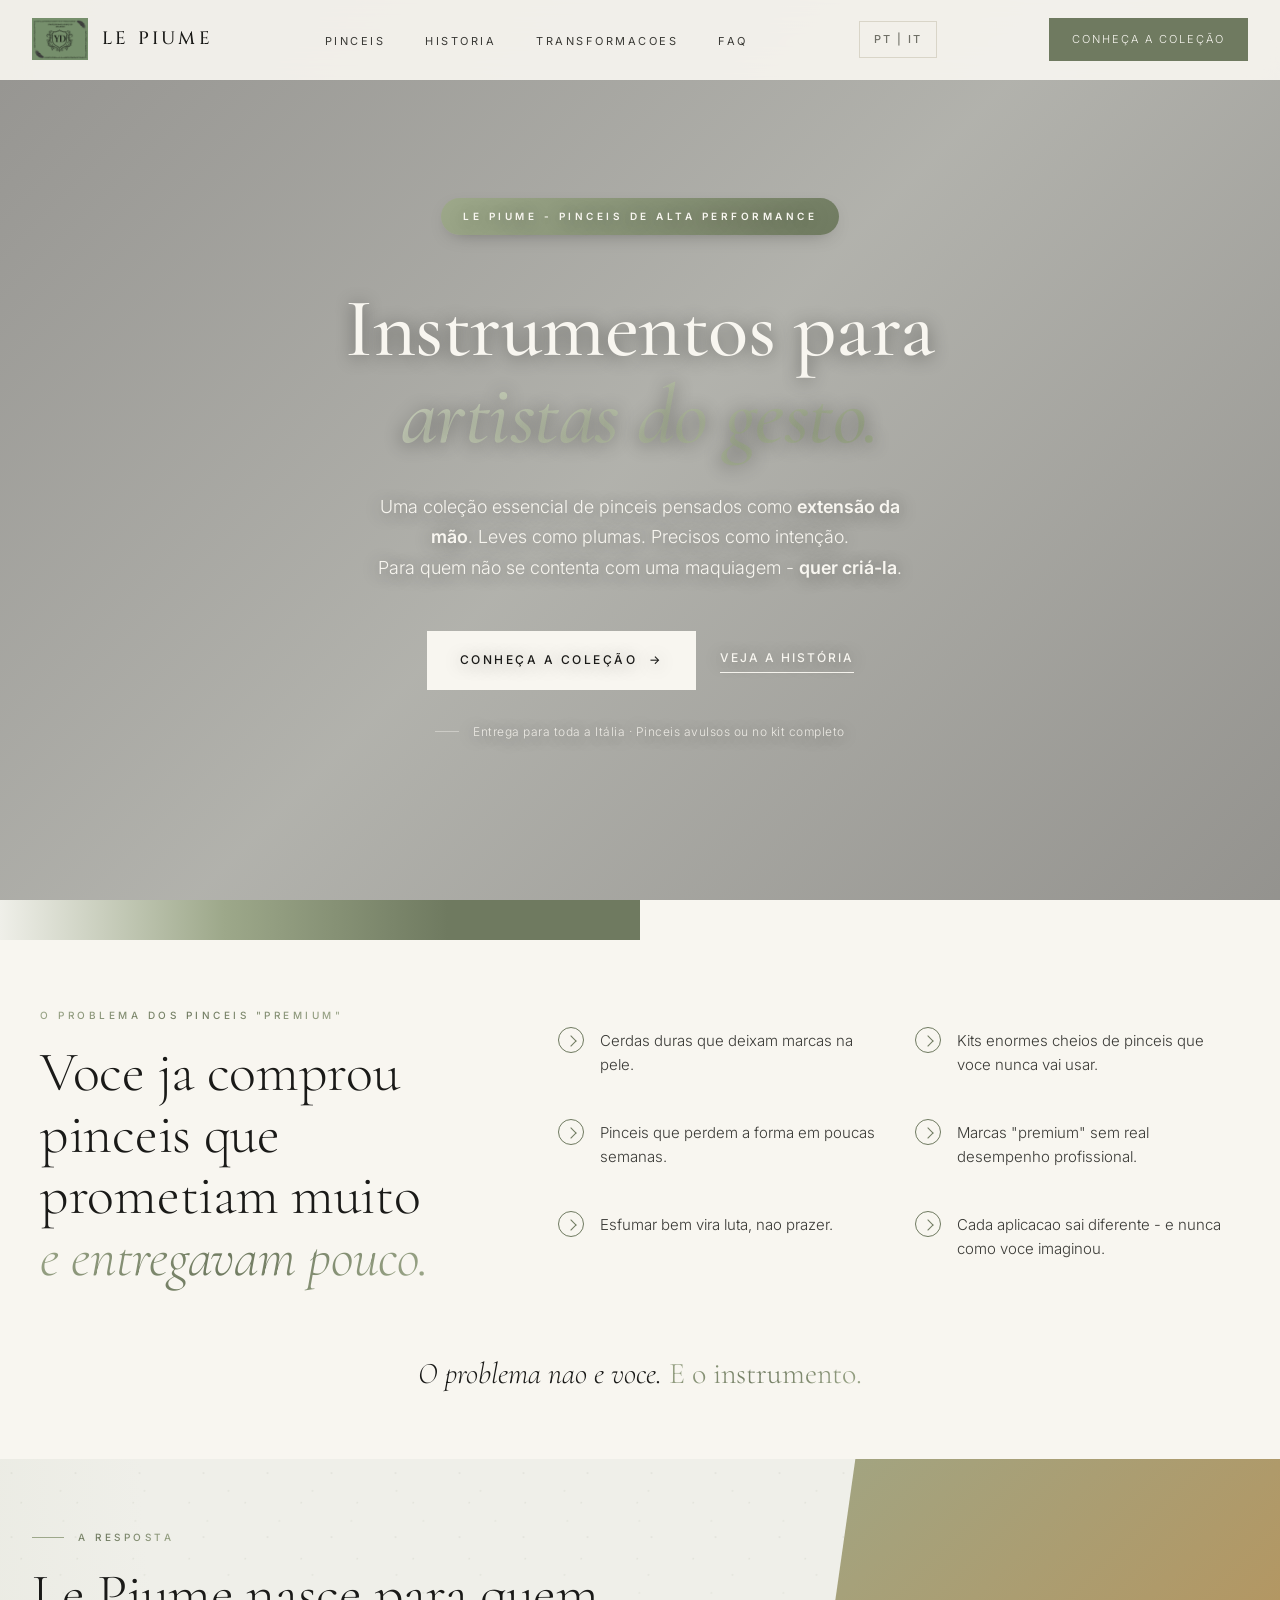
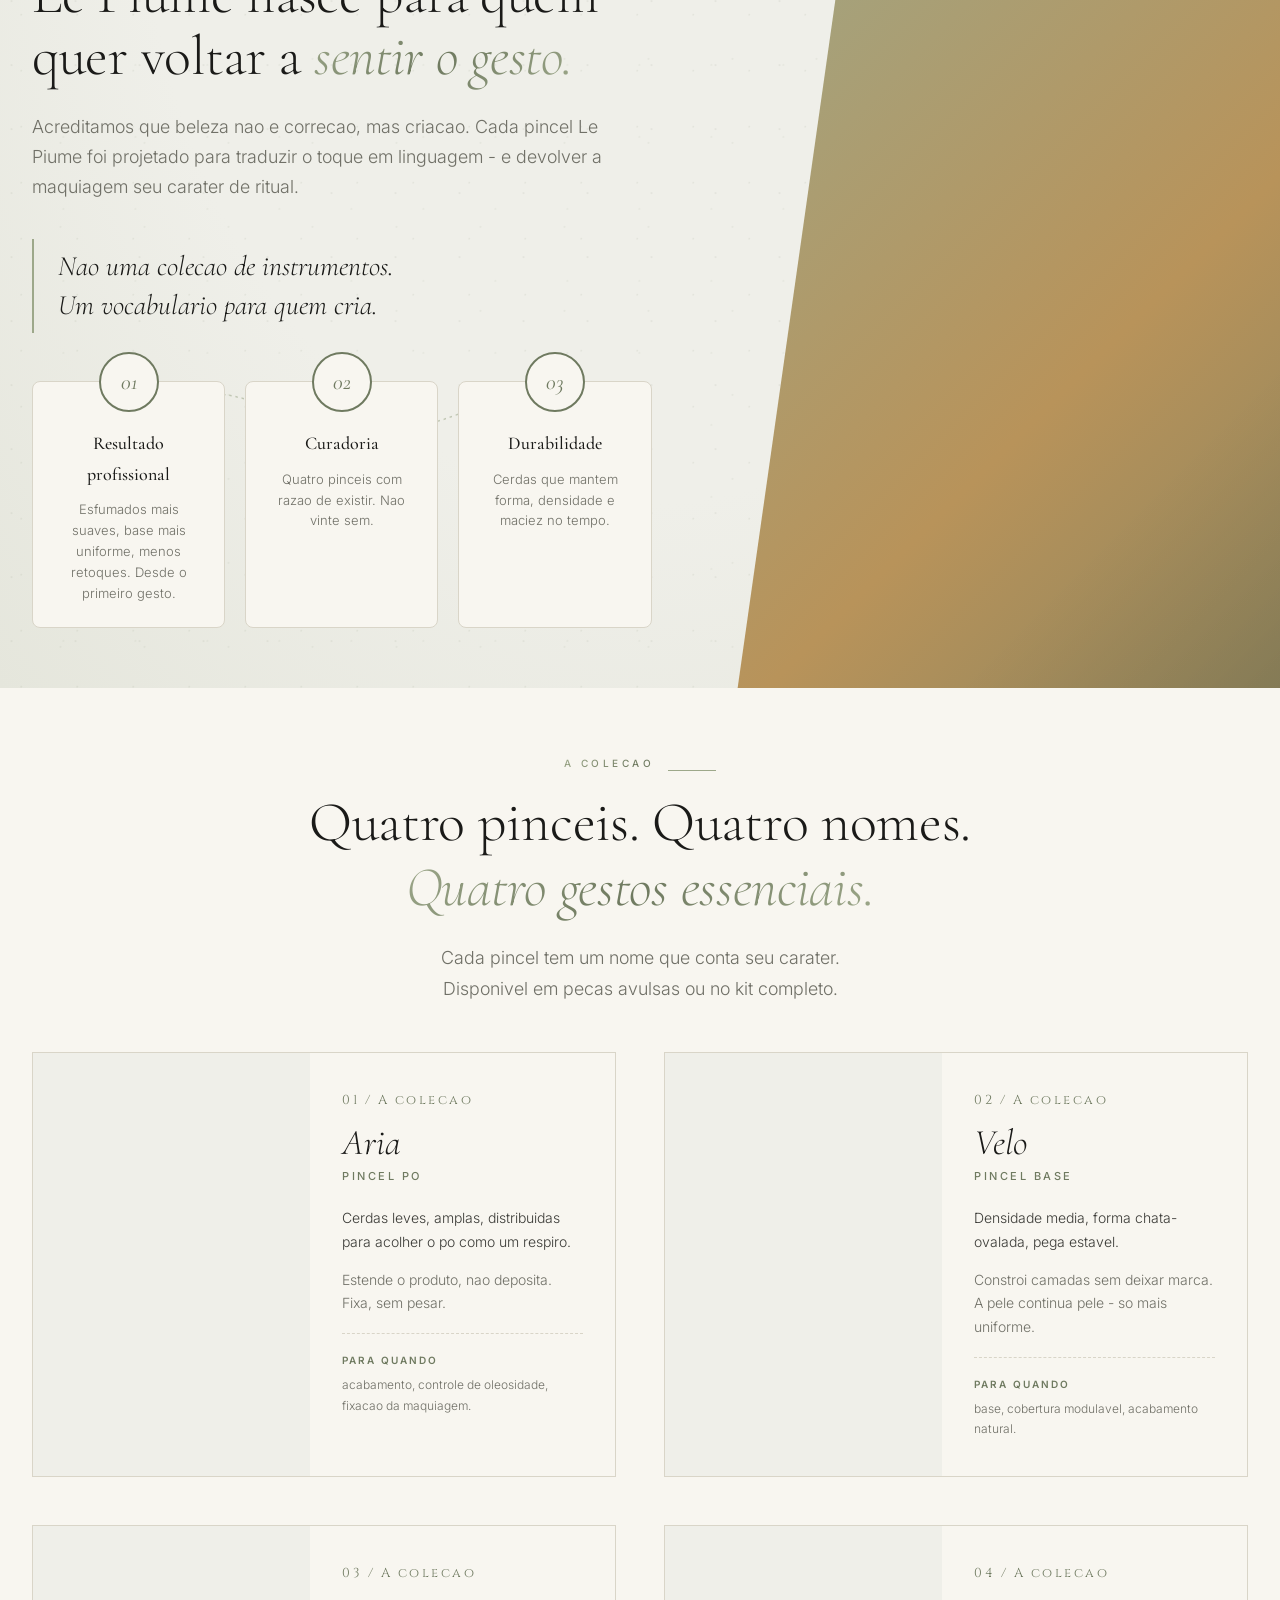
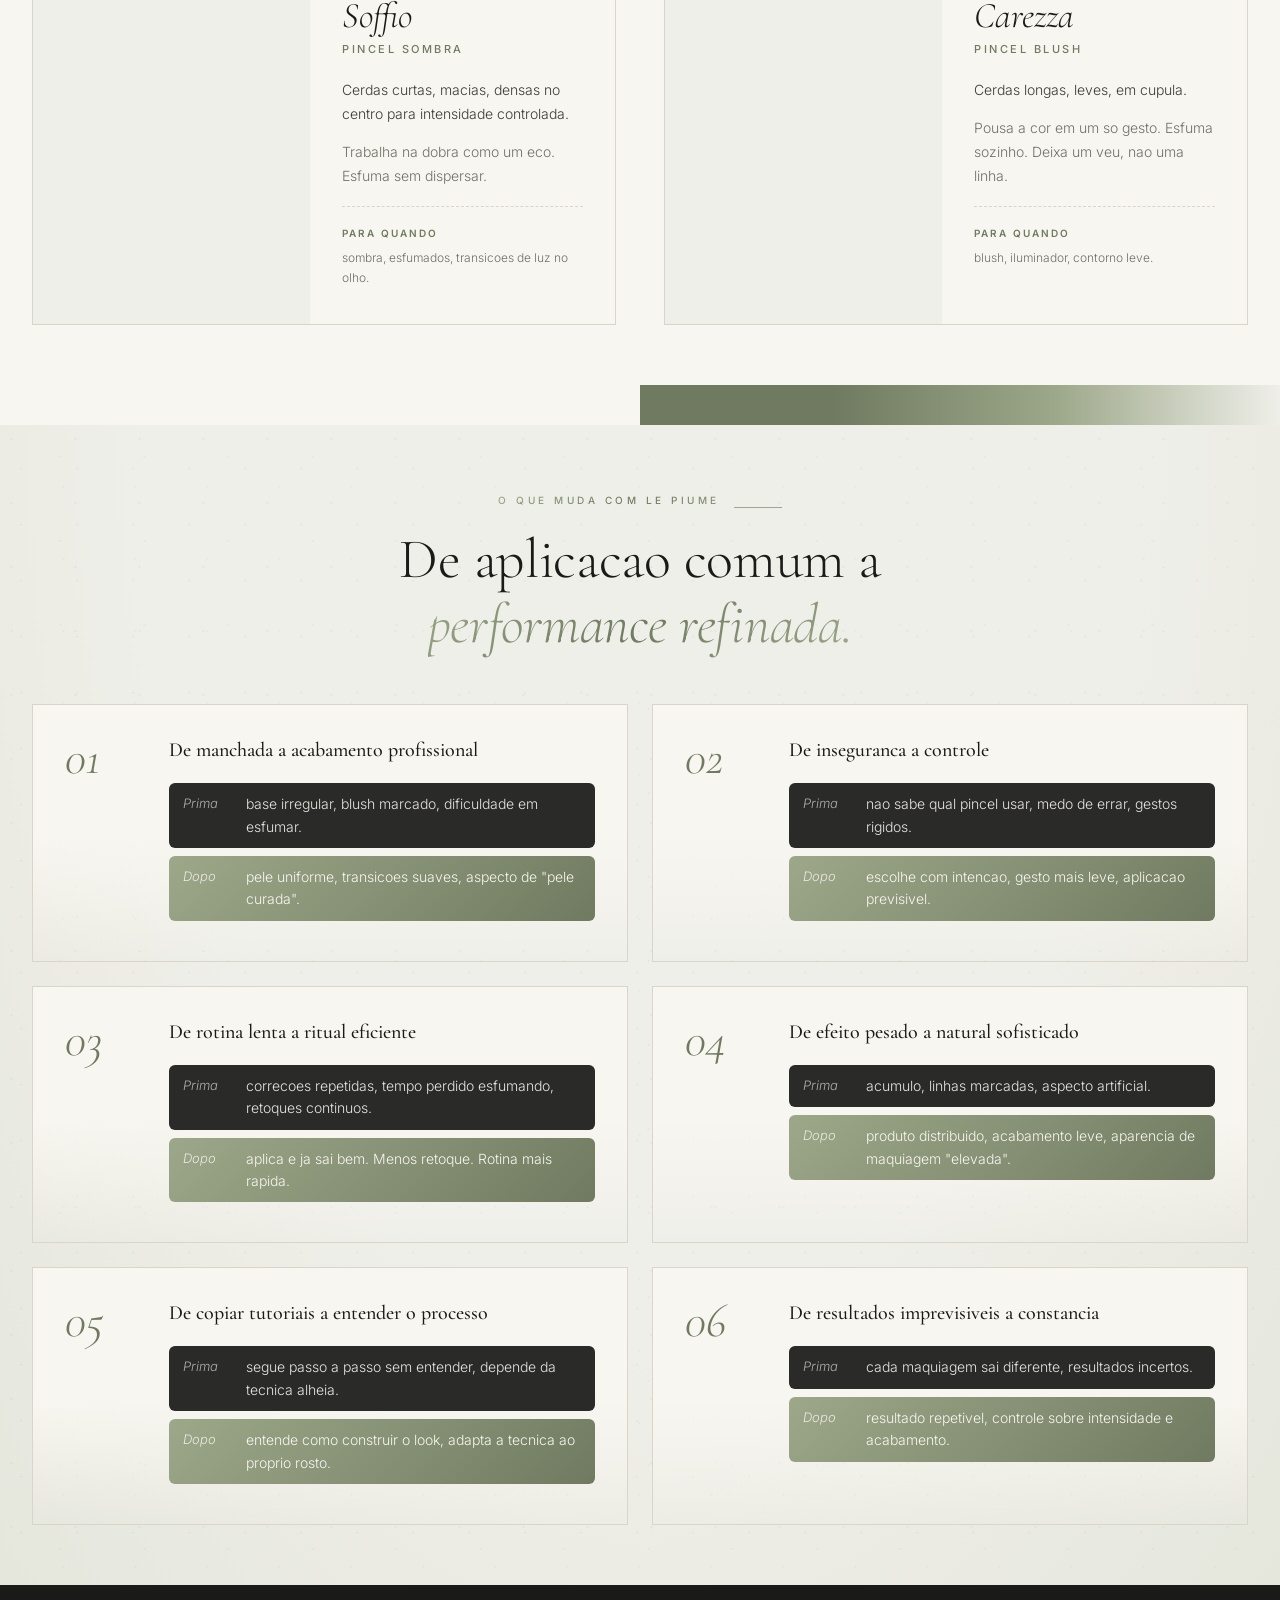
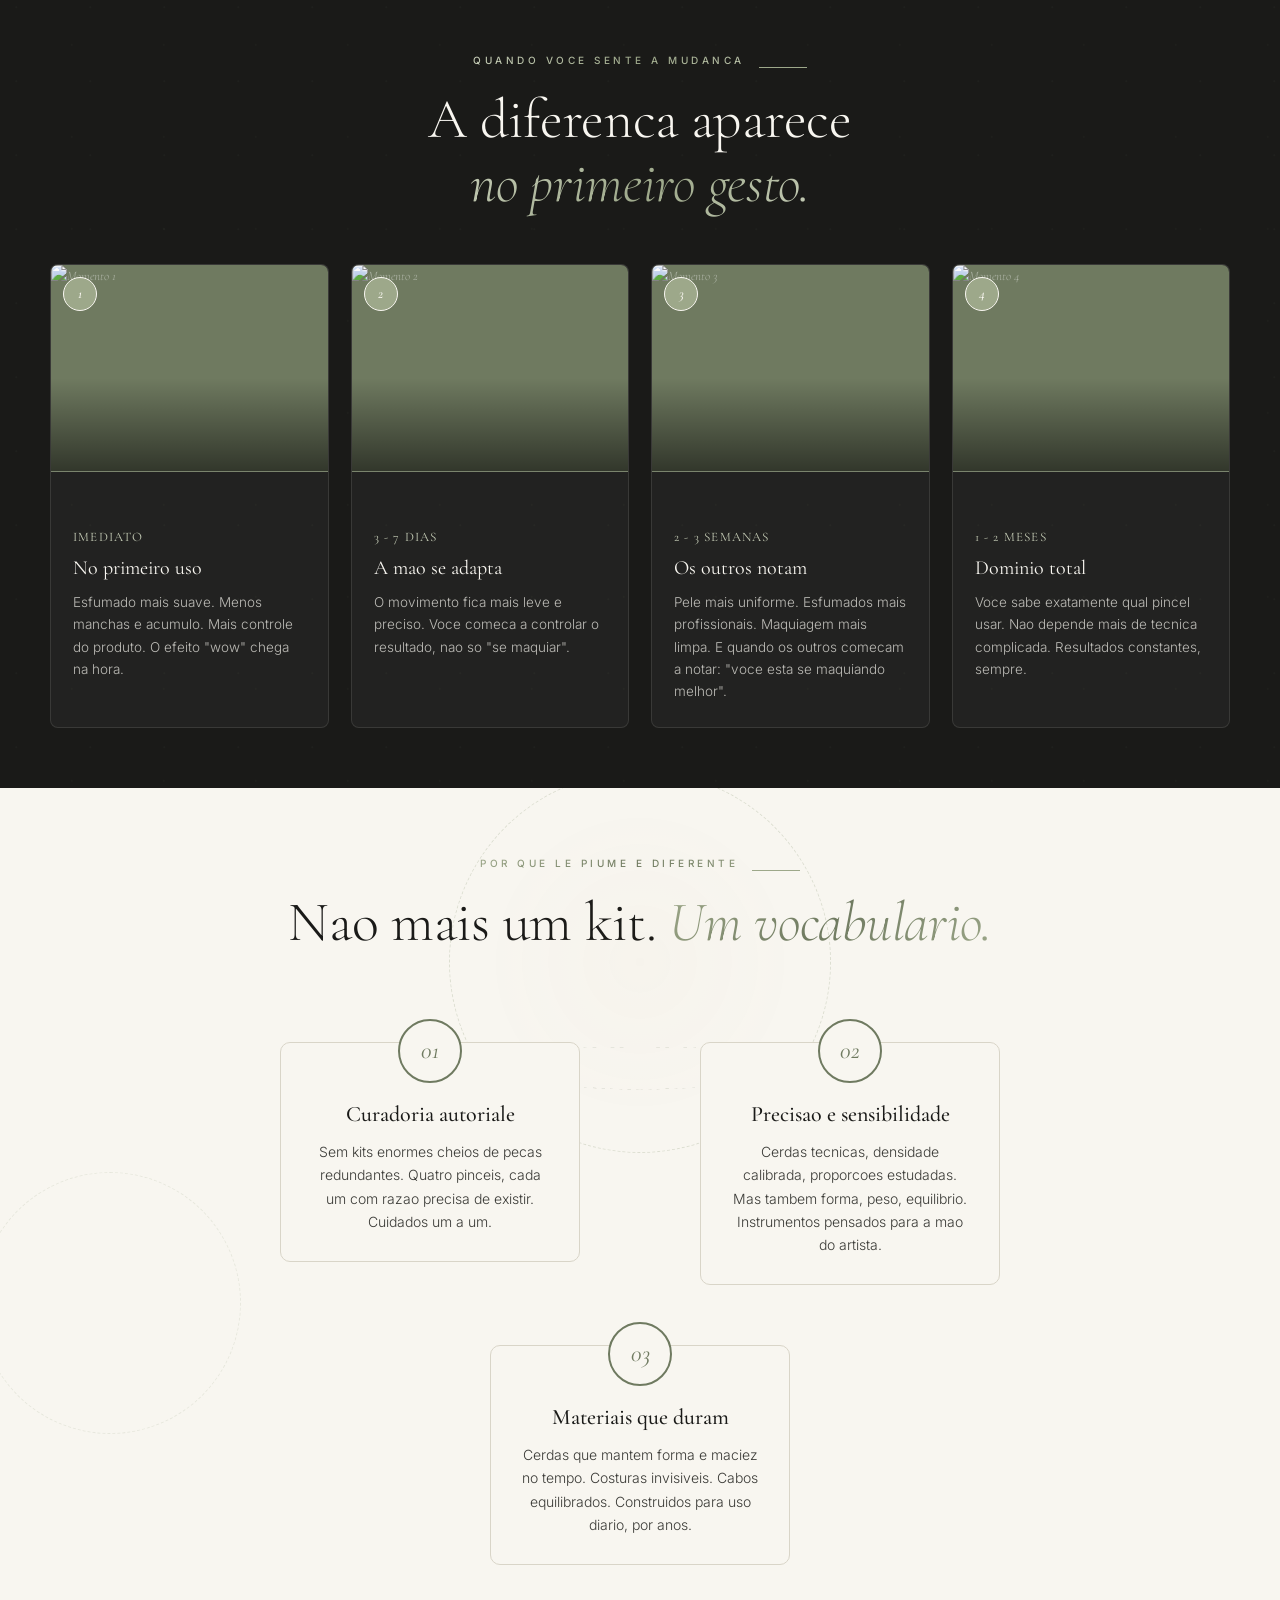
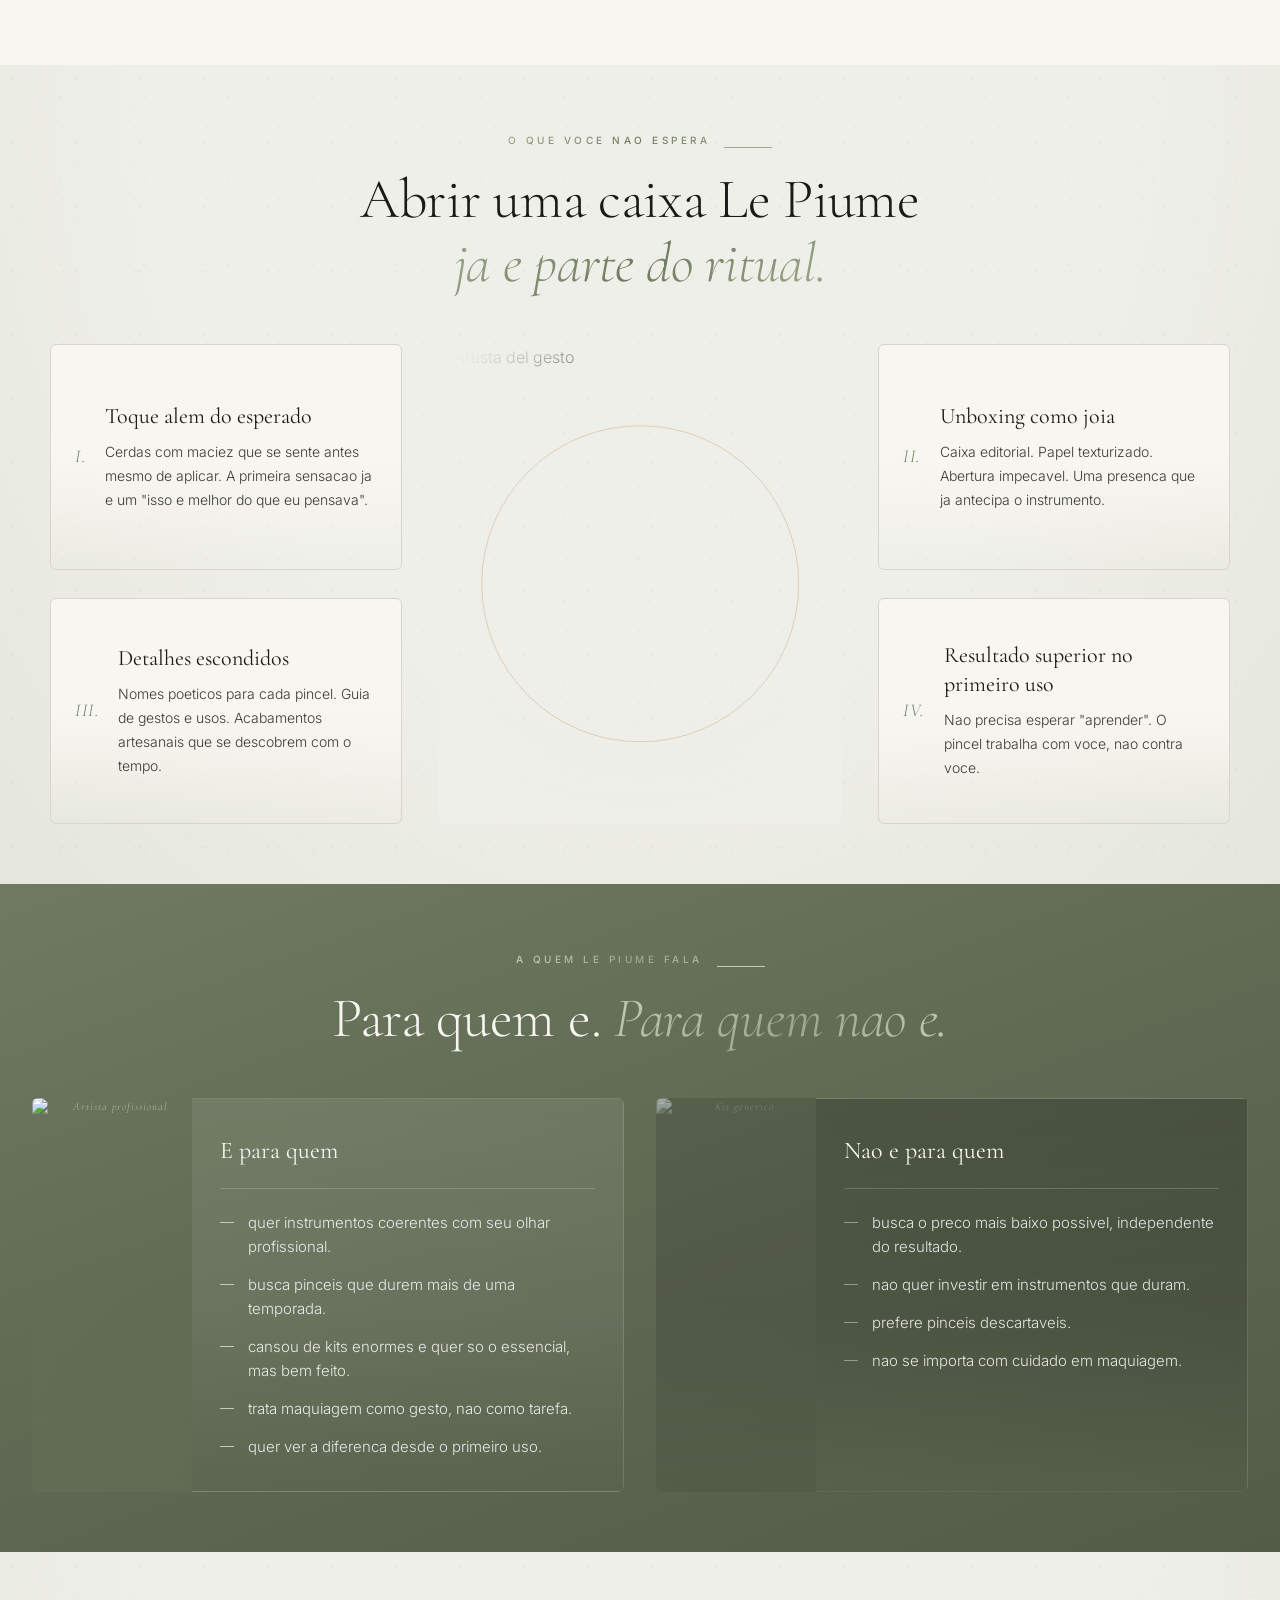
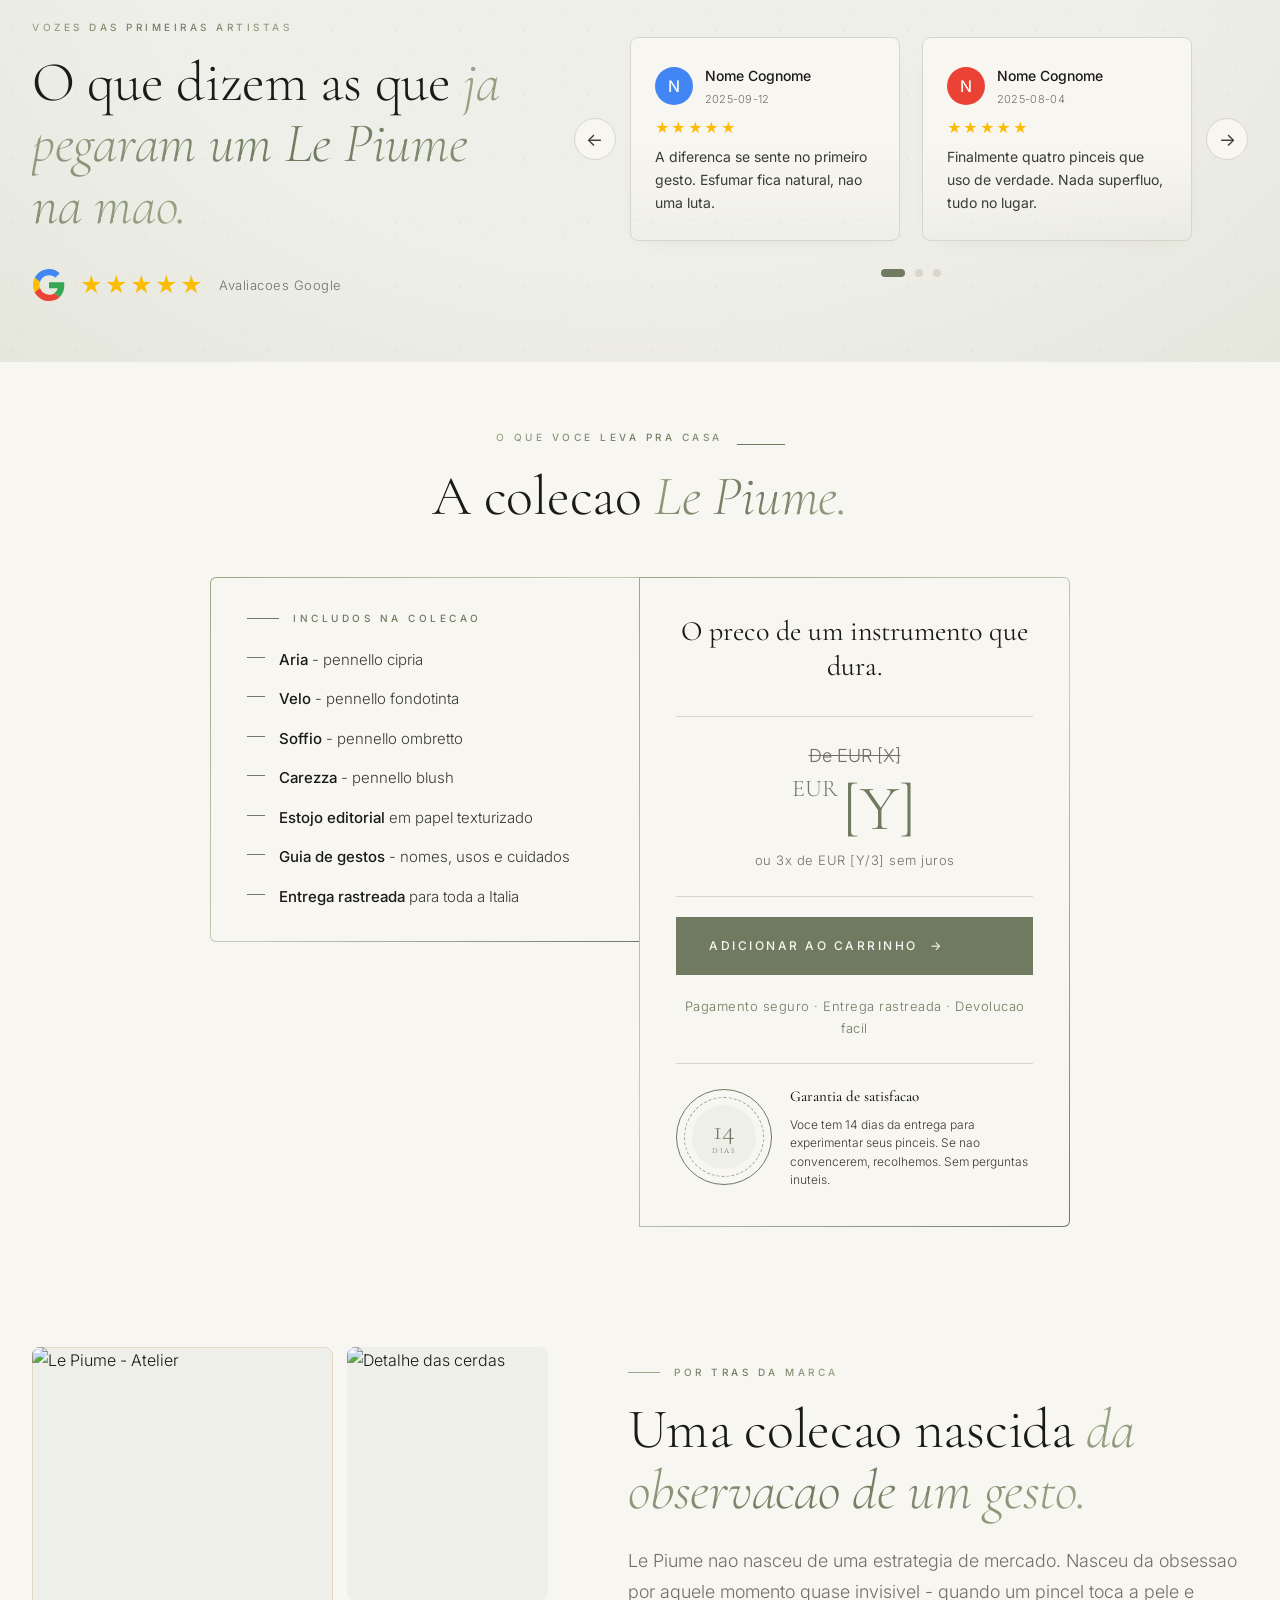
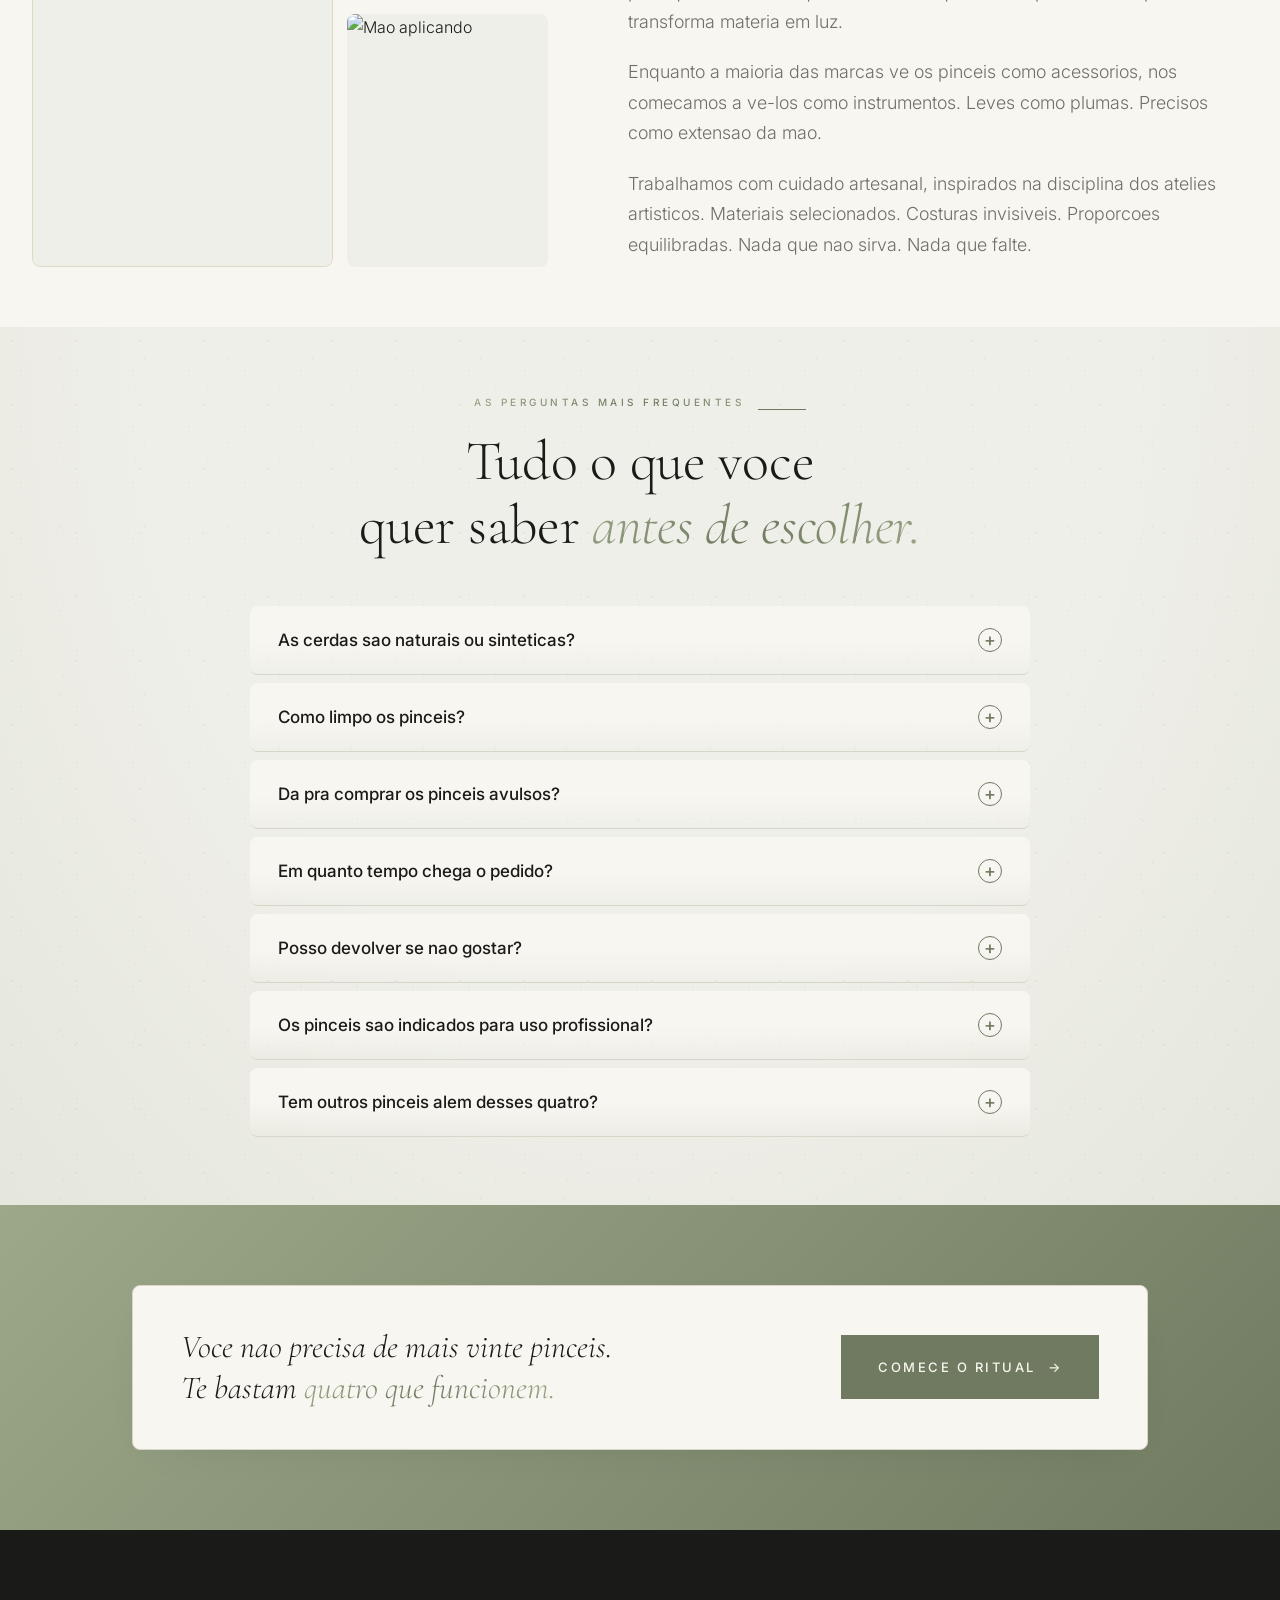
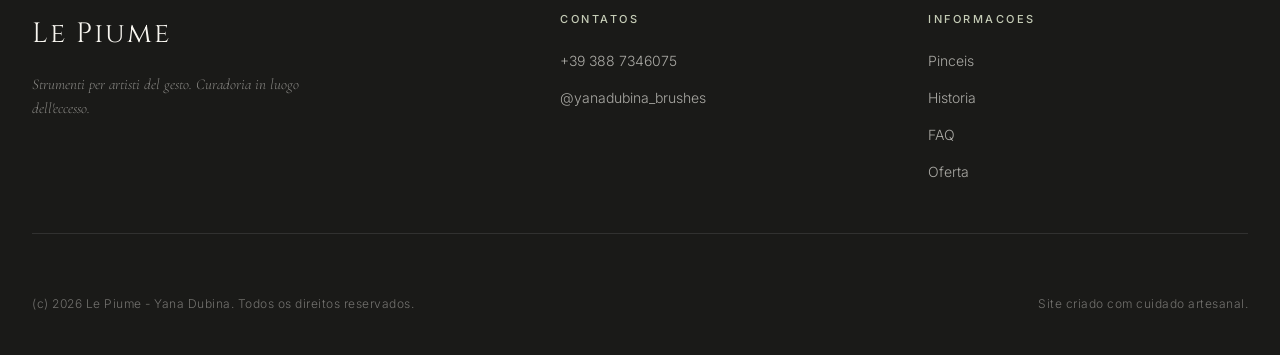
==== index-pt.html @ e88bf4a4 "Multi-fix: timeline imgs face-makeup, bonus center photo, perchi sad MUA, restore Vocabolario circle" ====
<!DOCTYPE html>
<html lang="pt-BR">
<head>
<meta charset="UTF-8">
<meta name="viewport" content="width=device-width, initial-scale=1.0">
<title>Le Piume - Instrumentos para artistas do gesto (PT-BR)</title>
<meta name="description" content="Pennelli professionali Le Piume. Curadoria in luogo dell'eccesso. Quattro strumenti pensati come estensione della mano.">
<meta property="og:title" content="Le Piume - Strumenti per artisti del gesto">
<meta property="og:description" content="Pennelli di alta performance. Curadoria in luogo dell'eccesso.">
<meta property="og:type" content="website">
<link rel="icon" href="data:image/svg+xml,%3Csvg xmlns='http://www.w3.org/2000/svg' viewBox='0 0 100 100'%3E%3Ctext x='50%25' y='65%25' text-anchor='middle' font-family='Georgia,serif' font-weight='600' font-size='65' fill='%231A1A18'%3EY%3C/text%3E%3C/svg%3E">
<link rel="preconnect" href="https://fonts.googleapis.com">
<link rel="preconnect" href="https://fonts.gstatic.com" crossorigin>
<link href="https://fonts.googleapis.com/css2?family=Cinzel:wght@400;500;600&family=Cormorant+Garamond:ital,wght@0,300;0,400;0,500;1,300;1,400&family=Inter:wght@300;400;500;600&display=swap" rel="stylesheet">
<link rel="stylesheet" href="style.css">
</head>
<body>

<nav class="nav" id="nav">
  <div class="nav__inner">
    <a href="#home" class="nav__brand">
      <img src="assets/img/logo-card.png" alt="YD" class="nav__brand-img">
      <span class="nav__brand-name">Le Piume</span>
    </a>
    <ul class="nav__links" id="navLinks">
      <li><a href="#pennelli">Pinceis</a></li>
      <li><a href="#storia">Historia</a></li>
      <li><a href="#trasformazioni">Transformacoes</a></li>
      <li><a href="#faq">FAQ</a></li>
    </ul>
    <a href="index.html" class="nav__lang" title="Versione italiana">PT | IT</a>
    <a href="#offerta" class="nav__cta">Conheça a coleção</a>
    <button class="nav__toggle" id="navToggle" aria-label="Menu"><span></span><span></span><span></span></button>
  </div>
</nav>

<section class="hero" id="home">
  <video class="hero__bg-video" autoplay muted loop playsinline preload="auto"><source src="assets/video/hero-makeup.mp4" type="video/mp4"></video>
  <div class="hero__bg-overlay"></div>
  <div class="hero__content">
    <span class="eyebrow fade-in">Le Piume - Pinceis de alta performance</span>
    <h1 class="h1 hero__title fade-in">Instrumentos para <em>artistas do gesto.</em></h1>
    <p class="hero__sub fade-in">Uma coleção essencial de pinceis pensados como <strong>extensão da mão</strong>. Leves como plumas. Precisos como intenção.<br>Para quem não se contenta com uma maquiagem - <strong style="white-space:nowrap">quer criá-la</strong>.</p>
    <div class="hero__cta-row fade-in">
      <a href="#offerta" class="btn btn--ink">Conheça a coleção <span class="btn__arrow">&rarr;</span></a>
      <a href="#storia" class="link">Veja a história</a>
    </div>
    <div class="hero__micro fade-in">Entrega para toda a Itália &middot; Pinceis avulsos ou no kit completo</div>
  </div>
</section>

<div class="hero-divider"></div>

<section class="section section--paper">
  <div class="container">
    <div class="problem-layout">
      <div class="problem-head fade-in">
        <span class="eyebrow">O problema dos pinceis "premium"</span>
        <h2 class="h2">Voce ja comprou pinceis que prometiam muito<br><em>e entregavam pouco.</em></h2>
      </div>
      <div class="problem-grid">
        <div class="problem__item fade-in"><div class="problem__bullet"></div><p class="problem__text">Cerdas duras que deixam marcas na pele.</p></div>
        <div class="problem__item fade-in"><div class="problem__bullet"></div><p class="problem__text">Kits enormes cheios de pinceis que voce nunca vai usar.</p></div>
        <div class="problem__item fade-in"><div class="problem__bullet"></div><p class="problem__text">Pinceis que perdem a forma em poucas semanas.</p></div>
        <div class="problem__item fade-in"><div class="problem__bullet"></div><p class="problem__text">Marcas "premium" sem real desempenho profissional.</p></div>
        <div class="problem__item fade-in"><div class="problem__bullet"></div><p class="problem__text">Esfumar bem vira luta, nao prazer.</p></div>
        <div class="problem__item fade-in"><div class="problem__bullet"></div><p class="problem__text">Cada aplicacao sai diferente - e nunca como voce imaginou.</p></div>
      </div>
    </div>
    <p class="problem__close fade-in">O problema nao e voce. <em>E o instrumento.</em></p>
  </div>
</section>

<section class="section section--sage" id="storia">
  <div class="container">
    <div class="solution">
      <div class="fade-in">
        <span class="eyebrow">A resposta</span>
        <h2 class="h2">Le Piume nasce para quem quer voltar a <em>sentir o gesto.</em></h2>
        <p class="lead">Acreditamos que beleza nao e correcao, mas criacao. Cada pincel Le Piume foi projetado para traduzir o toque em linguagem - e devolver a maquiagem seu carater de ritual.</p>
        <blockquote class="solution__quote">Nao uma colecao de instrumentos.<br>Um vocabulario para quem cria.</blockquote>
        <div class="pillars-wrap">
          <div class="pillars-connector" aria-hidden="true"><svg viewBox="0 0 1000 60" preserveAspectRatio="none"><path d="M 80 30 Q 250 -10 400 30 T 700 30 Q 850 -10 920 30"/></svg></div>
          <div class="solution__pillars">
            <div class="pillar fade-in"><div class="pillar__num">01</div><div class="pillar__body"><h4 class="pillar__title">Resultado profissional</h4><p class="pillar__text">Esfumados mais suaves, base mais uniforme, menos retoques. Desde o primeiro gesto.</p></div></div>
            <div class="pillar fade-in"><div class="pillar__num">02</div><div class="pillar__body"><h4 class="pillar__title">Curadoria</h4><p class="pillar__text">Quatro pinceis com razao de existir. Nao vinte sem.</p></div></div>
            <div class="pillar fade-in"><div class="pillar__num">03</div><div class="pillar__body"><h4 class="pillar__title">Durabilidade</h4><p class="pillar__text">Cerdas que mantem forma, densidade e maciez no tempo.</p></div></div>
          </div>
        </div>
      </div>
      <div class="solution__photo fade-in"><img src="assets/img/pennello-0044.jpg" alt="Pennello Le Piume premium" loading="lazy"></div>
    </div>
  </div>
</section>

<section class="section section--paper" id="pennelli">
  <div class="container">
    <div class="section__head fade-in">
      <span class="eyebrow eyebrow--center">A colecao</span>
      <h2 class="h2">Quatro pinceis. Quatro nomes. <em>Quatro gestos essenciais.</em></h2>
      <p class="lead">Cada pincel tem um nome que conta seu carater.<br>Disponivel em pecas avulsas ou no kit completo.</p>
    </div>
    <div class="pennelli-grid">
      <article class="pennello fade-in">
        <div class="pennello__visual"><img src="assets/img/pennello-0002.jpg" alt="Aria - Pincel po"></div>
        <div class="pennello__body">
          <div class="pennello__num">01 / A colecao</div>
          <h3 class="pennello__name">Aria</h3>
          <div class="pennello__type">Pincel po</div>
          <p class="pennello__desc">Cerdas leves, amplas, distribuidas para acolher o po como um respiro.</p>
          <p class="pennello__desc pennello__desc--mute">Estende o produto, nao deposita. Fixa, sem pesar.</p>
          <div class="pennello__when"><strong>Para quando</strong>acabamento, controle de oleosidade, fixacao da maquiagem.</div>
        </div>
      </article>
      <article class="pennello fade-in">
        <div class="pennello__visual"><img src="assets/img/pennello-0055.jpg" alt="Velo - Pincel base"></div>
        <div class="pennello__body">
          <div class="pennello__num">02 / A colecao</div>
          <h3 class="pennello__name">Velo</h3>
          <div class="pennello__type">Pincel base</div>
          <p class="pennello__desc">Densidade media, forma chata-ovalada, pega estavel.</p>
          <p class="pennello__desc pennello__desc--mute">Constroi camadas sem deixar marca. A pele continua pele - so mais uniforme.</p>
          <div class="pennello__when"><strong>Para quando</strong>base, cobertura modulavel, acabamento natural.</div>
        </div>
      </article>
      <article class="pennello fade-in">
        <div class="pennello__visual"><img src="assets/img/pennello-0066.jpg" alt="Soffio - Pincel sombra"></div>
        <div class="pennello__body">
          <div class="pennello__num">03 / A colecao</div>
          <h3 class="pennello__name">Soffio</h3>
          <div class="pennello__type">Pincel sombra</div>
          <p class="pennello__desc">Cerdas curtas, macias, densas no centro para intensidade controlada.</p>
          <p class="pennello__desc pennello__desc--mute">Trabalha na dobra como um eco. Esfuma sem dispersar.</p>
          <div class="pennello__when"><strong>Para quando</strong>sombra, esfumados, transicoes de luz no olho.</div>
        </div>
      </article>
      <article class="pennello fade-in">
        <div class="pennello__visual"><img src="assets/img/pennello-0090.jpg" alt="Carezza - Pincel blush"></div>
        <div class="pennello__body">
          <div class="pennello__num">04 / A colecao</div>
          <h3 class="pennello__name">Carezza</h3>
          <div class="pennello__type">Pincel blush</div>
          <p class="pennello__desc">Cerdas longas, leves, em cupula.</p>
          <p class="pennello__desc pennello__desc--mute">Pousa a cor em um so gesto. Esfuma sozinho. Deixa um veu, nao uma linha.</p>
          <div class="pennello__when"><strong>Para quando</strong>blush, iluminador, contorno leve.</div>
        </div>
      </article>
    </div>
  </div>
</section>

<div class="hero-divider hero-divider--right"></div>

<section class="section section--sage" id="trasformazioni">
  <div class="container">
    <div class="section__head fade-in">
      <span class="eyebrow eyebrow--center">O que muda com Le Piume</span>
      <h2 class="h2">De aplicacao comum a <em>performance refinada.</em></h2>
    </div>
    <div class="trans-grid">
      <article class="trans fade-in"><div class="trans__num">01</div><div><h4 class="trans__title">De manchada a acabamento profissional</h4><div class="trans__row"><span>Prima</span>base irregular, blush marcado, dificuldade em esfumar.</div><div class="trans__row"><span>Dopo</span>pele uniforme, transicoes suaves, aspecto de "pele curada".</div></div></article>
      <article class="trans fade-in"><div class="trans__num">02</div><div><h4 class="trans__title">De inseguranca a controle</h4><div class="trans__row"><span>Prima</span>nao sabe qual pincel usar, medo de errar, gestos rigidos.</div><div class="trans__row"><span>Dopo</span>escolhe com intencao, gesto mais leve, aplicacao previsivel.</div></div></article>
      <article class="trans fade-in"><div class="trans__num">03</div><div><h4 class="trans__title">De rotina lenta a ritual eficiente</h4><div class="trans__row"><span>Prima</span>correcoes repetidas, tempo perdido esfumando, retoques continuos.</div><div class="trans__row"><span>Dopo</span>aplica e ja sai bem. Menos retoque. Rotina mais rapida.</div></div></article>
      <article class="trans fade-in"><div class="trans__num">04</div><div><h4 class="trans__title">De efeito pesado a natural sofisticado</h4><div class="trans__row"><span>Prima</span>acumulo, linhas marcadas, aspecto artificial.</div><div class="trans__row"><span>Dopo</span>produto distribuido, acabamento leve, aparencia de maquiagem "elevada".</div></div></article>
      <article class="trans fade-in"><div class="trans__num">05</div><div><h4 class="trans__title">De copiar tutoriais a entender o processo</h4><div class="trans__row"><span>Prima</span>segue passo a passo sem entender, depende da tecnica alheia.</div><div class="trans__row"><span>Dopo</span>entende como construir o look, adapta a tecnica ao proprio rosto.</div></div></article>
      <article class="trans fade-in"><div class="trans__num">06</div><div><h4 class="trans__title">De resultados imprevisiveis a constancia</h4><div class="trans__row"><span>Prima</span>cada maquiagem sai diferente, resultados incertos.</div><div class="trans__row"><span>Dopo</span>resultado repetivel, controle sobre intensidade e acabamento.</div></div></article>
    </div>
  </div>
</section>

<section class="section section--ink">
  <div class="container">
    <div class="section__head fade-in">
      <span class="eyebrow eyebrow--center">Quando voce sente a mudanca</span>
      <h2 class="h2">A diferenca aparece<br><em>no primeiro gesto.</em></h2>
    </div>
    <div class="timeline">
      <div class="timeline__item fade-in"><div class="timeline__img"><span class="timeline__num">1</span><img src="https://images.unsplash.com/photo-1571781926291-c477ebfd024b?w=900&q=80&auto=format" alt="Momento 1" loading="lazy"></div><div class="timeline__content"><div class="timeline__time">Imediato</div><h4 class="timeline__title">No primeiro uso</h4><p class="timeline__text">Esfumado mais suave. Menos manchas e acumulo. Mais controle do produto. O efeito "wow" chega na hora.</p></div></div>
      <div class="timeline__item fade-in"><div class="timeline__img"><span class="timeline__num">2</span><img src="https://images.unsplash.com/photo-1583241800698-9c2e5fc16183?w=900&q=80&auto=format" alt="Momento 2" loading="lazy"></div><div class="timeline__content"><div class="timeline__time">3 - 7 dias</div><h4 class="timeline__title">A mao se adapta</h4><p class="timeline__text">O movimento fica mais leve e preciso. Voce comeca a controlar o resultado, nao so "se maquiar".</p></div></div>
      <div class="timeline__item fade-in"><div class="timeline__img"><span class="timeline__num">3</span><img src="https://images.unsplash.com/photo-1614108604330-7adb4ebebec6?w=900&q=80&auto=format" alt="Momento 3" loading="lazy"></div><div class="timeline__content"><div class="timeline__time">2 - 3 semanas</div><h4 class="timeline__title">Os outros notam</h4><p class="timeline__text">Pele mais uniforme. Esfumados mais profissionais. Maquiagem mais limpa. E quando os outros comecam a notar: "voce esta se maquiando melhor".</p></div></div>
      <div class="timeline__item fade-in"><div class="timeline__img"><span class="timeline__num">4</span><img src="https://images.unsplash.com/photo-1487412947147-5cebf100ffc2?w=900&q=80&auto=format" alt="Momento 4" loading="lazy"></div><div class="timeline__content"><div class="timeline__time">1 - 2 meses</div><h4 class="timeline__title">Dominio total</h4><p class="timeline__text">Voce sabe exatamente qual pincel usar. Nao depende mais de tecnica complicada. Resultados constantes, sempre.</p></div></div>
    </div>
  </div>
</section>

<section class="section section--paper">
  <div class="container">
    <div class="section__head fade-in">
      <span class="eyebrow eyebrow--center">Por que Le Piume e diferente</span>
      <h2 class="h2">Nao mais um kit. <em>Um vocabulario.</em></h2>
    </div>
    <div class="diff-wrap">
      <div class="diff-connector" aria-hidden="true"><svg viewBox="0 0 900 540" preserveAspectRatio="none"><path d="M 230 110 Q 450 -20 670 110"/><path d="M 670 130 Q 820 320 450 430"/><path d="M 450 430 Q 80 320 230 130"/></svg></div>
      <div class="diff-grid">
        <article class="diff diff--circle fade-in">
          <div class="diff__num">01</div>
          <h3 class="diff__title">Curadoria autoriale</h3>
          <p class="diff__text">Sem kits enormes cheios de pecas redundantes. Quatro pinceis, cada um com razao precisa de existir. Cuidados um a um.</p>
        </article>
        <article class="diff diff--circle fade-in">
          <div class="diff__num">02</div>
          <h3 class="diff__title">Precisao e sensibilidade</h3>
          <p class="diff__text">Cerdas tecnicas, densidade calibrada, proporcoes estudadas. Mas tambem forma, peso, equilibrio. Instrumentos pensados para a mao do artista.</p>
        </article>
        <article class="diff diff--circle fade-in">
          <div class="diff__num">03</div>
          <h3 class="diff__title">Materiais que duram</h3>
          <p class="diff__text">Cerdas que mantem forma e maciez no tempo. Costuras invisiveis. Cabos equilibrados. Construidos para uso diario, por anos.</p>
        </article>
      </div>
    </div>
  </div>
</section>

<section class="section section--sage">
  <div class="container">
    <div class="section__head fade-in">
      <span class="eyebrow eyebrow--center">O que voce nao espera</span>
      <h2 class="h2">Abrir uma caixa Le Piume<br><em>ja e parte do ritual.</em></h2>
    </div>
    <div class="bonus-layout">
      <div class="bonus-center"><img src="https://images.unsplash.com/photo-1607779097040-26e80aa78e66?w=900&q=80&auto=format" alt="Artista del gesto" loading="lazy"><div class="bonus-center__halo" aria-hidden="true"></div></div>
      <article class="bonus fade-in"><div class="bonus__num">I.</div><div><h4 class="bonus__title">Toque alem do esperado</h4><p class="bonus__text">Cerdas com maciez que se sente antes mesmo de aplicar. A primeira sensacao ja e um "isso e melhor do que eu pensava".</p></div></article>
      <article class="bonus fade-in"><div class="bonus__num">II.</div><div><h4 class="bonus__title">Unboxing como joia</h4><p class="bonus__text">Caixa editorial. Papel texturizado. Abertura impecavel. Uma presenca que ja antecipa o instrumento.</p></div></article>
      <article class="bonus fade-in"><div class="bonus__num">III.</div><div><h4 class="bonus__title">Detalhes escondidos</h4><p class="bonus__text">Nomes poeticos para cada pincel. Guia de gestos e usos. Acabamentos artesanais que se descobrem com o tempo.</p></div></article>
      <article class="bonus fade-in"><div class="bonus__num">IV.</div><div><h4 class="bonus__title">Resultado superior no primeiro uso</h4><p class="bonus__text">Nao precisa esperar "aprender". O pincel trabalha com voce, nao contra voce.</p></div></article>
    </div>
  </div>
</section>

<section class="section section--sage-dark">
  <div class="container">
    <div class="section__head fade-in">
      <span class="eyebrow eyebrow--center">A quem Le Piume fala</span>
      <h2 class="h2">Para quem e. <em>Para quem nao e.</em></h2>
    </div>
    <div class="perchi">
      <div class="perchi__col fade-in">
        <div class="perchi__img"><img src="https://images.unsplash.com/photo-1512496015851-a90fb38ba796?w=800&q=80&auto=format" alt="Artista profissional" loading="lazy"></div>
        <div class="perchi__body">
        <h3 class="perchi__head">E para quem</h3>
        <ul class="perchi__list">
          <li>quer instrumentos coerentes com seu olhar profissional.</li>
          <li>busca pinceis que durem mais de uma temporada.</li>
          <li>cansou de kits enormes e quer so o essencial, mas bem feito.</li>
          <li>trata maquiagem como gesto, nao como tarefa.</li>
          <li>quer ver a diferenca desde o primeiro uso.</li>
        </ul>
      </div>
      </div>
      <div class="perchi__col perchi__col--no fade-in">
        <div class="perchi__img"><img src="https://images.unsplash.com/photo-1499951360447-b19be8fe80f5?w=900&q=80&auto=format" alt="Kit generico" loading="lazy"></div>
        <div class="perchi__body">
        <h3 class="perchi__head">Nao e para quem</h3>
        <ul class="perchi__list">
          <li>busca o preco mais baixo possivel, independente do resultado.</li>
          <li>nao quer investir em instrumentos que duram.</li>
          <li>prefere pinceis descartaveis.</li>
          <li>nao se importa com cuidado em maquiagem.</li>
        </ul>
      </div>
      </div>
    </div>
  </div>
</section>

<section class="section section--sage">
  <div class="container">
    <div class="testi-layout">
      <div class="testi-side fade-in">
        <span class="eyebrow">Vozes das primeiras artistas</span>
        <h2 class="h2">O que dizem as que <em>ja pegaram um Le Piume na mao.</em></h2>
        <div class="testi-google">
          <span class="testi-google__logo"><svg xmlns="http://www.w3.org/2000/svg" viewBox="0 0 48 48" width="32" height="32"><path fill="#4285f4" d="M24 9.5c3.54 0 6.71 1.22 9.21 3.6l6.85-6.85C35.9 2.38 30.47 0 24 0 14.62 0 6.51 5.38 2.56 13.22l7.98 6.19C12.43 13.72 17.74 9.5 24 9.5z"/><path fill="#34a853" d="M46.98 24.55c0-1.57-.15-3.09-.38-4.55H24v9.02h12.94c-.58 2.96-2.26 5.48-4.78 7.18l7.73 6c4.51-4.18 7.09-10.36 7.09-17.65z"/><path fill="#fbbc04" d="M10.53 28.59c-.48-1.45-.76-2.99-.76-4.59s.27-3.14.76-4.59l-7.98-6.19C.92 16.46 0 20.12 0 24c0 3.88.92 7.54 2.56 10.78l7.97-6.19z"/><path fill="#ea4335" d="M24 48c6.48 0 11.93-2.13 15.89-5.81l-7.73-6c-2.15 1.45-4.92 2.3-8.16 2.3-6.26 0-11.57-4.22-13.47-9.91l-7.98 6.19C6.51 42.62 14.62 48 24 48z"/></svg></span>
          <span class="testi-google__stars" aria-hidden="true">&#9733;&#9733;&#9733;&#9733;&#9733;</span>
          <span class="testi-google__label">Avaliacoes Google</span>
        </div>
      </div>
      <div class="testi-main">
      <div class="testi-carousel">
        <button class="testi-arrow testi-arrow--prev" aria-label="Anterior">&larr;</button>
        <div class="testi-grid">
      <article class="testi fade-in">
        <div class="testi__google-row">
          <div class="testi__avatar testi__avatar--a">N</div>
          <div class="testi__author-block">
            <div class="testi__name">Nome Cognome</div>
            <div class="testi__date">2025-09-12</div>
          </div>
        </div>
        <div class="testi__stars-row" aria-label="5 stars">&#9733;&#9733;&#9733;&#9733;&#9733;</div>
        <p class="testi__text">A diferenca se sente no primeiro gesto. Esfumar fica natural, nao uma luta.</p>
      </article>
      <article class="testi fade-in">
        <div class="testi__google-row">
          <div class="testi__avatar testi__avatar--b">N</div>
          <div class="testi__author-block">
            <div class="testi__name">Nome Cognome</div>
            <div class="testi__date">2025-08-04</div>
          </div>
        </div>
        <div class="testi__stars-row" aria-label="5 stars">&#9733;&#9733;&#9733;&#9733;&#9733;</div>
        <p class="testi__text">Finalmente quatro pinceis que uso de verdade. Nada superfluo, tudo no lugar.</p>
      </article>
      <article class="testi fade-in">
        <div class="testi__google-row">
          <div class="testi__avatar testi__avatar--c">N</div>
          <div class="testi__author-block">
            <div class="testi__name">Nome Cognome</div>
            <div class="testi__date">2025-07-21</div>
          </div>
        </div>
        <div class="testi__stars-row" aria-label="5 stars">&#9733;&#9733;&#9733;&#9733;&#9733;</div>
        <p class="testi__text">O kit chegou como um pequeno evento. Abrir ja e parte da experiencia.</p>
      </article>
        </div>
        <button class="testi-arrow testi-arrow--next" aria-label="Proxima">&rarr;</button>
      </div>
      <div class="testi-dots" role="tablist">
        <button class="testi-dot testi-dot--active" aria-label="1"></button>
        <button class="testi-dot" aria-label="2"></button>
        <button class="testi-dot" aria-label="3"></button>
      </div>
      </div>
    </div>
  </div>
</section>

<section class="section section--paper" id="offerta">
  <div class="container">
    <div class="section__head fade-in">
      <span class="eyebrow eyebrow--center">O que voce leva pra casa</span>
      <h2 class="h2">A colecao <em>Le Piume.</em></h2>
    </div>
    <div class="offerta fade-in">
      <div class="offerta__col offerta__col--list">
        <span class="offerta__eyebrow">Includos na colecao</span>
        <ul class="offerta-card__items">
          <li><strong>Aria</strong> - pennello cipria</li>
          <li><strong>Velo</strong> - pennello fondotinta</li>
          <li><strong>Soffio</strong> - pennello ombretto</li>
          <li><strong>Carezza</strong> - pennello blush</li>
          <li><strong>Estojo editorial</strong> em papel texturizado</li>
          <li><strong>Guia de gestos</strong> - nomes, usos e cuidados</li>
          <li><strong>Entrega rastreada</strong> para toda a Italia</li>
        </ul>
      </div>
      <div class="offerta__col offerta__col--buy">
        <h3 class="h3">O preco de um instrumento que dura.</h3>
        <div class="prezzo-block">
          <div class="prezzo-old">De EUR [X]</div>
          <div class="prezzo-now"><small>EUR</small>[Y]</div>
          <div class="prezzo-info">ou 3x de EUR [Y/3] sem juros</div>
        </div>
        <a href="#" class="btn btn--gold">Adicionar ao carrinho <span class="btn__arrow">&rarr;</span></a>
        <div class="prezzo-info offerta__micro">Pagamento seguro &middot; Entrega rastreada &middot; Devolucao facil</div>
        <div class="offerta__guarantee fade-in">
          <div class="garanzia__seal garanzia__seal--mini"><div class="garanzia__seal-inner"><div class="garanzia__seal-num">14</div><div class="garanzia__seal-label">Dias</div></div></div>
          <div class="offerta__guarantee-text">
            <strong>Garantia de satisfacao</strong>
            <p>Voce tem 14 dias da entrega para experimentar seus pinceis. Se nao convencerem, recolhemos. Sem perguntas inuteis.</p>
          </div>
        </div>
      </div>
    </div>
  </div>
</section>


<section class="section section--paper">
  <div class="container">
    <div class="dietro">
      <div class="dietro__visual dietro__visual--bento fade-in">
        <div class="dietro__bento">
          <div class="dietro__bento-main"><img src="assets/img/pennello-0082.jpg" alt="Le Piume - Atelier" loading="lazy"></div>
          <div class="dietro__bento-stack">
            <div class="dietro__bento-cell"><img src="https://images.unsplash.com/photo-1596462502278-27bfdc403348?w=600&q=80&auto=format" alt="Detalhe das cerdas" loading="lazy"></div>
            <div class="dietro__bento-cell"><img src="https://images.unsplash.com/photo-1522337660859-02fbefca4702?w=600&q=80&auto=format" alt="Mao aplicando" loading="lazy"></div>
          </div>
        </div>
      </div>
      <div class="fade-in">
        <span class="eyebrow">Por tras da marca</span>
        <h2 class="h2">Uma colecao nascida <em>da observacao de um gesto.</em></h2>
        <p class="lead" style="margin-bottom:20px">Le Piume nao nasceu de uma estrategia de mercado. Nasceu da obsessao por aquele momento quase invisivel - quando um pincel toca a pele e transforma materia em luz.</p>
        <p class="lead" style="margin-bottom:20px">Enquanto a maioria das marcas ve os pinceis como acessorios, nos comecamos a ve-los como instrumentos. Leves como plumas. Precisos como extensao da mao.</p>
        <p class="lead">Trabalhamos com cuidado artesanal, inspirados na disciplina dos atelies artisticos. Materiais selecionados. Costuras invisiveis. Proporcoes equilibradas. Nada que nao sirva. Nada que falte.</p>
      </div>
    </div>
  </div>
</section>

<section class="section section--sage" id="faq">
  <div class="container">
    <div class="section__head fade-in">
      <span class="eyebrow eyebrow--center">As perguntas mais frequentes</span>
      <h2 class="h2">Tudo o que voce<br>quer saber <em>antes de escolher.</em></h2>
    </div>
    <div class="faq">
      <div class="faq__item fade-in"><button class="faq__question"><span>As cerdas sao naturais ou sinteticas?</span><span class="faq__icon">+</span></button><div class="faq__answer"><div class="faq__answer-inner">Sinteticas de alta qualidade, pensadas para resultado profissional e cuidado simples. Vegan-friendly.</div></div></div>
      <div class="faq__item fade-in"><button class="faq__question"><span>Como limpo os pinceis?</span><span class="faq__icon">+</span></button><div class="faq__answer"><div class="faq__answer-inner">Enxague com agua morna e detergente neutro. Seque na horizontal. Um guia completo vem na embalagem.</div></div></div>
      <div class="faq__item fade-in"><button class="faq__question"><span>Da pra comprar os pinceis avulsos?</span><span class="faq__icon">+</span></button><div class="faq__answer"><div class="faq__answer-inner">Sim. Cada pincel esta disponivel individualmente. O kit completo inclui toda a colecao a um preco dedicado.</div></div></div>
      <div class="faq__item fade-in"><button class="faq__question"><span>Em quanto tempo chega o pedido?</span><span class="faq__icon">+</span></button><div class="faq__answer"><div class="faq__answer-inner">Entrega rastreada para toda a Italia in 2 - 5 giorni lavorativi.</div></div></div>
      <div class="faq__item fade-in"><button class="faq__question"><span>Posso devolver se nao gostar?</span><span class="faq__icon">+</span></button><div class="faq__answer"><div class="faq__answer-inner">Sim. Voce tem 14 dias da entrega para devolver os pinceis sem problemas.</div></div></div>
      <div class="faq__item fade-in"><button class="faq__question"><span>Os pinceis sao indicados para uso profissional?</span><span class="faq__icon">+</span></button><div class="faq__answer"><div class="faq__answer-inner">Sim. Le Piume foi projetado para maquiadoras profissionais e para quem busca instrumentos de nivel profissional.</div></div></div>
      <div class="faq__item fade-in"><button class="faq__question"><span>Tem outros pinceis alem desses quatro?</span><span class="faq__icon">+</span></button><div class="faq__answer"><div class="faq__answer-inner">A colecao attuale e composta da quattro pennelli, perche crediamo nella curatela. Nuovi pezzi arriveranno solo se avranno una ragione precisa di esistere.</div></div></div>
    </div>
  </div>
</section>

<section class="cta-strip">
  <div class="container">
    <div class="cta-strip__box fade-in">
      <p class="cta-strip__title">Voce nao precisa de mais vinte pinceis.<br>Te bastam <em>quatro que funcionem.</em></p>
      <a href="#offerta" class="btn btn--ink">Comece o ritual <span class="btn__arrow">&rarr;</span></a>
    </div>
  </div>
</section>

<footer class="footer">
  <div class="container">
    <div class="footer__top">
      <div>
        <div class="footer__brand-name">Le Piume</div>
        <div class="footer__brand-tag">Strumenti per artisti del gesto. Curadoria in luogo dell'eccesso.</div>
      </div>
      <div class="footer__col">
        <h5>Contatos</h5>
        <ul>
          <li><a href="tel:+393887346075">+39 388 7346075</a></li>
          <li><a href="https://instagram.com/yanadubina_brushes" target="_blank" rel="noopener">@yanadubina_brushes</a></li>
        </ul>
      </div>
      <div class="footer__col">
        <h5>Informacoes</h5>
        <ul>
          <li><a href="#pennelli">Pinceis</a></li>
          <li><a href="#storia">Historia</a></li>
          <li><a href="#faq">FAQ</a></li>
          <li><a href="#offerta">Oferta</a></li>
        </ul>
      </div>
    </div>
    <div class="footer__bottom">
      <div>(c) 2026 Le Piume - Yana Dubina. Todos os direitos reservados.</div>
      <div>Site criado com cuidado artesanal.</div>
    </div>
  </div>
</footer>

<script src="script.js"></script>
</body>
</html>
---- style.css ----
:root{
  --sage:#9DA88A; --sage-dark:#6F7A60; --sage-light:#C5CCB6; --sage-paper:#EFEFE9;
  --gold:#B8935A; --gold-dark:#8C6F3D;
  --ink:#1A1A18; --ink-soft:#3A3A36; --mute:#707067;
  --paper:#F8F6F0; --line:#D9D5C8;
  --serif:'Cormorant Garamond',Georgia,serif;
  --serif-display:'Cinzel','Cormorant Garamond',Georgia,serif;
  --sans:'Inter',-apple-system,BlinkMacSystemFont,sans-serif;
  --gut:32px; --max:1280px; --max-narrow:880px;
}
*{margin:0;padding:0;box-sizing:border-box}
html{scroll-behavior:smooth}
body{font-family:var(--sans);background:var(--paper);color:var(--ink);line-height:1.7;font-weight:300;font-size:16px;-webkit-font-smoothing:antialiased;overflow-x:hidden}
img{max-width:100%;display:block}
a{color:inherit;text-decoration:none}
.container{max-width:var(--max);margin:0 auto;padding:0 var(--gut)}
.container--narrow{max-width:var(--max-narrow);margin:0 auto;padding:0 var(--gut)}
.nav{position:fixed;top:0;left:0;right:0;z-index:100;background:rgba(248,246,240,.92);backdrop-filter:blur(14px);border-bottom:1px solid transparent;transition:border-color .3s,padding .3s}
.nav.scrolled{border-bottom-color:var(--line)}
.nav__inner{display:flex;align-items:center;justify-content:space-between;padding:18px var(--gut);max-width:var(--max);margin:0 auto;gap:24px}
.nav__brand{display:flex;align-items:center;gap:14px}
.nav__brand-mark{width:42px;height:42px;border:1.5px solid var(--ink);display:flex;align-items:center;justify-content:center;font-family:var(--serif-display);font-weight:600;font-size:14px;letter-spacing:1px}
.nav__brand-name{font-family:var(--serif-display);font-size:18px;font-weight:500;letter-spacing:.18em;text-transform:uppercase}
.nav__links{display:flex;gap:40px;list-style:none}
.nav__links a{font-size:11px;letter-spacing:2.5px;text-transform:uppercase;color:var(--ink-soft);position:relative;padding:6px 0;font-weight:400}
.nav__links a::after{content:"";position:absolute;left:0;right:0;bottom:0;height:1px;background:var(--gold);transform:scaleX(0);transform-origin:left;transition:transform .35s ease}
.nav__links a:hover::after{transform:scaleX(1)}
.nav__cta{font-size:11px;letter-spacing:2px;text-transform:uppercase;padding:11px 22px;border:1.5px solid var(--ink);background:var(--ink);color:var(--paper);transition:all .3s}
.nav__cta:hover{background:var(--gold);border-color:var(--gold);color:var(--paper)}
.nav__toggle{display:none;background:none;border:0;cursor:pointer;padding:8px}
.nav__toggle span{display:block;width:24px;height:1px;background:var(--ink);margin:5px 0;transition:all .3s}

.eyebrow{font-size:10px;letter-spacing:3.5px;text-transform:uppercase;color:var(--gold-dark);font-weight:500;margin-bottom:18px;display:inline-flex;align-items:center;gap:14px}
.eyebrow::before{content:"";width:32px;height:1px;background:var(--gold)}
.eyebrow--center{justify-content:center}
.eyebrow--center::before{display:none}
.eyebrow--center::after{content:"";display:block;width:48px;height:1px;background:var(--gold);margin:14px auto 0}
.h1{font-family:var(--serif);font-size:clamp(40px,6.5vw,84px);font-weight:300;line-height:1.05;letter-spacing:-.5px;color:var(--ink)}
.h1 em{font-style:italic;color:var(--sage-dark)}
.h2{font-family:var(--serif);font-size:clamp(34px,4.5vw,56px);font-weight:300;line-height:1.1;letter-spacing:-.3px;margin-bottom:24px}
.h2 em{font-style:italic;color:var(--sage-dark)}
.h3{font-family:var(--serif);font-size:clamp(22px,2.4vw,28px);font-weight:400;line-height:1.25;margin-bottom:12px}
.lead{font-size:clamp(16px,1.4vw,19px);color:var(--mute);line-height:1.7;max-width:640px}

.section{padding:120px 0;position:relative}
.section--paper{background:var(--paper)}
.section--sage{background:var(--sage-paper)}
.section--ink{background:var(--ink);color:var(--paper)}
.section--ink .h2{color:var(--paper)}
.section--ink .lead{color:rgba(248,246,240,.7)}
.section__head{text-align:center;max-width:720px;margin:0 auto 72px}
.section__head .lead{margin:24px auto 0}
.hero{min-height:100vh;display:flex;align-items:center;justify-content:center;padding:140px var(--gut) 100px;max-width:none;margin:0;position:relative;text-align:center}
.hero__title{margin:32px 0}
.hero__sub{font-size:clamp(16px,1.4vw,19px);color:var(--ink-soft);line-height:1.7;max-width:560px;margin:0 auto 48px;text-align:center}
.hero__cta-row{display:flex;gap:24px;align-items:center;flex-wrap:wrap}
.hero__visual{position:relative;aspect-ratio:1;display:flex;align-items:center;justify-content:center}
.hero__visual::before{content:"";position:absolute;inset:0;background:var(--sage-paper);border-radius:8px}
.hero__visual img{position:relative;z-index:2;max-height:90%;width:auto;object-fit:contain}
.hero__micro{font-size:12px;color:var(--mute);letter-spacing:.5px;margin-top:32px;display:flex;align-items:center;gap:14px}
.hero__micro::before{content:"";width:24px;height:1px;background:var(--gold)}

.btn{display:inline-flex;align-items:center;gap:12px;font-size:12px;letter-spacing:2.5px;text-transform:uppercase;font-weight:500;padding:18px 32px;transition:all .35s ease;border:1.5px solid transparent;cursor:pointer;font-family:inherit}
.btn--ink{background:var(--ink);color:var(--paper);border-color:var(--ink)}
.btn--ink:hover{background:var(--gold);border-color:var(--gold)}
.btn--gold{background:var(--gold);color:var(--paper);border-color:var(--gold)}
.btn--gold:hover{background:var(--gold-dark);border-color:var(--gold-dark)}
.btn--ghost{background:transparent;color:var(--ink);border-color:var(--ink)}
.btn--ghost:hover{background:var(--ink);color:var(--paper)}
.btn--ghost-light{background:transparent;color:var(--paper);border-color:var(--paper)}
.btn--ghost-light:hover{background:var(--paper);color:var(--ink)}
.btn__arrow{display:inline-block;transition:transform .3s}
.btn:hover .btn__arrow{transform:translateX(4px)}
.link{font-size:12px;letter-spacing:2px;text-transform:uppercase;font-weight:500;border-bottom:1px solid var(--ink);padding-bottom:4px;transition:all .3s}
.link:hover{color:var(--gold);border-color:var(--gold)}

.problem-grid{display:grid;grid-template-columns:1fr 1fr;gap:24px 60px;max-width:920px;margin:0 auto}
.problem__item{display:flex;gap:18px;padding:20px 0;border-bottom:1px solid var(--line)}
.problem__bullet{flex-shrink:0;width:28px;height:28px;border:1.5px solid var(--gold);border-radius:50%;display:flex;align-items:center;justify-content:center;font-size:11px;color:var(--gold-dark);font-family:var(--serif)}
.problem__text{font-size:16px;line-height:1.7;color:var(--ink-soft)}
.problem__close{text-align:center;margin-top:60px;font-family:var(--serif);font-style:italic;font-size:clamp(24px,2.6vw,30px);color:var(--ink)}
.problem__close em{color:var(--gold-dark);font-style:normal}

.solution{display:grid;grid-template-columns:1.2fr 1fr;gap:80px;align-items:center}
.solution__visual{aspect-ratio:4/5;background:var(--sage-paper);border-radius:8px;overflow:hidden;position:relative}
.solution__visual img{width:100%;height:100%;object-fit:cover}
.solution__quote{font-family:var(--serif);font-style:italic;font-size:clamp(22px,2.4vw,28px);line-height:1.4;color:var(--ink);border-left:2px solid var(--gold);padding:8px 0 8px 24px;margin:36px 0}
.solution__pillars{display:grid;grid-template-columns:repeat(3,1fr);gap:32px;margin-top:48px}
.pillar__num{font-family:var(--serif-display);color:var(--gold-dark);font-size:14px;letter-spacing:2px;margin-bottom:12px}
.pillar__title{font-family:var(--serif);font-size:18px;font-weight:500;margin-bottom:8px}
.pillar__text{font-size:14px;color:var(--mute);line-height:1.65}
.pennelli-grid{display:grid;grid-template-columns:repeat(2,1fr);gap:48px}
.pennello{background:var(--paper);border:1px solid var(--line);display:grid;grid-template-columns:1fr 1.1fr;overflow:hidden;transition:all .4s ease}
.pennello:hover{border-color:var(--gold);transform:translateY(-3px);box-shadow:0 24px 48px -24px rgba(0,0,0,.1)}
.pennello__visual{aspect-ratio:1;background:var(--sage-paper);display:flex;align-items:center;justify-content:center;padding:24px;overflow:hidden}
.pennello__visual img{max-width:100%;max-height:100%;object-fit:cover;width:100%;height:100%}
.pennello__body{padding:36px 32px}
.pennello__num{font-family:var(--serif-display);color:var(--gold-dark);font-size:13px;letter-spacing:2.5px;margin-bottom:14px}
.pennello__name{font-family:var(--serif);font-size:36px;font-style:italic;font-weight:300;margin-bottom:6px;line-height:1}
.pennello__type{font-size:11px;letter-spacing:2.5px;text-transform:uppercase;color:var(--gold-dark);margin-bottom:20px;font-weight:500}
.pennello__desc{font-size:14px;color:var(--ink-soft);line-height:1.7;margin-bottom:14px}
.pennello__desc--mute{color:var(--mute)}
.pennello__when{font-size:12px;color:var(--mute);padding-top:18px;margin-top:18px;border-top:1px dashed var(--line)}
.pennello__when strong{font-size:10px;letter-spacing:2px;text-transform:uppercase;color:var(--gold-dark);font-weight:600;display:block;margin-bottom:6px}

.trans-grid{display:grid;grid-template-columns:repeat(2,1fr);gap:24px}
.trans{display:grid;grid-template-columns:80px 1fr;gap:24px;padding:32px;border:1px solid var(--line);background:var(--paper);transition:all .3s}
.trans:hover{border-color:var(--gold)}
.trans__num{font-family:var(--serif);font-style:italic;color:var(--gold-dark);font-size:48px;font-weight:300;line-height:.9}
.trans__title{font-family:var(--serif);font-size:20px;font-weight:500;margin-bottom:20px;color:var(--ink);line-height:1.3}
.trans__row{font-size:14px;line-height:1.6;color:var(--ink-soft);margin-bottom:6px;display:flex;gap:8px}
.trans__row span{flex-shrink:0;width:55px;font-style:italic;color:var(--mute);font-size:13px}

.timeline{position:relative;max-width:900px;margin:0 auto}
.timeline::before{content:"";position:absolute;left:50%;top:60px;bottom:0;width:1px;background:var(--gold);opacity:.3}
.timeline__item{display:grid;grid-template-columns:1fr 80px 1fr;gap:32px;align-items:start;margin-bottom:48px;position:relative}
.timeline__dot{width:14px;height:14px;background:var(--gold);border-radius:50%;margin:8px auto 0;position:relative;z-index:2;box-shadow:0 0 0 6px var(--ink)}
.timeline__time{font-family:var(--serif-display);font-size:13px;letter-spacing:2px;color:var(--gold);text-transform:uppercase;margin-bottom:8px}
.timeline__title{font-family:var(--serif);font-size:22px;font-weight:400;margin-bottom:10px;color:var(--paper)}
.timeline__text{font-size:14px;color:rgba(248,246,240,.65);line-height:1.7}
.timeline__item:nth-child(odd) .timeline__left{text-align:right}
.timeline__item:nth-child(even) .timeline__left{visibility:hidden}
.timeline__item:nth-child(even) .timeline__right{order:-1;text-align:right}

.diff-grid{display:grid;grid-template-columns:repeat(3,1fr);gap:32px}
.diff{padding:48px 36px;background:var(--paper);border:1px solid var(--line);transition:all .35s}
.diff:hover{border-color:var(--gold);transform:translateY(-4px)}
.diff__icon{width:40px;height:40px;border:1.5px solid var(--gold);border-radius:50%;display:flex;align-items:center;justify-content:center;font-family:var(--serif-display);font-size:14px;color:var(--gold-dark);margin-bottom:24px}
.diff__title{font-family:var(--serif);font-size:24px;font-weight:400;margin-bottom:14px}
.diff__text{font-size:14px;color:var(--ink-soft);line-height:1.7}

.bonus-grid{display:grid;grid-template-columns:repeat(2,1fr);gap:32px}
.bonus{display:grid;grid-template-columns:60px 1fr;gap:24px;padding:36px;background:var(--paper);border:1px solid var(--line)}
.bonus__num{font-family:var(--serif-display);color:var(--gold-dark);font-size:14px;letter-spacing:2px}
.bonus__title{font-family:var(--serif);font-size:22px;font-weight:400;margin-bottom:10px;line-height:1.3}
.bonus__text{font-size:14px;color:var(--ink-soft);line-height:1.7}
.perchi{display:grid;grid-template-columns:1fr 1fr;gap:48px}
.perchi__col{padding:48px;background:var(--paper);border:1px solid var(--line)}
.perchi__col--no{background:var(--sage-paper)}
.perchi__head{font-family:var(--serif);font-size:26px;font-weight:400;margin-bottom:28px;padding-bottom:20px;border-bottom:1px solid var(--line)}
.perchi__list{list-style:none;display:flex;flex-direction:column;gap:14px}
.perchi__list li{font-size:15px;line-height:1.6;color:var(--ink-soft);padding-left:28px;position:relative}
.perchi__list li::before{content:"";position:absolute;left:0;top:11px;width:14px;height:1px;background:var(--gold)}
.perchi__col--no .perchi__list li::before{background:var(--mute)}

.testi-grid{display:grid;grid-template-columns:repeat(3,1fr);gap:32px}
.testi{padding:40px 36px;background:var(--paper);border:1px solid var(--line);position:relative}
.testi__quote-mark{font-family:var(--serif);font-size:80px;color:var(--gold);opacity:.3;position:absolute;top:0;left:24px;line-height:1}
.testi__text{font-size:18px;line-height:1.65;color:var(--ink-soft);font-style:italic;position:relative;z-index:2;margin-bottom:24px;font-family:var(--serif)}
.testi__author{padding-top:20px;border-top:1px solid var(--line)}
.testi__name{font-weight:500;font-size:14px;margin-bottom:4px}
.testi__role{font-size:12px;color:var(--mute);letter-spacing:.5px}

.offerta-card{max-width:760px;margin:0 auto;background:var(--paper);border:1px solid var(--gold);padding:64px 48px;text-align:center;position:relative}
.offerta-card::before,.offerta-card::after{content:"";position:absolute;width:24px;height:24px;border:1.5px solid var(--gold)}
.offerta-card::before{top:-1px;left:-1px;border-right:0;border-bottom:0}
.offerta-card::after{bottom:-1px;right:-1px;border-left:0;border-top:0}
.offerta-card__items{list-style:none;display:flex;flex-direction:column;gap:14px;margin:36px 0;text-align:left;max-width:480px;margin-left:auto;margin-right:auto}
.offerta-card__items li{font-size:15px;color:var(--ink-soft);padding-left:32px;position:relative}
.offerta-card__items li::before{content:"";position:absolute;left:0;top:10px;width:18px;height:1px;background:var(--gold)}
.offerta-card__items li strong{color:var(--ink);font-weight:500}

.prezzo-block{text-align:center;padding:48px 0;border-top:1px solid var(--line);border-bottom:1px solid var(--line);margin:36px 0}
.prezzo-old{font-size:18px;color:var(--mute);text-decoration:line-through;margin-bottom:6px}
.prezzo-now{font-family:var(--serif);font-size:64px;font-weight:300;color:var(--gold-dark);line-height:1;margin-bottom:6px}
.prezzo-now small{font-size:24px;vertical-align:top;margin-right:4px}
.prezzo-info{font-size:13px;color:var(--mute);margin-top:8px;letter-spacing:.5px}

.garanzia{display:grid;grid-template-columns:auto 1fr;gap:48px;align-items:center;max-width:880px;margin:0 auto;padding:48px;background:var(--sage-paper);border-radius:8px}
.garanzia__seal{width:140px;height:140px;border:2px solid var(--gold);border-radius:50%;display:flex;flex-direction:column;align-items:center;justify-content:center;font-family:var(--serif-display);text-align:center;flex-shrink:0}
.garanzia__seal-num{font-size:36px;font-weight:500;color:var(--gold-dark);line-height:1}
.garanzia__seal-label{font-size:9px;letter-spacing:2px;text-transform:uppercase;color:var(--gold-dark);margin-top:4px}

.dietro{display:grid;grid-template-columns:1fr 1.2fr;gap:80px;align-items:center}
.dietro__visual{aspect-ratio:3/4;background:var(--sage-paper);overflow:hidden;border-radius:4px}
.dietro__visual img{width:100%;height:100%;object-fit:cover}

.faq{max-width:780px;margin:0 auto}
.faq__item{border-bottom:1px solid var(--line)}
.faq__question{width:100%;background:none;border:0;padding:24px 0;display:flex;justify-content:space-between;align-items:center;text-align:left;font-family:inherit;font-size:17px;font-weight:500;color:var(--ink);cursor:pointer}
.faq__question:hover{color:var(--gold-dark)}
.faq__icon{flex-shrink:0;width:24px;height:24px;border:1px solid var(--gold);border-radius:50%;display:flex;align-items:center;justify-content:center;font-size:18px;color:var(--gold-dark);transition:transform .3s}
.faq__item.open .faq__icon{transform:rotate(45deg)}
.faq__answer{max-height:0;overflow:hidden;transition:max-height .4s ease}
.faq__answer-inner{padding:0 0 24px;font-size:15px;color:var(--ink-soft);line-height:1.7}

.footer{background:var(--ink);color:var(--paper);padding:80px 0 40px}
.footer__top{display:grid;grid-template-columns:1.5fr 1fr 1fr;gap:48px;margin-bottom:60px;padding-bottom:48px;border-bottom:1px solid rgba(255,255,255,.1)}
.footer__brand-name{font-family:var(--serif-display);font-size:28px;letter-spacing:2px;margin-bottom:14px}
.footer__brand-tag{font-family:var(--serif);font-style:italic;color:rgba(248,246,240,.5);font-size:15px;line-height:1.6;max-width:320px}
.footer__col h5{font-size:11px;letter-spacing:2.5px;text-transform:uppercase;color:var(--gold);margin-bottom:18px;font-weight:500}
.footer__col ul{list-style:none;display:flex;flex-direction:column;gap:10px}
.footer__col a{color:rgba(248,246,240,.65);font-size:14px;transition:color .3s}
.footer__col a:hover{color:var(--gold)}
.footer__bottom{display:flex;justify-content:space-between;align-items:center;font-size:12px;color:rgba(248,246,240,.4);letter-spacing:.5px;flex-wrap:wrap;gap:20px}

.cta-strip{padding:80px 0;text-align:center;background:var(--sage-paper)}
.cta-strip__title{font-family:var(--serif);font-style:italic;font-size:clamp(28px,3.6vw,42px);font-weight:300;margin-bottom:24px;line-height:1.3;max-width:760px;margin-left:auto;margin-right:auto}

.fade-in{opacity:0;transform:translateY(24px);transition:opacity .9s ease,transform .9s ease}
.fade-in.in{opacity:1;transform:translateY(0)}

@media(max-width:1024px){
  .pennelli-grid,.diff-grid,.testi-grid,.trans-grid,.bonus-grid,.perchi{grid-template-columns:1fr;gap:24px}
  .timeline::before{left:20px}
  .timeline__item{grid-template-columns:50px 1fr;gap:20px}
  .timeline__item .timeline__left{order:-1!important;text-align:left!important;visibility:visible!important}
  .timeline__dot{margin:8px 0 0}
  .timeline__right{display:none}
  .hero{grid-template-columns:1fr;text-align:left;padding:120px 24px 60px;min-height:auto}
  .hero__visual{display:none}
  .solution{grid-template-columns:1fr;gap:48px}
  .dietro{grid-template-columns:1fr;gap:48px}
  .footer__top{grid-template-columns:1fr;gap:32px}
}
@media(max-width:768px){
  :root{--gut:24px}
  .nav__links{display:none}
  .nav__cta{display:none}
  .nav__toggle{display:block}
  .section{padding:80px 0}
  .problem-grid{grid-template-columns:1fr;gap:0}
  .pennello{grid-template-columns:1fr}
  .pennello__visual{aspect-ratio:5/3}
  .footer__bottom{flex-direction:column;align-items:flex-start}
  .garanzia{grid-template-columns:1fr;text-align:center}
  .garanzia__seal{margin:0 auto}
  .solution__pillars{grid-template-columns:1fr;gap:24px}
  .nav__links--open{display:flex;flex-direction:column;position:absolute;top:100%;left:0;right:0;background:var(--paper);padding:24px;border-bottom:1px solid var(--line);gap:16px}
}
.nav__lang{font-size:11px;letter-spacing:2px;color:var(--mute);padding:8px 14px;border:1px solid var(--line);transition:all .3s;font-weight:500}
.nav__lang:hover{border-color:var(--gold);color:var(--gold-dark)}
@media(max-width:768px){.nav__lang{display:none}}

/* AJUSTES V2 */
.nav__brand-img{height:42px;width:auto;object-fit:contain}

/* 2. Botoes em sage */
.btn--gold{background:var(--sage-dark);color:var(--paper);border-color:var(--sage-dark)}
.btn--gold:hover{background:var(--sage);border-color:var(--sage)}
.nav__cta{background:var(--sage-dark);border-color:var(--sage-dark)}
.nav__cta:hover{background:var(--sage);border-color:var(--sage);color:var(--paper)}

/* 7. Margens reduzidas em 50% (exceto hero) */
.section{padding:60px 0}
.section__head{margin:0 auto 48px}

/* 5. Pilares: numeros 5x maior */
.pillar__num{font-size:70px;font-family:var(--serif);font-weight:300;line-height:1;margin-bottom:18px;color:var(--sage-dark)}

/* 6. Bullets problema: maiores */
.problem__bullet{width:48px;height:48px;font-size:14px;border-width:2px}

/* 9. Timeline: numeros 5x maior + alternar */
.timeline__time{font-size:24px;font-family:var(--serif);font-style:italic;font-weight:400;color:var(--sage);text-transform:none;letter-spacing:.5px;margin-bottom:14px}
.timeline__title{font-size:20px}
.timeline__title{white-space:nowrap}

/* 11. Imagens pinceis: cobrir todo o quadro sem buraco */
.pennello__visual{padding:0;aspect-ratio:1}
.pennello__visual img{width:100%;height:100%;object-fit:cover;object-position:center}

/* 13. Selo garantia animado */
@keyframes pulseSeal{0%,100%{transform:scale(1);box-shadow:0 0 0 0 rgba(184,147,90,.4)}50%{transform:scale(1.04);box-shadow:0 0 0 16px rgba(184,147,90,0)}}
.garanzia__seal{animation:pulseSeal 2.4s infinite ease-in-out;background:var(--paper);position:relative}
.garanzia__seal::before{content:"";position:absolute;inset:-12px;border:1px dashed var(--gold);border-radius:50%;animation:rotate 24s linear infinite}
@keyframes rotate{to{transform:rotate(360deg)}}
.garanzia__seal-num{font-size:48px;font-weight:400;color:var(--sage-dark)}
.garanzia__seal-label{color:var(--gold-dark);font-size:10px;letter-spacing:3px;margin-top:6px}

/* 12. Trans grid com imagem placeholder antes/depois */
.trans{grid-template-columns:80px 1fr;position:relative;overflow:hidden}
.trans__visual{display:none}
.trans-images{display:grid;grid-template-columns:1fr 1fr;gap:6px;margin-top:18px;border-top:1px dashed var(--line);padding-top:18px}
.trans-img{aspect-ratio:1;background:var(--sage-paper);border-radius:4px;display:flex;align-items:center;justify-content:center;font-family:var(--serif);font-style:italic;color:var(--mute);font-size:11px;letter-spacing:1px;text-transform:uppercase;border:1px dashed var(--line)}
.trans-img--after{background:var(--sage-light)}

/* 16. Offerta: visual layout com imagem */
.offerta{display:grid;grid-template-columns:1fr 1.2fr;gap:48px;align-items:center;max-width:1100px;margin:0 auto}
.offerta__visual{aspect-ratio:4/5;background:var(--sage-paper);border-radius:8px;overflow:hidden}
.offerta__visual img{width:100%;height:100%;object-fit:cover}
.offerta-card{margin:0;max-width:none}

/* Sage backgrounds em mais secoes */
.section--paper-alt{background:var(--sage-paper)}

/* Bullets problema: numero serif */
.problem__bullet{font-family:var(--serif);font-style:italic}

/* Hero subtitle: bold em algumas palavras */
.hero__sub strong{color:var(--ink);font-weight:600}

@media(max-width:900px){
  .offerta{grid-template-columns:1fr}
  .trans-images{grid-template-columns:1fr 1fr}
  .timeline__title{white-space:normal}
}

/* Botoes pretos -> sage */
.btn--ink{background:var(--sage-dark);color:var(--paper);border-color:var(--sage-dark)}
.btn--ink:hover{background:var(--sage);border-color:var(--sage);color:var(--paper)}

/* Bullets problema: numero realmente grande */
.problem__bullet{width:64px;height:64px;font-size:22px;border-width:2px;font-style:normal;font-weight:500}
.problem__item{gap:24px}

/* Pinceis: zoom in nas imagens panoramicas para mostrar pincel maior */
.pennello__visual{overflow:hidden;background:var(--sage-paper)}
.pennello__visual img{transform:scale(2.2);transform-origin:center 60%;transition:transform .5s ease}
.pennello:hover .pennello__visual img{transform:scale(2.4)}

/* TIMELINE alternada de verdade */
.timeline__item{display:grid;grid-template-columns:1fr 80px 1fr;gap:32px;align-items:start;margin-bottom:48px;position:relative}
.timeline__content{padding:8px 0}
.timeline__item:nth-child(odd) .timeline__content{grid-column:1;text-align:right;padding-right:16px}
.timeline__item:nth-child(even) .timeline__content{grid-column:3;text-align:left;padding-left:16px}
.timeline__item .timeline__dot{grid-column:2;width:14px;height:14px;background:var(--gold);border-radius:50%;margin:14px auto 0;box-shadow:0 0 0 6px var(--ink)}
.timeline__time{font-family:var(--serif);font-size:26px;font-style:italic;font-weight:400;color:var(--sage);text-transform:none;letter-spacing:.5px;margin-bottom:10px;display:block}
.timeline__title{font-size:22px;font-family:var(--serif);font-weight:400;color:var(--paper);margin-bottom:10px;white-space:nowrap}
.timeline__text{font-size:14px;color:rgba(248,246,240,.65);line-height:1.7;max-width:380px;margin-left:auto}
.timeline__item:nth-child(even) .timeline__text{margin-left:0;margin-right:auto}

/* GARANTIA: selo profissional aprimorado */
.garanzia{padding:64px 48px;border:1px solid var(--gold);background:var(--paper);border-radius:0;position:relative;overflow:hidden}
.garanzia::before{content:"";position:absolute;inset:8px;border:1px solid var(--gold);border-radius:0;opacity:.4;pointer-events:none}
.garanzia__seal{width:180px;height:180px;border:0;background:transparent;display:grid;place-items:center;position:relative;animation:none}
.garanzia__seal::before{content:"";position:absolute;inset:0;border-radius:50%;border:2px solid var(--gold);animation:rotateRing 24s linear infinite}
.garanzia__seal::after{content:"";position:absolute;inset:14px;border-radius:50%;border:1px dashed var(--sage-dark);animation:rotateRing 18s linear infinite reverse}
.garanzia__seal-inner{width:120px;height:120px;border-radius:50%;background:var(--sage-paper);display:flex;flex-direction:column;align-items:center;justify-content:center;animation:pulseInner 2.6s infinite ease-in-out;position:relative;z-index:2}
@keyframes rotateRing{to{transform:rotate(360deg)}}
@keyframes pulseInner{0%,100%{transform:scale(1)}50%{transform:scale(1.05)}}
.garanzia__seal-num{font-family:var(--serif);font-size:56px;font-weight:300;color:var(--sage-dark);line-height:1}
.garanzia__seal-label{font-family:var(--serif-display);font-size:10px;letter-spacing:3px;text-transform:uppercase;color:var(--gold-dark);margin-top:6px}

/* BONUS h2 line break */
.section__head h2.h2{line-height:1.15}

@media(max-width:900px){
  .timeline__item{grid-template-columns:50px 1fr}
  .timeline__item:nth-child(odd) .timeline__content,
  .timeline__item:nth-child(even) .timeline__content{grid-column:2;text-align:left;padding:0}
  .timeline__item .timeline__dot{grid-column:1;margin:14px 0 0}
  .timeline__title{white-space:normal}
  .timeline__text{margin:0!important;max-width:none}
}

/* Pinceis: visual preenche altura total do card */
.pennello__visual{aspect-ratio:auto;height:100%;min-height:320px}
.pennello__visual img{height:100%;width:100%;object-fit:cover}
@media(max-width:768px){.pennello__visual{aspect-ratio:5/3;min-height:auto}}
/* AJUSTES V3 - 2026-05-06 */

.hero-divider{height:40px;width:50%;background:linear-gradient(90deg,var(--sage-paper) 0%,var(--sage) 35%,var(--sage-dark) 70%,var(--gold) 100%);margin:0;border:0}
.hero-divider--right{margin-left:auto;background:linear-gradient(90deg,var(--gold) 0%,var(--sage-dark) 30%,var(--sage) 65%,var(--sage-paper) 100%)}

.problem-grid{display:grid;grid-template-columns:1fr 1fr;gap:18px 56px;max-width:980px;margin:0 auto}
.problem__item{display:flex;gap:16px;padding:14px 0;border-bottom:0;align-items:flex-start}
.problem__bullet{width:26px;height:26px;border:1.5px solid var(--sage-dark);border-radius:50%;display:flex;align-items:center;justify-content:center;font-size:0;color:transparent;background:transparent;flex-shrink:0;position:relative;font-style:normal;font-weight:normal;font-family:inherit}
.problem__bullet::before{content:"";position:absolute;width:7px;height:7px;border-top:1.5px solid var(--sage-dark);border-right:1.5px solid var(--sage-dark);transform:rotate(45deg);left:8px;top:9px}
.problem__text{font-size:15px;line-height:1.6;color:var(--ink-soft);padding-top:2px}

.diff-wrap{position:relative;max-width:1080px;margin:0 auto}
.diff-grid{display:grid;grid-template-columns:repeat(3,1fr);gap:24px;position:relative}
.diff{padding:56px 32px 36px;background:var(--paper);border:1px solid var(--line);text-align:center;position:relative;overflow:visible;border-radius:8px}
.diff__icon{width:64px;height:64px;border:2px solid var(--sage-dark);border-radius:50%;background:var(--paper);display:flex;align-items:center;justify-content:center;font-family:var(--serif);font-style:italic;font-size:24px;color:var(--sage-dark);margin:-56px auto 22px;font-weight:400;position:relative;z-index:2}
.diff:hover{border-color:var(--sage-dark);transform:translateY(-4px)}
.diff__title{font-family:var(--serif);font-size:22px;font-weight:400;margin-bottom:12px}
.diff__text{font-size:14px;color:var(--ink-soft);line-height:1.7}
.diff-connector{position:absolute;top:24px;left:0;right:0;height:60px;pointer-events:none;z-index:1}
.diff-connector svg{width:100%;height:100%;display:block;overflow:visible}
.diff-connector path{stroke:var(--sage);stroke-width:1.5;stroke-dasharray:4 6;fill:none;opacity:.6}
@media(max-width:1024px){.diff-connector{display:none}}

.section--sage-soft{background:var(--sage-paper)}
.section--sage-dark{background:var(--sage-dark);color:var(--paper)}
.section--sage-dark .h2{color:var(--paper)}
.section--sage-dark .h2 em{color:var(--sage-light)}
.section--sage-dark .lead{color:rgba(255,255,255,.78)}
.section--sage-dark .eyebrow{color:var(--sage-light)}
.section--sage-dark .eyebrow::after,.section--sage-dark .eyebrow::before{background:var(--sage-light)}
.section--sage-dark .perchi__head{color:var(--paper);border-bottom-color:rgba(255,255,255,.18)}
.section--sage-dark .perchi__list li{color:rgba(255,255,255,.85)}
.section--sage-dark .perchi__list li::before{background:var(--sage-light)}
.section--sage-dark .perchi__col--no .perchi__list li::before{background:rgba(255,255,255,.4)}
.section--sage-dark .perchi__body{background:rgba(255,255,255,.06);border-color:rgba(255,255,255,.15)}
.section--sage-dark .perchi__col--no .perchi__body{background:rgba(0,0,0,.18)}
.section--sage-dark .perchi__img{background:rgba(255,255,255,.04);color:rgba(255,255,255,.5);border-color:rgba(255,255,255,.18)}
.section--sage-dark .perchi__col--no .perchi__img{background:rgba(0,0,0,.2);opacity:.6}
.section--sage-dark .h3{color:var(--paper)}

.bonus-layout{position:relative;display:grid;grid-template-columns:1fr 1fr;gap:24px;max-width:1180px;margin:0 auto}
.bonus-layout .bonus{background:var(--paper);border:1px solid var(--line);padding:24px 24px;display:grid;grid-template-columns:auto 1fr;gap:18px;align-items:flex-start;border-radius:6px}
.bonus-layout .bonus__num{font-family:var(--serif);color:var(--sage-dark);font-size:18px;letter-spacing:1.5px;font-style:italic}
.bonus-center{display:none}
@media(min-width:1024px){
  .bonus-layout{grid-template-columns:1fr 1.15fr 1fr;grid-template-rows:1fr 1fr;column-gap:36px;row-gap:28px}
  .bonus-layout .bonus:nth-child(2){grid-column:1;grid-row:1}
  .bonus-layout .bonus:nth-child(3){grid-column:3;grid-row:1}
  .bonus-layout .bonus:nth-child(4){grid-column:1;grid-row:2}
  .bonus-layout .bonus:nth-child(5){grid-column:3;grid-row:2}
  .bonus-center{display:flex;grid-column:2;grid-row:1 / span 2;background:var(--sage-paper);border-radius:8px;overflow:hidden;position:relative;min-height:480px;align-items:center;justify-content:center}
  .bonus-center img{width:100%;height:100%;object-fit:cover;display:block}
  .bonus-center__placeholder{position:absolute;inset:0;display:flex;align-items:center;justify-content:center;flex-direction:column;color:var(--mute);font-family:var(--serif);font-style:italic;font-size:13px;letter-spacing:1px;background:var(--sage-paper);text-align:center;padding:24px;gap:14px}
  .bonus-center__placeholder::before{content:"";width:56px;height:56px;border:1.5px dashed var(--sage-dark);border-radius:50%;opacity:.45}
}

.perchi{display:grid;grid-template-columns:1fr 1fr;gap:32px}
.perchi__col{position:relative;padding:0;background:transparent;border:0;display:grid;grid-template-columns:160px 1fr;gap:0;overflow:hidden;border-radius:6px}
.perchi__img{background:var(--sage-paper);min-height:100%;display:flex;align-items:center;justify-content:center;color:var(--mute);font-family:var(--serif);font-style:italic;font-size:11px;letter-spacing:1px;text-align:center;padding:12px;border:1px dashed var(--line);border-right:0}
.perchi__col--no .perchi__img{background:var(--sage-light);opacity:.55}
.perchi__body{padding:32px 28px;background:var(--paper);border:1px solid var(--line);border-left:0}
.perchi__col--no .perchi__body{background:var(--sage-paper)}
.perchi__head{font-family:var(--serif);font-size:24px;font-weight:400;margin-bottom:22px;padding-bottom:16px;border-bottom:1px solid var(--line)}
@media(max-width:768px){
  .perchi{grid-template-columns:1fr}
  .perchi__col{grid-template-columns:1fr;grid-template-rows:120px auto}
  .perchi__img{min-height:120px;border:1px dashed var(--line);border-bottom:0}
  .perchi__body{border:1px solid var(--line);border-top:0}
}

.faq__icon{border-color:var(--sage-dark);color:var(--sage-dark)}
.faq__question:hover{color:var(--sage-dark)}
.faq__question:hover .faq__icon{background:var(--sage-paper)}
.faq__item.open .faq__question{color:var(--sage-dark)}
.faq__item.open .faq__icon{background:var(--sage-dark);color:var(--paper);border-color:var(--sage-dark)}
#faq .eyebrow{color:var(--sage-dark)}
#faq .eyebrow::after,#faq .eyebrow::before{background:var(--sage-dark)}

.cta-strip{padding:80px 0;text-align:left;background:linear-gradient(135deg,var(--sage) 0%,var(--sage-dark) 100%)}
.cta-strip .container{max-width:1080px}
.cta-strip__box{display:grid;grid-template-columns:1fr auto;gap:48px;align-items:center;background:var(--paper);border:1px solid var(--line);padding:40px 48px;border-radius:8px;box-shadow:0 12px 48px -28px rgba(0,0,0,.18)}
.cta-strip__title{font-family:var(--serif);font-style:italic;font-size:clamp(22px,2.6vw,32px);font-weight:300;line-height:1.3;margin:0;color:var(--ink);max-width:none}
.cta-strip__title em{color:var(--sage-dark)}
.cta-strip__box .btn{padding:20px 36px;font-size:13px;background:var(--sage-dark);border-color:var(--sage-dark);color:var(--paper);white-space:nowrap;flex-shrink:0}
.cta-strip__box .btn:hover{background:var(--ink);border-color:var(--ink);color:var(--paper)}
@media(max-width:768px){
  .cta-strip__box{grid-template-columns:1fr;gap:24px;padding:32px 24px;text-align:center}
  .cta-strip__box .btn{justify-self:center}
}

.testi-layout{display:grid;grid-template-columns:1fr 1.4fr;gap:60px;align-items:center}
.testi-side{text-align:left}
.testi-side .h2{text-align:left;margin-bottom:32px}
.testi-side .eyebrow{display:inline-block;margin-bottom:16px}
.testi-main{min-width:0}
.testi-google{display:flex;align-items:center;justify-content:flex-start;gap:14px;margin-bottom:0;flex-wrap:wrap}
.testi-google__logo{width:34px;height:34px;display:inline-flex;align-items:center;justify-content:center}
.testi-google__stars{color:#fbbc04;letter-spacing:2px;font-size:22px;line-height:1}
.testi-google__label{font-size:13px;color:var(--mute);letter-spacing:.5px}
.testi-carousel{position:relative;padding:0 56px}
.testi-grid{display:grid;grid-template-columns:1fr 1fr;gap:22px;padding:0}
.testi{padding:26px 24px;background:var(--paper);border:1px solid var(--line);border-radius:8px;box-shadow:0 6px 24px -16px rgba(0,0,0,.14);position:relative}
.testi__google-row{display:flex;align-items:center;gap:12px;margin-bottom:12px}
.testi__avatar{width:38px;height:38px;border-radius:50%;display:flex;align-items:center;justify-content:center;color:var(--paper);font-family:var(--sans);font-weight:500;font-size:16px;flex-shrink:0}
.testi__avatar--a{background:#4285f4}
.testi__avatar--b{background:#ea4335}
.testi__avatar--c{background:#34a853}
.testi__author-block{display:flex;flex-direction:column;gap:2px;min-width:0}
.testi__name{font-weight:500;font-size:14px;color:var(--ink);font-style:normal;font-family:var(--sans);margin:0}
.testi__date{font-size:11px;color:var(--mute);letter-spacing:.3px}
.testi__stars-row{color:#fbbc04;letter-spacing:1.5px;font-size:14px;margin-bottom:10px;line-height:1}
.testi__quote-mark{display:none}
.testi__text{font-size:14px;line-height:1.65;color:var(--ink-soft);font-style:normal;font-family:var(--sans);font-weight:400;margin:0}
.testi__author{display:none}
.testi-arrow{position:absolute;top:50%;transform:translateY(-50%);width:42px;height:42px;border:1px solid var(--line);background:var(--paper);border-radius:50%;display:flex;align-items:center;justify-content:center;cursor:pointer;color:var(--ink-soft);transition:all .3s;z-index:3;font-size:18px;font-family:inherit;padding:0}
.testi-arrow:hover{border-color:var(--sage-dark);color:var(--sage-dark)}
.testi-arrow--prev{left:0}
.testi-arrow--next{right:0}
.testi-dots{display:flex;justify-content:center;gap:10px;margin-top:28px}
.testi-dot{width:8px;height:8px;border-radius:50%;background:var(--line);transition:all .3s;cursor:pointer;border:0;padding:0}
.testi-dot--active{background:var(--sage-dark);width:24px;border-radius:4px}
@media(max-width:900px){.testi-carousel{padding:0 44px}}
@media(max-width:560px){.testi-carousel{padding:0}.testi-arrow{display:none}}
@media(max-width:900px){.testi-layout{grid-template-columns:1fr;gap:32px}.testi-side{text-align:center}.testi-side .h2{text-align:center}.testi-side .testi-google{justify-content:center}}

.section--ink .timeline{display:grid;grid-template-columns:repeat(4,1fr);gap:22px;max-width:1180px;margin:0 auto;position:static;padding-top:0}
.section--ink .timeline::before{display:none}
.section--ink .timeline__item{display:flex;flex-direction:column;background:rgba(255,255,255,.04);border:1px solid rgba(255,255,255,.1);border-radius:8px;overflow:hidden;margin:0;align-items:stretch}
.section--ink .timeline__item:nth-child(odd) .timeline__content,
.section--ink .timeline__item:nth-child(even) .timeline__content{grid-column:auto;text-align:left;padding:22px 22px 24px;display:flex;flex-direction:column;flex:1}
.section--ink .timeline__item:nth-child(even) .timeline__text{margin:0}
.section--ink .timeline__img{aspect-ratio:4/3;background:var(--sage-dark);position:relative;overflow:hidden;display:flex;align-items:center;justify-content:center;color:rgba(255,255,255,.45);font-family:var(--serif);font-style:italic;font-size:13px;border-bottom:1px solid rgba(255,255,255,.08)}
.section--ink .timeline__img img{width:100%;height:100%;object-fit:cover}
.section--ink .timeline__num{position:absolute;top:12px;left:12px;width:34px;height:34px;border-radius:50%;background:var(--sage);color:var(--paper);display:flex;align-items:center;justify-content:center;font-family:var(--serif);font-size:14px;font-weight:500;font-style:italic;z-index:2;border:1.5px solid var(--paper)}
.section--ink .timeline__time{font-family:var(--serif);font-size:13px;letter-spacing:1.2px;color:var(--sage-light);text-transform:uppercase;font-style:normal;margin-bottom:8px;display:block}
.section--ink .timeline__title{font-family:var(--serif);font-size:20px;font-weight:400;color:var(--paper);margin-bottom:10px;white-space:normal;line-height:1.25}
.section--ink .timeline__text{font-size:13.5px;color:rgba(248,246,240,.72);line-height:1.65;margin:0;max-width:none}
.section--ink .timeline__dot{display:none}
@media(max-width:1024px){.section--ink .timeline{grid-template-columns:repeat(2,1fr)}}
@media(max-width:600px){.section--ink .timeline{grid-template-columns:1fr}}



/* ============================================
   AJUSTES V4 - 2026-05-07
   Correcoes secoes trocadas + selo sage
   ============================================ */

/* 1. PROBLEM-GRID: 2 colunas sem wrapper visual */
.problem-grid{
  background:transparent;
  border:0;
  border-radius:0;
  padding:0;
  box-shadow:none;
  position:relative;
}
.section--paper .problem-grid{background:transparent}

/* 2. SOLUTION PILLARS: cards conectados com circulo de numero no topo */
.pillars-wrap{position:relative;margin-top:48px}
.pillars-connector{
  position:absolute;
  top:0;left:0;right:0;
  height:60px;
  pointer-events:none;
  z-index:1;
}
.pillars-connector svg{width:100%;height:100%;display:block;overflow:visible}
.pillars-connector path{
  stroke:var(--sage);
  stroke-width:1.5;
  stroke-dasharray:4 6;
  fill:none;
  opacity:.55;
}
.solution__pillars{
  display:grid;
  grid-template-columns:repeat(3,1fr);
  gap:20px;
  margin-top:0;
  position:relative;
}
.solution__pillars .pillar{
  background:var(--paper);
  border:1px solid var(--line);
  border-radius:8px;
  padding:48px 20px 24px;
  text-align:center;
  position:relative;
  overflow:visible;
  z-index:2;
  transition:all .35s;
}
.solution__pillars .pillar:hover{
  border-color:var(--sage-dark);
  transform:translateY(-3px);
}
.solution__pillars .pillar__num{
  width:60px;height:60px;
  border:2px solid var(--sage-dark);
  border-radius:50%;
  background:var(--paper);
  display:flex;
  align-items:center;
  justify-content:center;
  font-family:var(--serif);
  font-style:italic;
  font-size:22px;
  color:var(--sage-dark);
  font-weight:400;
  margin:-78px auto 16px;
  position:relative;
  z-index:3;
  letter-spacing:0;
  line-height:1;
}
.solution__pillars .pillar__title{
  font-family:var(--serif);
  font-size:18px;
  font-weight:500;
  margin-bottom:10px;
  color:var(--ink);
}
.solution__pillars .pillar__text{
  font-size:13px;
  color:var(--mute);
  line-height:1.6;
}
@media(max-width:900px){
  .solution__pillars{grid-template-columns:1fr;gap:24px}
  .pillars-connector{display:none}
  .solution__pillars .pillar__num{margin-top:-50px}
  .solution__pillars .pillar{padding-top:36px}
}

/* 3. DIFF CARDS: imagem de fundo escura + overlay + texto sobreposto (DESATIVADO V5) */
.diff-grid{
  display:grid;
  grid-template-columns:repeat(3,1fr);
  gap:24px;
  max-width:1180px;
  margin:0 auto;
}
.diff--photo{
  position:relative;
  border:0;
  border-radius:10px;
  overflow:hidden;
  background-size:cover;
  background-position:center;
  background-color:var(--ink);
  min-height:380px;
  padding:0;
  display:flex;
  align-items:flex-end;
  transform:none;
  transition:transform .4s ease,box-shadow .4s ease;
}
.diff--photo:hover{
  transform:translateY(-4px);
  box-shadow:0 24px 60px -28px rgba(0,0,0,.4);
}
.diff__overlay{
  position:absolute;
  inset:0;
  background:linear-gradient(180deg,rgba(26,26,24,.35) 0%,rgba(26,26,24,.7) 55%,rgba(26,26,24,.92) 100%);
  z-index:1;
  pointer-events:none;
}
.diff--photo .diff__inner{
  position:relative;
  z-index:2;
  padding:32px 28px 32px;
  width:100%;
  text-align:left;
  color:var(--paper);
}
.diff--photo .diff__num{
  font-family:var(--serif);
  font-style:italic;
  font-size:38px;
  color:var(--sage-light);
  line-height:1;
  margin-bottom:12px;
  font-weight:400;
}
.diff--photo .diff__title{
  font-family:var(--serif);
  font-size:24px;
  font-weight:500;
  margin-bottom:12px;
  color:var(--paper);
  line-height:1.25;
}
.diff--photo .diff__text{
  font-size:14px;
  color:rgba(248,246,240,.82);
  line-height:1.65;
}
@media(max-width:1024px){
  .diff-grid{grid-template-columns:1fr;gap:20px}
  .diff--photo{min-height:280px}
}

/* 4. SELO GARANTIA: gold -> sage */
.garanzia{border-color:var(--sage-dark)}
.garanzia::before{border-color:var(--sage-dark);opacity:.5}
.garanzia__seal::before{border-color:var(--sage-dark)}
.garanzia__seal::after{border-color:var(--sage)}
.garanzia__seal-num{color:var(--sage-dark)}
.garanzia__seal-label{color:var(--sage-dark)}

/* ============================================
   AJUSTES V5 - 2026-05-07
   Problem 3-col + Diff circular
   ============================================ */

/* PROBLEM 3-col: titulo na esquerda, items em 2 cols na direita */
.problem-layout{
  display:grid;
  grid-template-columns:1fr 1.5fr;
  gap:64px;
  align-items:center;
  max-width:1200px;
  margin:0 auto;
}
.problem-head{text-align:left}
.problem-head .eyebrow{display:inline-block;margin-bottom:18px}
.problem-head .h2{text-align:left;margin:0}
.problem-layout .problem-grid{
  grid-template-columns:1fr 1fr;
  gap:14px 32px;
  max-width:none;
  margin:0;
}
@media(max-width:900px){
  .problem-layout{grid-template-columns:1fr;gap:32px}
  .problem-head{text-align:center}
  .problem-head .eyebrow{margin-left:auto;margin-right:auto}
  .problem-head .h2{text-align:center}
  .problem-layout .problem-grid{grid-template-columns:1fr;gap:0}
}

/* DIFF circular: 2 em cima + 1 embaixo, com circulo decorativo de fundo */
.diff-wrap{
  display:block;
  position:relative;
  max-width:900px;
  margin:0 auto;
  min-height:560px;
  padding:40px 0;
}
.diff-wrap::before{
  content:"";
  position:absolute;
  width:600px;
  height:600px;
  border:2px solid var(--sage-dark);
  border-radius:50%;
  left:50%;
  top:50%;
  transform:translate(-50%,-50%);
  opacity:.5;
  z-index:0;
  pointer-events:none;
}
.diff-wrap::after{
  content:"";
  position:absolute;
  width:760px;
  height:760px;
  border:1px dashed var(--sage);
  border-radius:50%;
  left:50%;
  top:50%;
  transform:translate(-50%,-50%);
  opacity:.3;
  z-index:0;
  pointer-events:none;
  animation:rotateRing 60s linear infinite;
}
.diff-wrap .diff-connector{
  position:absolute;
  inset:40px 40px 40px 40px;
  pointer-events:none;
  z-index:1;
}
.diff-wrap .diff-connector svg{width:100%;height:100%;display:block;overflow:visible}
.diff-wrap .diff-connector path{
  stroke:var(--sage-dark);
  stroke-width:1.5;
  stroke-dasharray:4 6;
  fill:none;
  opacity:.5;
}
.diff-wrap .diff-grid{
  display:grid;
  grid-template-columns:1fr 1fr;
  grid-template-rows:auto auto;
  gap:60px 80px;
  position:relative;
  z-index:2;
  max-width:none;
}
.diff--circle{
  background:var(--paper);
  border:1px solid var(--line);
  border-radius:10px;
  padding:48px 28px 28px;
  text-align:center;
  position:relative;
  overflow:visible;
  min-height:auto;
  transition:border-color .35s,transform .35s,box-shadow .35s;
  max-width:300px;
}
.diff--circle:hover{
  border-color:var(--sage-dark);
  transform:translateY(-4px);
  box-shadow:0 18px 40px -24px rgba(0,0,0,.18);
}
.diff--circle .diff__num{
  width:64px;height:64px;
  border:2px solid var(--sage-dark);
  border-radius:50%;
  background:var(--paper);
  display:flex;
  align-items:center;
  justify-content:center;
  font-family:var(--serif);
  font-style:italic;
  font-size:24px;
  color:var(--sage-dark);
  font-weight:400;
  margin:-72px auto 18px;
  position:relative;
  z-index:3;
  line-height:1;
  letter-spacing:0;
}
.diff--circle .diff__title{
  font-family:var(--serif);
  font-size:22px;
  font-weight:500;
  margin-bottom:12px;
  color:var(--ink);
  line-height:1.25;
}
.diff--circle .diff__text{
  font-size:14px;
  color:var(--ink-soft);
  line-height:1.65;
}
/* Posicionamento 2-em-cima + 1-embaixo */
.diff-wrap .diff:nth-child(1){justify-self:end;align-self:start;margin-right:20px}
.diff-wrap .diff:nth-child(2){justify-self:start;align-self:start;margin-left:20px}
.diff-wrap .diff:nth-child(3){grid-column:1 / 3;justify-self:center;align-self:end}

@media(max-width:900px){
  .diff-wrap{min-height:auto;padding:0}
  .diff-wrap::before{display:none}
  .diff-wrap .diff-connector{display:none}
  .diff-wrap .diff-grid{grid-template-columns:1fr;gap:60px;max-width:340px;margin:0 auto}
  .diff-wrap .diff:nth-child(1),
  .diff-wrap .diff:nth-child(2),
  .diff-wrap .diff:nth-child(3){
    grid-column:auto;
    justify-self:center;
    align-self:auto;
    margin:0 auto;
    max-width:340px;
  }
}

/* OFFERTA REDESIGN — 2 colunas grudadas, centralizadas, gradient sage */
#offerta .offerta{display:grid;grid-template-columns:1fr 1fr;gap:0;align-items:start;max-width:860px;margin:0 auto}
#offerta .offerta__col{position:relative;background:var(--paper);padding:36px 36px;border:1px solid transparent;background-image:linear-gradient(var(--paper),var(--paper)),linear-gradient(135deg,var(--sage) 0%,var(--sage-light) 50%,var(--sage-dark) 100%);background-origin:border-box;background-clip:padding-box,border-box;display:flex;flex-direction:column}
#offerta .offerta__col--list{justify-content:center;align-items:center;border-radius:6px 0 0 6px}
#offerta .offerta__col--list > *{width:100%;max-width:380px}
#offerta .offerta__col--buy{text-align:center;justify-content:center;border-radius:0 6px 6px 0;margin-left:-1px}
#offerta .offerta__eyebrow{font-size:10px;letter-spacing:3.5px;text-transform:uppercase;color:var(--sage-dark);font-weight:500;margin-bottom:20px;display:inline-flex;align-items:center;gap:14px}
#offerta .offerta__eyebrow::before{content:"";width:32px;height:1px;background:var(--sage-dark)}
#offerta .offerta-card__items{margin:0;max-width:none;text-align:left;gap:14px}
#offerta .offerta-card__items li{font-size:15px;padding-left:32px}
#offerta .offerta-card__items li::before{background:var(--sage-dark)}
#offerta .eyebrow--center{color:var(--sage-dark)}
#offerta .eyebrow--center::after{background:var(--sage-dark)}
#offerta .prezzo-block{padding:24px 0;margin:20px 0}
#offerta .prezzo-now{color:var(--sage-dark)}
#offerta .prezzo-old{color:var(--mute)}
#offerta .offerta__micro{margin-top:20px;color:var(--sage-dark);letter-spacing:.5px}
#offerta .btn--gold{background:var(--sage-dark);border-color:var(--sage-dark);color:var(--paper)}
#offerta .btn--gold:hover{background:var(--sage);border-color:var(--sage)}
@media(max-width:900px){
  #offerta .offerta{grid-template-columns:1fr;gap:0;max-width:520px}
  #offerta .offerta__col{padding:32px 28px}
  #offerta .offerta__col--list{border-radius:6px 6px 0 0}
  #offerta .offerta__col--list > *{max-width:none}
  #offerta .offerta__col--buy{border-radius:0 0 6px 6px;margin-left:0;margin-top:-1px}
}


/* ============================================
   AJUSTES V6 - 2026-05-07
   Effects pack: gradient text, fade cards, noise bg,
   bonus center align, sage gradient bg, gold->sage
   ============================================ */

/* 1. GRADIENT TEXT em sage — utilitario + auto-aplicacao em headlines/eyebrow */
.text-gradient-sage,
.h2 em,
.h1 em,
.eyebrow,
.eyebrow--center,
.problem__close em,
.cta-strip__title em,
.section--sage-dark .h2 em{
  background:linear-gradient(135deg,var(--sage) 0%,var(--sage-dark) 50%,var(--sage) 100%);
  -webkit-background-clip:text;
  background-clip:text;
  color:transparent;
  -webkit-text-fill-color:transparent;
}
/* Excecao: section ink/sage-dark precisam tom mais claro para legibilidade */
.section--ink .h2 em,
.section--sage-dark .h2 em{
  background:linear-gradient(135deg,var(--sage-light) 0%,var(--sage) 55%,var(--sage-light) 100%);
  -webkit-background-clip:text;
  background-clip:text;
  -webkit-text-fill-color:transparent;
}
/* Eyebrow no fundo escuro */
.section--sage-dark .eyebrow,
.section--ink .eyebrow{
  background:linear-gradient(135deg,var(--sage-light) 0%,var(--sage) 50%,var(--sage-light) 100%);
  -webkit-background-clip:text;
  background-clip:text;
  -webkit-text-fill-color:transparent;
}

/* 2. CARDS FADE-BOTTOM — gradient da cor do card para transparente */
.bonus-layout .bonus,
.trans,
.testi,
.faq__item,
.perchi__body{
  background:linear-gradient(to bottom,var(--paper) 0%,var(--paper) 55%,rgba(248,246,240,0) 100%);
}
.diff--circle{background:var(--paper)}
.pennello{
  background:linear-gradient(to bottom,var(--paper) 0%,var(--paper) 60%,rgba(248,246,240,0) 100%);
}
/* Cards em fundos sage — usam sage-paper como cor de partida */
.section--sage .bonus-layout .bonus,
.section--sage .trans,
.section--sage .testi,
.section--sage .faq__item{
  background:linear-gradient(to bottom,var(--paper) 0%,var(--paper) 50%,rgba(239,239,233,0) 100%);
}
/* Perchi no fundo sage-dark — fade para o tom do fundo */
.section--sage-dark .perchi__body{
  background:linear-gradient(to bottom,rgba(255,255,255,.08) 0%,rgba(255,255,255,.06) 55%,rgba(255,255,255,0) 100%);
}
.section--sage-dark .perchi__col--no .perchi__body{
  background:linear-gradient(to bottom,rgba(0,0,0,.22) 0%,rgba(0,0,0,.16) 55%,rgba(0,0,0,0) 100%);
}

/* 3. CHUVISCO/NOISE em secoes selecionadas (la risposta=storia, bonus, timeline) */
.section--sage,
.section--sage-soft{position:relative;overflow:hidden}
.section--sage::before,
.section--sage-soft::before{
  content:"";
  position:absolute;
  inset:0;
  background-image:
    radial-gradient(circle at 18% 22%,rgba(111,122,96,.18) 0,transparent 1.5px),
    radial-gradient(circle at 72% 38%,rgba(111,122,96,.14) 0,transparent 1.5px),
    radial-gradient(circle at 38% 78%,rgba(111,122,96,.16) 0,transparent 1.5px),
    radial-gradient(circle at 88% 86%,rgba(111,122,96,.12) 0,transparent 1.5px);
  background-size:64px 64px,84px 84px,56px 56px,72px 72px;
  opacity:.7;
  pointer-events:none;
  z-index:0;
}
.section--sage > .container,
.section--sage-soft > .container{position:relative;z-index:1}

.section--ink{position:relative;overflow:hidden}
.section--ink::before{
  content:"";
  position:absolute;
  inset:0;
  background-image:
    radial-gradient(circle at 22% 30%,rgba(197,204,182,.06) 0,transparent 1.5px),
    radial-gradient(circle at 78% 65%,rgba(197,204,182,.05) 0,transparent 1.5px);
  background-size:74px 74px,92px 92px;
  opacity:.8;
  pointer-events:none;
  z-index:0;
}
.section--ink > .container{position:relative;z-index:1}

/* 4. BONUS CARDS — texto centralizado vertical (img 35) */
.bonus-layout .bonus{
  align-items:center;
  align-content:center;
  min-height:160px;
}
.bonus-layout .bonus > div:not(.bonus__num){
  display:flex;
  flex-direction:column;
  justify-content:center;
}

/* 5. SECOES SAGE com gradient sutil */
.section--sage{
  background:radial-gradient(ellipse at top,var(--sage-paper) 0%,var(--sage-paper) 55%,#E5E6DC 100%);
}
.section--sage-soft{
  background:linear-gradient(180deg,var(--sage-paper) 0%,#E8E9DE 100%);
}
.section--sage-dark{
  background:linear-gradient(160deg,var(--sage-dark) 0%,#5C6650 60%,#525C46 100%);
}

/* 6. GOLD -> SAGE em todos os elementos restantes (mantem so brand mark) */
.nav__links a::after{background:var(--sage)}
.nav__cta:hover{background:var(--sage);border-color:var(--sage)}
.eyebrow::before{background:var(--sage)}
.eyebrow--center::after{background:var(--sage)}
.hero__micro::before{background:var(--sage)}
.btn--ink:hover{background:var(--sage-dark);border-color:var(--sage-dark)}
.btn--gold{background:var(--sage-dark);color:var(--paper);border-color:var(--sage-dark)}
.btn--gold:hover{background:var(--sage);border-color:var(--sage)}
.link:hover{color:var(--sage-dark);border-color:var(--sage-dark)}
.problem__bullet{border-color:var(--sage-dark)}
.solution__quote{border-left-color:var(--sage)}
.pillar__num{color:var(--sage-dark)}
.pennello:hover{border-color:var(--sage-dark)}
.pennello__num{color:var(--sage-dark)}
.pennello__type{color:var(--sage-dark)}
.pennello__when strong{color:var(--sage-dark)}
.trans:hover{border-color:var(--sage-dark)}
.trans__num{color:var(--sage-dark)}
.timeline::before{background:var(--sage)}
.timeline__dot{background:var(--sage)}
.timeline__time{color:var(--sage)}
.diff:hover{border-color:var(--sage-dark)}
.diff__icon{border-color:var(--sage-dark);color:var(--sage-dark)}
.bonus__num{color:var(--sage-dark)}
.perchi__list li::before{background:var(--sage)}
.testi__quote-mark{color:var(--sage)}
.offerta-card{border-color:var(--sage-dark)}
.offerta-card::before,.offerta-card::after{border-color:var(--sage-dark)}
.offerta-card__items li::before{background:var(--sage)}
.prezzo-now{color:var(--sage-dark)}
.faq__icon{border-color:var(--sage-dark);color:var(--sage-dark)}
.faq__question:hover{color:var(--sage-dark)}
.footer__col h5{color:var(--sage-light)}
.footer__col a:hover{color:var(--sage-light)}
.nav__lang:hover{border-color:var(--sage-dark);color:var(--sage-dark)}
.timeline__item .timeline__dot{background:var(--sage)}

/* Hero divider — substitui gold por sage-dark */
.hero-divider{background:linear-gradient(90deg,var(--sage-paper) 0%,var(--sage) 35%,var(--sage-dark) 70%,var(--sage-dark) 100%)}
.hero-divider--right{background:linear-gradient(90deg,var(--sage-dark) 0%,var(--sage-dark) 30%,var(--sage) 65%,var(--sage-paper) 100%)}

/* Garanzia — antes mistura, agora full sage */
.garanzia{border-color:var(--sage-dark)}
.garanzia::before{border-color:var(--sage-dark)}
.garanzia__seal::before{border-color:var(--sage-dark)}
.garanzia__seal::after{border-color:var(--sage)}
.garanzia__seal-num{color:var(--sage-dark)}
.garanzia__seal-label{color:var(--sage-dark)}

/* Mantem brand mark dourado (unico acento gold) */
.nav__brand-mark{border-color:var(--gold-dark);color:var(--gold-dark)}

/* FAQ padding horizontal — respiro do texto e icone em relacao ao card */
.faq__item{padding:0 28px;border-radius:8px;margin-bottom:8px}
.faq__question{padding:22px 0}
.faq__answer-inner{padding:0 0 22px}
@media(max-width:768px){.faq__item{padding:0 18px}}

/* Garanzia inline dentro do bloco oferta */
.offerta__guarantee{display:flex;align-items:center;gap:18px;margin-top:24px;padding-top:20px;border-top:1px solid var(--line);text-align:left}
.offerta__guarantee .garanzia__seal--mini{width:96px;height:96px;flex-shrink:0;transform:none}
.offerta__guarantee .garanzia__seal--mini::before{inset:0;border-width:1.5px}
.offerta__guarantee .garanzia__seal--mini::after{inset:8px;border-width:1px}
.offerta__guarantee .garanzia__seal--mini .garanzia__seal-inner{width:64px;height:64px}
.offerta__guarantee .garanzia__seal--mini .garanzia__seal-num{font-size:28px}
.offerta__guarantee .garanzia__seal--mini .garanzia__seal-label{font-size:7px;letter-spacing:2px;margin-top:2px}
.offerta__guarantee-text strong{display:block;font-family:var(--serif);font-size:15px;font-weight:500;color:var(--ink);margin-bottom:6px;font-style:normal}
.offerta__guarantee-text p{font-size:12px;line-height:1.55;color:var(--ink-soft);margin:0}
@media(max-width:520px){.offerta__guarantee{flex-direction:column;text-align:center}}

/* =================== IMAGES PACK 2026-05-07 =================== */

/* Task 1 — Hero video bg */
.hero{overflow:hidden}
.hero__bg-video{position:absolute;inset:0;width:100%;height:100%;object-fit:cover;z-index:0;opacity:1;filter:saturate(1) contrast(1)}
.hero__bg-overlay{position:absolute;inset:0;z-index:1;background:linear-gradient(135deg,rgba(0,0,0,.4) 0%,rgba(15,20,15,.3) 50%,rgba(26,26,24,.45) 100%);pointer-events:none}
.hero__content,.hero__visual{position:relative;z-index:2}
.hero__visual::before{background:rgba(248,246,240,.55);backdrop-filter:blur(2px)}
@media(max-width:1024px){
  .hero__bg-video{opacity:.32}
  .hero__bg-overlay{background:linear-gradient(180deg,rgba(0,0,0,.65) 0%,rgba(0,0,0,.55) 100%)}
}

/* Task 2 — Solution photo (efeito Ricardo: clip-path + gradient border) */
.solution{align-items:stretch}
.solution__photo{position:relative;align-self:stretch;min-height:540px;margin-top:-120px;margin-bottom:-120px;margin-right:calc(50% - 50vw);border-radius:0}
@media(max-width:1100px){.solution__photo{margin-top:-80px;margin-bottom:-80px}}
@media(max-width:768px){.solution__photo{margin-top:0;margin-bottom:0;margin-right:calc(-1 * var(--gut))}}
.solution__photo img{position:relative;width:100%;height:100%;object-fit:cover;clip-path:polygon(15% 0,100% 0,100% 100%,0 100%);display:block}
.solution__photo::before{content:"";position:absolute;inset:-3px;background:linear-gradient(135deg,var(--sage) 0%,var(--gold) 50%,var(--sage-dark) 100%);clip-path:polygon(15% 0,100% 0,100% 100%,0 100%);z-index:0}
.solution__photo::after{content:"";position:absolute;inset:0;background:linear-gradient(135deg,transparent 60%,rgba(0,0,0,.18) 100%);clip-path:polygon(15% 0,100% 0,100% 100%,0 100%);z-index:2;pointer-events:none}
.solution__photo > *{position:relative;z-index:1}
@media(max-width:900px){
  .solution__photo{min-height:360px;margin:0}
  .solution__photo img,.solution__photo::before,.solution__photo::after{clip-path:none;border-radius:8px}
}

/* Task 3 — Trans cards: real images replace placeholders */
.trans-img{padding:0;border:0;background:transparent;overflow:hidden;position:relative}
.trans-img img{width:100%;height:100%;object-fit:cover;display:block;filter:grayscale(.35) brightness(.92);transition:filter .35s}
.trans-img--after img{filter:saturate(1.05) contrast(1.02)}
.trans:hover .trans-img img{filter:grayscale(0) brightness(1)}
.trans-img::after{content:attr(data-label);position:absolute;bottom:6px;left:6px;font-size:9px;letter-spacing:1.5px;text-transform:uppercase;color:var(--paper);padding:3px 8px;background:rgba(26,26,24,.55);font-family:var(--serif);font-style:italic}

/* Task 4 — Timeline cards images */
.section--ink .timeline__img{aspect-ratio:4/3;background:var(--sage-dark);position:relative;overflow:hidden}
.section--ink .timeline__img img{width:100%;height:100%;object-fit:cover;filter:saturate(.92) contrast(.96)}
.section--ink .timeline__img::after{content:"";position:absolute;inset:0;background:linear-gradient(180deg,transparent 55%,rgba(0,0,0,.55) 100%);pointer-events:none}

/* Task 5 — Diff/"Non un altro kit" decorative bg */
.section--paper:has(.diff-wrap){position:relative;overflow:hidden}
.diff-wrap::after{content:"";position:absolute;top:-40px;right:-60px;width:380px;height:380px;background:radial-gradient(circle,rgba(184,147,90,.08) 0%,transparent 65%);pointer-events:none;z-index:0}
.diff-wrap{position:relative}
.diff-wrap > *{position:relative;z-index:1}
.section--paper > .container > .diff-wrap::before{content:"";position:absolute;left:-80px;bottom:-50px;width:260px;height:260px;border:1px dashed var(--sage);border-radius:50%;opacity:.18;pointer-events:none;z-index:0}

/* Task 6 — Bonus center: photo with radial mask blending into sage */
.bonus-center{background:transparent !important;position:relative;border-radius:8px;overflow:hidden}
.bonus-center img{width:100%;height:100%;object-fit:cover;filter:saturate(.88) contrast(.96);-webkit-mask-image:radial-gradient(circle at 50% 45%,#000 55%,transparent 88%);mask-image:radial-gradient(circle at 50% 45%,#000 55%,transparent 88%)}
.bonus-center__halo{position:absolute;inset:0;background:radial-gradient(circle at 50% 45%,transparent 50%,var(--sage-paper) 85%);pointer-events:none}
.bonus-center::before{content:"";position:absolute;left:50%;top:50%;transform:translate(-50%,-50%);width:78%;aspect-ratio:1;border:1px solid var(--gold);border-radius:50%;opacity:.35;z-index:2;pointer-events:none}

/* Task 7 — Per chi e/non e photos */
.perchi__img{padding:0;border:0;background:transparent;overflow:hidden;position:relative;min-height:240px}
.perchi__img img{width:100%;height:100%;object-fit:cover;display:block;position:absolute;inset:0}
.perchi__col--no .perchi__img img{filter:grayscale(.55) brightness(.85)}
.section--sage-dark .perchi__img{background:transparent;border-color:transparent}
.section--sage-dark .perchi__img::after{content:"";position:absolute;inset:0;background:linear-gradient(180deg,transparent 50%,rgba(111,122,96,.25) 100%);pointer-events:none}

/* Task 8 — Dietro il marchio bento layout */
.dietro__visual--bento{aspect-ratio:auto;background:transparent;border-radius:0;overflow:visible}
.dietro__bento{display:grid;grid-template-columns:1.5fr 1fr;grid-template-rows:1fr 1fr;gap:14px;height:100%;min-height:520px}
.dietro__bento-main{grid-column:1;grid-row:1 / span 2;background:var(--sage-paper);border-radius:8px;overflow:hidden;position:relative}
.dietro__bento-main img{width:100%;height:100%;object-fit:cover}
.dietro__bento-main::after{content:"";position:absolute;inset:0;border:1px solid rgba(184,147,90,.25);border-radius:8px;pointer-events:none}
.dietro__bento-stack{display:contents}
.dietro__bento-cell{background:var(--sage-paper);border-radius:8px;overflow:hidden;position:relative;min-height:180px}
.dietro__bento-cell:nth-child(1){grid-column:2;grid-row:1}
.dietro__bento-cell:nth-child(2){grid-column:2;grid-row:2}
.dietro__bento-cell img{width:100%;height:100%;object-fit:cover;filter:saturate(.92)}
@media(max-width:900px){
  .dietro__bento{grid-template-columns:1fr;grid-template-rows:auto auto;min-height:auto}
  .dietro__bento-main{grid-column:1;grid-row:1;aspect-ratio:4/3}
  .dietro__bento-stack{display:grid;grid-template-columns:1fr 1fr;gap:14px;grid-column:1;grid-row:2}
  .dietro__bento-cell:nth-child(1),.dietro__bento-cell:nth-child(2){grid-column:auto;grid-row:auto;aspect-ratio:1}
}

/* Hero fullwidth — video bg + texto centralizado */
.hero__content{max-width:780px;margin:0 auto;text-align:center;position:relative;z-index:2}
.hero__content .eyebrow{justify-content:center}
.hero__content .h1{text-align:center}
.hero__cta-row{justify-content:center}
.hero__micro{justify-content:center}
.hero__bg-video{opacity:1}

.hero__content .eyebrow{justify-content:center;margin-left:auto;margin-right:auto}
.hero__micro{justify-content:center;margin-left:auto;margin-right:auto;width:fit-content}


/* Hero textos sobre overlay escuro */
.hero .h1{color:var(--paper)}
.hero .h1 em{background:linear-gradient(135deg,#cfd6c2 0%,#9DA88A 100%);-webkit-background-clip:text;background-clip:text;color:transparent;-webkit-text-fill-color:transparent}
.hero .hero__sub{color:rgba(248,246,240,.88)}
.hero .hero__sub strong{color:var(--paper)}
.hero .eyebrow{color:#cfd6c2}
.hero .eyebrow::before,.hero .eyebrow::after{background:#cfd6c2}
.hero .hero__micro{color:rgba(248,246,240,.7)}
.hero .hero__micro::before{background:rgba(248,246,240,.4)}
.hero .link{color:var(--paper);border-color:var(--paper)}
.hero .link:hover{color:#dfe5d4;border-color:#dfe5d4}
.hero .btn--ink{background:var(--paper);color:var(--ink);border-color:var(--paper)}
.hero .btn--ink:hover{background:transparent;color:var(--paper)}


/* Hero textos com mais presenca */
.hero__content{text-shadow:0 2px 18px rgba(0,0,0,.45)}
.hero .hero__sub{color:rgba(248,246,240,1)}
.hero .eyebrow{color:var(--paper)!important;-webkit-text-fill-color:var(--paper)!important;letter-spacing:3.5px;font-weight:600;background:linear-gradient(135deg,var(--sage) 0%,var(--sage-dark) 100%)!important;-webkit-background-clip:border-box!important;background-clip:border-box!important;padding:10px 22px;border-radius:999px;display:inline-flex;align-items:center;gap:14px;box-shadow:0 6px 20px -10px rgba(0,0,0,.4)}
.hero .eyebrow::before,.hero .eyebrow::after{display:none}
.hero .h1{font-weight:500}
.hero .hero__micro{color:rgba(248,246,240,.85)}


/* trans-images: 1 imagem ocupando largura total */
.trans-images--single{grid-template-columns:1fr!important}
.trans-images--single .trans-img img{aspect-ratio:16/10;height:auto}


/* trans__row prima/dopo destacados */
.trans__row{padding:10px 14px;border-radius:6px;margin-bottom:8px;align-items:flex-start}
.trans__row:nth-of-type(1){background:rgba(26,26,24,.92);color:rgba(248,246,240,.92)}
.trans__row:nth-of-type(1) span{color:rgba(248,246,240,.65)}
.trans__row:nth-of-type(2){background:linear-gradient(135deg,var(--sage) 0%,var(--sage-dark) 100%);color:var(--paper)}
.trans__row:nth-of-type(2) span{color:rgba(248,246,240,.85);font-style:italic}


/* Reforco visibilidade do circulo decorativo Vocabolario */
.diff-wrap{overflow:visible}
.diff-wrap::before,.diff-wrap::after{z-index:0}
.diff-wrap > *{position:relative;z-index:2}
.section--paper:has(.diff-wrap){background:var(--paper)}


/* Oferta: bloco esquerdo com altura natural reduzida */
#offerta .offerta__col--list{padding:32px 36px;align-self:start}
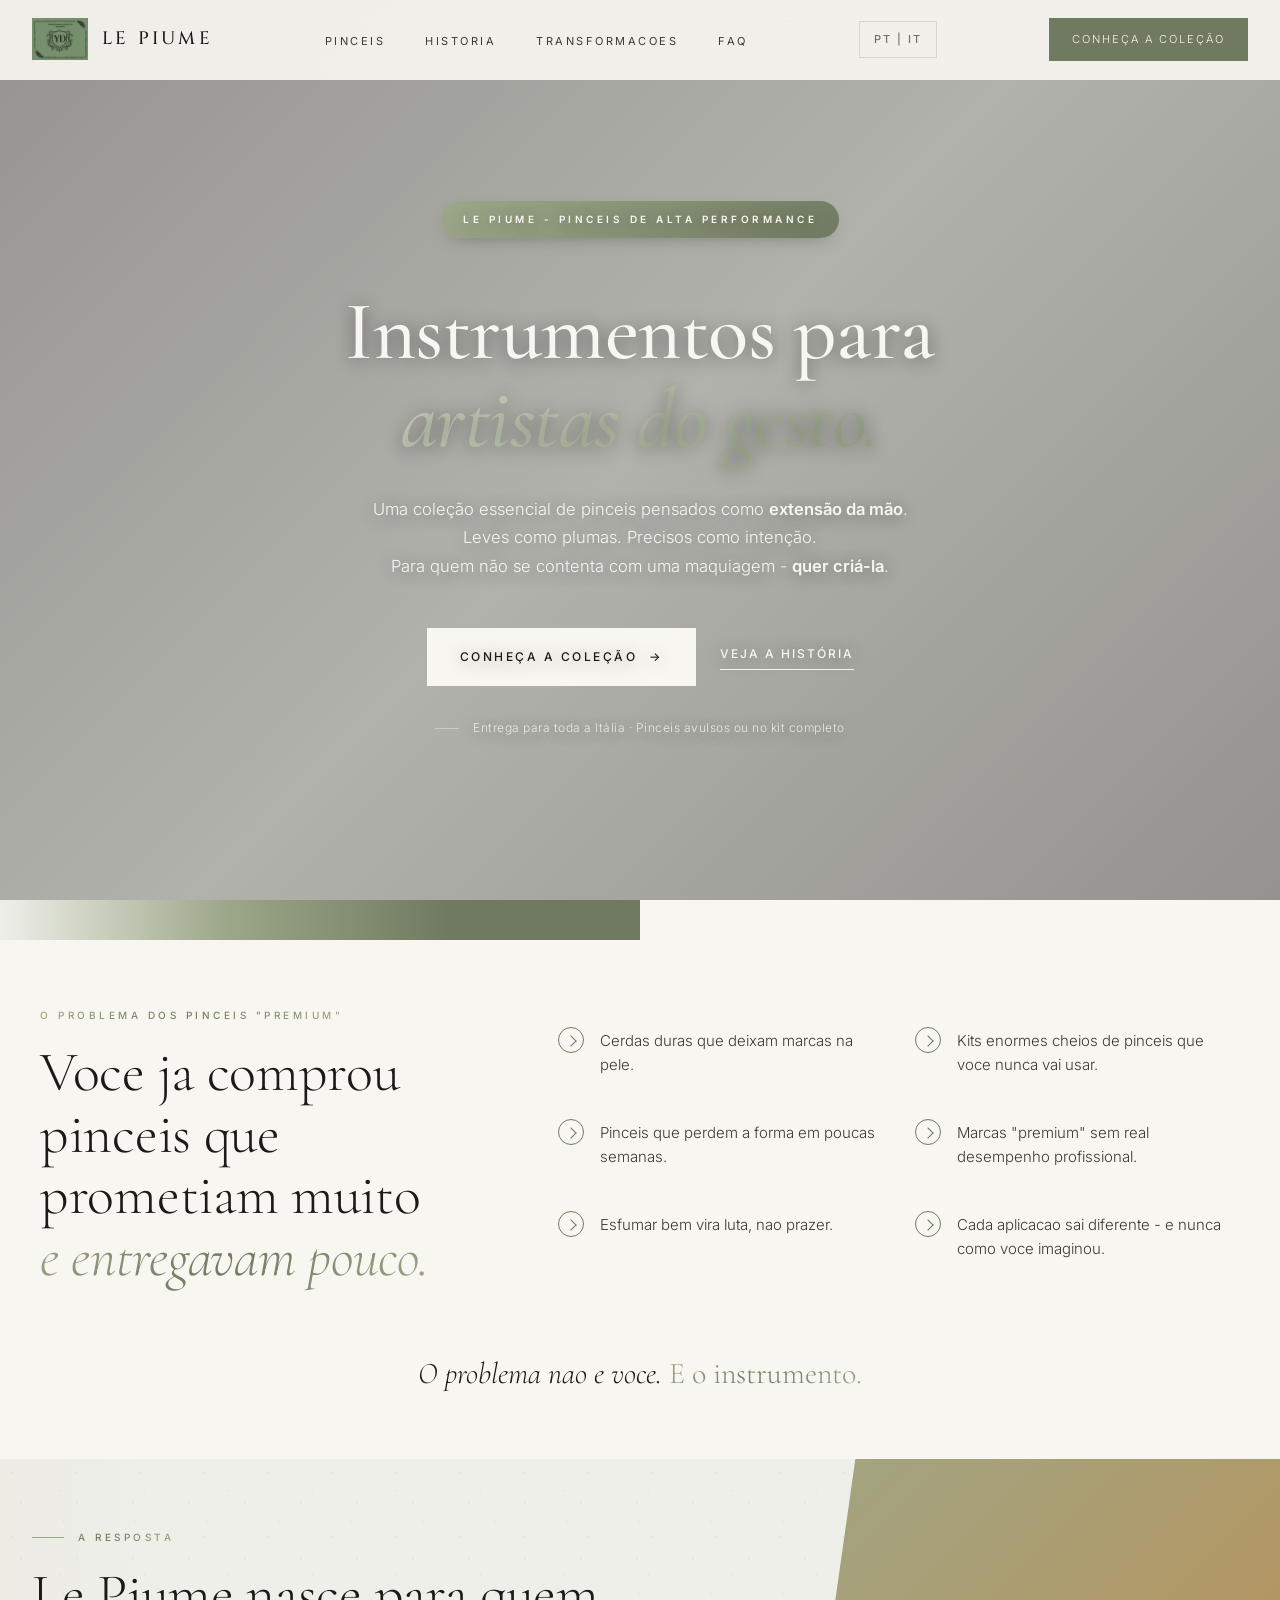
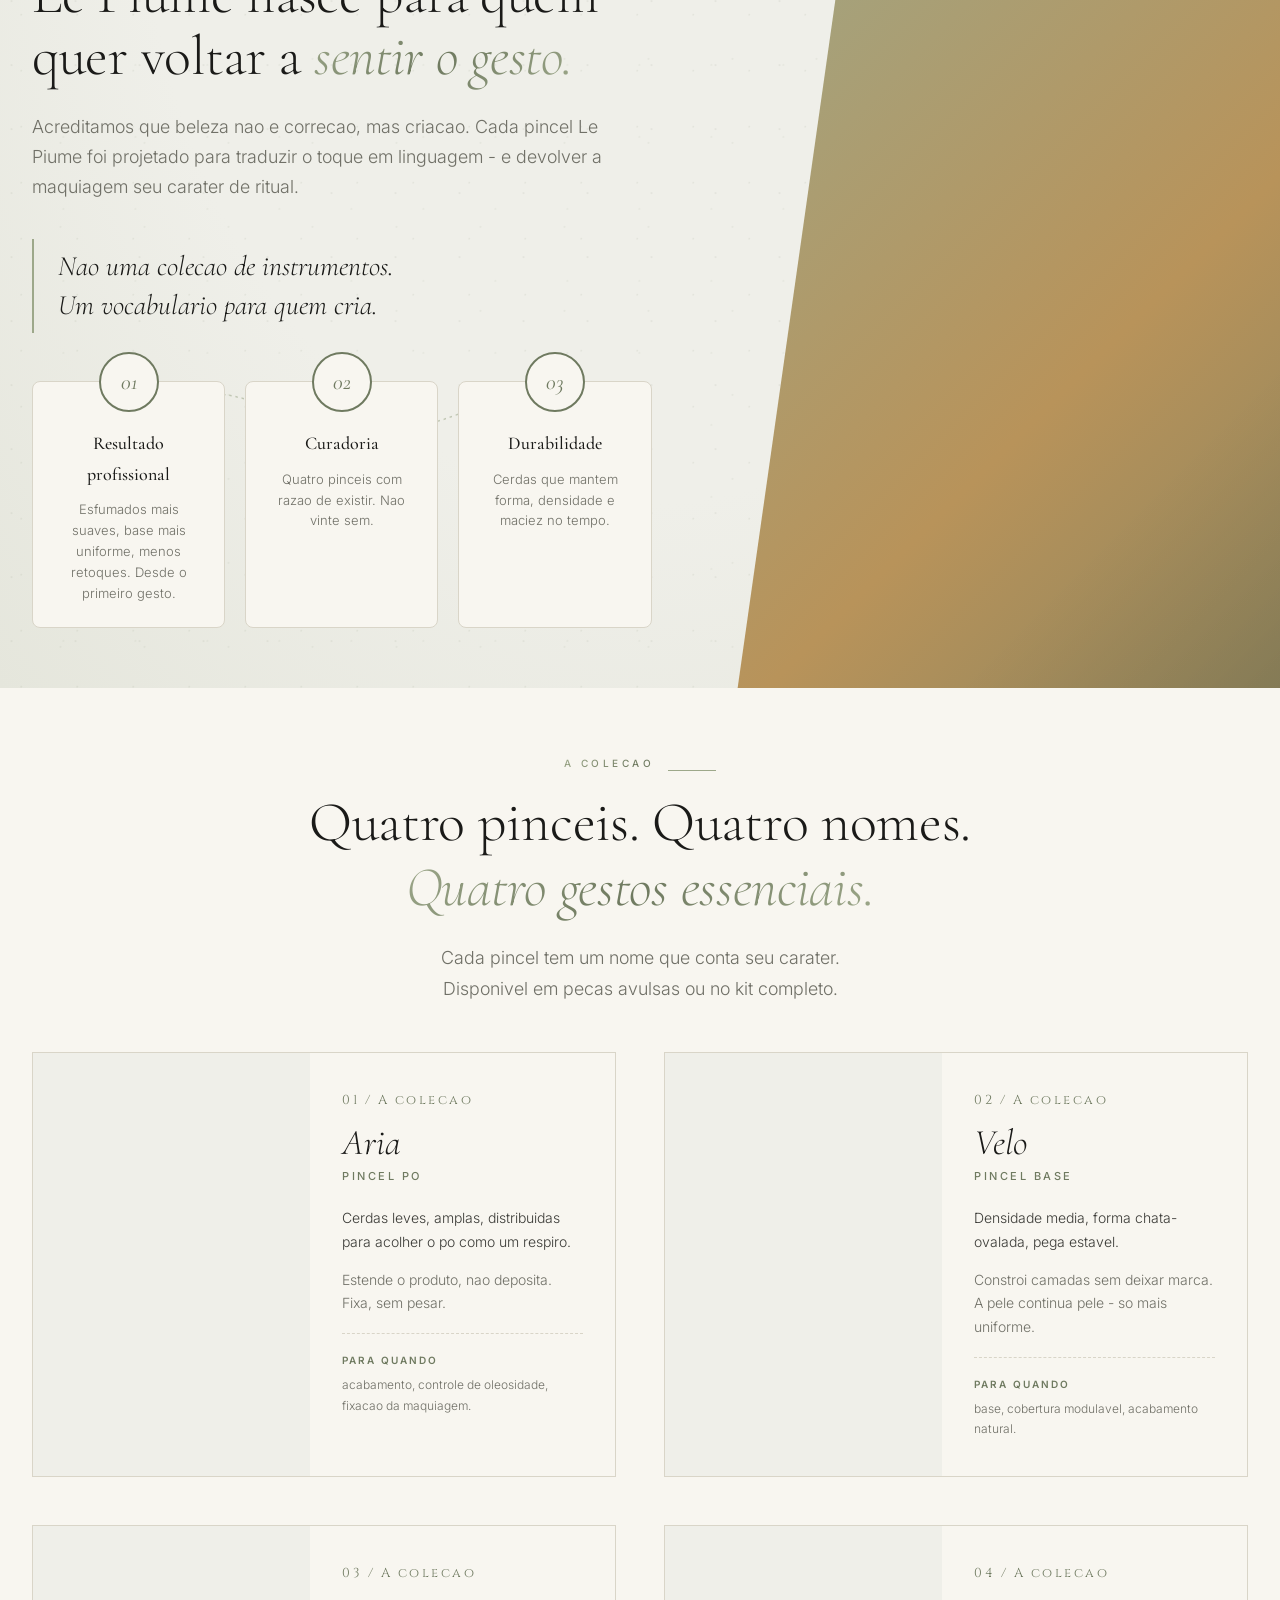
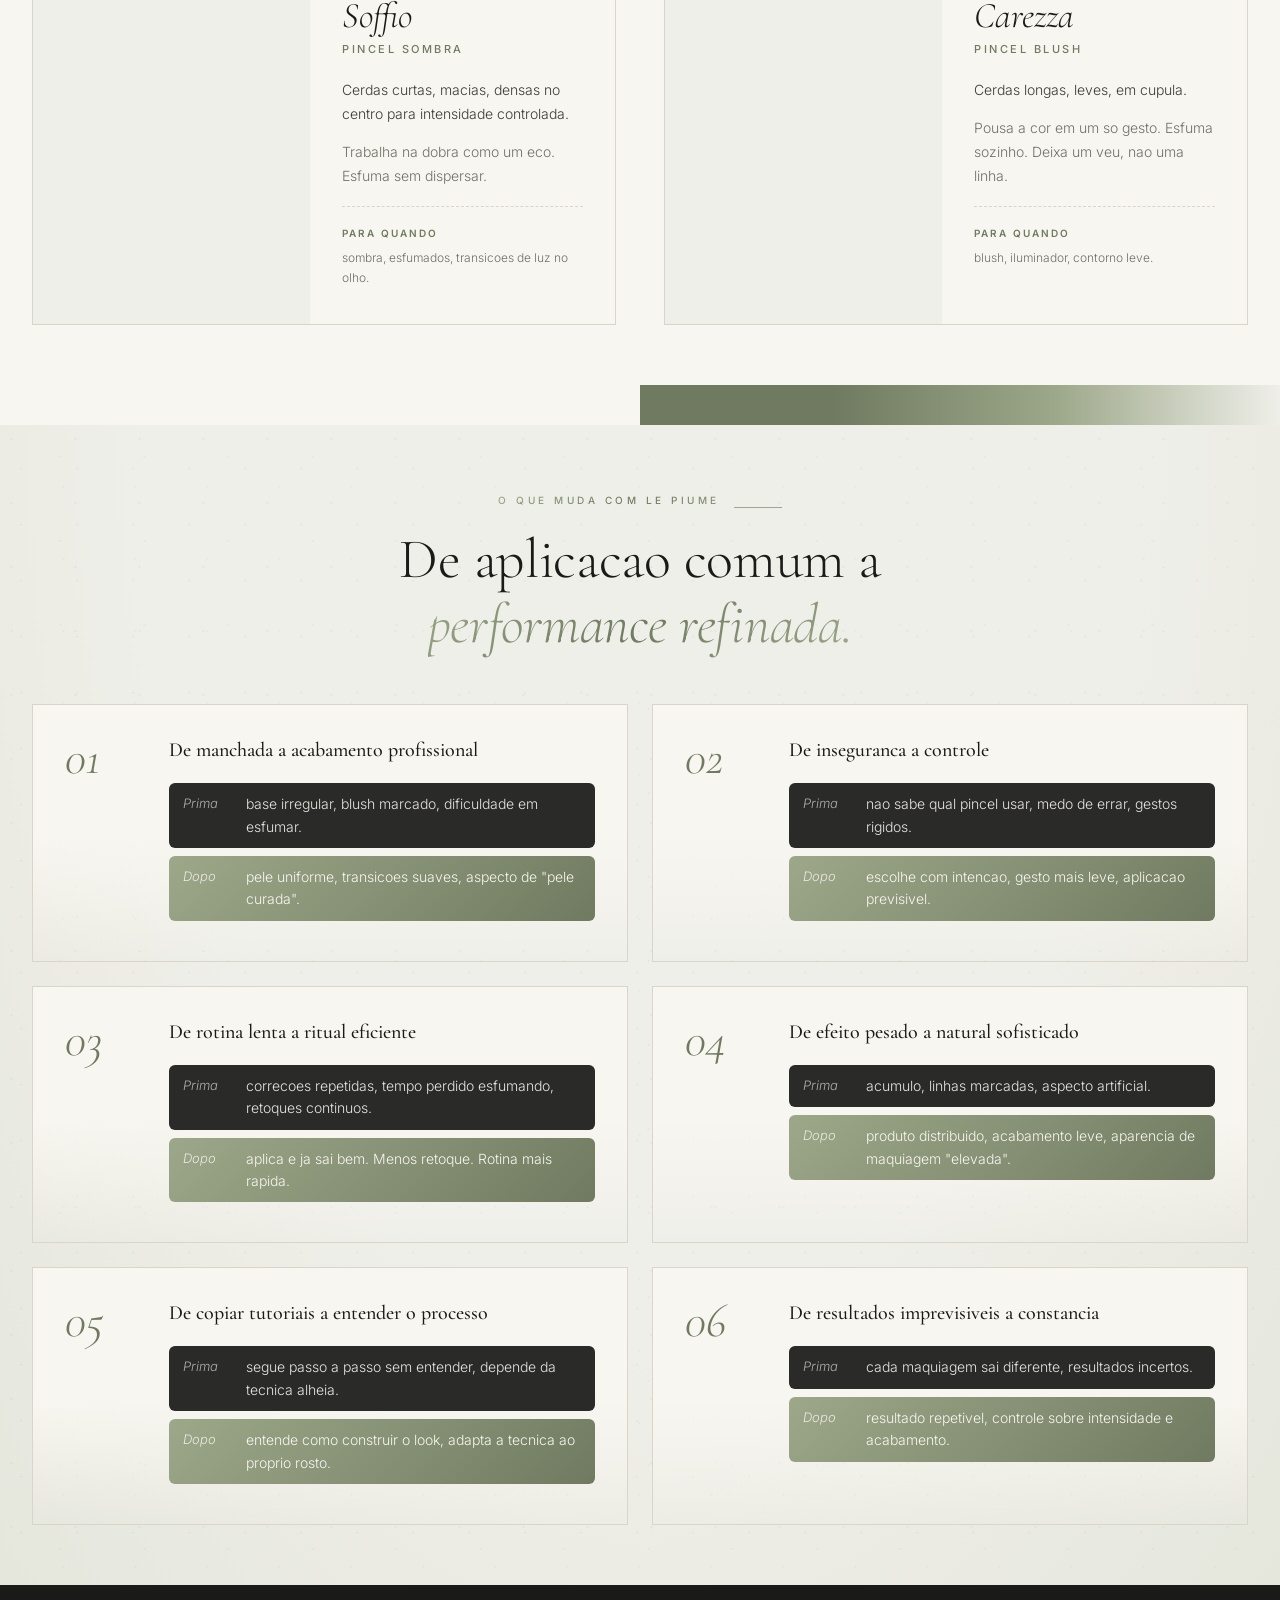
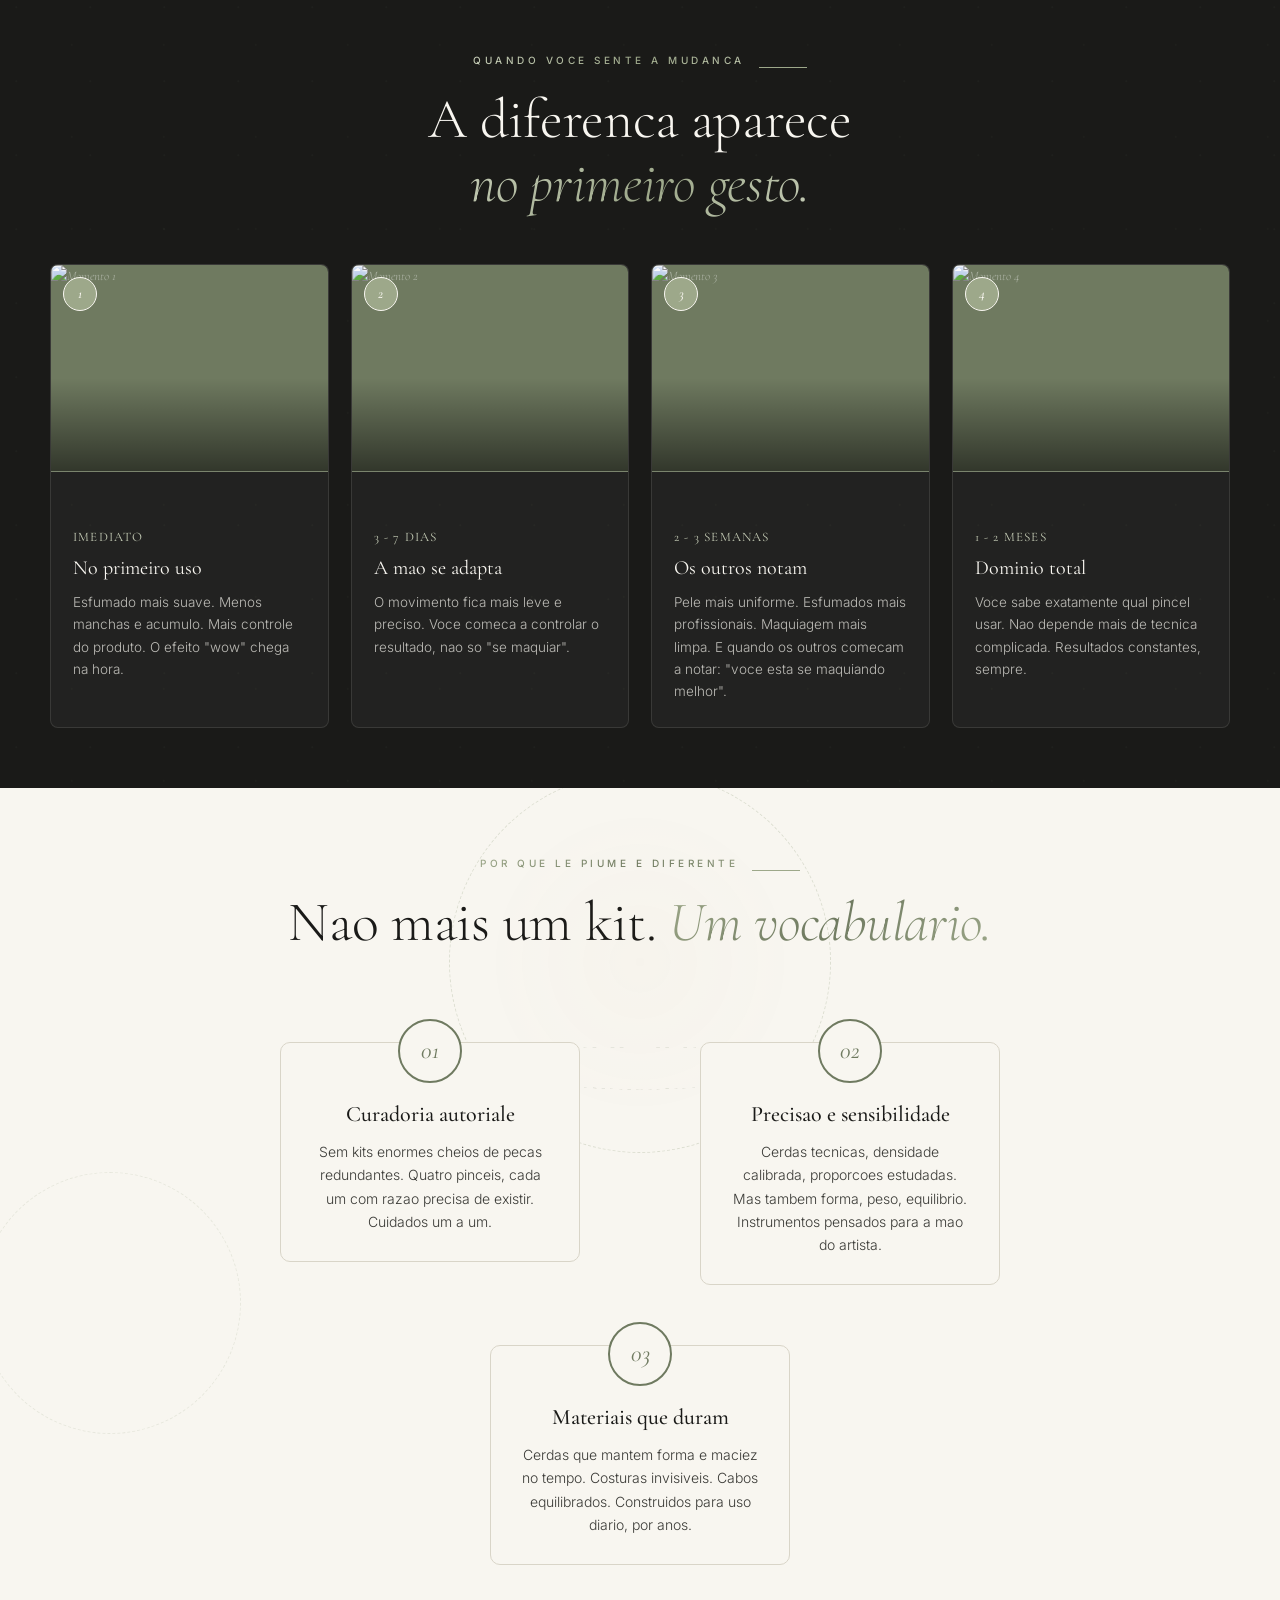
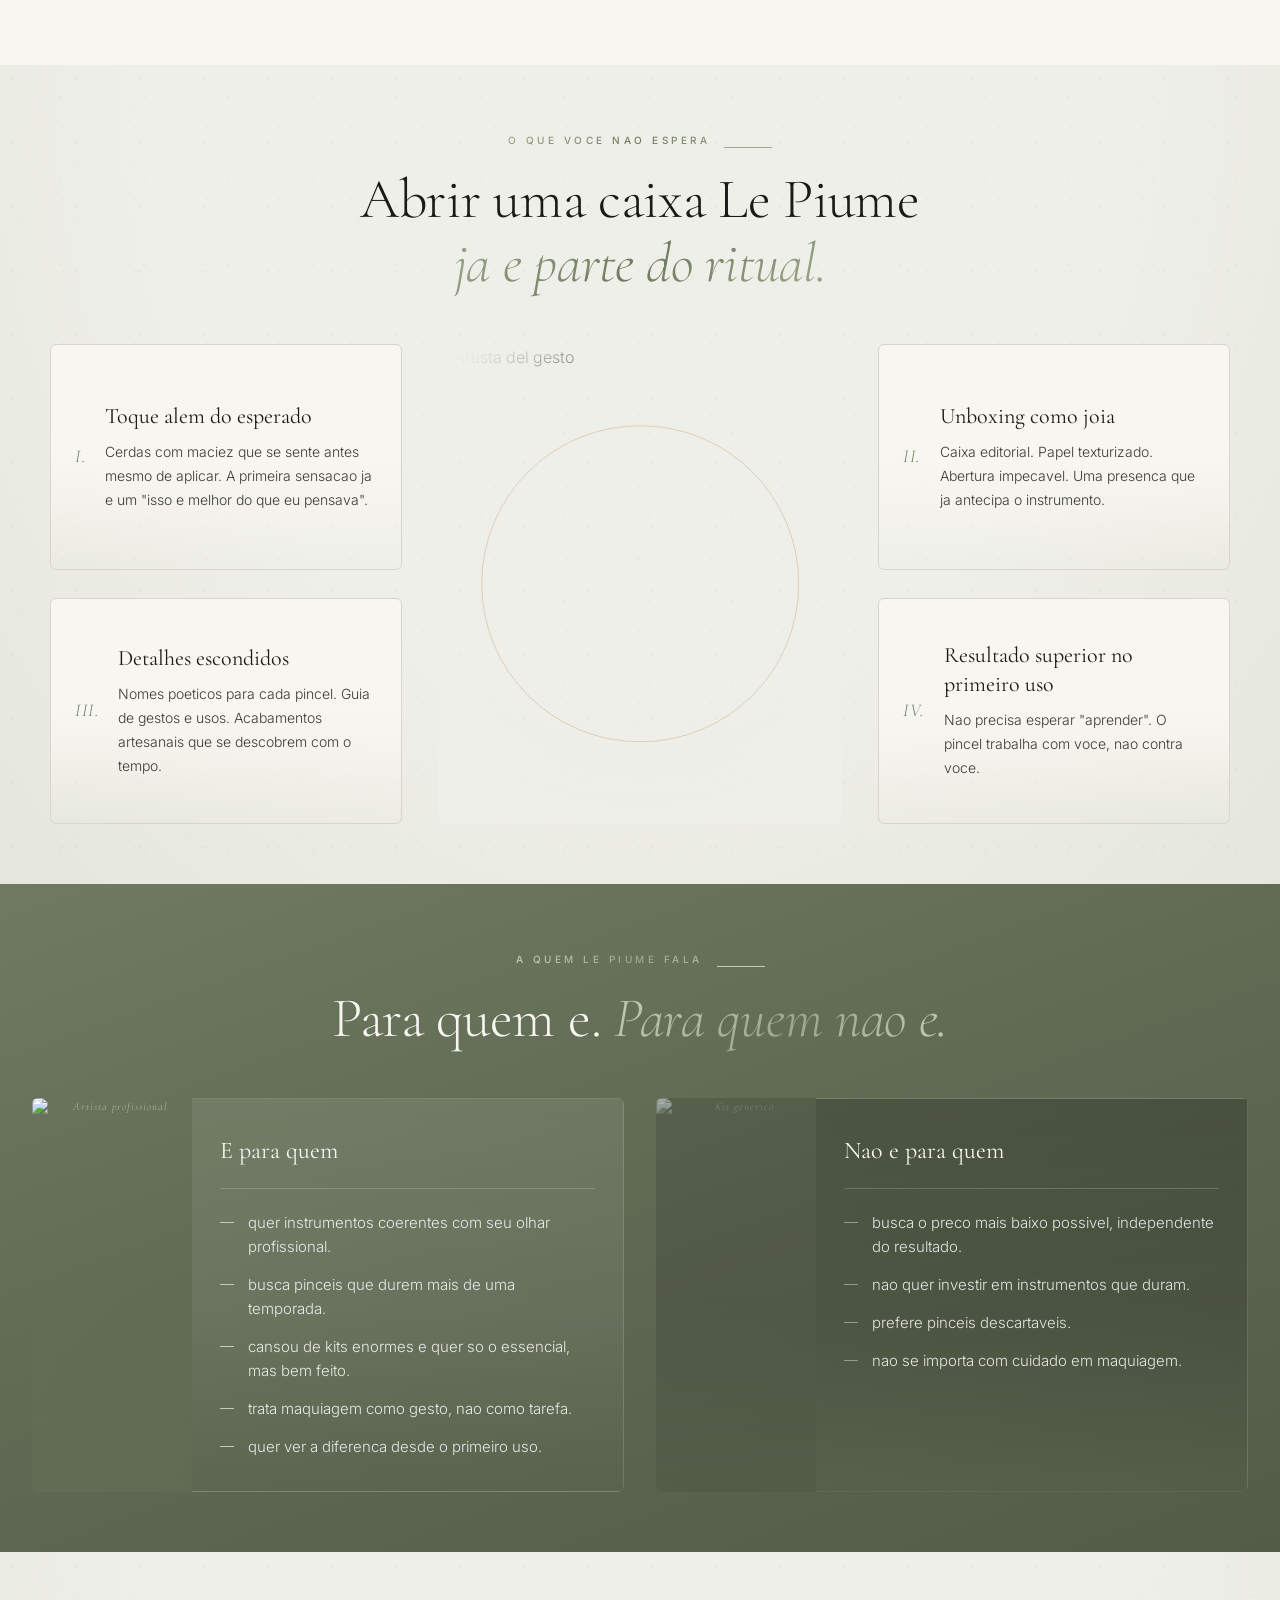
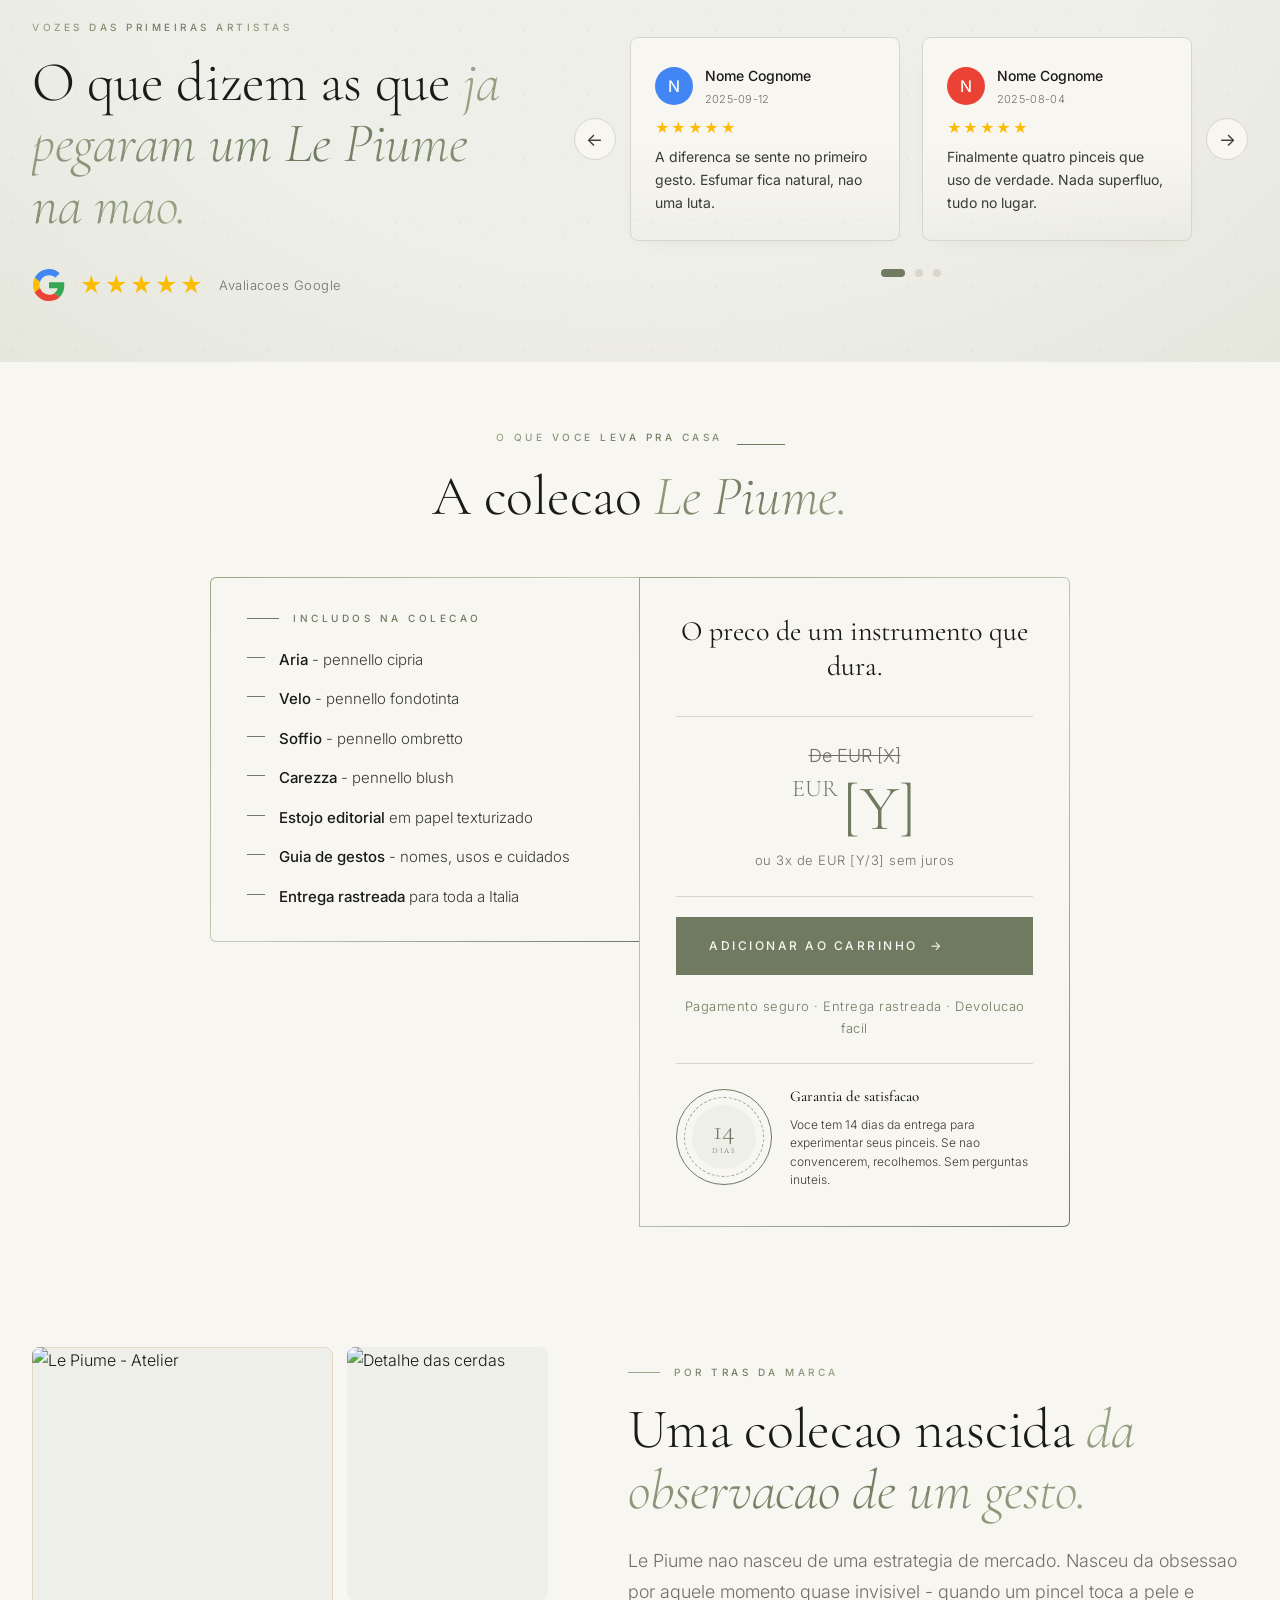
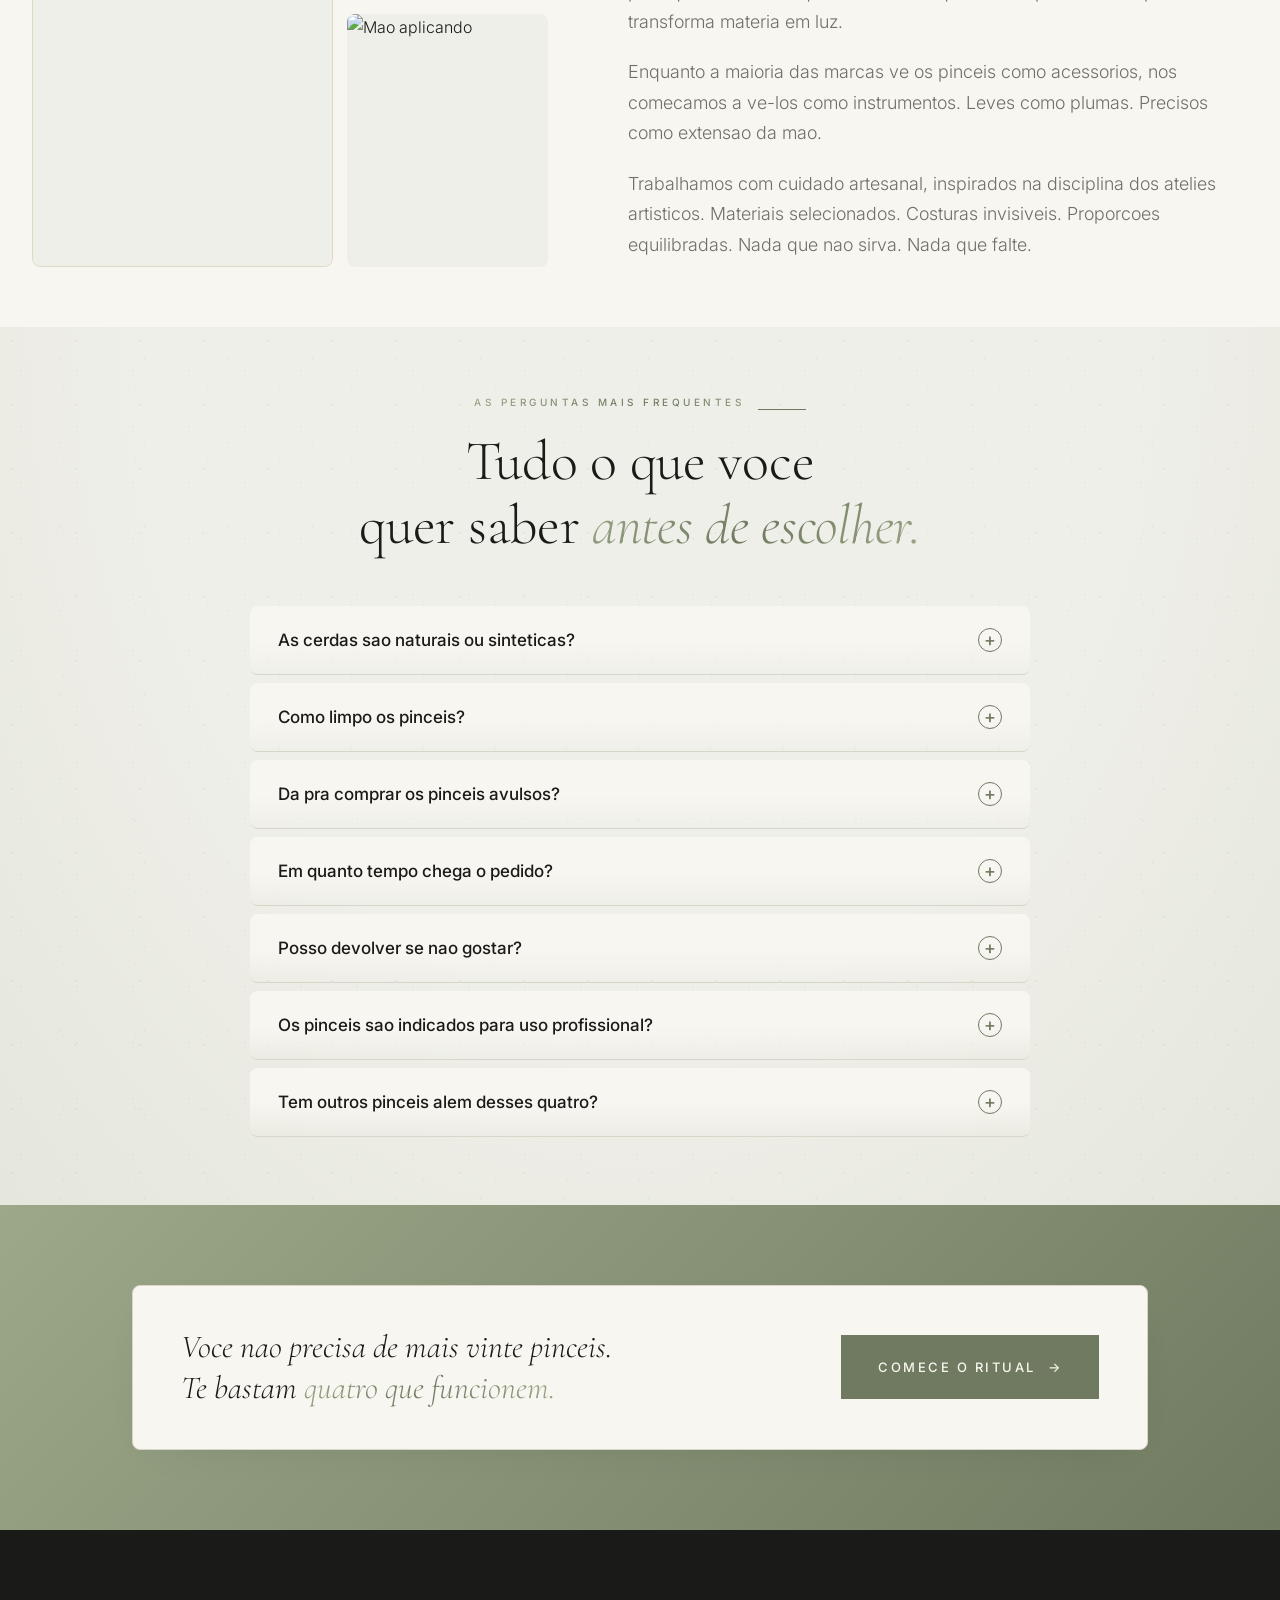
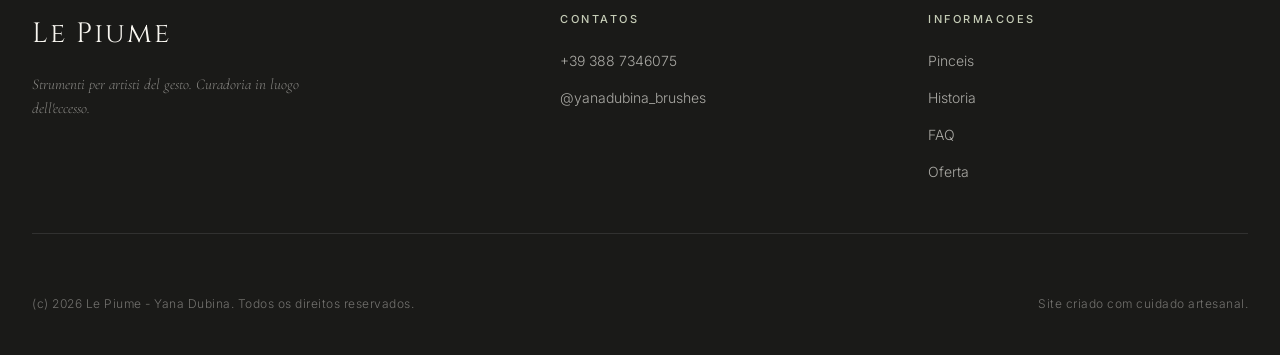
==== commit 9ac6ad68: "Hero sub: 3-line layout (max-width 720, smaller font, br after each sentence)" ====
--- a/index-pt.html
+++ b/index-pt.html
@@ -40,7 +40,7 @@
   <div class="hero__content">
     <span class="eyebrow fade-in">Le Piume - Pinceis de alta performance</span>
     <h1 class="h1 hero__title fade-in">Instrumentos para <em>artistas do gesto.</em></h1>
-    <p class="hero__sub fade-in">Uma coleção essencial de pinceis pensados como <strong>extensão da mão</strong>. Leves como plumas. Precisos como intenção.<br>Para quem não se contenta com uma maquiagem - <strong style="white-space:nowrap">quer criá-la</strong>.</p>
+    <p class="hero__sub fade-in">Uma coleção essencial de pinceis pensados como <strong>extensão da mão</strong>.<br>Leves como plumas. Precisos como intenção.<br>Para quem não se contenta com uma maquiagem - <strong style="white-space:nowrap">quer criá-la</strong>.</p>
     <div class="hero__cta-row fade-in">
       <a href="#offerta" class="btn btn--ink">Conheça a coleção <span class="btn__arrow">&rarr;</span></a>
       <a href="#storia" class="link">Veja a história</a>
@@ -374,8 +374,8 @@
         <div class="dietro__bento">
           <div class="dietro__bento-main"><img src="assets/img/pennello-0082.jpg" alt="Le Piume - Atelier" loading="lazy"></div>
           <div class="dietro__bento-stack">
-            <div class="dietro__bento-cell"><img src="https://images.unsplash.com/photo-1596462502278-27bfdc403348?w=600&q=80&auto=format" alt="Detalhe das cerdas" loading="lazy"></div>
-            <div class="dietro__bento-cell"><img src="https://images.unsplash.com/photo-1522337660859-02fbefca4702?w=600&q=80&auto=format" alt="Mao aplicando" loading="lazy"></div>
+            <div class="dietro__bento-cell"><img src="assets/img/pennello-0055.jpg" alt="Detalhe das cerdas" loading="lazy"></div>
+            <div class="dietro__bento-cell"><img src="assets/img/pennello-0066.jpg" alt="Mao aplicando" loading="lazy"></div>
           </div>
         </div>
       </div>
--- a/style.css
+++ b/style.css
@@ -52,7 +52,7 @@
 .section__head .lead{margin:24px auto 0}
 .hero{min-height:100vh;display:flex;align-items:center;justify-content:center;padding:140px var(--gut) 100px;max-width:none;margin:0;position:relative;text-align:center}
 .hero__title{margin:32px 0}
-.hero__sub{font-size:clamp(16px,1.4vw,19px);color:var(--ink-soft);line-height:1.7;max-width:560px;margin:0 auto 48px;text-align:center}
+.hero__sub{font-size:clamp(15px,1.3vw,17px);color:var(--ink-soft);line-height:1.7;max-width:720px;margin:0 auto 48px;text-align:center}
 .hero__cta-row{display:flex;gap:24px;align-items:center;flex-wrap:wrap}
 .hero__visual{position:relative;aspect-ratio:1;display:flex;align-items:center;justify-content:center}
 .hero__visual::before{content:"";position:absolute;inset:0;background:var(--sage-paper);border-radius:8px}
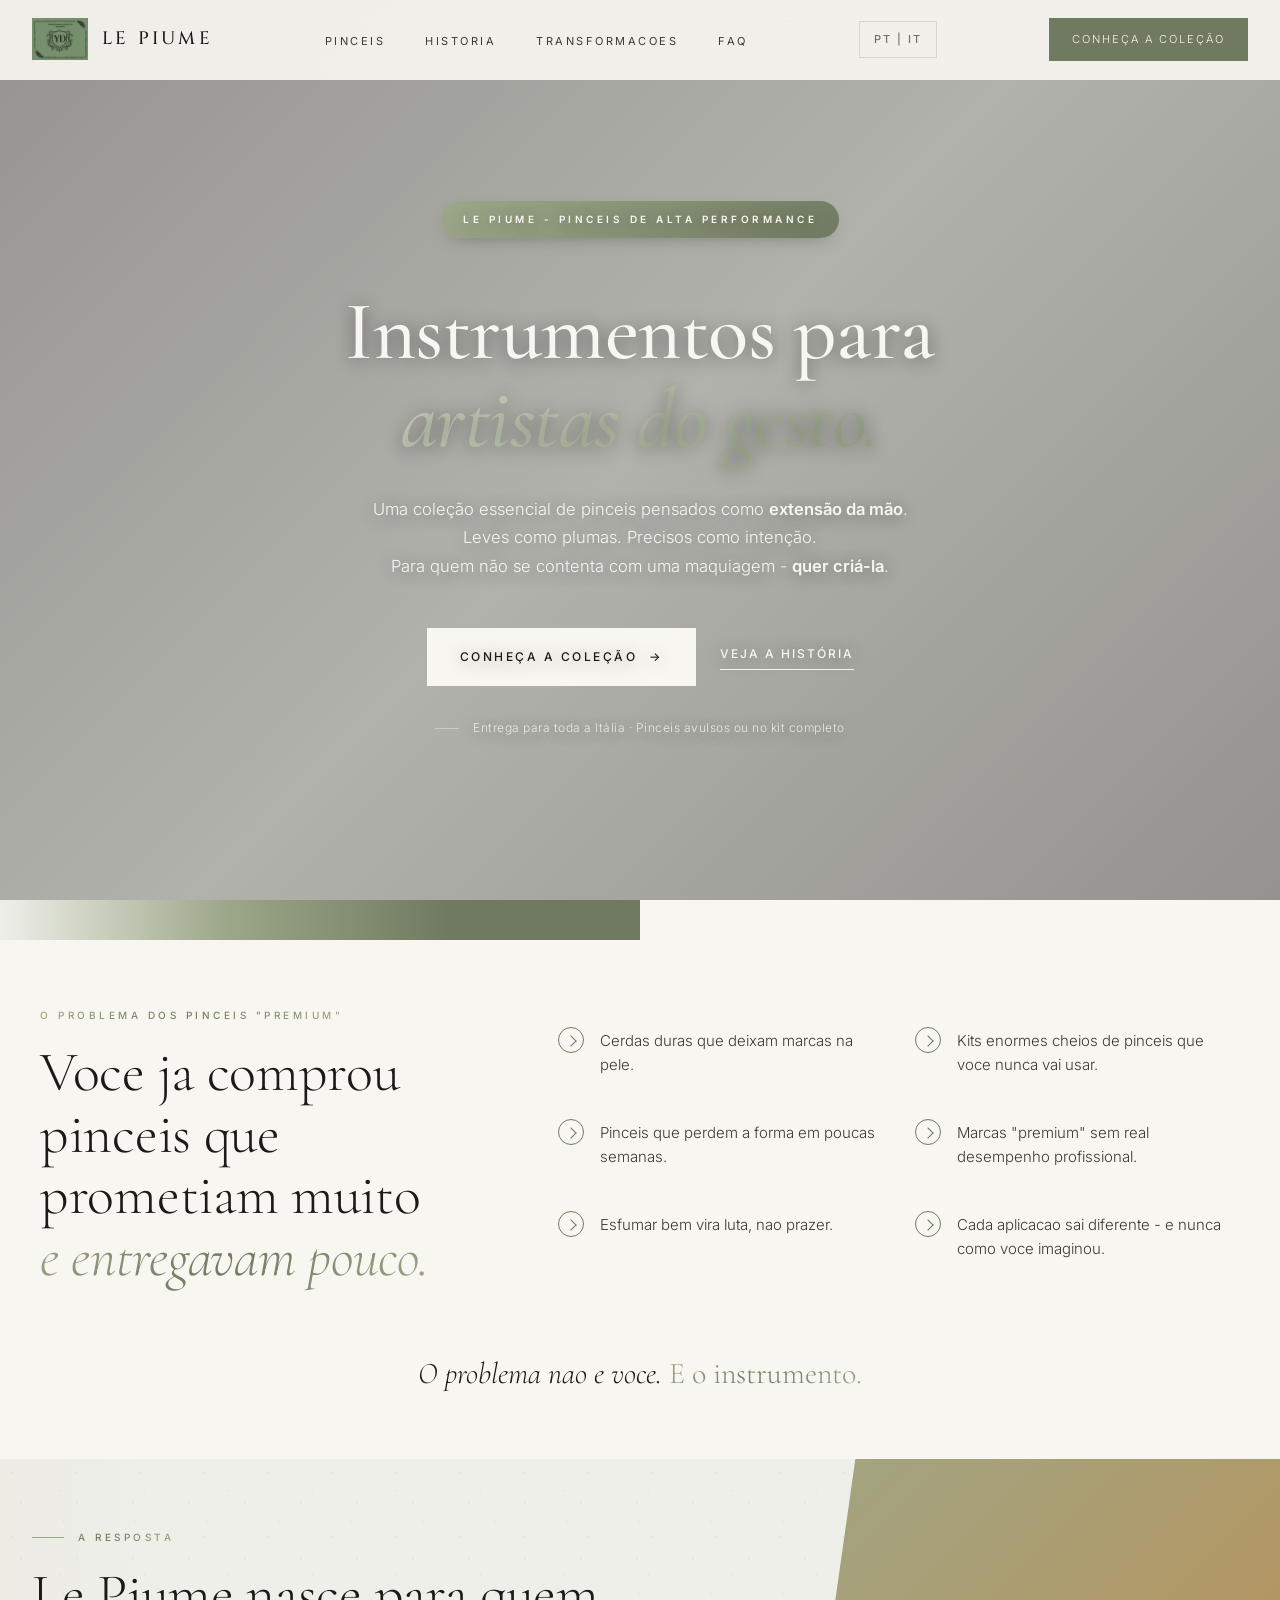
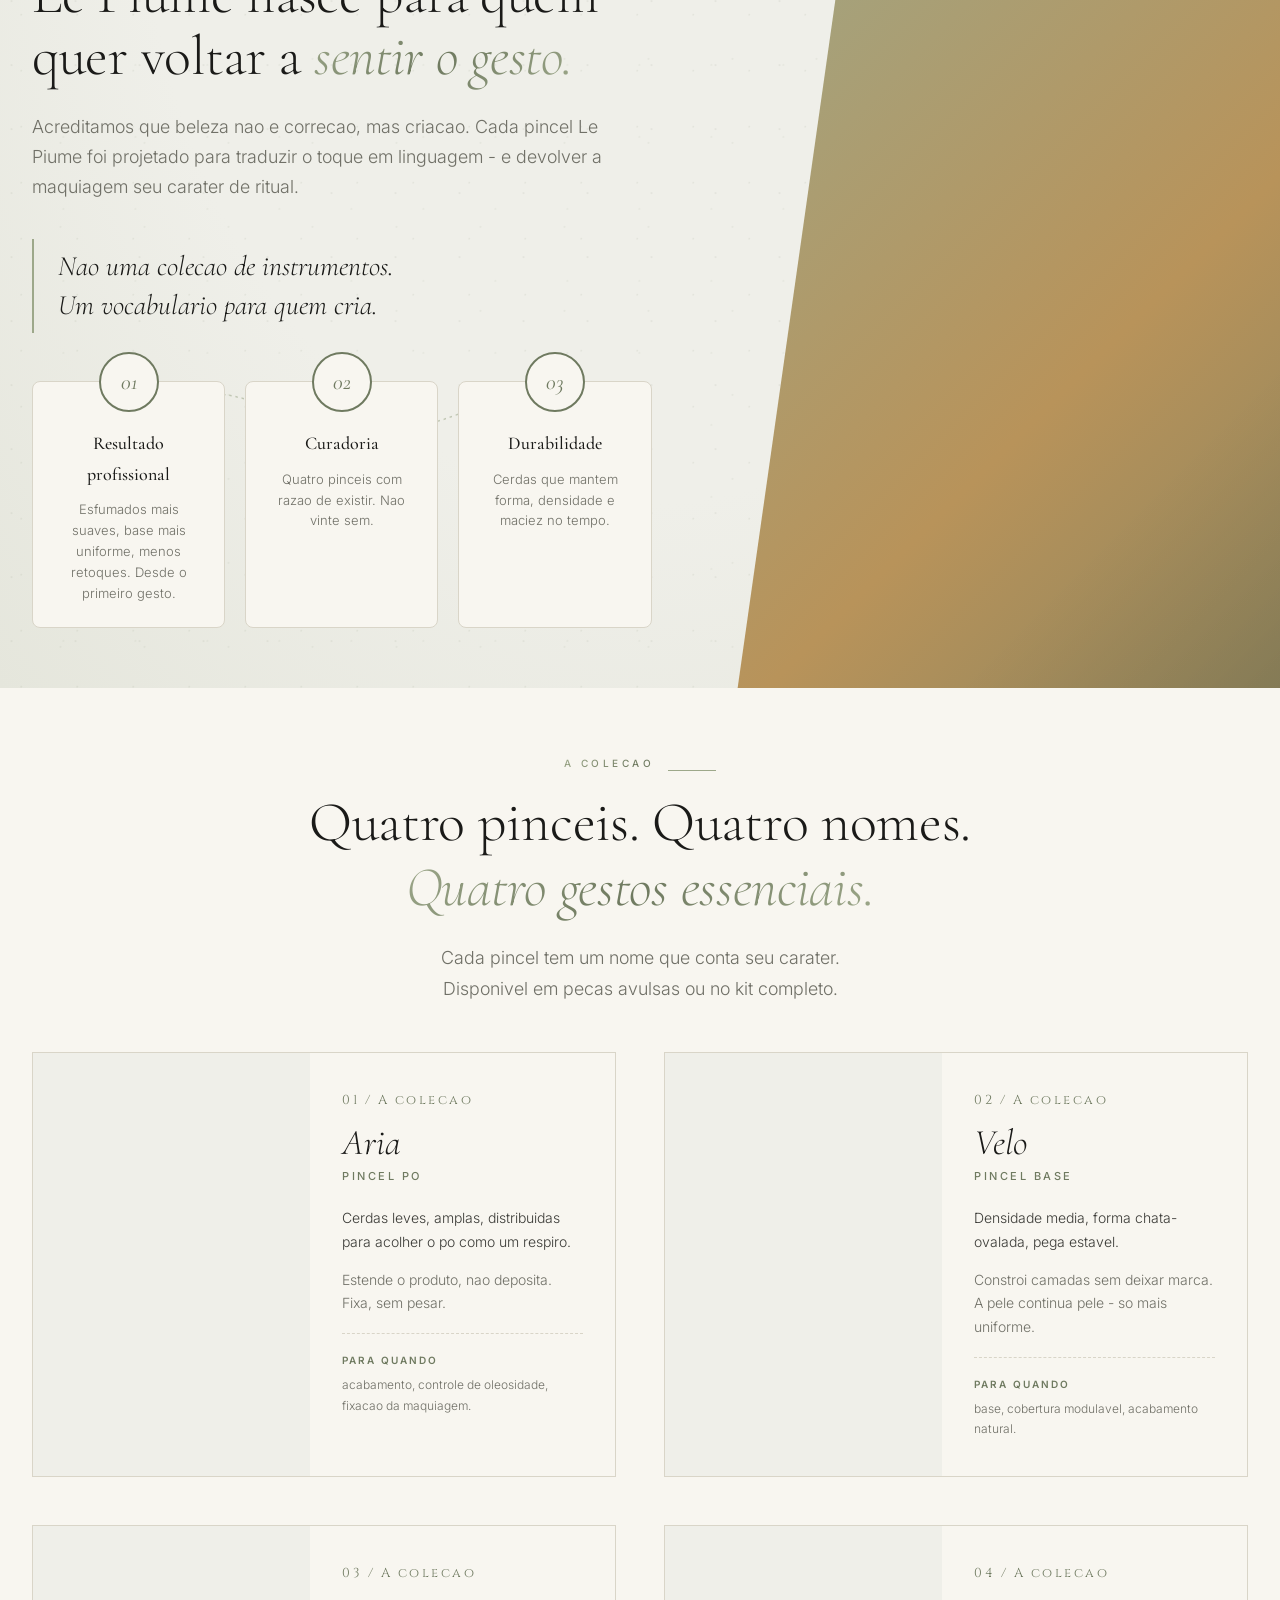
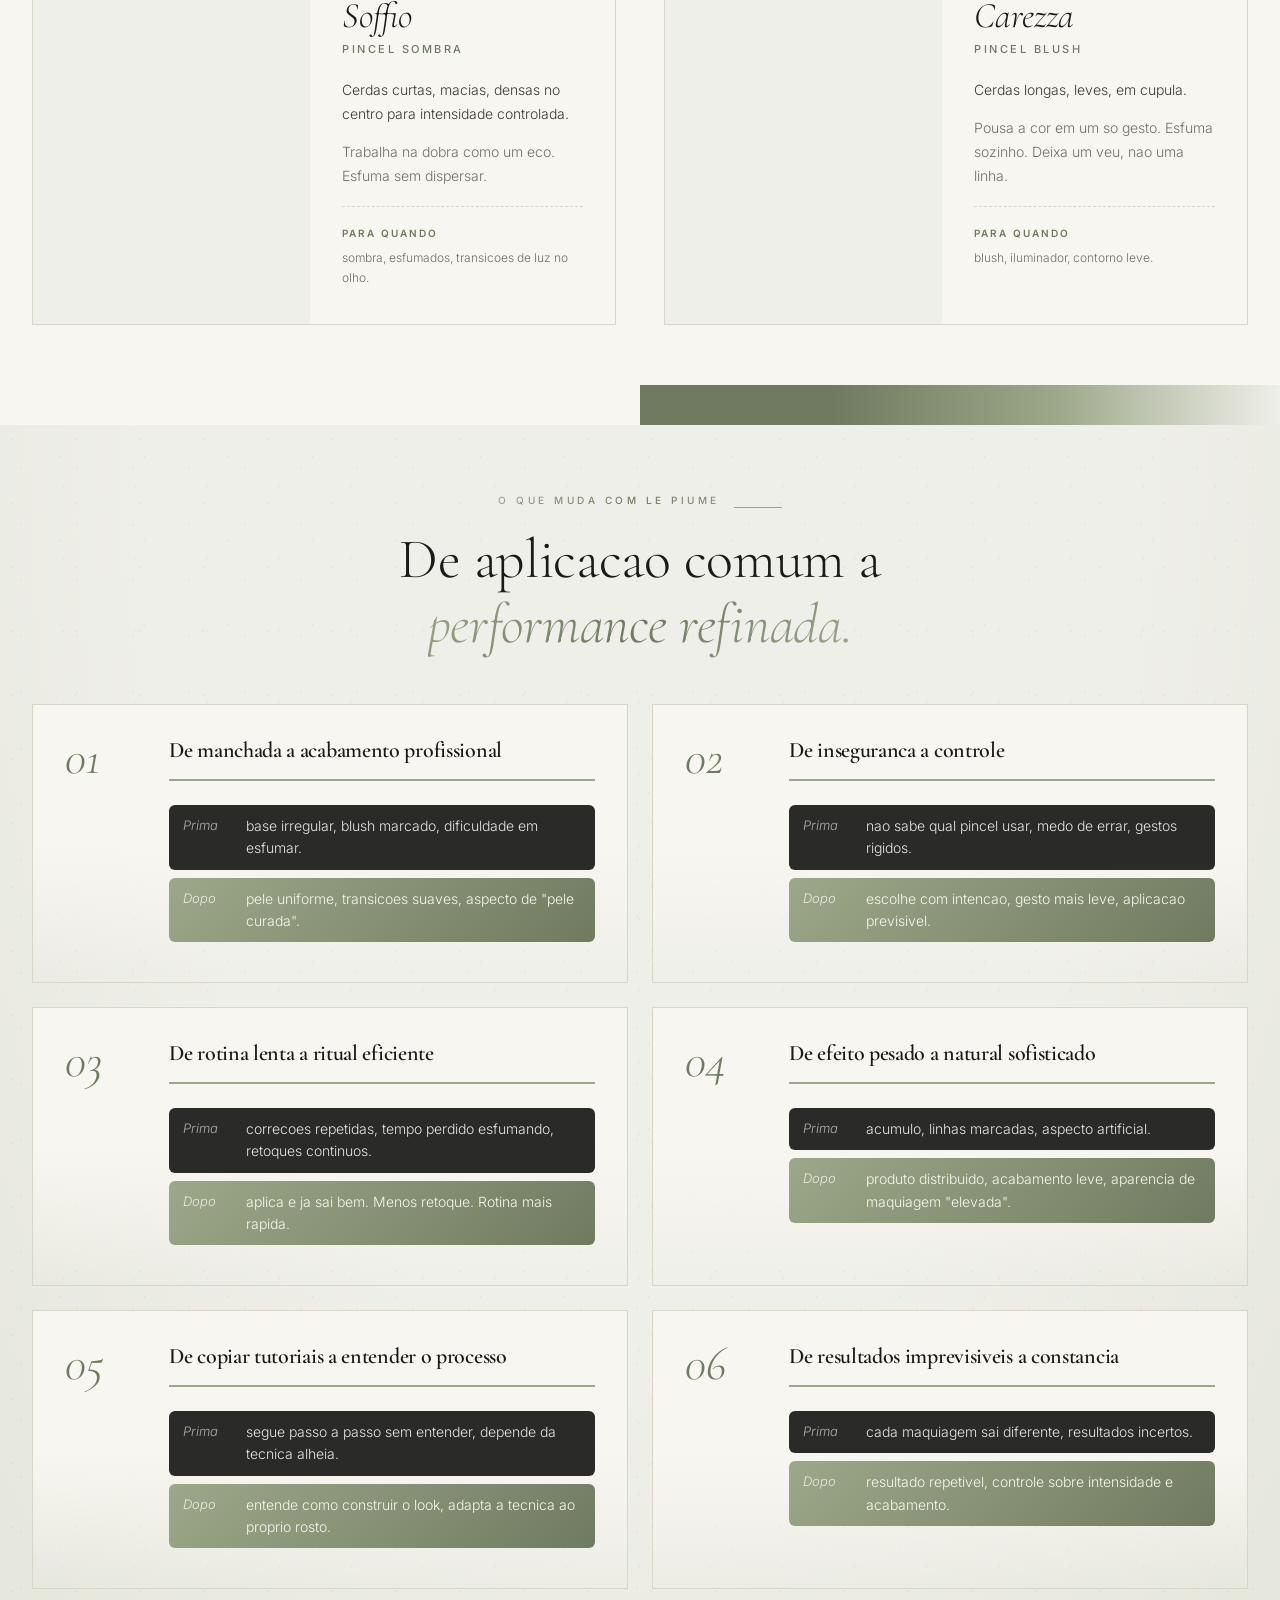
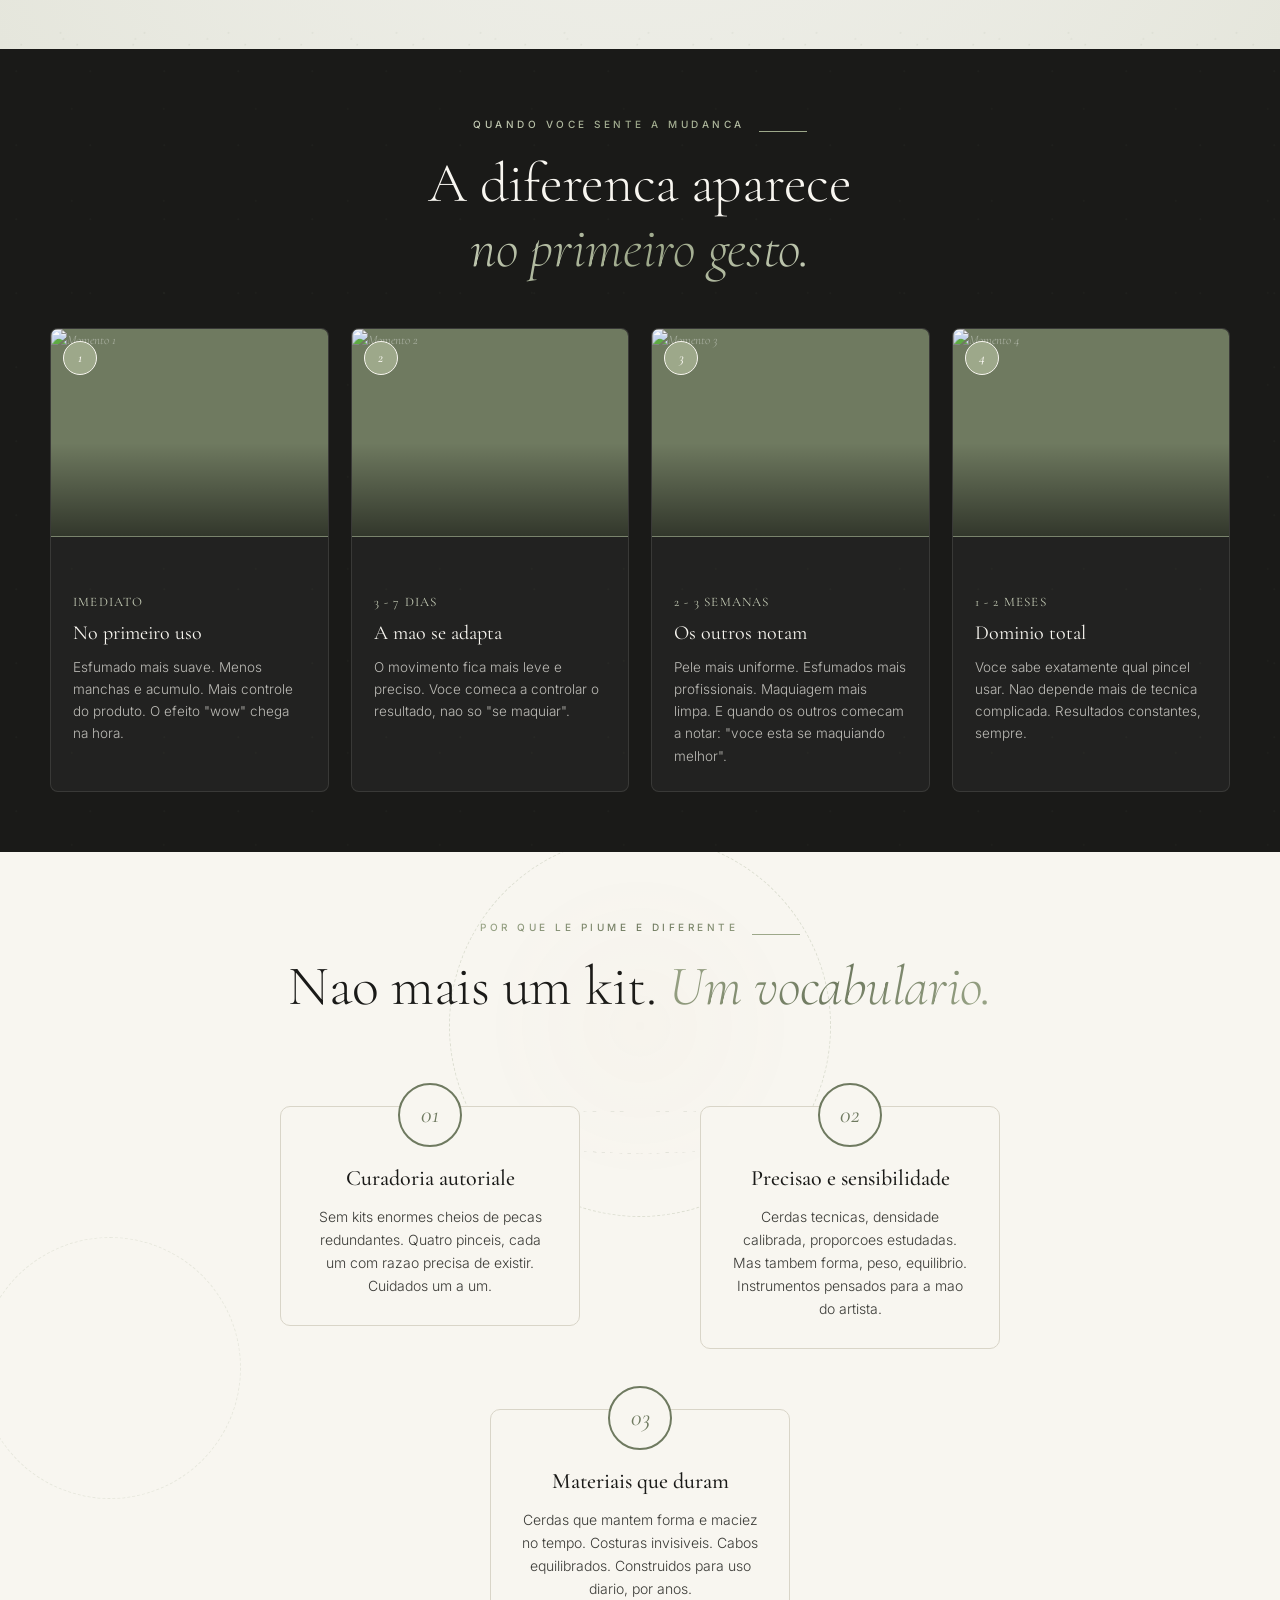
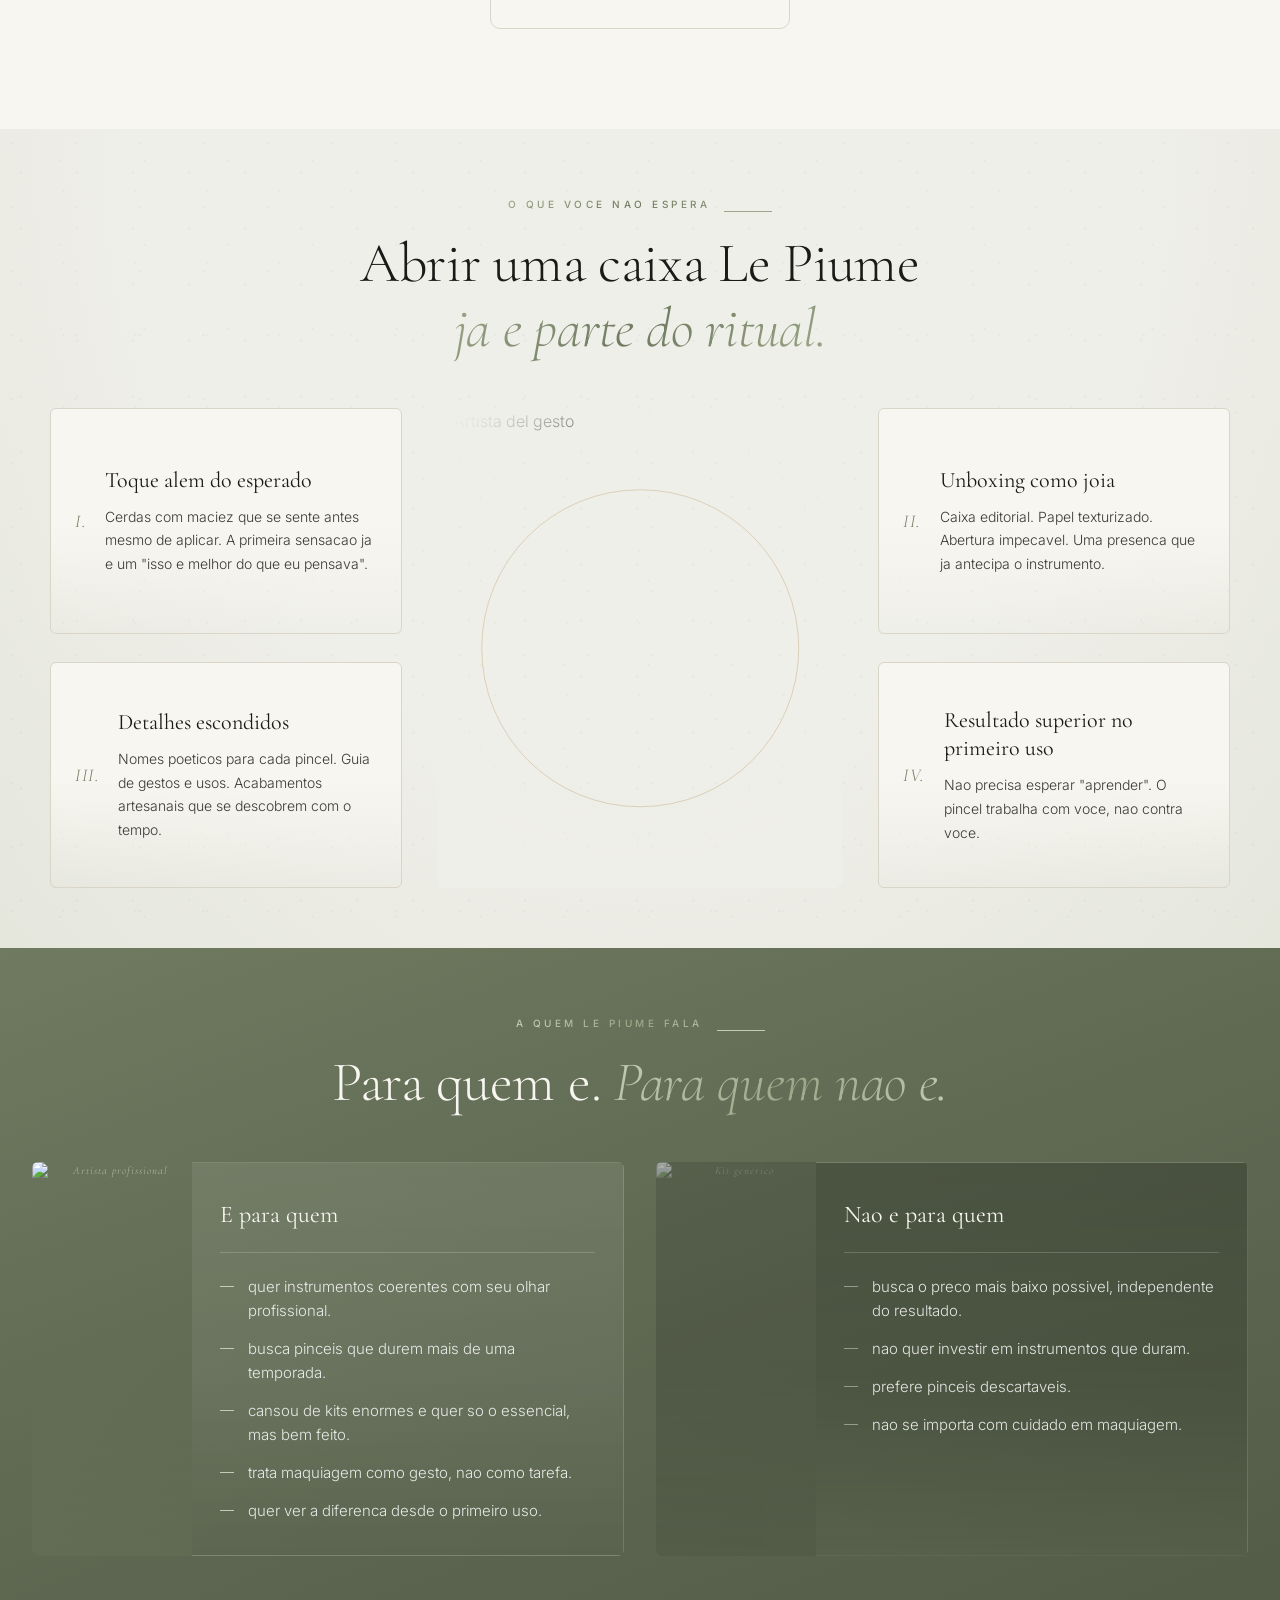
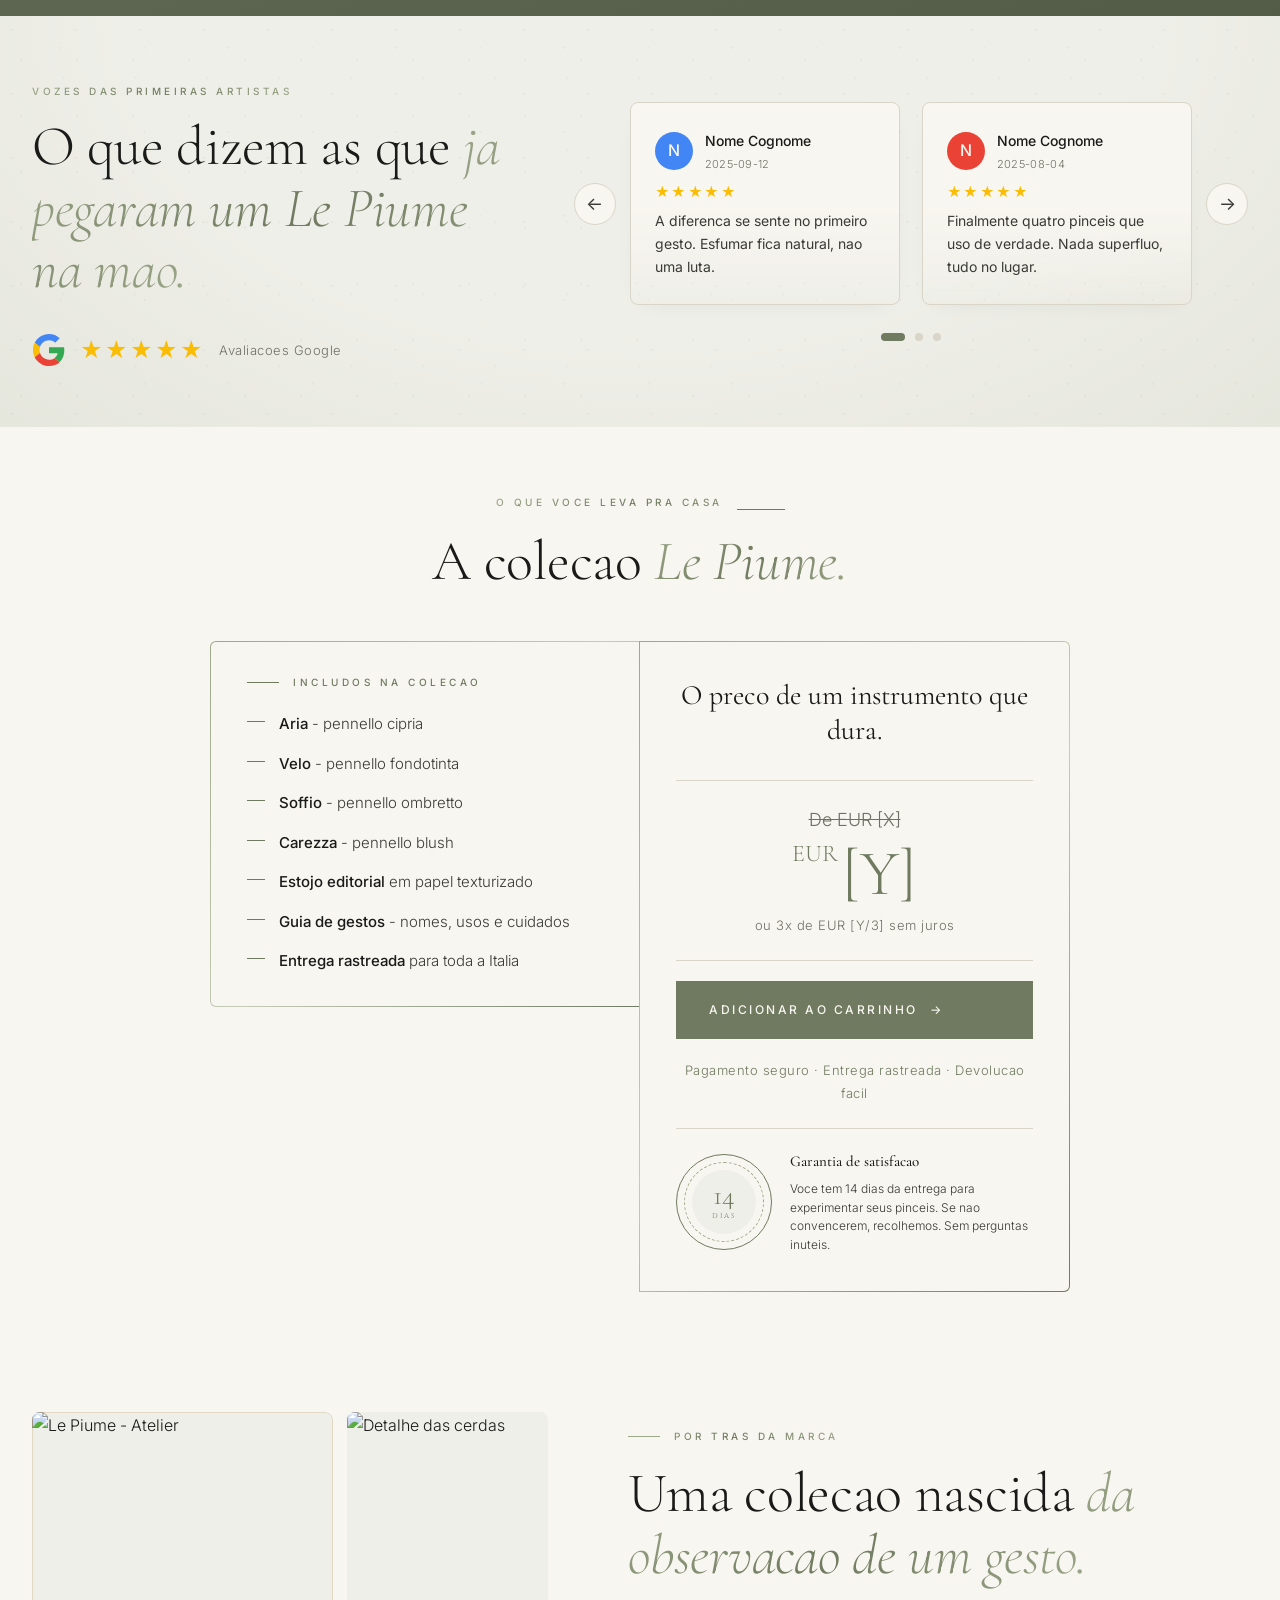
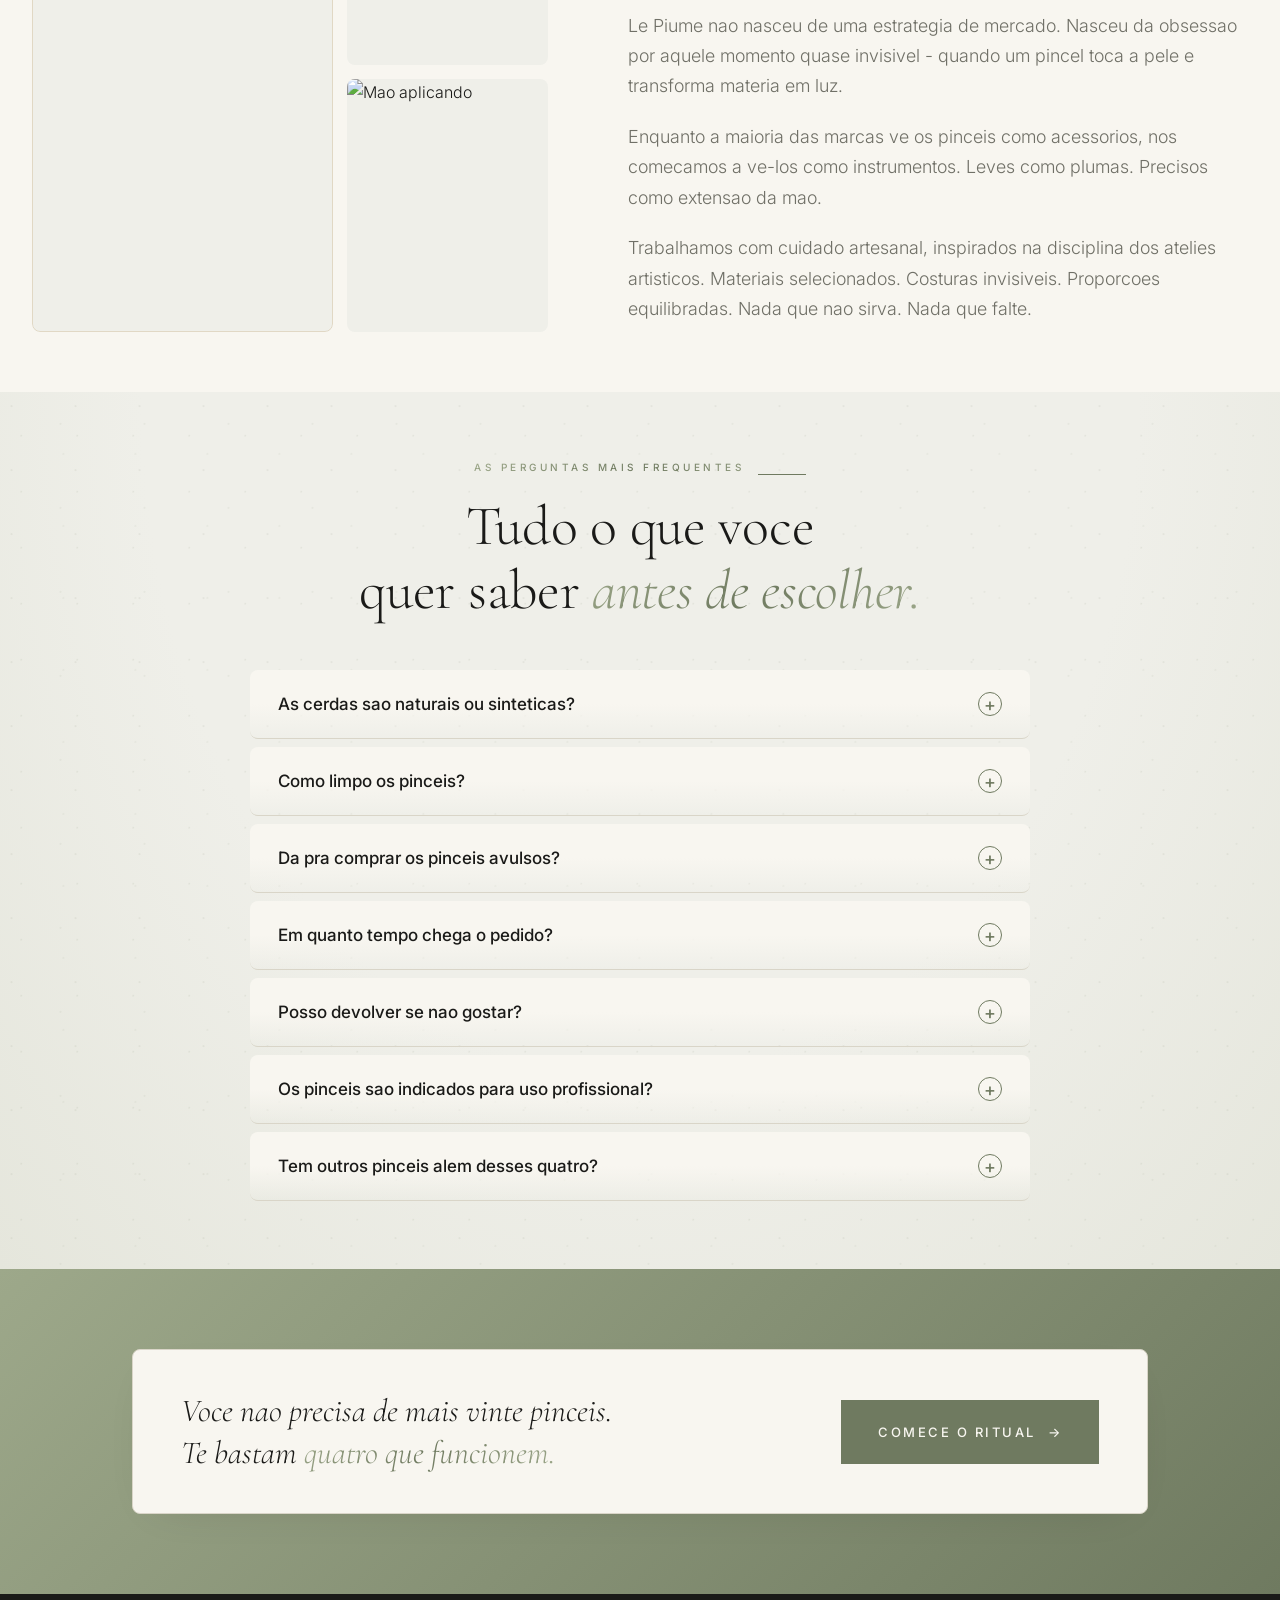
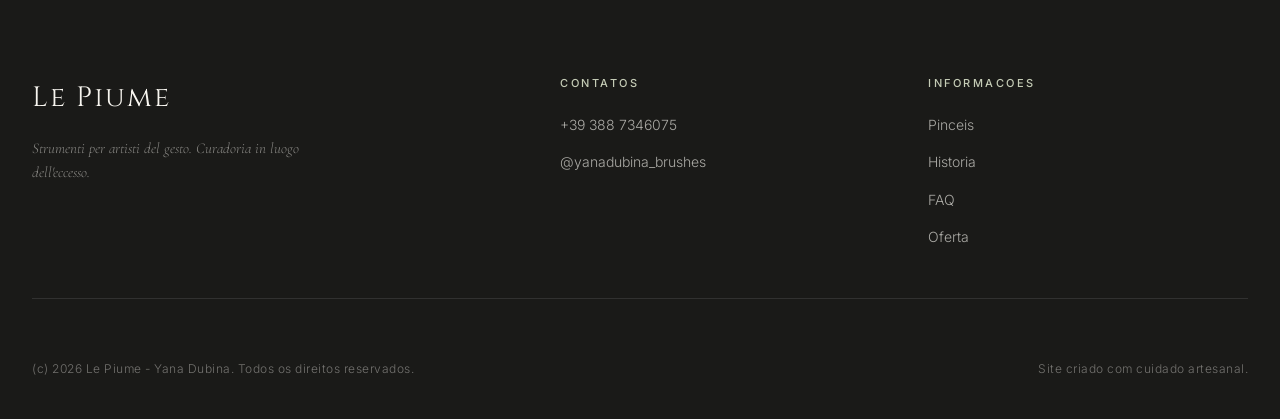
==== commit f37f893b: "timeline: use local Drive brush images (0002/0009/0035/0090) instead of Unsplash" ====
--- a/index-pt.html
+++ b/index-pt.html
@@ -175,9 +175,9 @@
       <h2 class="h2">A diferenca aparece<br><em>no primeiro gesto.</em></h2>
     </div>
     <div class="timeline">
-      <div class="timeline__item fade-in"><div class="timeline__img"><span class="timeline__num">1</span><img src="https://images.unsplash.com/photo-1571781926291-c477ebfd024b?w=900&q=80&auto=format" alt="Momento 1" loading="lazy"></div><div class="timeline__content"><div class="timeline__time">Imediato</div><h4 class="timeline__title">No primeiro uso</h4><p class="timeline__text">Esfumado mais suave. Menos manchas e acumulo. Mais controle do produto. O efeito "wow" chega na hora.</p></div></div>
-      <div class="timeline__item fade-in"><div class="timeline__img"><span class="timeline__num">2</span><img src="https://images.unsplash.com/photo-1583241800698-9c2e5fc16183?w=900&q=80&auto=format" alt="Momento 2" loading="lazy"></div><div class="timeline__content"><div class="timeline__time">3 - 7 dias</div><h4 class="timeline__title">A mao se adapta</h4><p class="timeline__text">O movimento fica mais leve e preciso. Voce comeca a controlar o resultado, nao so "se maquiar".</p></div></div>
-      <div class="timeline__item fade-in"><div class="timeline__img"><span class="timeline__num">3</span><img src="https://images.unsplash.com/photo-1614108604330-7adb4ebebec6?w=900&q=80&auto=format" alt="Momento 3" loading="lazy"></div><div class="timeline__content"><div class="timeline__time">2 - 3 semanas</div><h4 class="timeline__title">Os outros notam</h4><p class="timeline__text">Pele mais uniforme. Esfumados mais profissionais. Maquiagem mais limpa. E quando os outros comecam a notar: "voce esta se maquiando melhor".</p></div></div>
+      <div class="timeline__item fade-in"><div class="timeline__img"><span class="timeline__num">1</span><img src="assets/img/pennello-0002.jpg" alt="Momento 1" loading="lazy"></div><div class="timeline__content"><div class="timeline__time">Imediato</div><h4 class="timeline__title">No primeiro uso</h4><p class="timeline__text">Esfumado mais suave. Menos manchas e acumulo. Mais controle do produto. O efeito "wow" chega na hora.</p></div></div>
+      <div class="timeline__item fade-in"><div class="timeline__img"><span class="timeline__num">2</span><img src="assets/img/pennello-0009.jpg" alt="Momento 2" loading="lazy"></div><div class="timeline__content"><div class="timeline__time">3 - 7 dias</div><h4 class="timeline__title">A mao se adapta</h4><p class="timeline__text">O movimento fica mais leve e preciso. Voce comeca a controlar o resultado, nao so "se maquiar".</p></div></div>
+      <div class="timeline__item fade-in"><div class="timeline__img"><span class="timeline__num">3</span><img src="assets/img/pennello-0035.jpg" alt="Momento 3" loading="lazy"></div><div class="timeline__content"><div class="timeline__time">2 - 3 semanas</div><h4 class="timeline__title">Os outros notam</h4><p class="timeline__text">Pele mais uniforme. Esfumados mais profissionais. Maquiagem mais limpa. E quando os outros comecam a notar: "voce esta se maquiando melhor".</p></div></div>
       <div class="timeline__item fade-in"><div class="timeline__img"><span class="timeline__num">4</span><img src="https://images.unsplash.com/photo-1487412947147-5cebf100ffc2?w=900&q=80&auto=format" alt="Momento 4" loading="lazy"></div><div class="timeline__content"><div class="timeline__time">1 - 2 meses</div><h4 class="timeline__title">Dominio total</h4><p class="timeline__text">Voce sabe exatamente qual pincel usar. Nao depende mais de tecnica complicada. Resultados constantes, sempre.</p></div></div>
     </div>
   </div>
@@ -219,7 +219,7 @@
       <h2 class="h2">Abrir uma caixa Le Piume<br><em>ja e parte do ritual.</em></h2>
     </div>
     <div class="bonus-layout">
-      <div class="bonus-center"><img src="https://images.unsplash.com/photo-1607779097040-26e80aa78e66?w=900&q=80&auto=format" alt="Artista del gesto" loading="lazy"><div class="bonus-center__halo" aria-hidden="true"></div></div>
+      <div class="bonus-center"><img src="assets/img/pennello-0090.jpg" alt="Artista del gesto" loading="lazy"><div class="bonus-center__halo" aria-hidden="true"></div></div>
       <article class="bonus fade-in"><div class="bonus__num">I.</div><div><h4 class="bonus__title">Toque alem do esperado</h4><p class="bonus__text">Cerdas com maciez que se sente antes mesmo de aplicar. A primeira sensacao ja e um "isso e melhor do que eu pensava".</p></div></article>
       <article class="bonus fade-in"><div class="bonus__num">II.</div><div><h4 class="bonus__title">Unboxing como joia</h4><p class="bonus__text">Caixa editorial. Papel texturizado. Abertura impecavel. Uma presenca que ja antecipa o instrumento.</p></div></article>
       <article class="bonus fade-in"><div class="bonus__num">III.</div><div><h4 class="bonus__title">Detalhes escondidos</h4><p class="bonus__text">Nomes poeticos para cada pincel. Guia de gestos e usos. Acabamentos artesanais que se descobrem com o tempo.</p></div></article>
--- a/style.css
+++ b/style.css
@@ -107,7 +107,7 @@
 .trans{display:grid;grid-template-columns:80px 1fr;gap:24px;padding:32px;border:1px solid var(--line);background:var(--paper);transition:all .3s}
 .trans:hover{border-color:var(--gold)}
 .trans__num{font-family:var(--serif);font-style:italic;color:var(--gold-dark);font-size:48px;font-weight:300;line-height:.9}
-.trans__title{font-family:var(--serif);font-size:20px;font-weight:500;margin-bottom:20px;color:var(--ink);line-height:1.3}
+.trans__title{font-family:var(--serif);font-size:clamp(22px,1.6vw,26px);font-weight:600;margin-bottom:24px;color:var(--ink);line-height:1.25;letter-spacing:-.3px;padding-bottom:14px;border-bottom:2px solid var(--sage)}
 .trans__row{font-size:14px;line-height:1.6;color:var(--ink-soft);margin-bottom:6px;display:flex;gap:8px}
 .trans__row span{flex-shrink:0;width:55px;font-style:italic;color:var(--mute);font-size:13px}
 
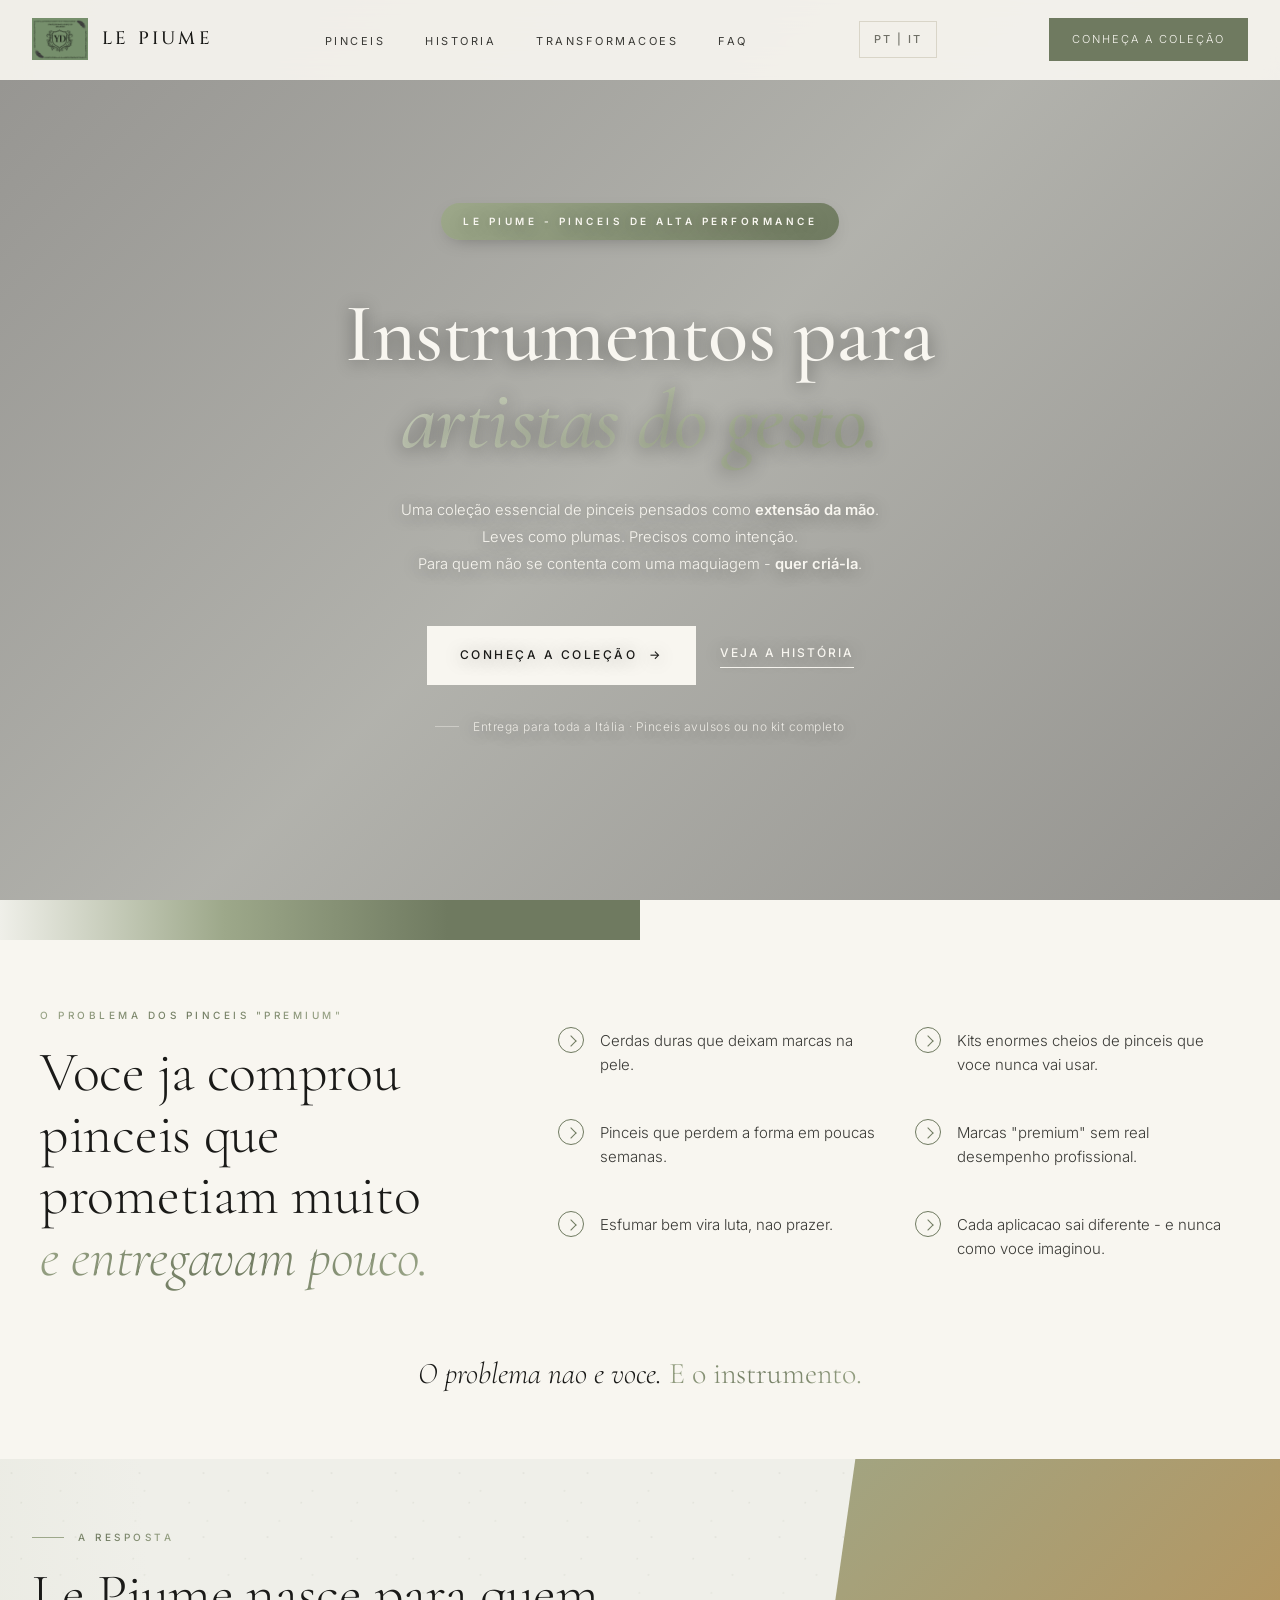
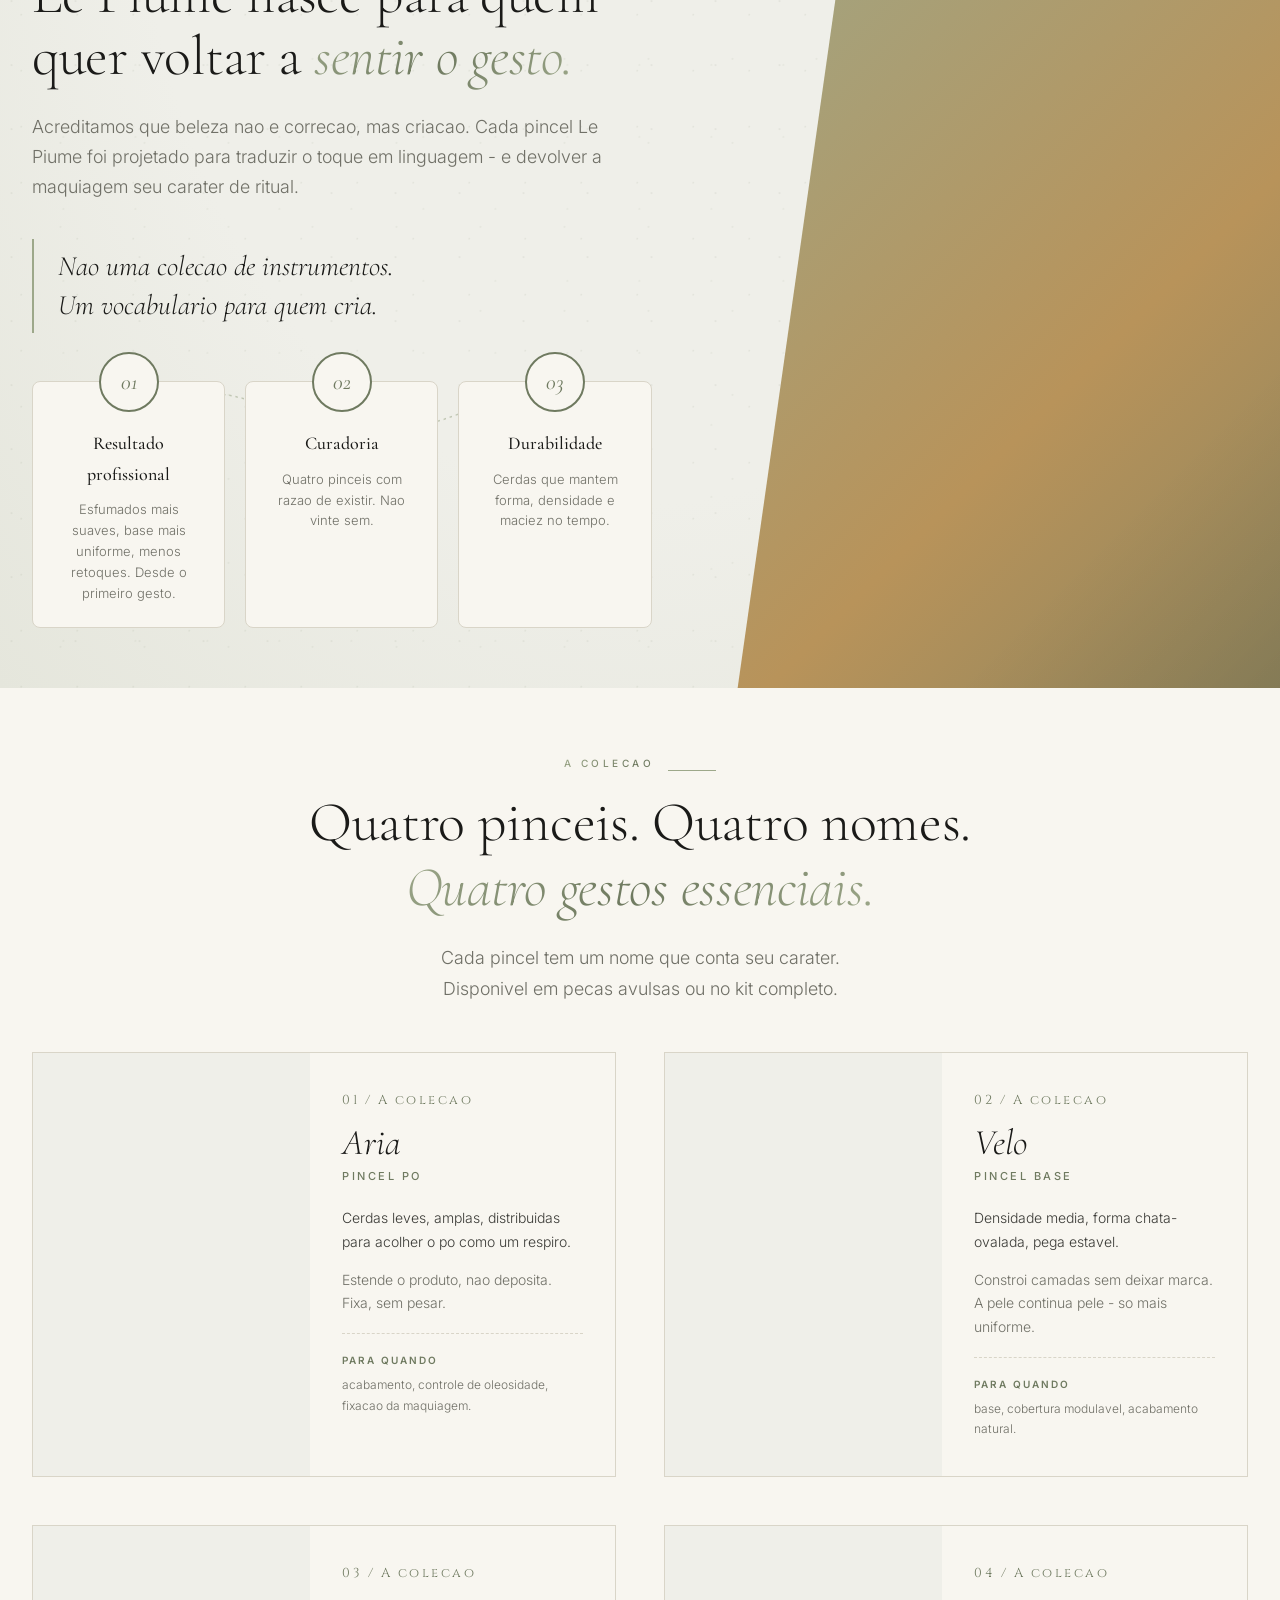
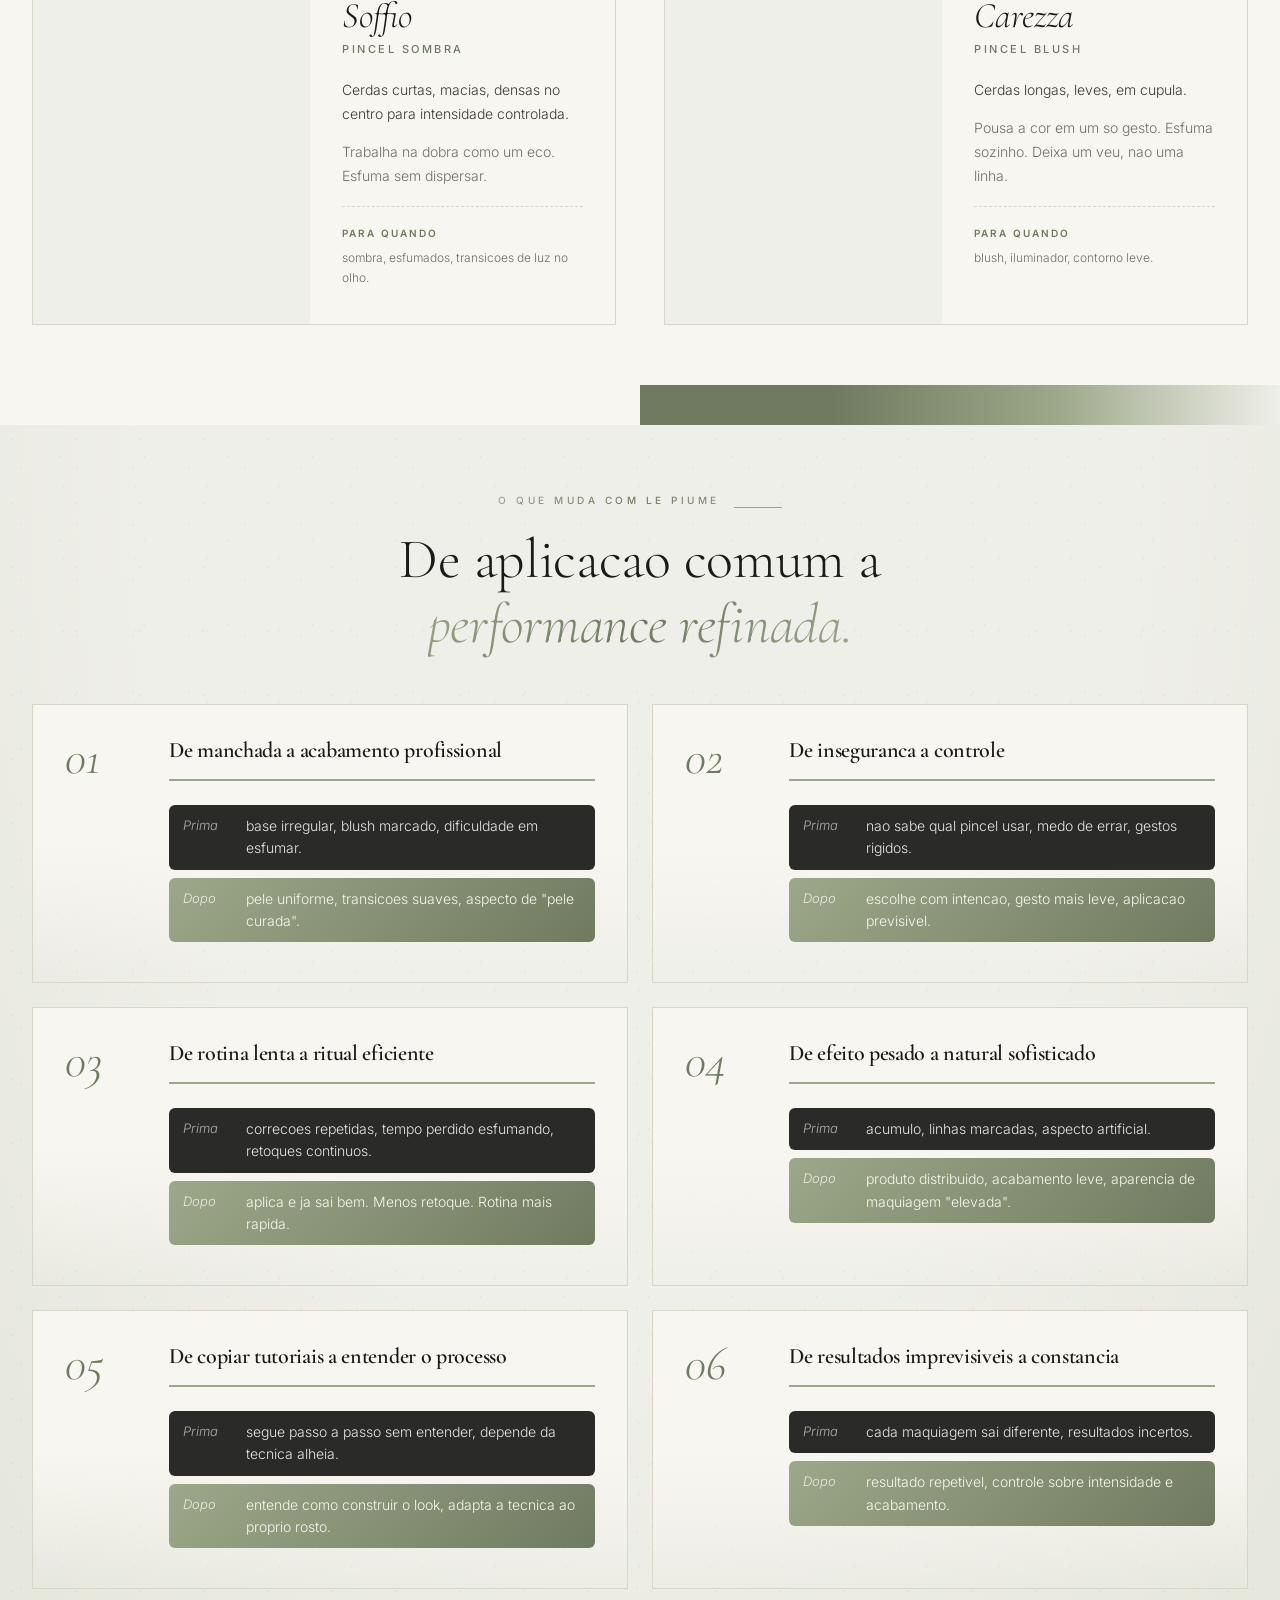
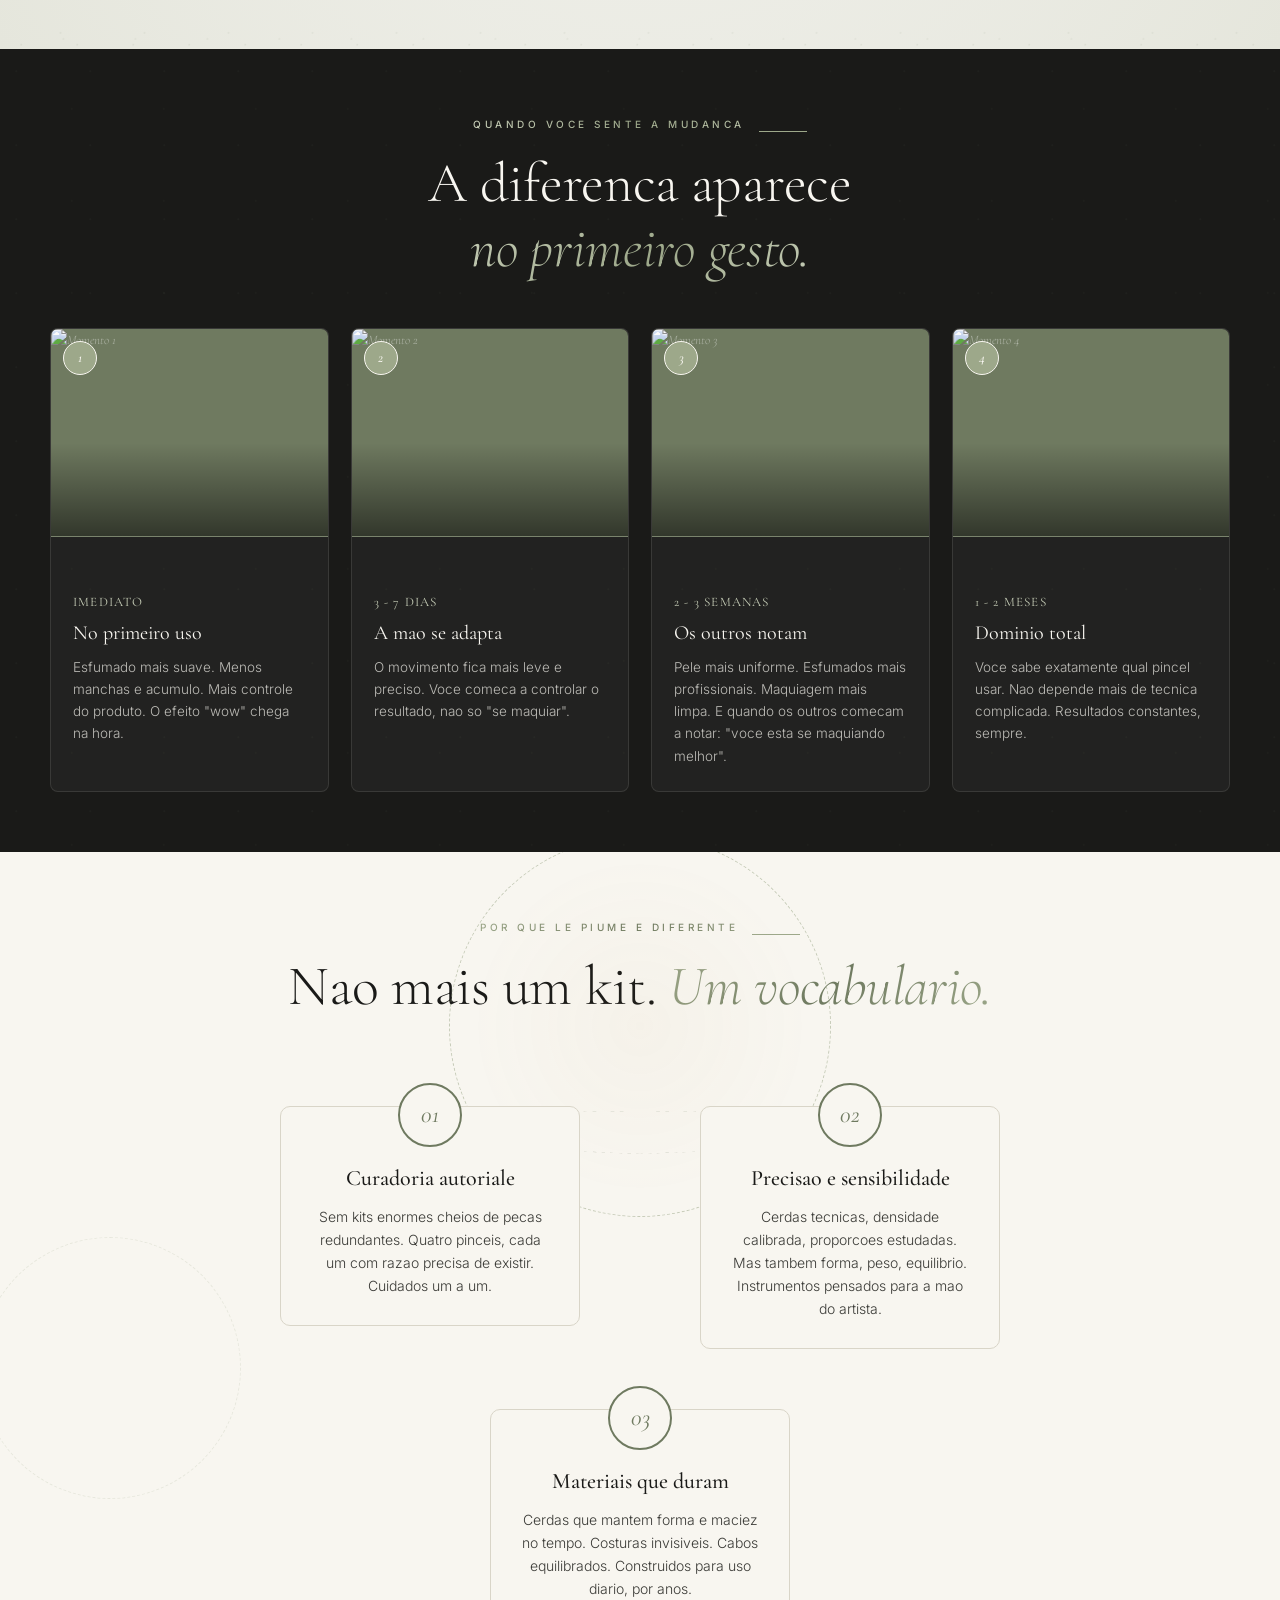
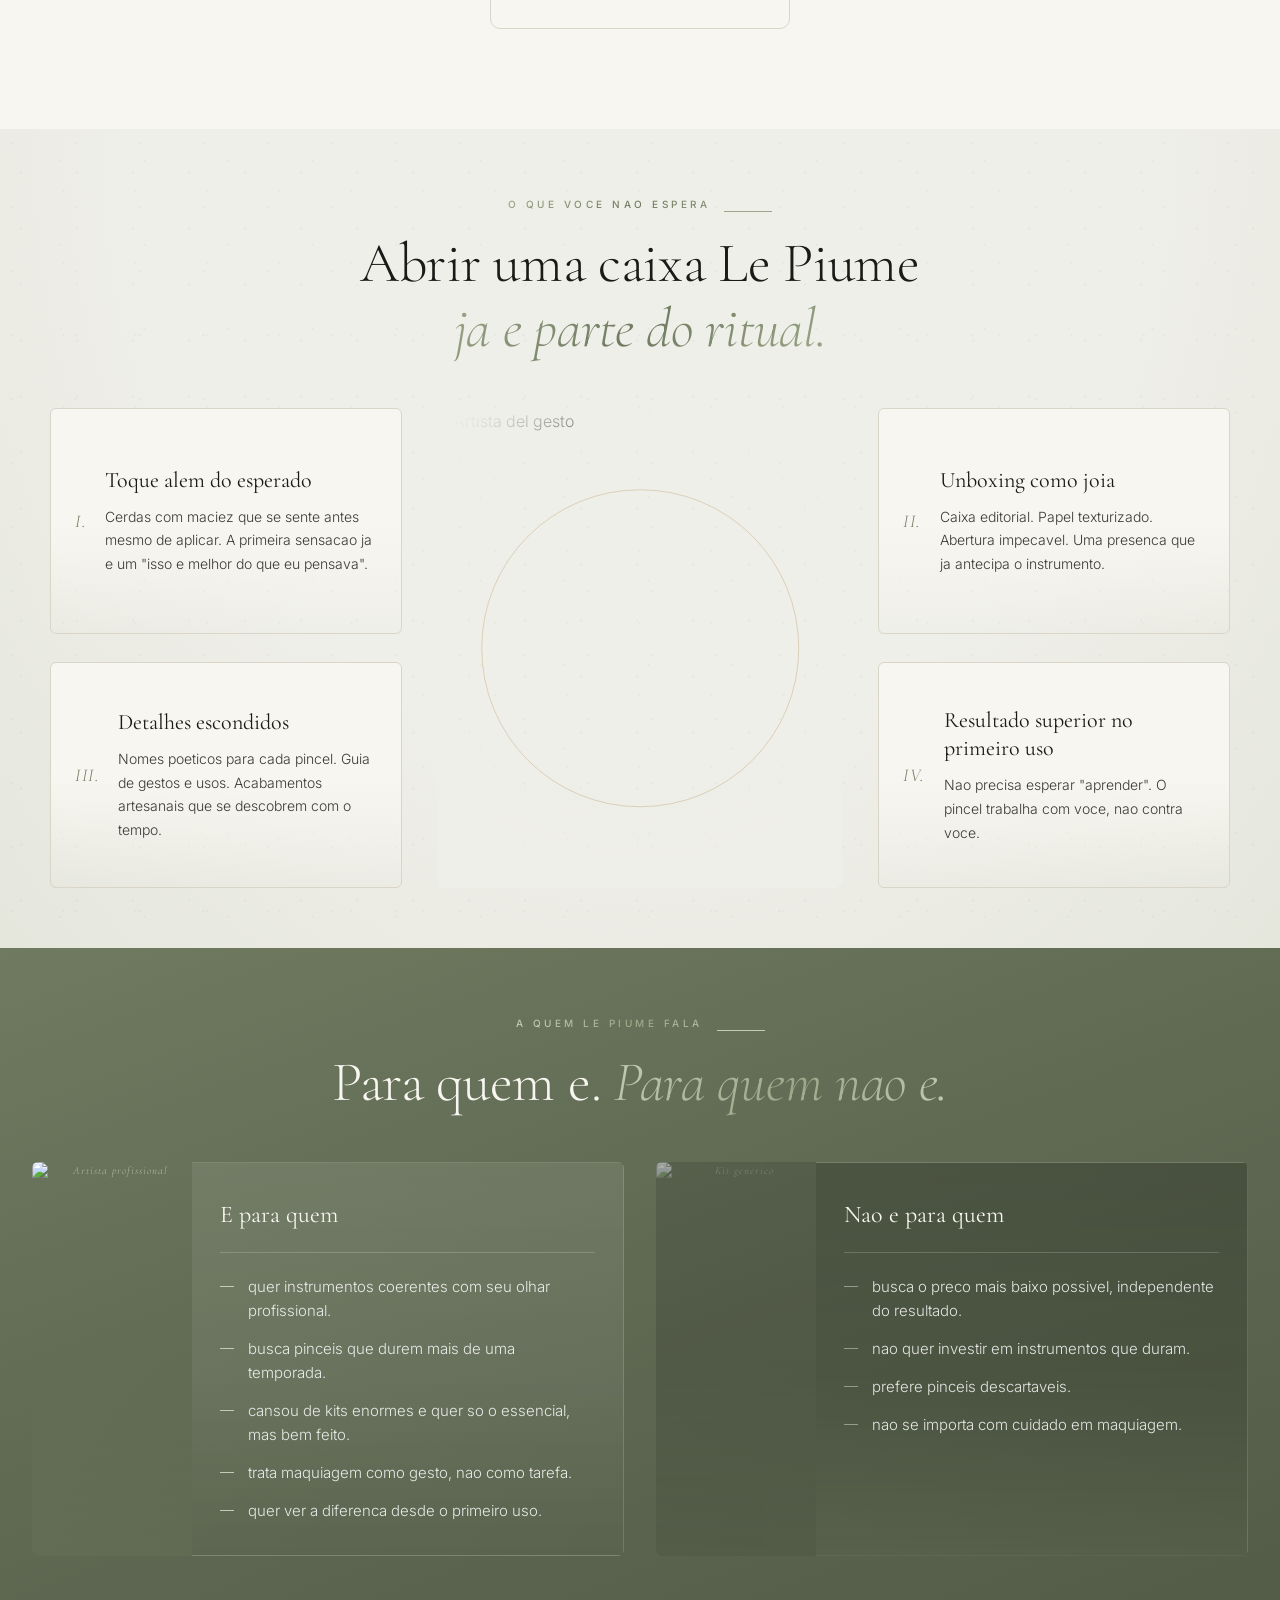
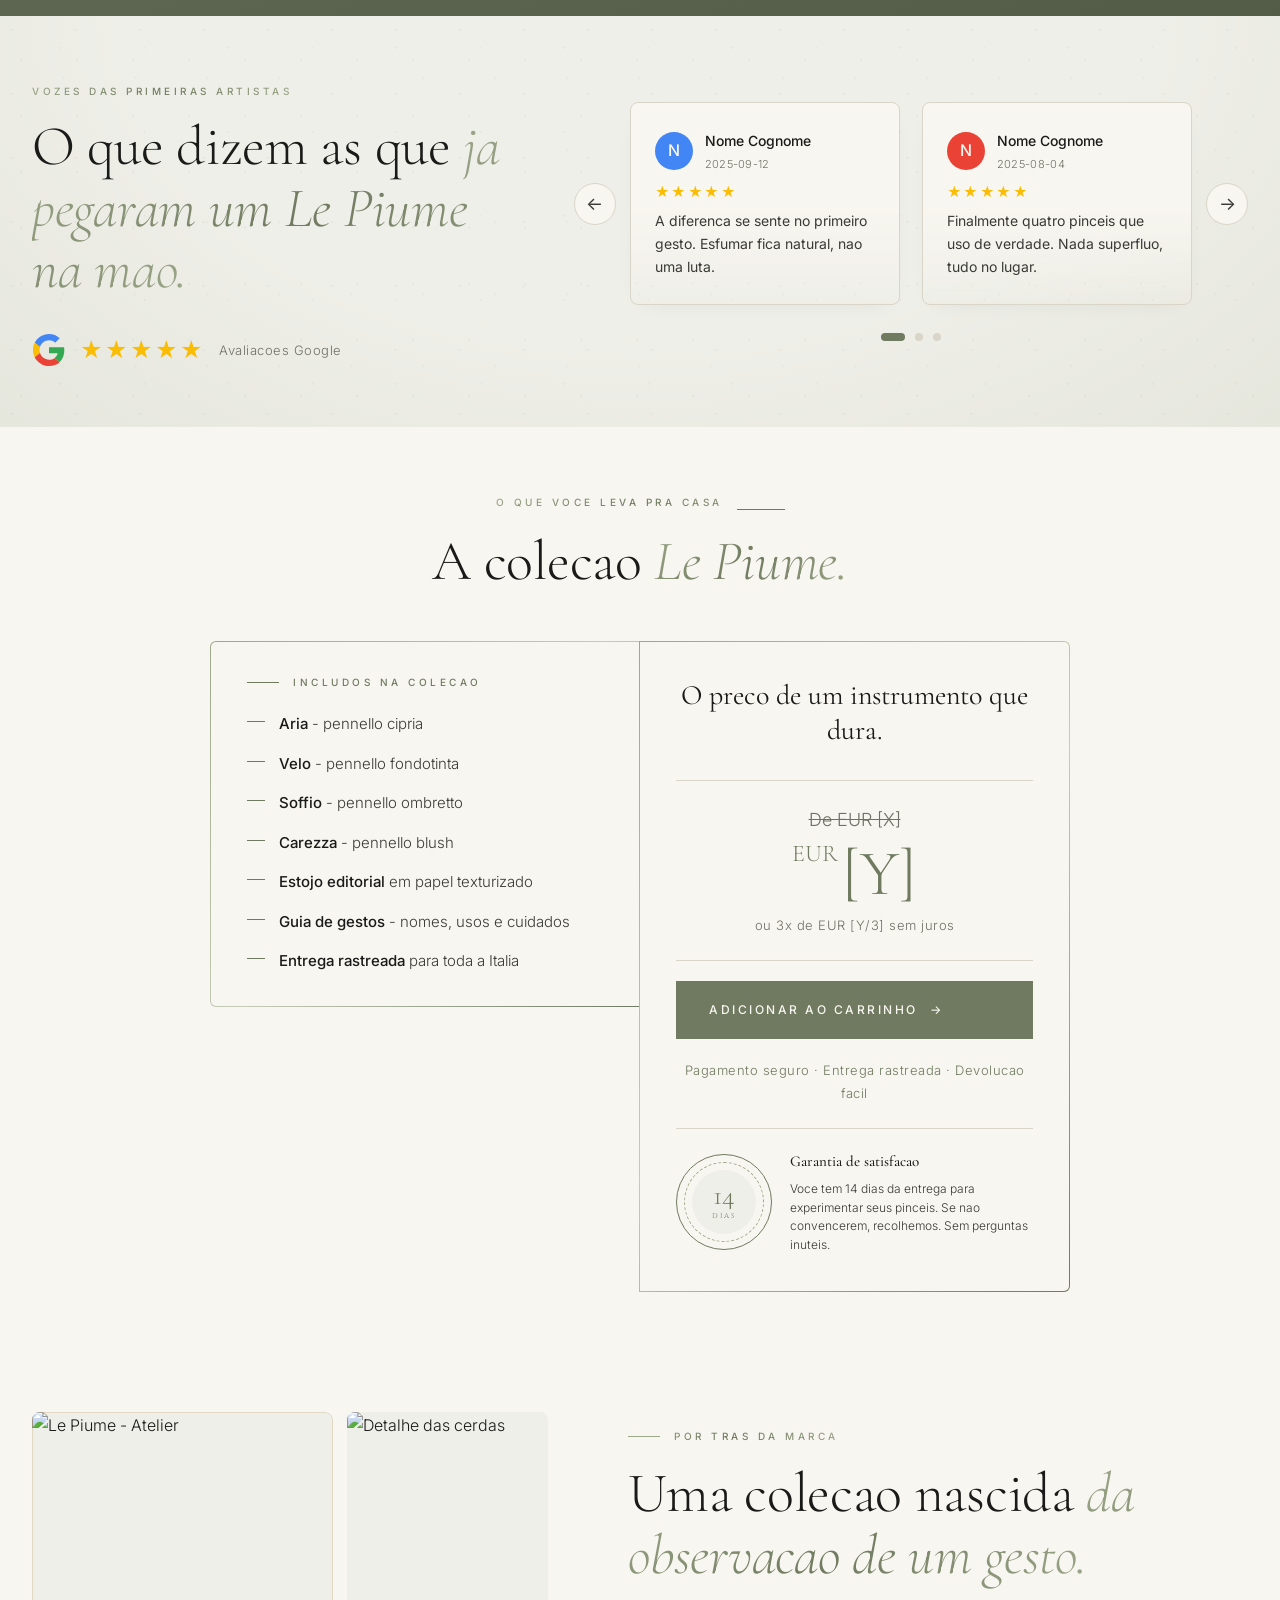
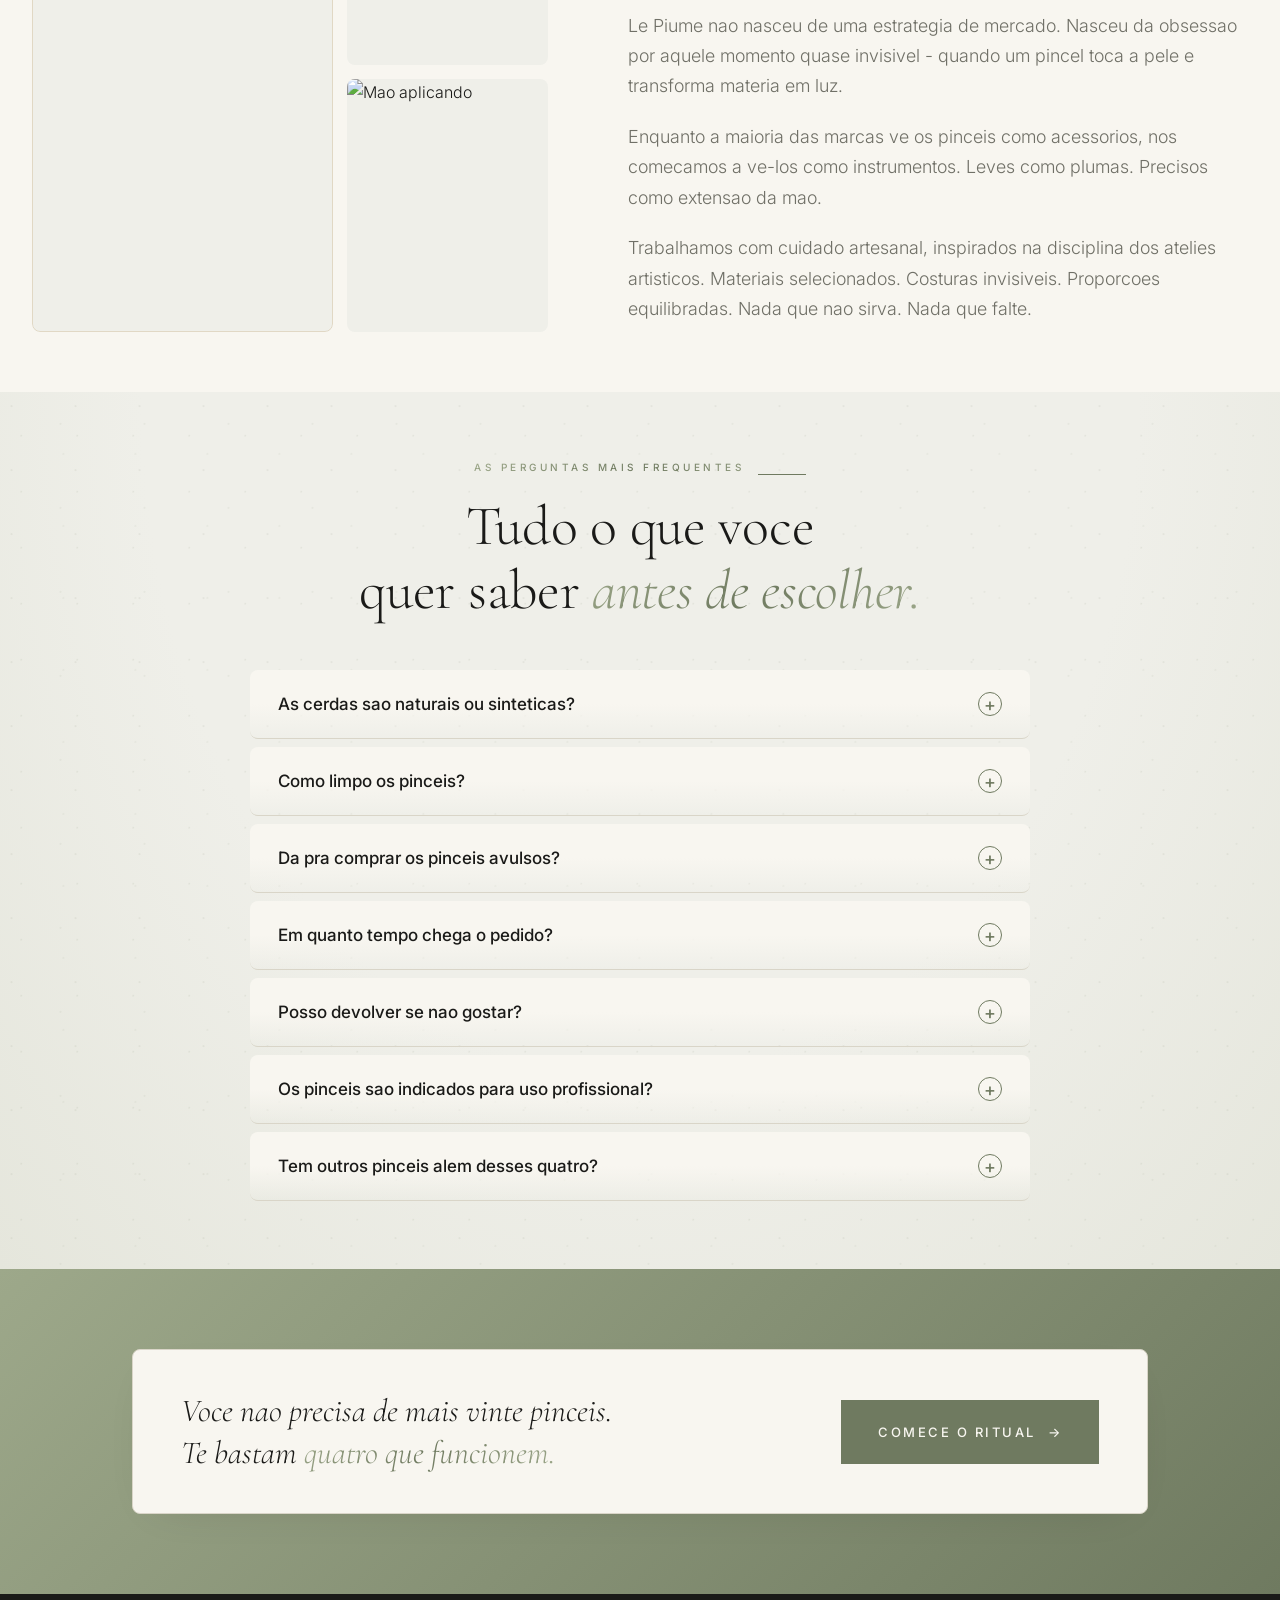
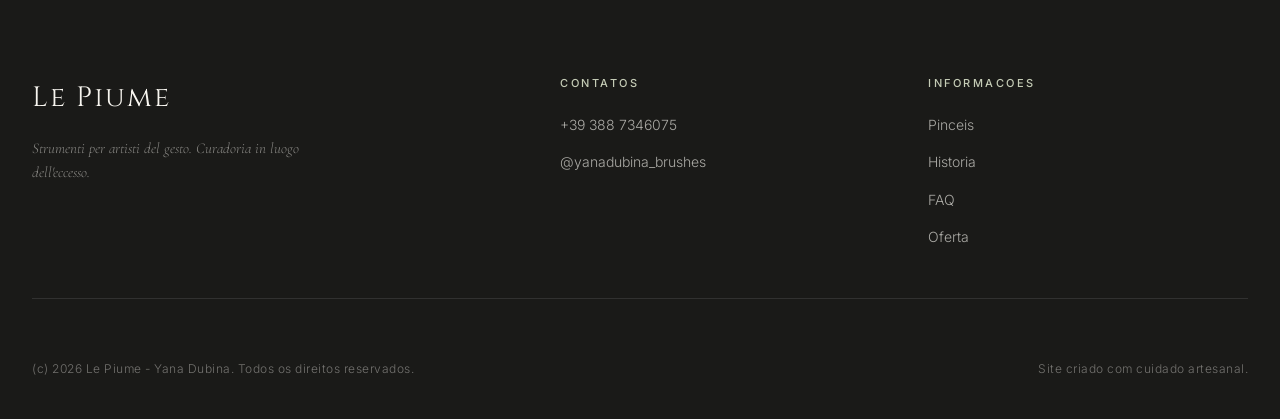
==== commit 0beb618b: "Hero sub: force 3 lines via block spans with nowrap (mobile re-flows)" ====
--- a/index-pt.html
+++ b/index-pt.html
@@ -40,7 +40,7 @@
   <div class="hero__content">
     <span class="eyebrow fade-in">Le Piume - Pinceis de alta performance</span>
     <h1 class="h1 hero__title fade-in">Instrumentos para <em>artistas do gesto.</em></h1>
-    <p class="hero__sub fade-in">Uma coleção essencial de pinceis pensados como <strong>extensão da mão</strong>.<br>Leves como plumas. Precisos como intenção.<br>Para quem não se contenta com uma maquiagem - <strong style="white-space:nowrap">quer criá-la</strong>.</p>
+    <p class="hero__sub fade-in"><span class="line">Uma coleção essencial de pinceis pensados como <strong>extensão da mão</strong>.</span><span class="line">Leves como plumas. Precisos como intenção.</span><span class="line">Para quem não se contenta com uma maquiagem - <strong style="white-space:nowrap">quer criá-la</strong>.</span></p>
     <div class="hero__cta-row fade-in">
       <a href="#offerta" class="btn btn--ink">Conheça a coleção <span class="btn__arrow">&rarr;</span></a>
       <a href="#storia" class="link">Veja a história</a>
--- a/style.css
+++ b/style.css
@@ -52,7 +52,7 @@
 .section__head .lead{margin:24px auto 0}
 .hero{min-height:100vh;display:flex;align-items:center;justify-content:center;padding:140px var(--gut) 100px;max-width:none;margin:0;position:relative;text-align:center}
 .hero__title{margin:32px 0}
-.hero__sub{font-size:clamp(15px,1.3vw,17px);color:var(--ink-soft);line-height:1.7;max-width:720px;margin:0 auto 48px;text-align:center}
+.hero__sub{font-size:clamp(14px,1.15vw,16px);color:var(--ink-soft);line-height:1.85;max-width:none;margin:0 auto 48px;text-align:center}
 .hero__cta-row{display:flex;gap:24px;align-items:center;flex-wrap:wrap}
 .hero__visual{position:relative;aspect-ratio:1;display:flex;align-items:center;justify-content:center}
 .hero__visual::before{content:"";position:absolute;inset:0;background:var(--sage-paper);border-radius:8px}
@@ -704,31 +704,30 @@
 .diff-wrap::before{
   content:"";
   position:absolute;
-  width:600px;
-  height:600px;
-  border:2px solid var(--sage-dark);
+  width:520px;
+  height:520px;
+  border:3px solid var(--sage-dark);
   border-radius:50%;
   left:50%;
   top:50%;
   transform:translate(-50%,-50%);
-  opacity:.5;
+  opacity:.85;
   z-index:0;
   pointer-events:none;
 }
 .diff-wrap::after{
   content:"";
   position:absolute;
-  width:760px;
-  height:760px;
-  border:1px dashed var(--sage);
+  width:620px;
+  height:620px;
+  border:1.5px dashed var(--sage);
   border-radius:50%;
   left:50%;
   top:50%;
   transform:translate(-50%,-50%);
-  opacity:.3;
+  opacity:.55;
   z-index:0;
   pointer-events:none;
-  animation:rotateRing 60s linear infinite;
 }
 .diff-wrap .diff-connector{
   position:absolute;
@@ -1181,3 +1180,11 @@
 
 /* Oferta: bloco esquerdo com altura natural reduzida */
 #offerta .offerta__col--list{padding:32px 36px;align-self:start}
+
+
+/* Hero sub: 3 linhas garantidas via spans block */
+.hero__sub .line{display:block;white-space:nowrap}
+@media(max-width:900px){
+  .hero__sub{font-size:13px}
+  .hero__sub .line{white-space:normal}
+}
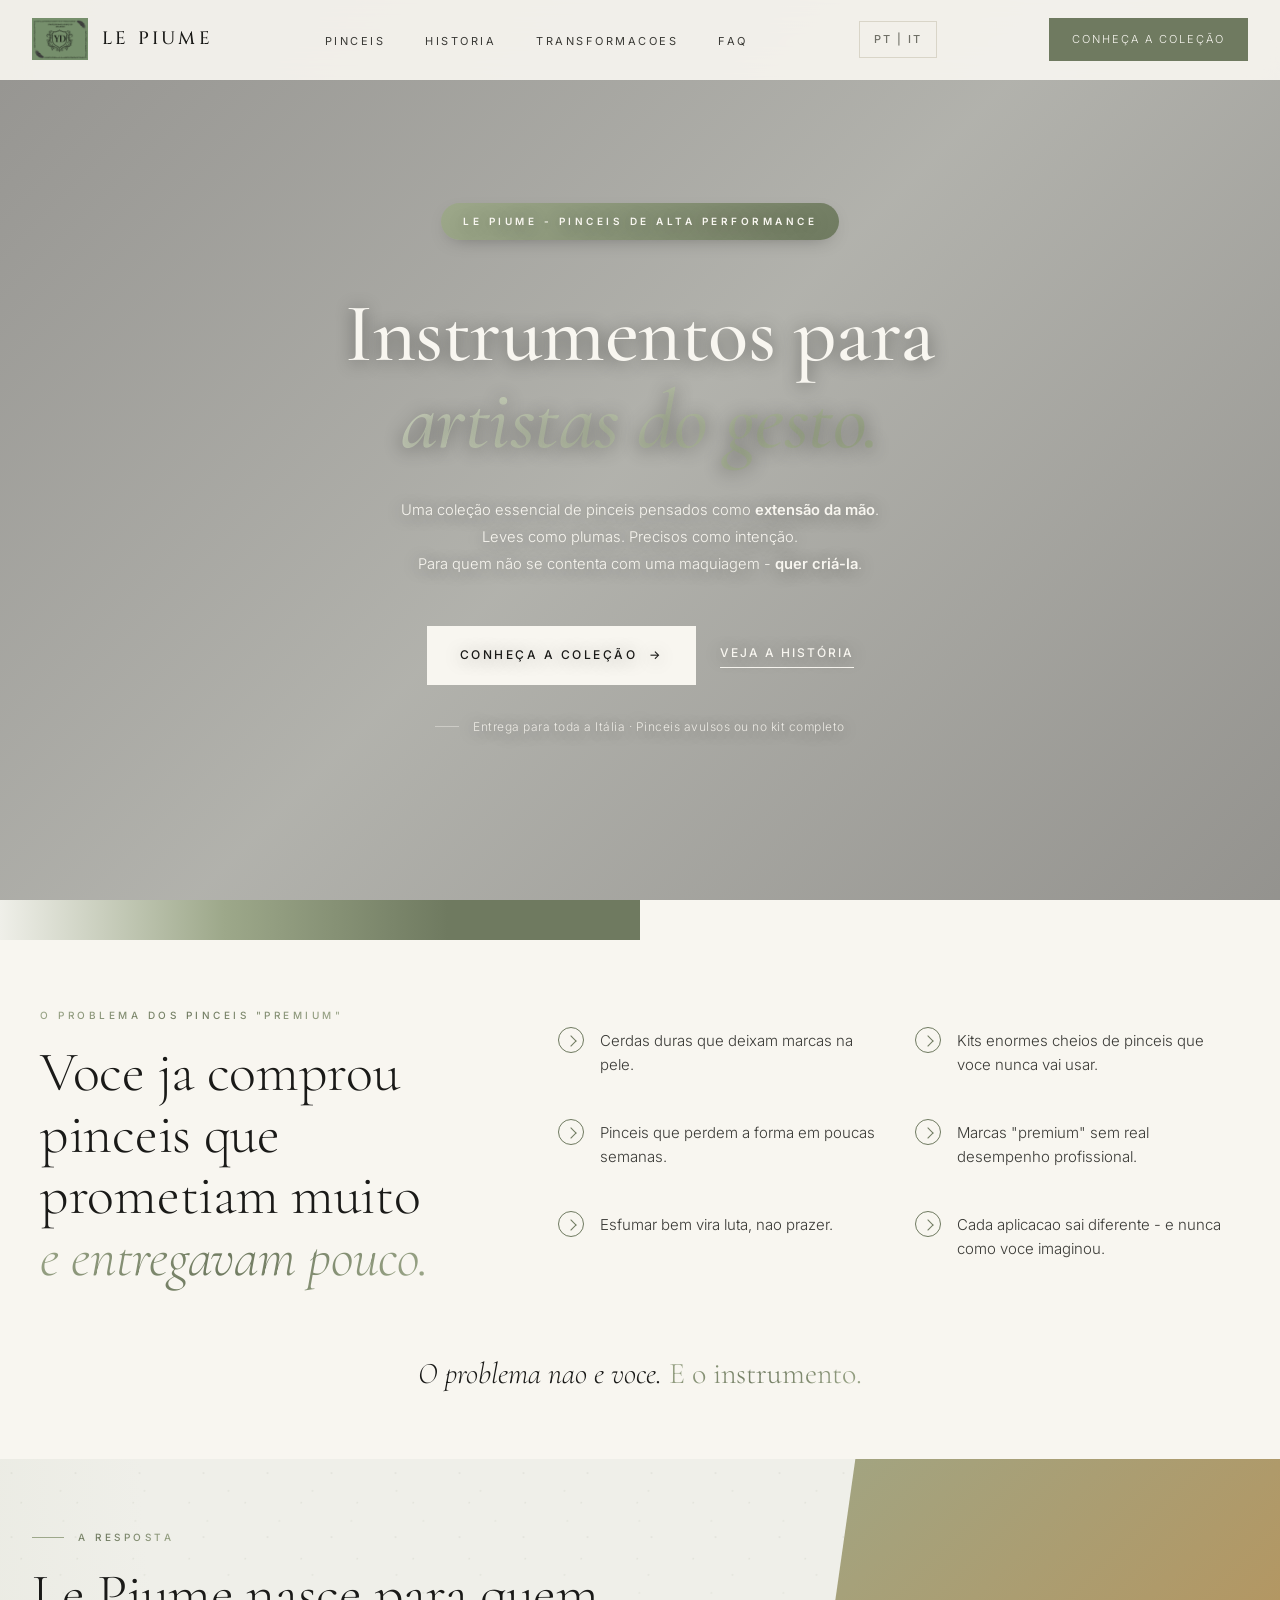
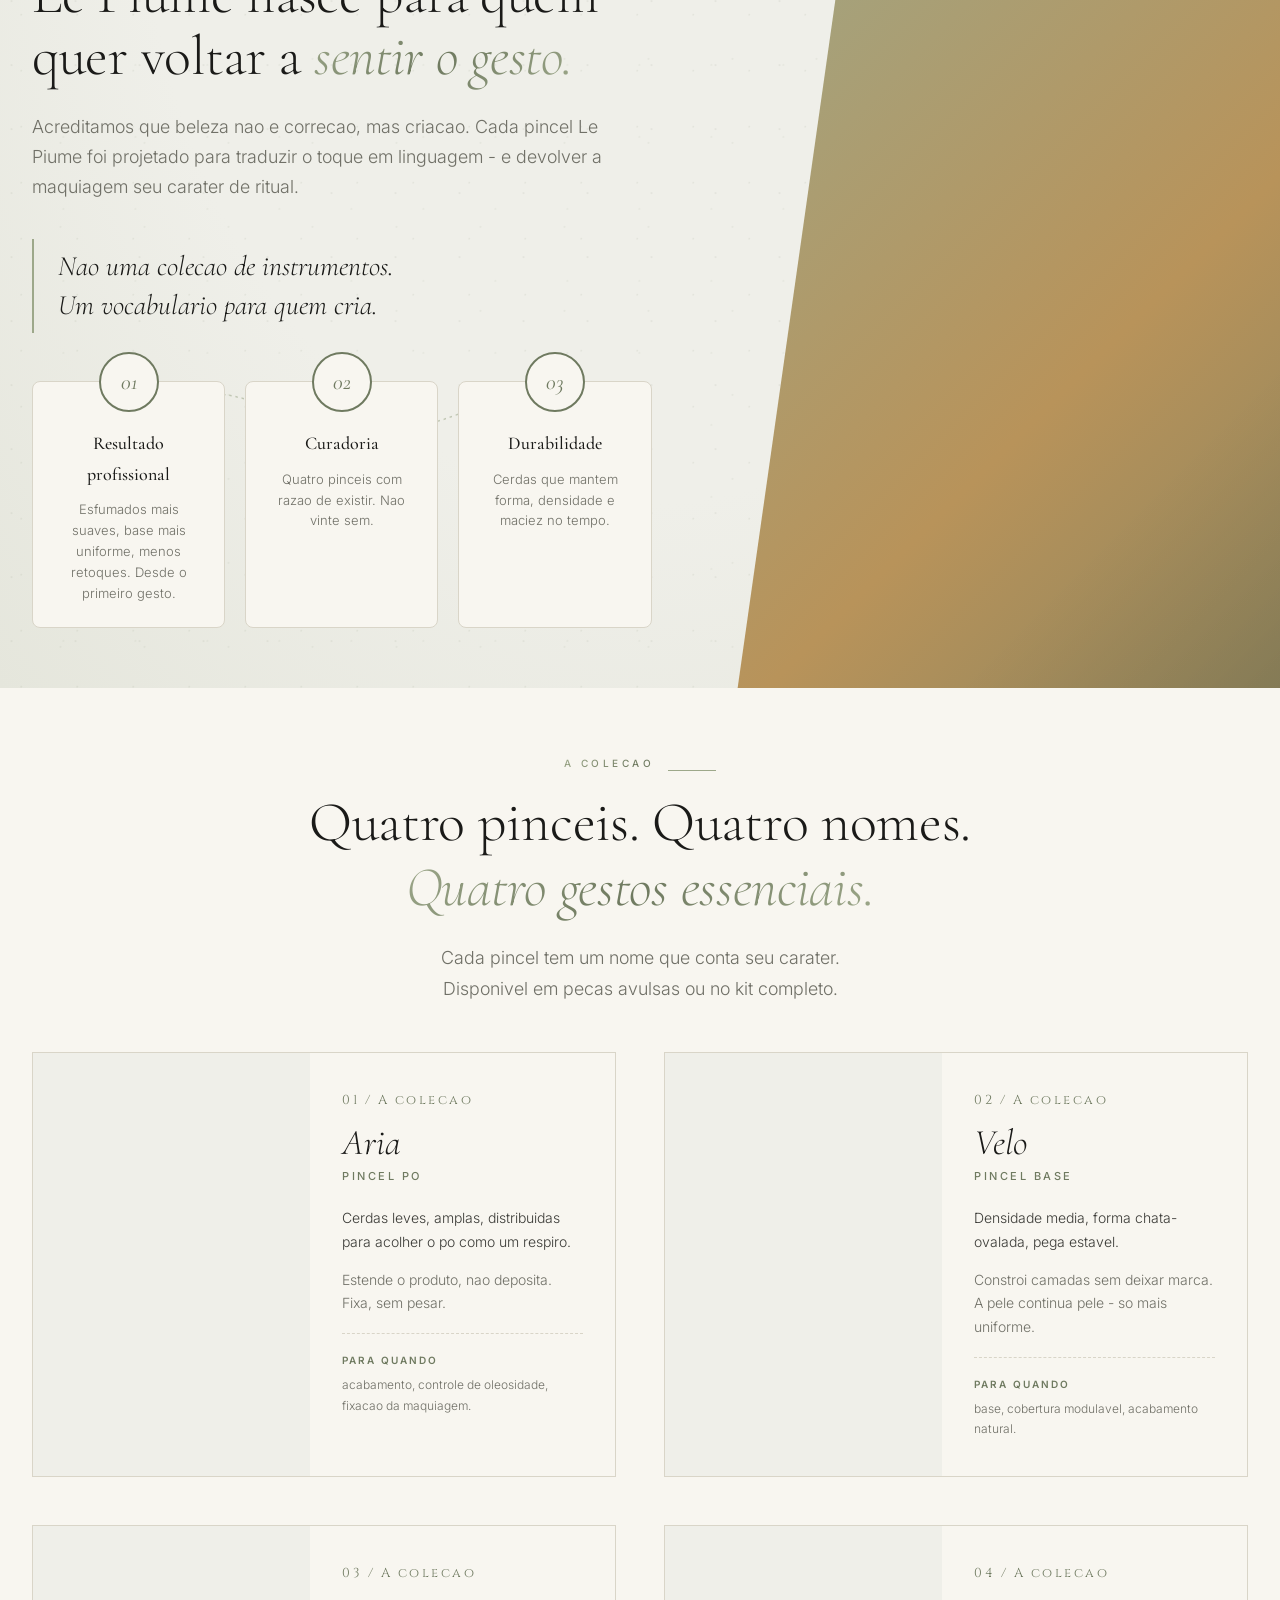
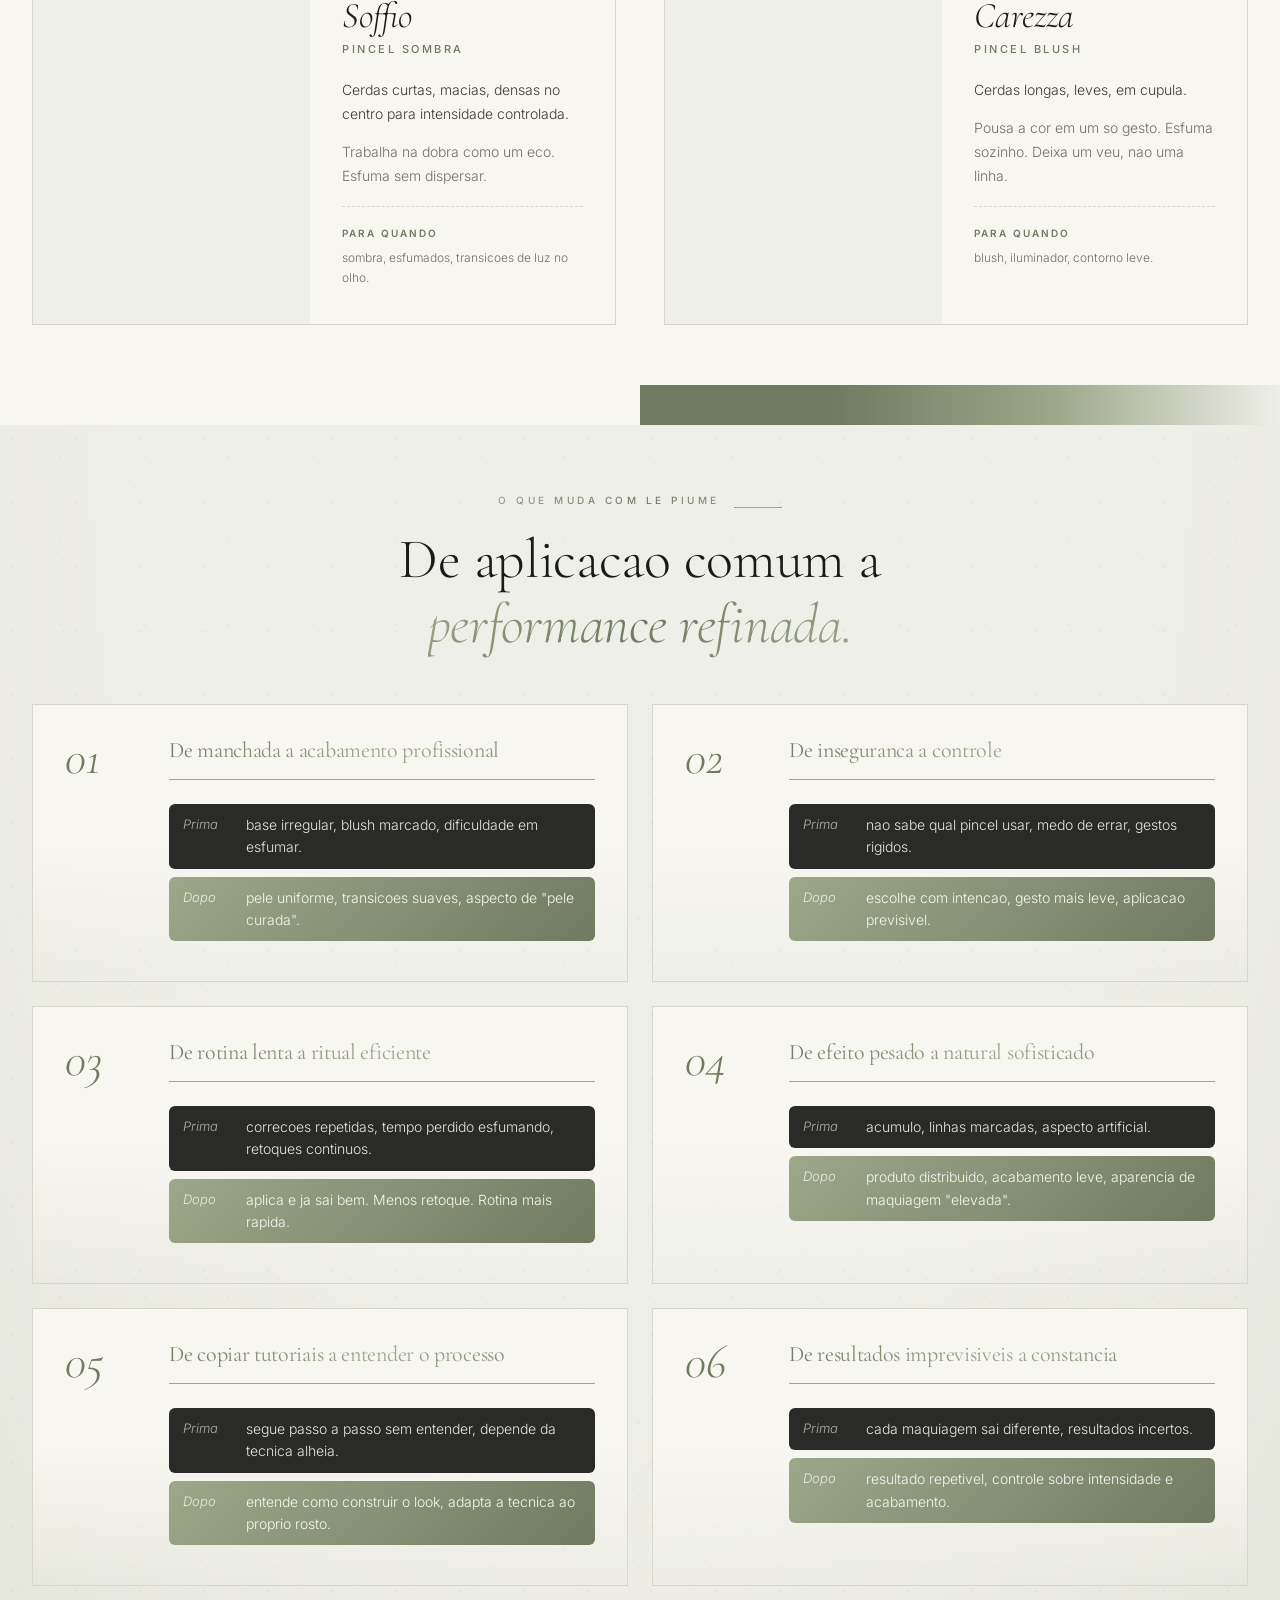
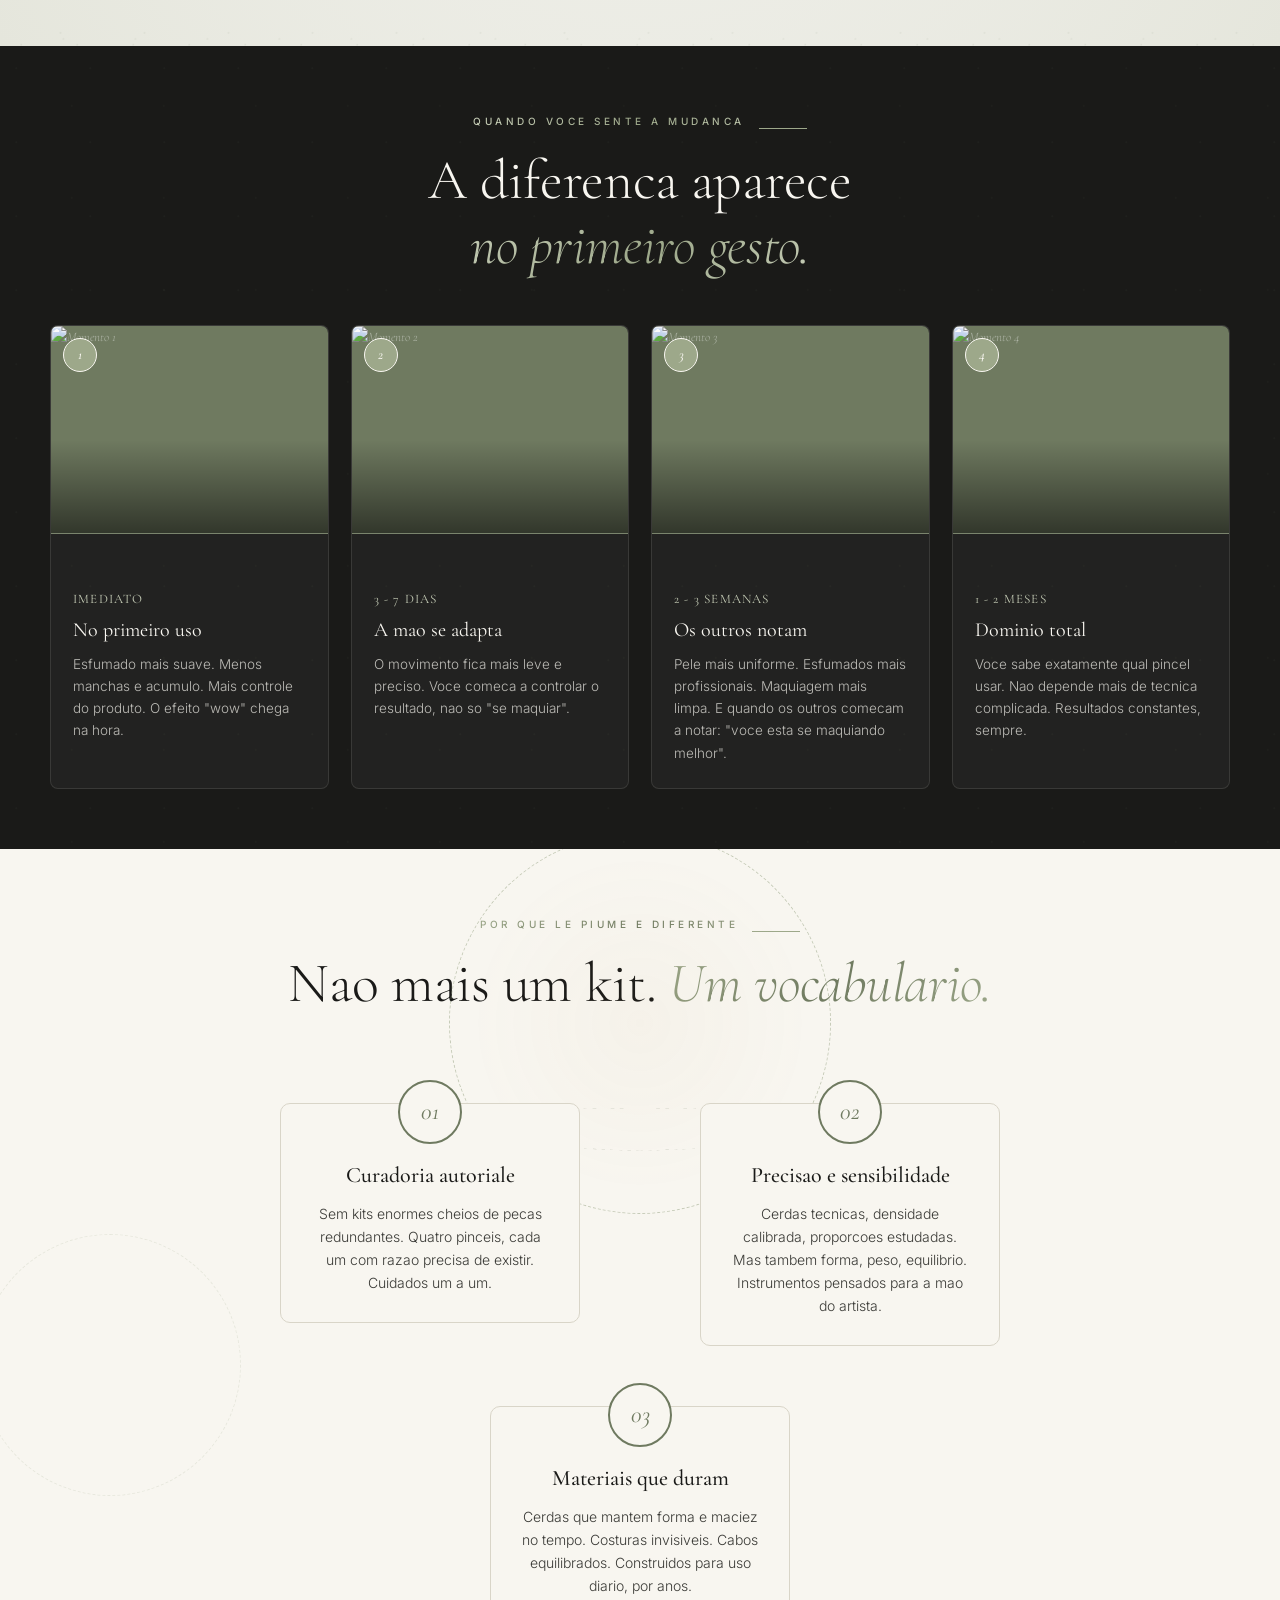
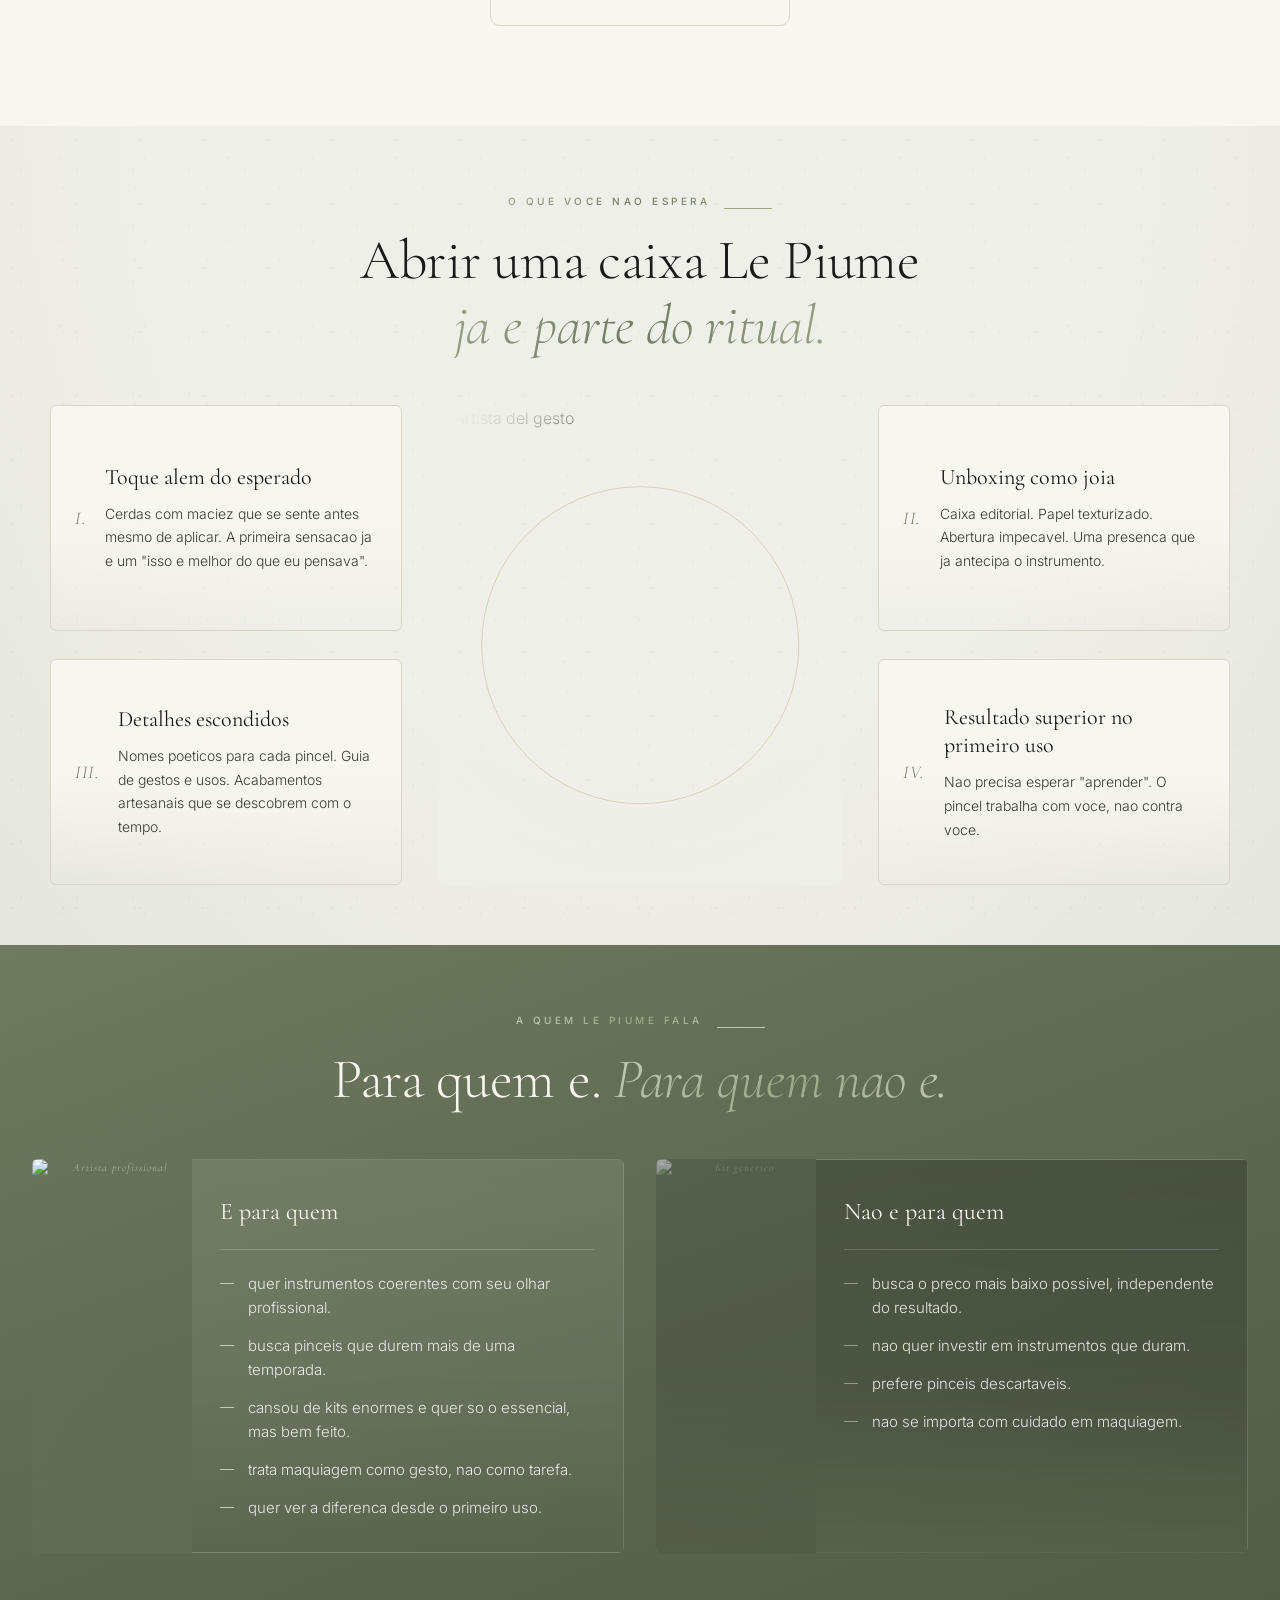
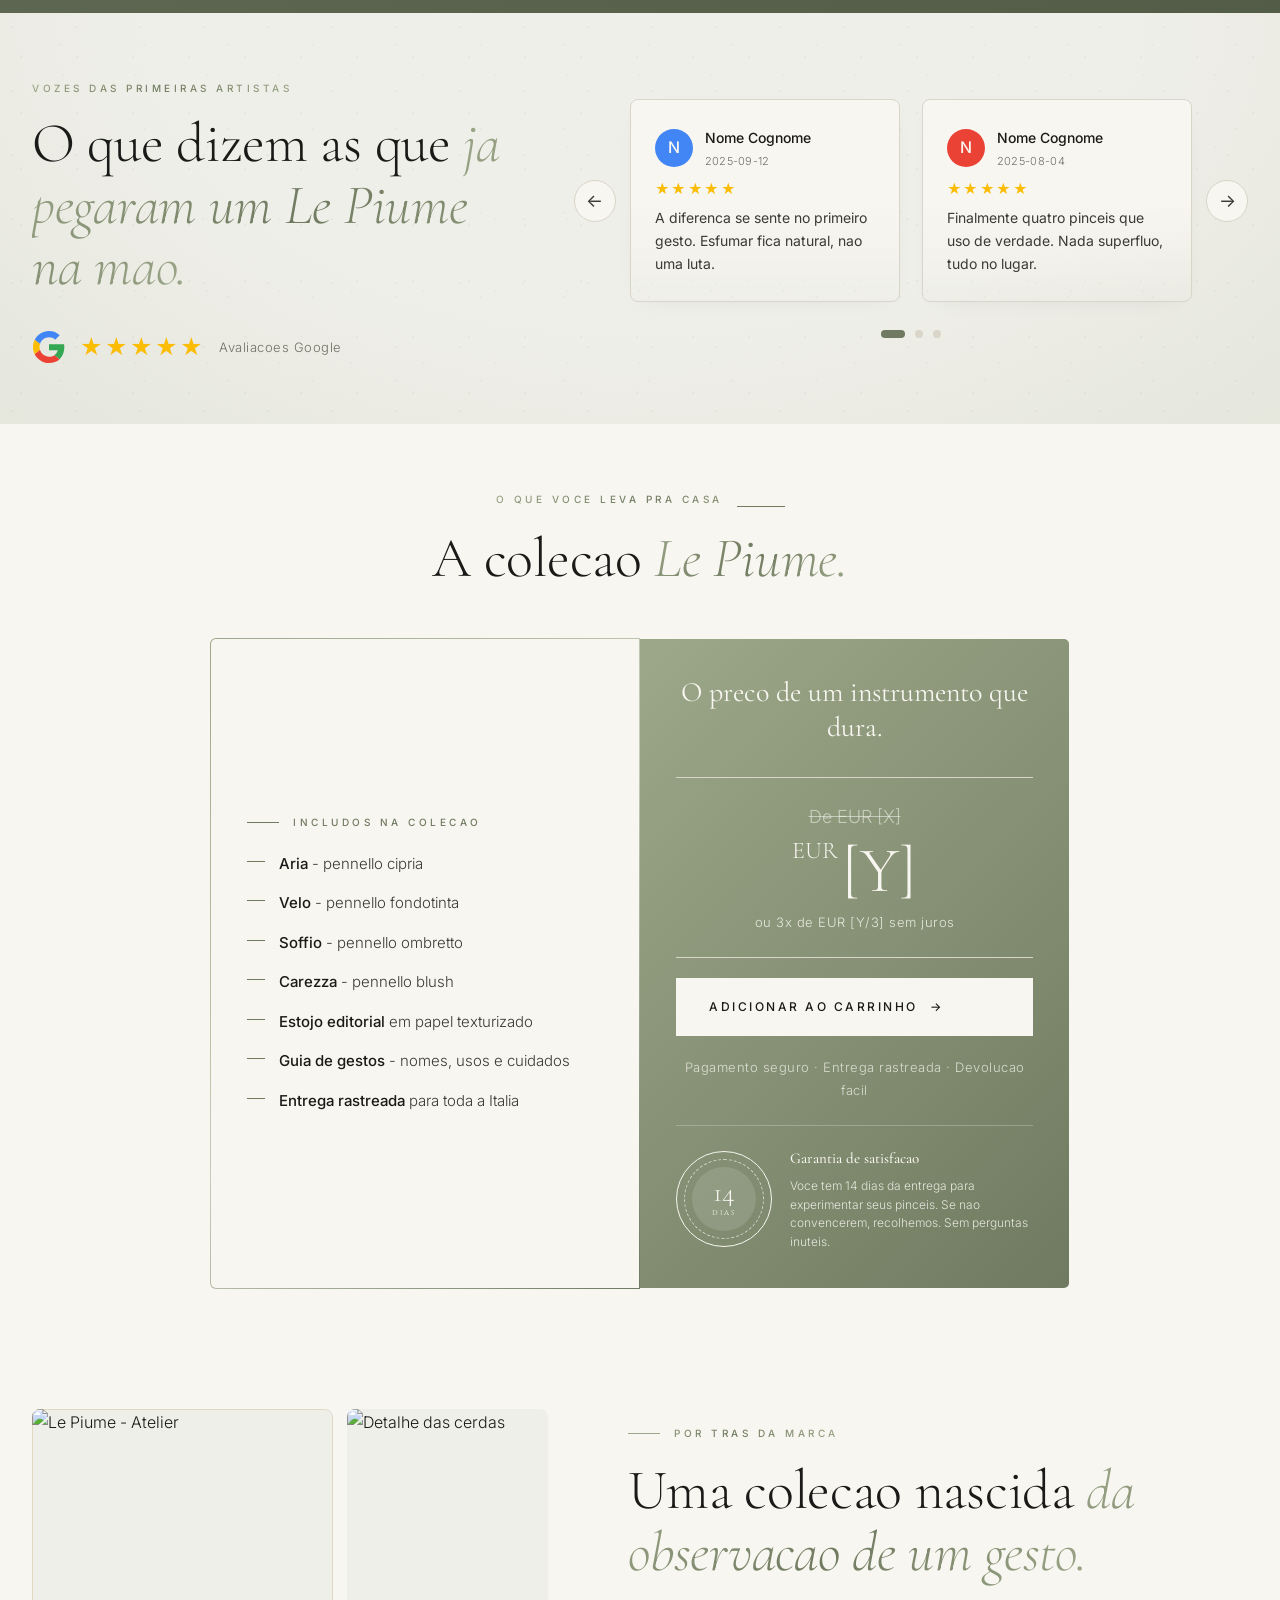
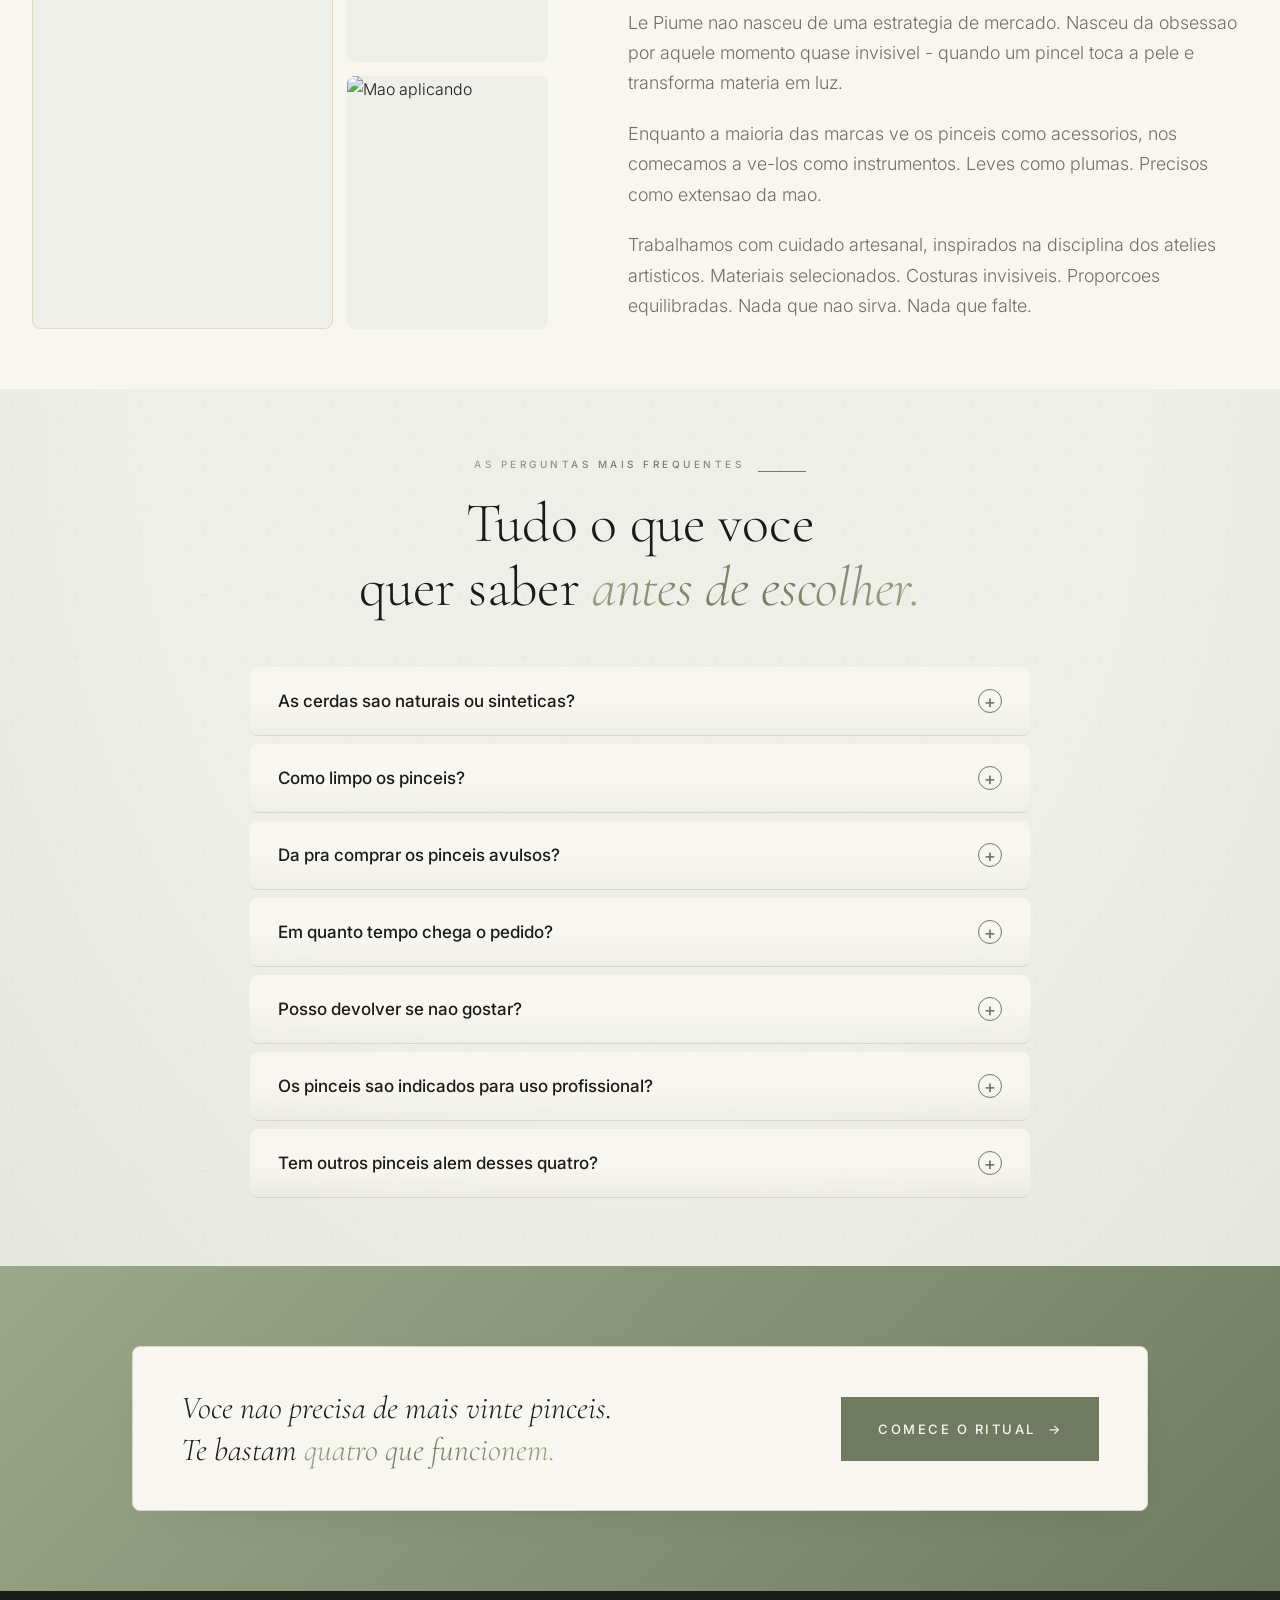
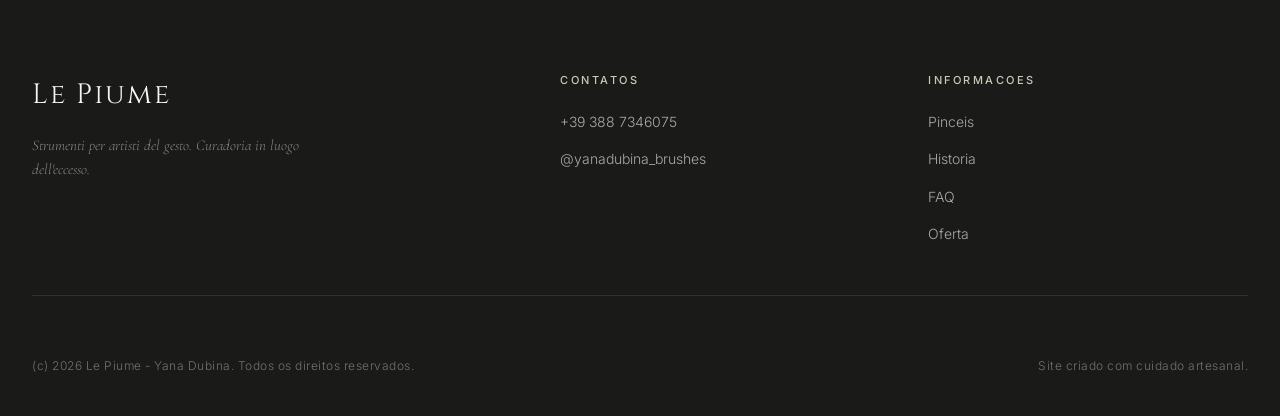
==== commit 5498f64b: "timeline 4: use local pennello-0090.jpg (was leftover Unsplash)" ====
--- a/index-pt.html
+++ b/index-pt.html
@@ -178,7 +178,7 @@
       <div class="timeline__item fade-in"><div class="timeline__img"><span class="timeline__num">1</span><img src="assets/img/pennello-0002.jpg" alt="Momento 1" loading="lazy"></div><div class="timeline__content"><div class="timeline__time">Imediato</div><h4 class="timeline__title">No primeiro uso</h4><p class="timeline__text">Esfumado mais suave. Menos manchas e acumulo. Mais controle do produto. O efeito "wow" chega na hora.</p></div></div>
       <div class="timeline__item fade-in"><div class="timeline__img"><span class="timeline__num">2</span><img src="assets/img/pennello-0009.jpg" alt="Momento 2" loading="lazy"></div><div class="timeline__content"><div class="timeline__time">3 - 7 dias</div><h4 class="timeline__title">A mao se adapta</h4><p class="timeline__text">O movimento fica mais leve e preciso. Voce comeca a controlar o resultado, nao so "se maquiar".</p></div></div>
       <div class="timeline__item fade-in"><div class="timeline__img"><span class="timeline__num">3</span><img src="assets/img/pennello-0035.jpg" alt="Momento 3" loading="lazy"></div><div class="timeline__content"><div class="timeline__time">2 - 3 semanas</div><h4 class="timeline__title">Os outros notam</h4><p class="timeline__text">Pele mais uniforme. Esfumados mais profissionais. Maquiagem mais limpa. E quando os outros comecam a notar: "voce esta se maquiando melhor".</p></div></div>
-      <div class="timeline__item fade-in"><div class="timeline__img"><span class="timeline__num">4</span><img src="https://images.unsplash.com/photo-1487412947147-5cebf100ffc2?w=900&q=80&auto=format" alt="Momento 4" loading="lazy"></div><div class="timeline__content"><div class="timeline__time">1 - 2 meses</div><h4 class="timeline__title">Dominio total</h4><p class="timeline__text">Voce sabe exatamente qual pincel usar. Nao depende mais de tecnica complicada. Resultados constantes, sempre.</p></div></div>
+      <div class="timeline__item fade-in"><div class="timeline__img"><span class="timeline__num">4</span><img src="assets/img/pennello-0090.jpg" alt="Momento 4" loading="lazy"></div><div class="timeline__content"><div class="timeline__time">1 - 2 meses</div><h4 class="timeline__title">Dominio total</h4><p class="timeline__text">Voce sabe exatamente qual pincel usar. Nao depende mais de tecnica complicada. Resultados constantes, sempre.</p></div></div>
     </div>
   </div>
 </section>
--- a/style.css
+++ b/style.css
@@ -107,7 +107,7 @@
 .trans{display:grid;grid-template-columns:80px 1fr;gap:24px;padding:32px;border:1px solid var(--line);background:var(--paper);transition:all .3s}
 .trans:hover{border-color:var(--gold)}
 .trans__num{font-family:var(--serif);font-style:italic;color:var(--gold-dark);font-size:48px;font-weight:300;line-height:.9}
-.trans__title{font-family:var(--serif);font-size:clamp(22px,1.6vw,26px);font-weight:600;margin-bottom:24px;color:var(--ink);line-height:1.25;letter-spacing:-.3px;padding-bottom:14px;border-bottom:2px solid var(--sage)}
+.trans__title{font-family:var(--serif);font-size:clamp(22px,1.6vw,26px);font-weight:400;margin-bottom:24px;line-height:1.25;letter-spacing:-.3px;padding-bottom:14px;border-bottom:1px solid var(--sage);background:linear-gradient(135deg,var(--sage-dark) 0%,var(--sage) 50%,var(--sage-dark) 100%);-webkit-background-clip:text;background-clip:text;color:transparent;-webkit-text-fill-color:transparent}
 .trans__row{font-size:14px;line-height:1.6;color:var(--ink-soft);margin-bottom:6px;display:flex;gap:8px}
 .trans__row span{flex-shrink:0;width:55px;font-style:italic;color:var(--mute);font-size:13px}
 
@@ -823,7 +823,7 @@
 }
 
 /* OFFERTA REDESIGN — 2 colunas grudadas, centralizadas, gradient sage */
-#offerta .offerta{display:grid;grid-template-columns:1fr 1fr;gap:0;align-items:start;max-width:860px;margin:0 auto}
+#offerta .offerta{display:grid;grid-template-columns:1fr 1fr;gap:0;align-items:stretch;max-width:860px;margin:0 auto}
 #offerta .offerta__col{position:relative;background:var(--paper);padding:36px 36px;border:1px solid transparent;background-image:linear-gradient(var(--paper),var(--paper)),linear-gradient(135deg,var(--sage) 0%,var(--sage-light) 50%,var(--sage-dark) 100%);background-origin:border-box;background-clip:padding-box,border-box;display:flex;flex-direction:column}
 #offerta .offerta__col--list{justify-content:center;align-items:center;border-radius:6px 0 0 6px}
 #offerta .offerta__col--list > *{width:100%;max-width:380px}
@@ -1179,7 +1179,7 @@
 
 
 /* Oferta: bloco esquerdo com altura natural reduzida */
-#offerta .offerta__col--list{padding:32px 36px;align-self:start}
+#offerta .offerta__col--list{padding:32px 36px;justify-content:center}
 
 
 /* Hero sub: 3 linhas garantidas via spans block */
@@ -1188,3 +1188,21 @@
   .hero__sub{font-size:13px}
   .hero__sub .line{white-space:normal}
 }
+
+
+/* Oferta col--buy: gradient sage com texto claro */
+#offerta .offerta__col--buy{background:linear-gradient(135deg,var(--sage) 0%,var(--sage-dark) 100%)!important;background-image:linear-gradient(135deg,var(--sage) 0%,var(--sage-dark) 100%)!important;background-clip:padding-box!important;color:var(--paper)}
+#offerta .offerta__col--buy .h3{color:var(--paper)}
+#offerta .offerta__col--buy .prezzo-old{color:rgba(248,246,240,.55)}
+#offerta .offerta__col--buy .prezzo-now{color:var(--paper)}
+#offerta .offerta__col--buy .prezzo-info{color:rgba(248,246,240,.85)}
+#offerta .offerta__col--buy .offerta__micro{color:rgba(248,246,240,.75)}
+#offerta .offerta__col--buy .btn--gold{background:var(--paper);color:var(--ink);border-color:var(--paper)}
+#offerta .offerta__col--buy .btn--gold:hover{background:var(--ink);color:var(--paper);border-color:var(--ink)}
+#offerta .offerta__col--buy .offerta__guarantee{border-top-color:rgba(248,246,240,.25)}
+#offerta .offerta__col--buy .offerta__guarantee-text strong{color:var(--paper)}
+#offerta .offerta__col--buy .offerta__guarantee-text p{color:rgba(248,246,240,.85)}
+#offerta .offerta__col--buy .garanzia__seal-num,#offerta .offerta__col--buy .garanzia__seal-label{color:var(--paper)}
+#offerta .offerta__col--buy .garanzia__seal--mini::before{border-color:var(--paper)}
+#offerta .offerta__col--buy .garanzia__seal--mini::after{border-color:rgba(248,246,240,.7)}
+#offerta .offerta__col--buy .garanzia__seal--mini .garanzia__seal-inner{background:rgba(255,255,255,.12)}
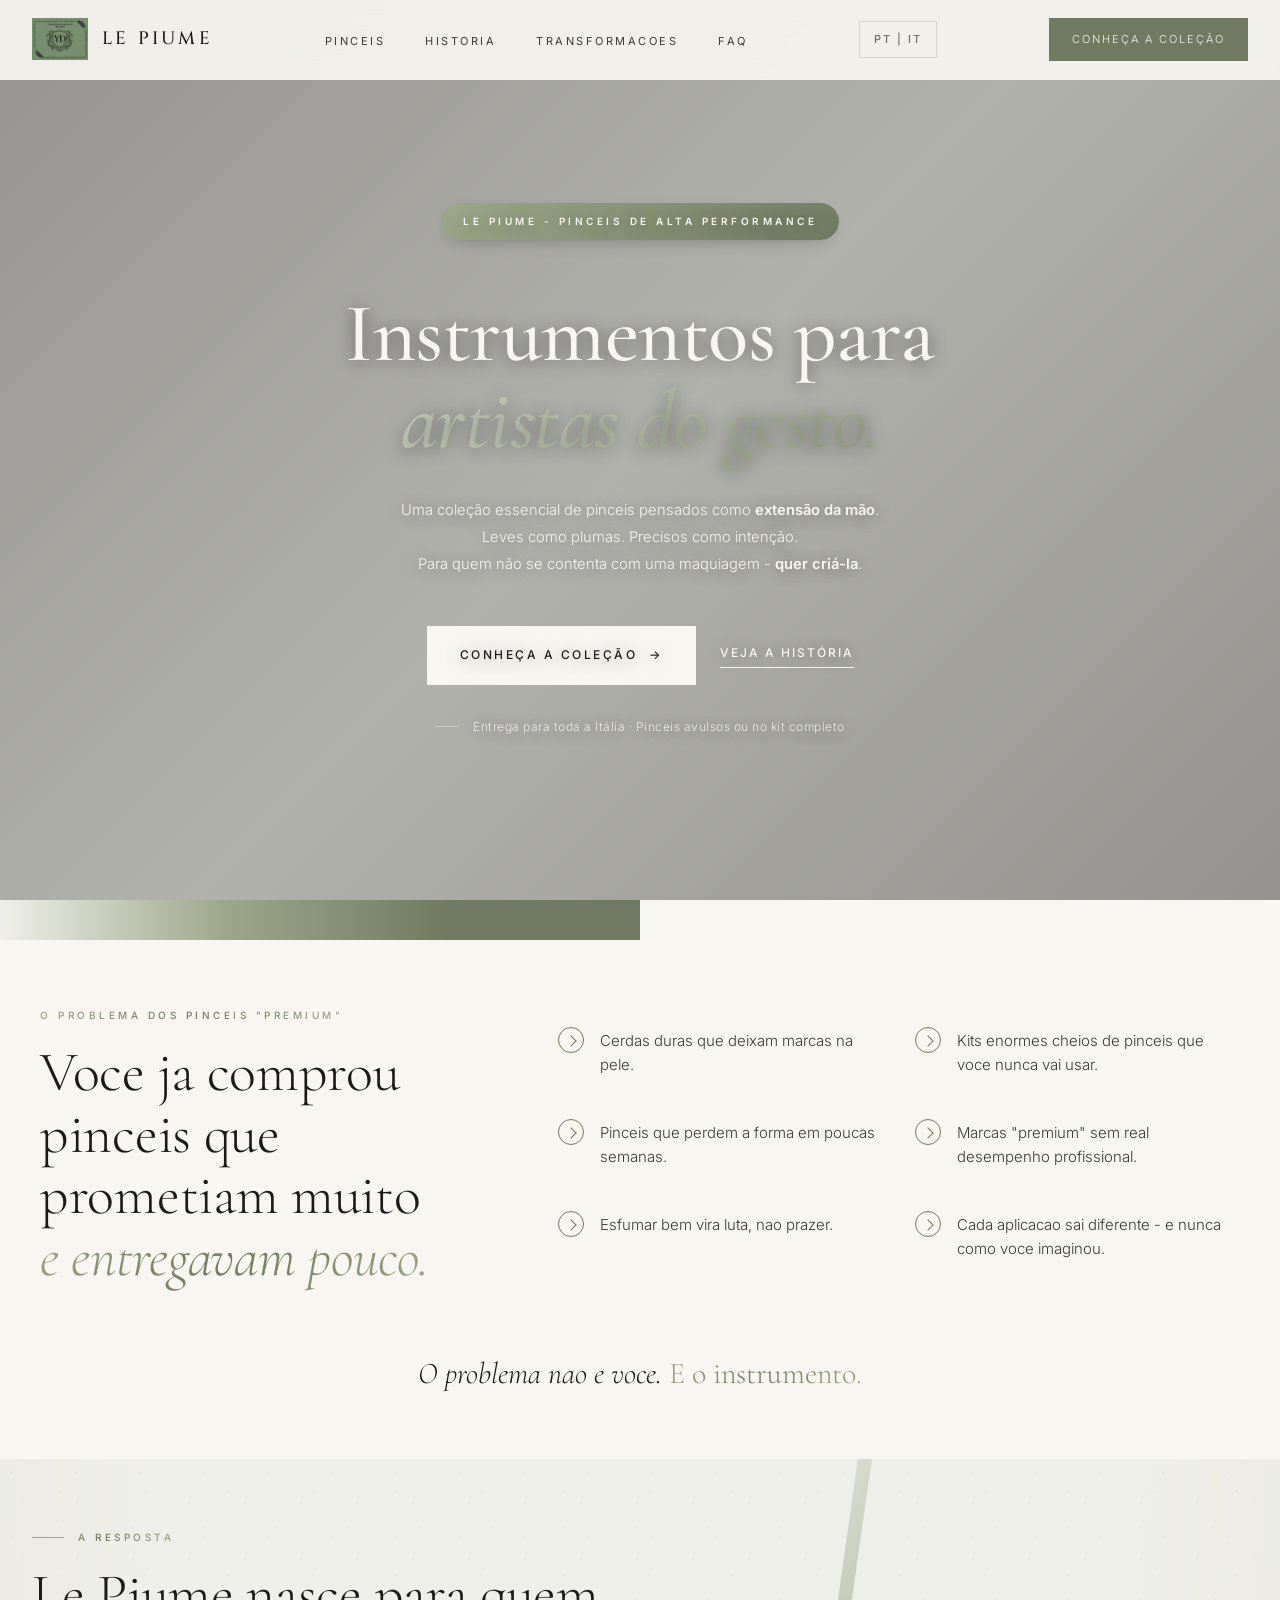
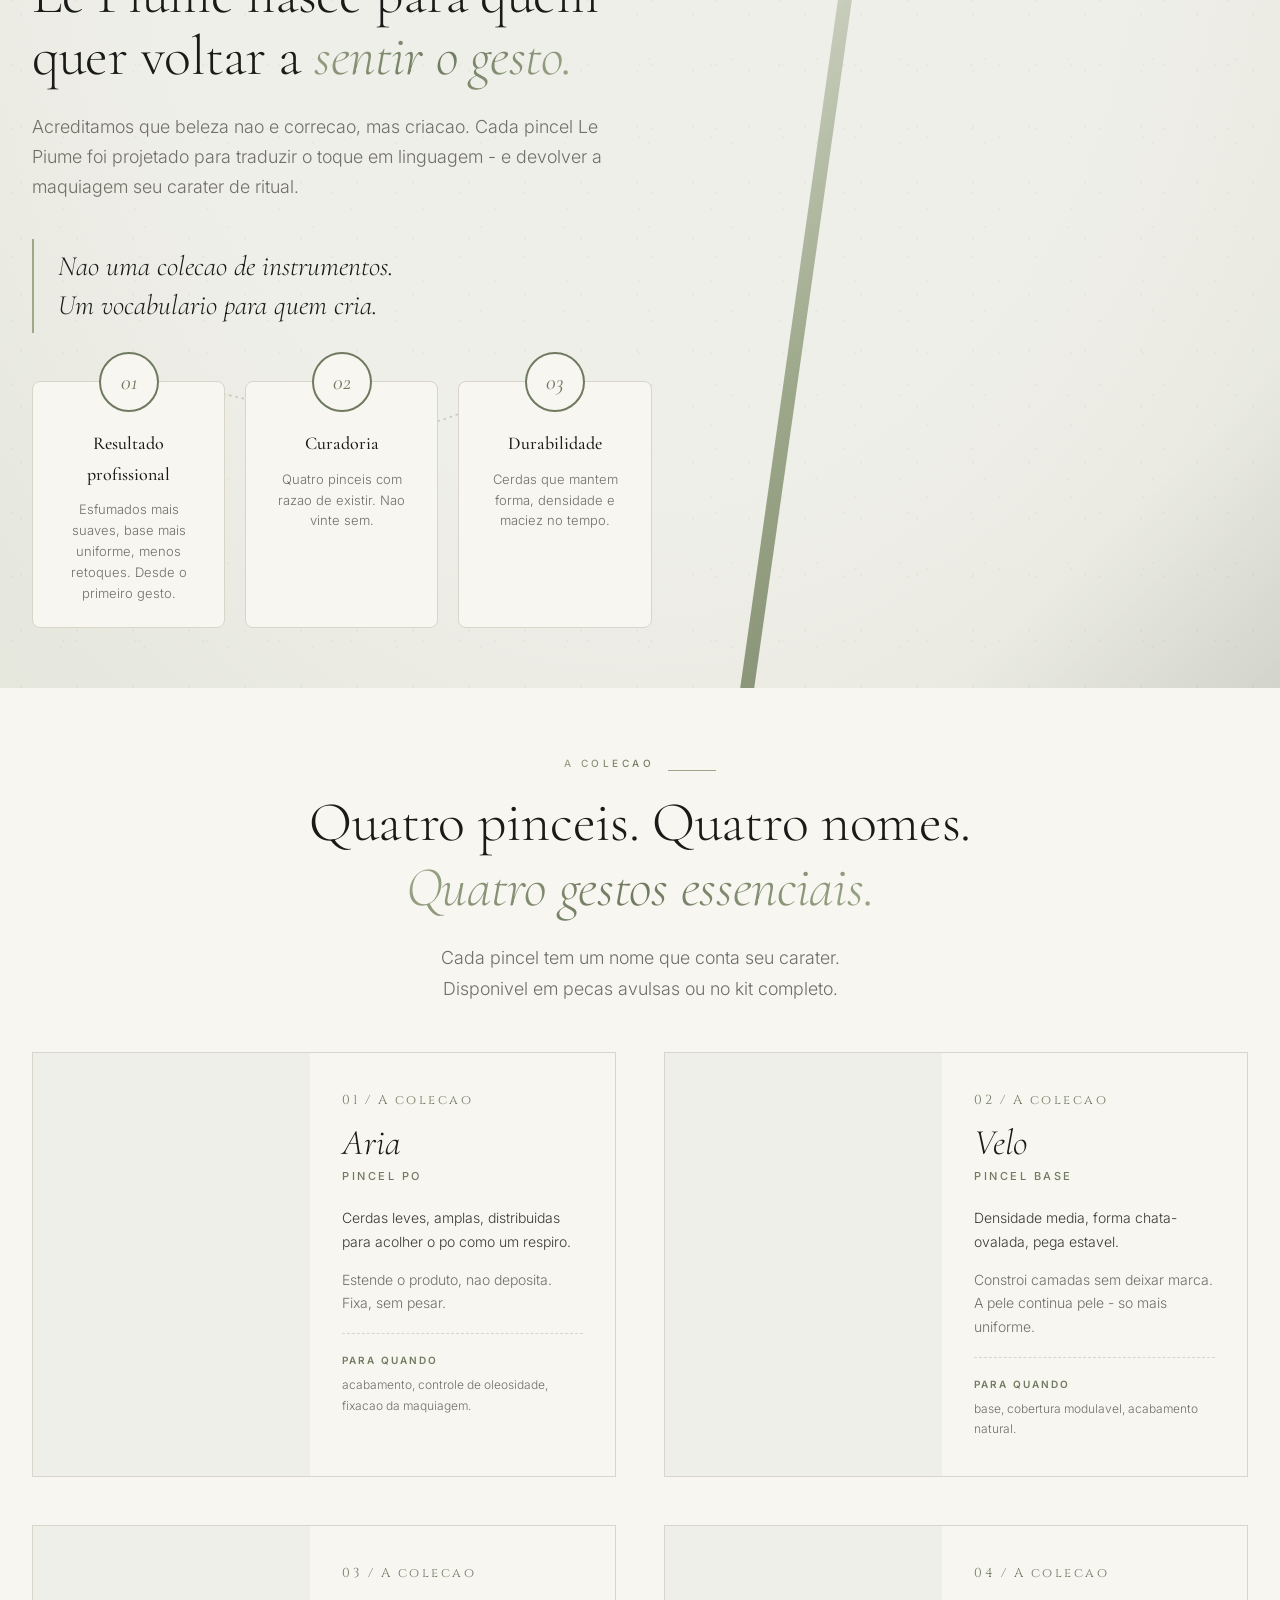
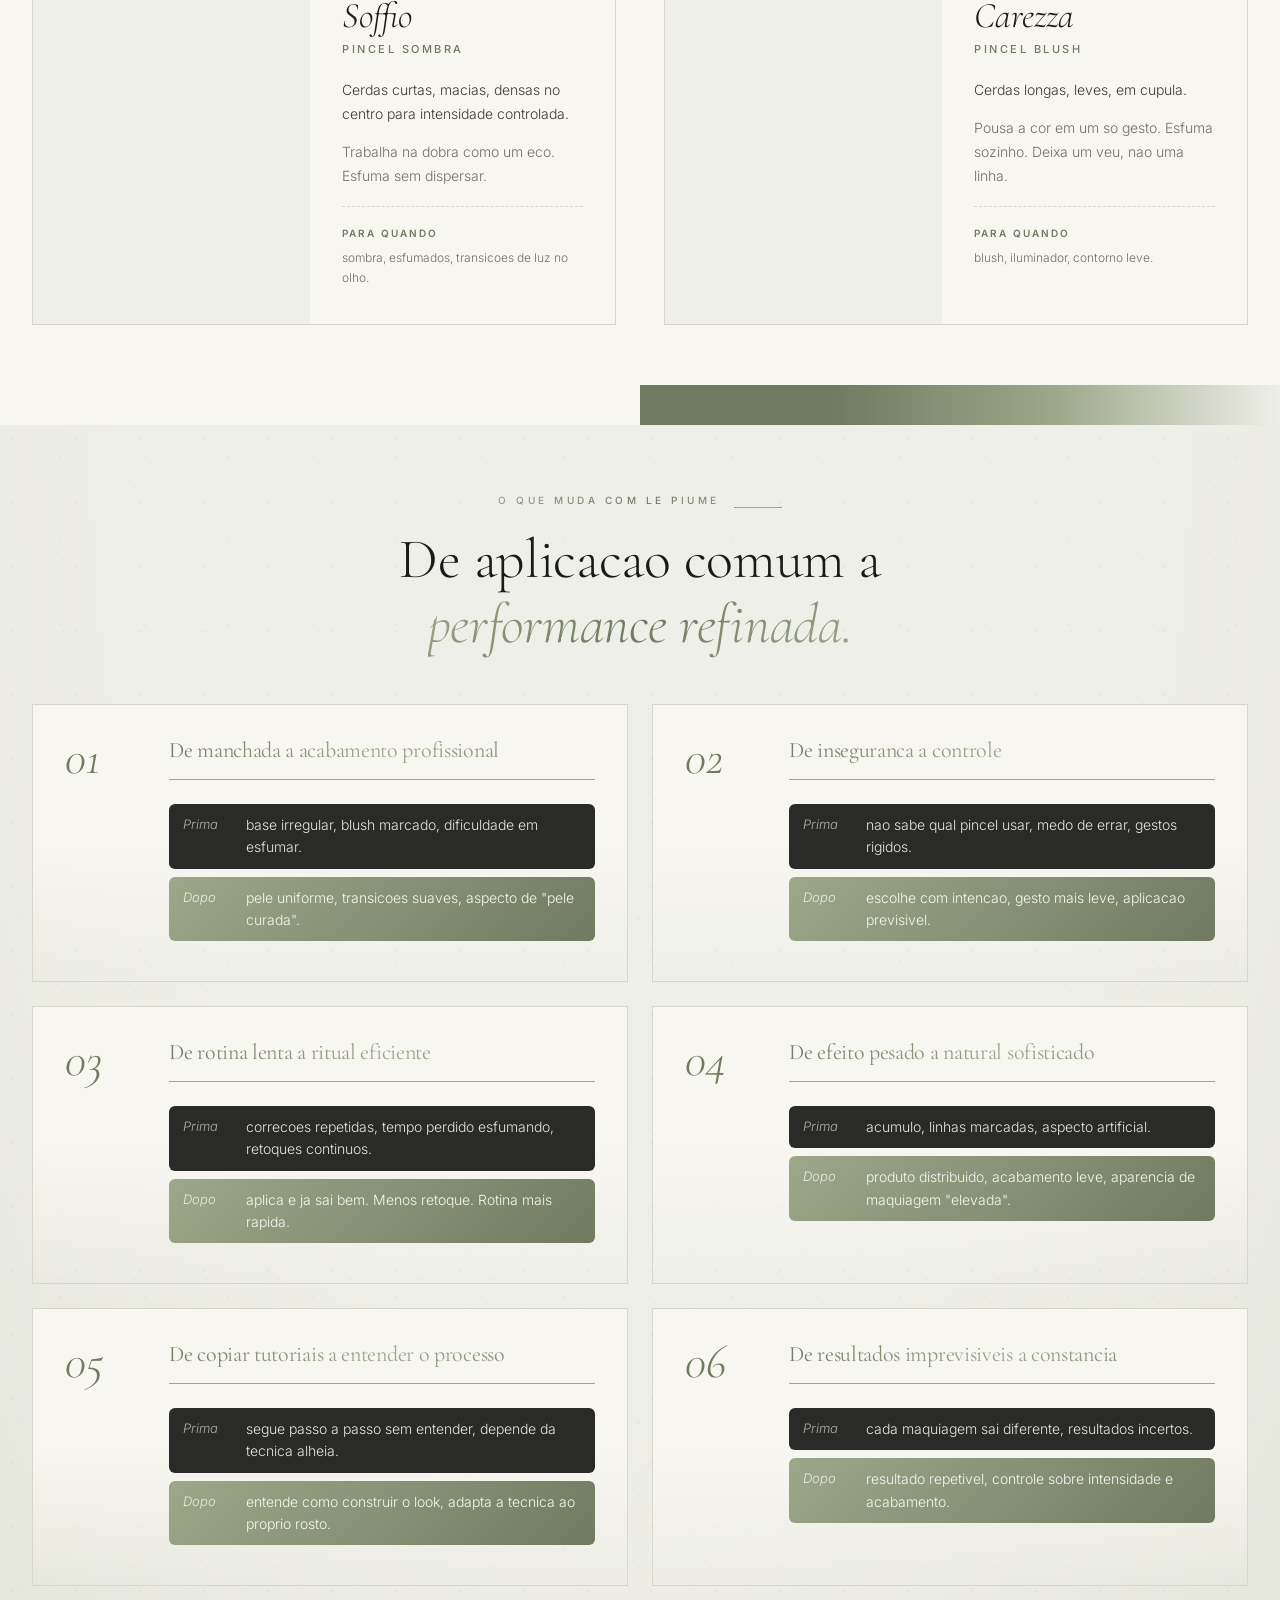
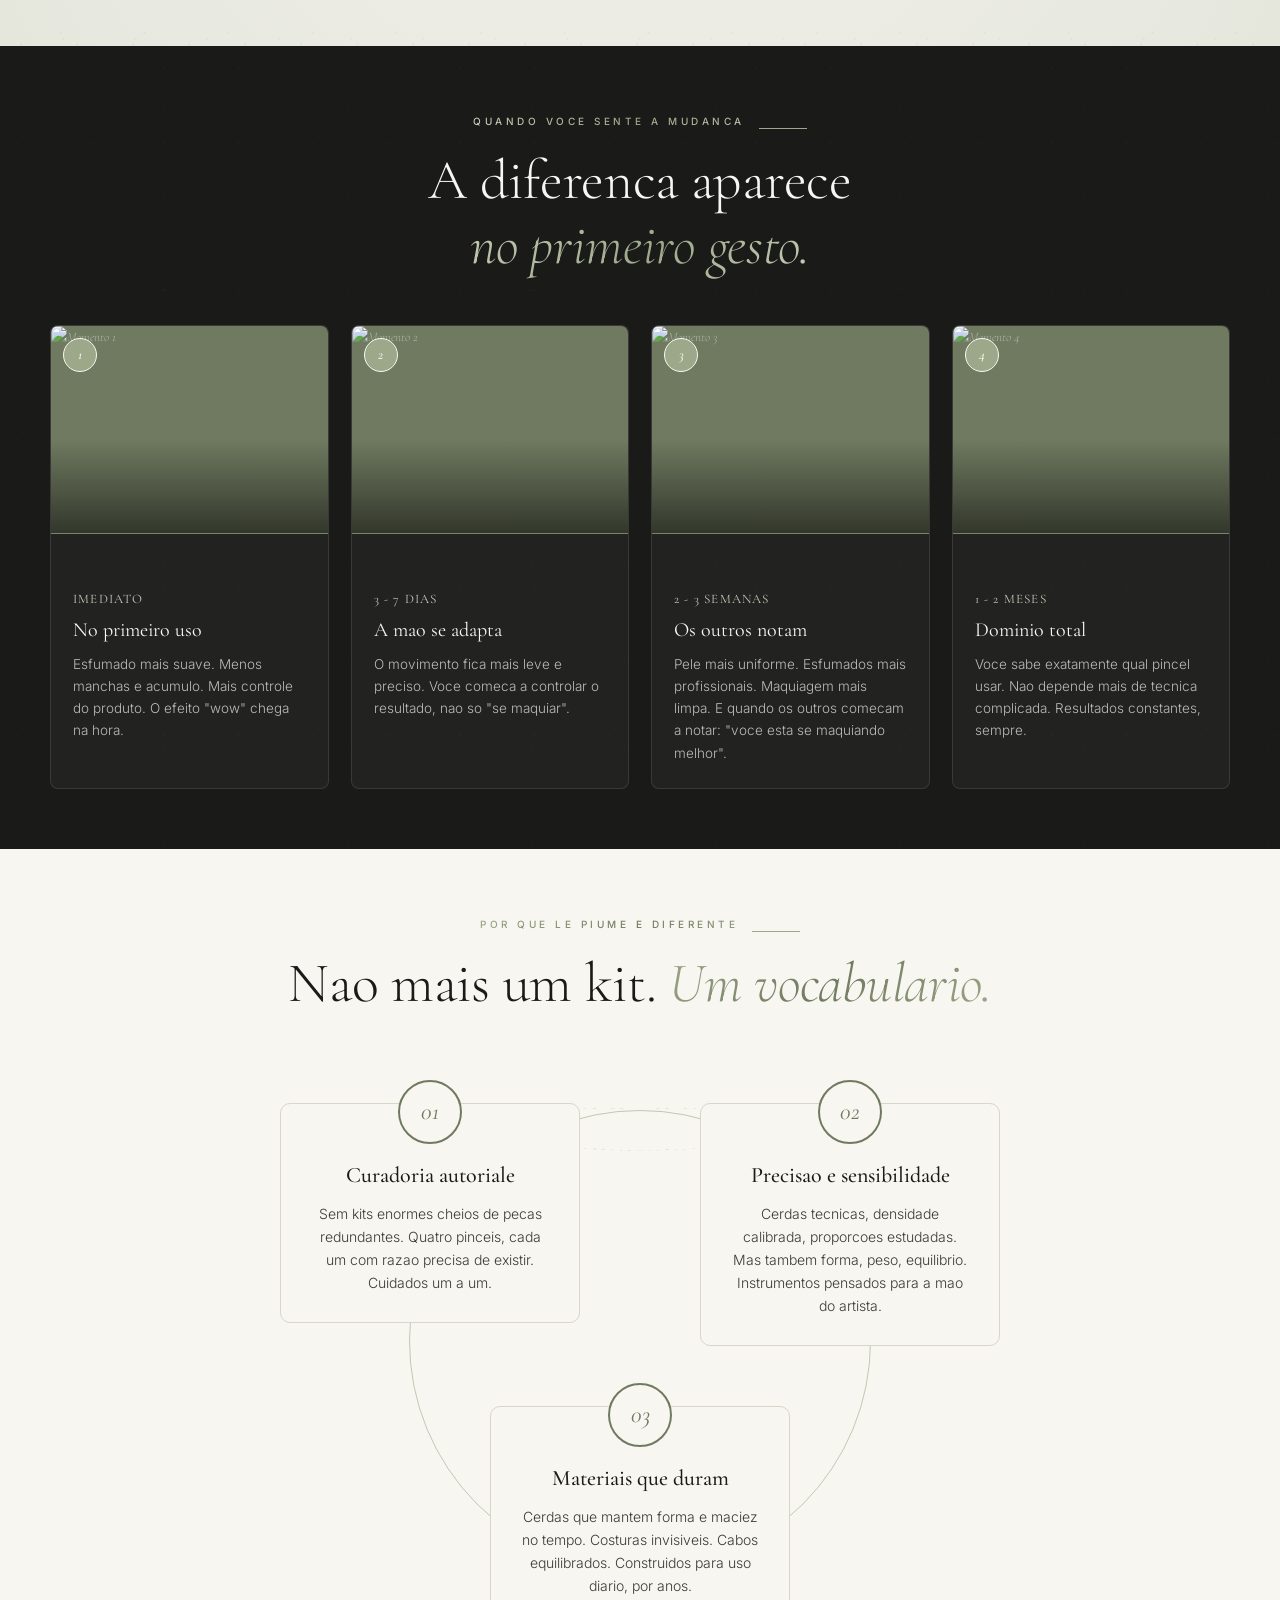
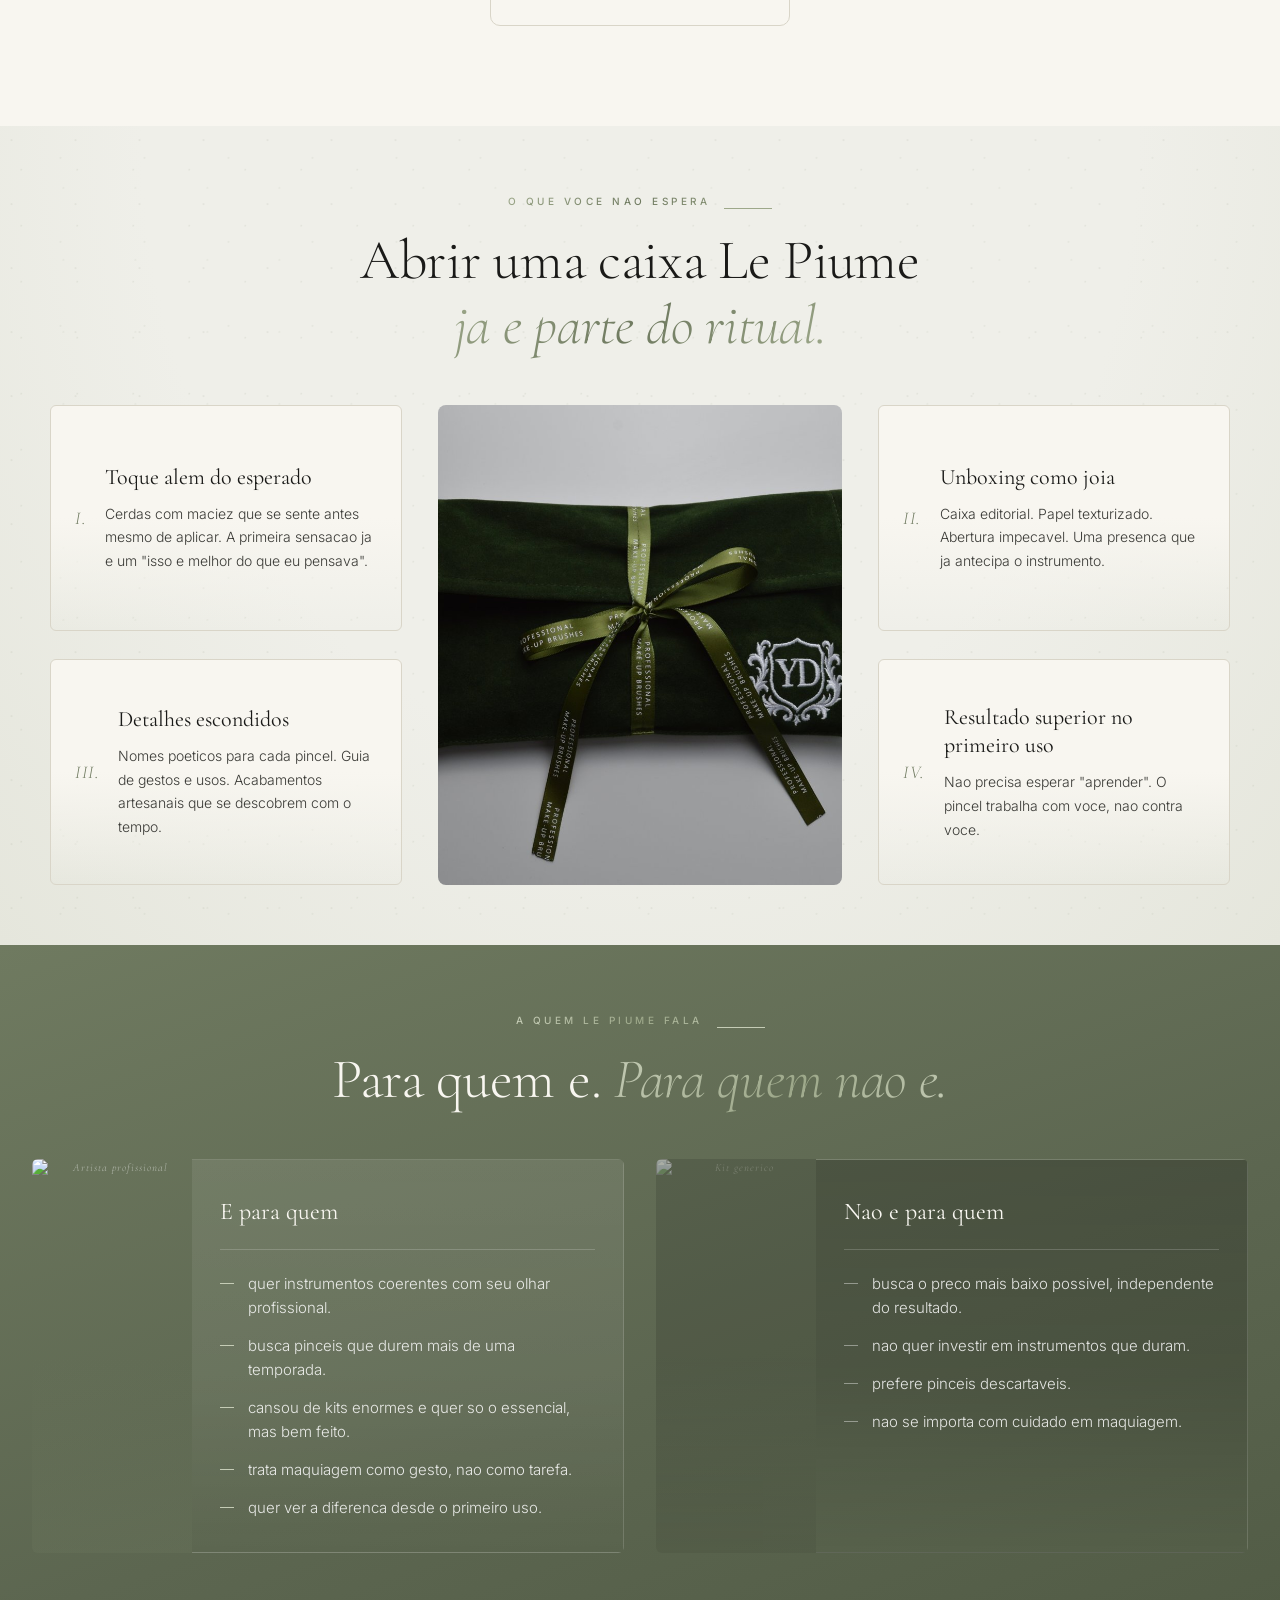
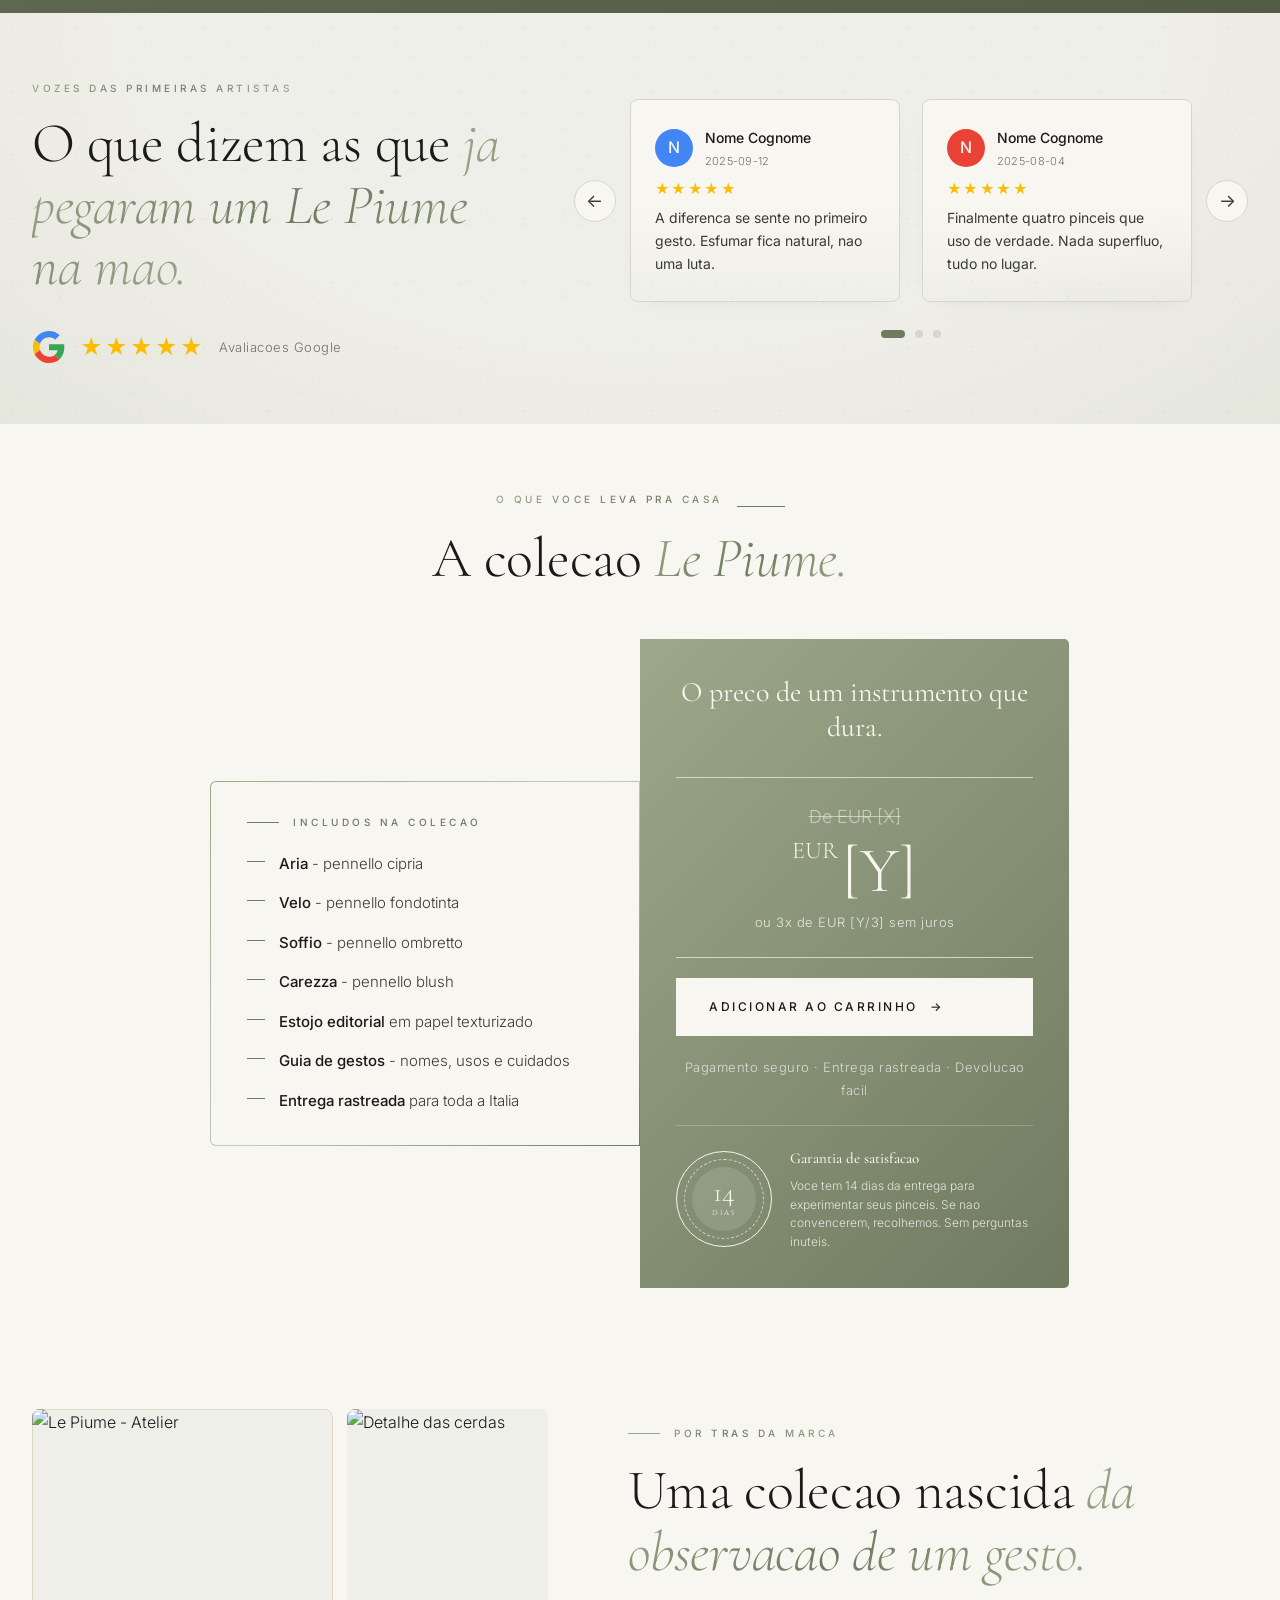
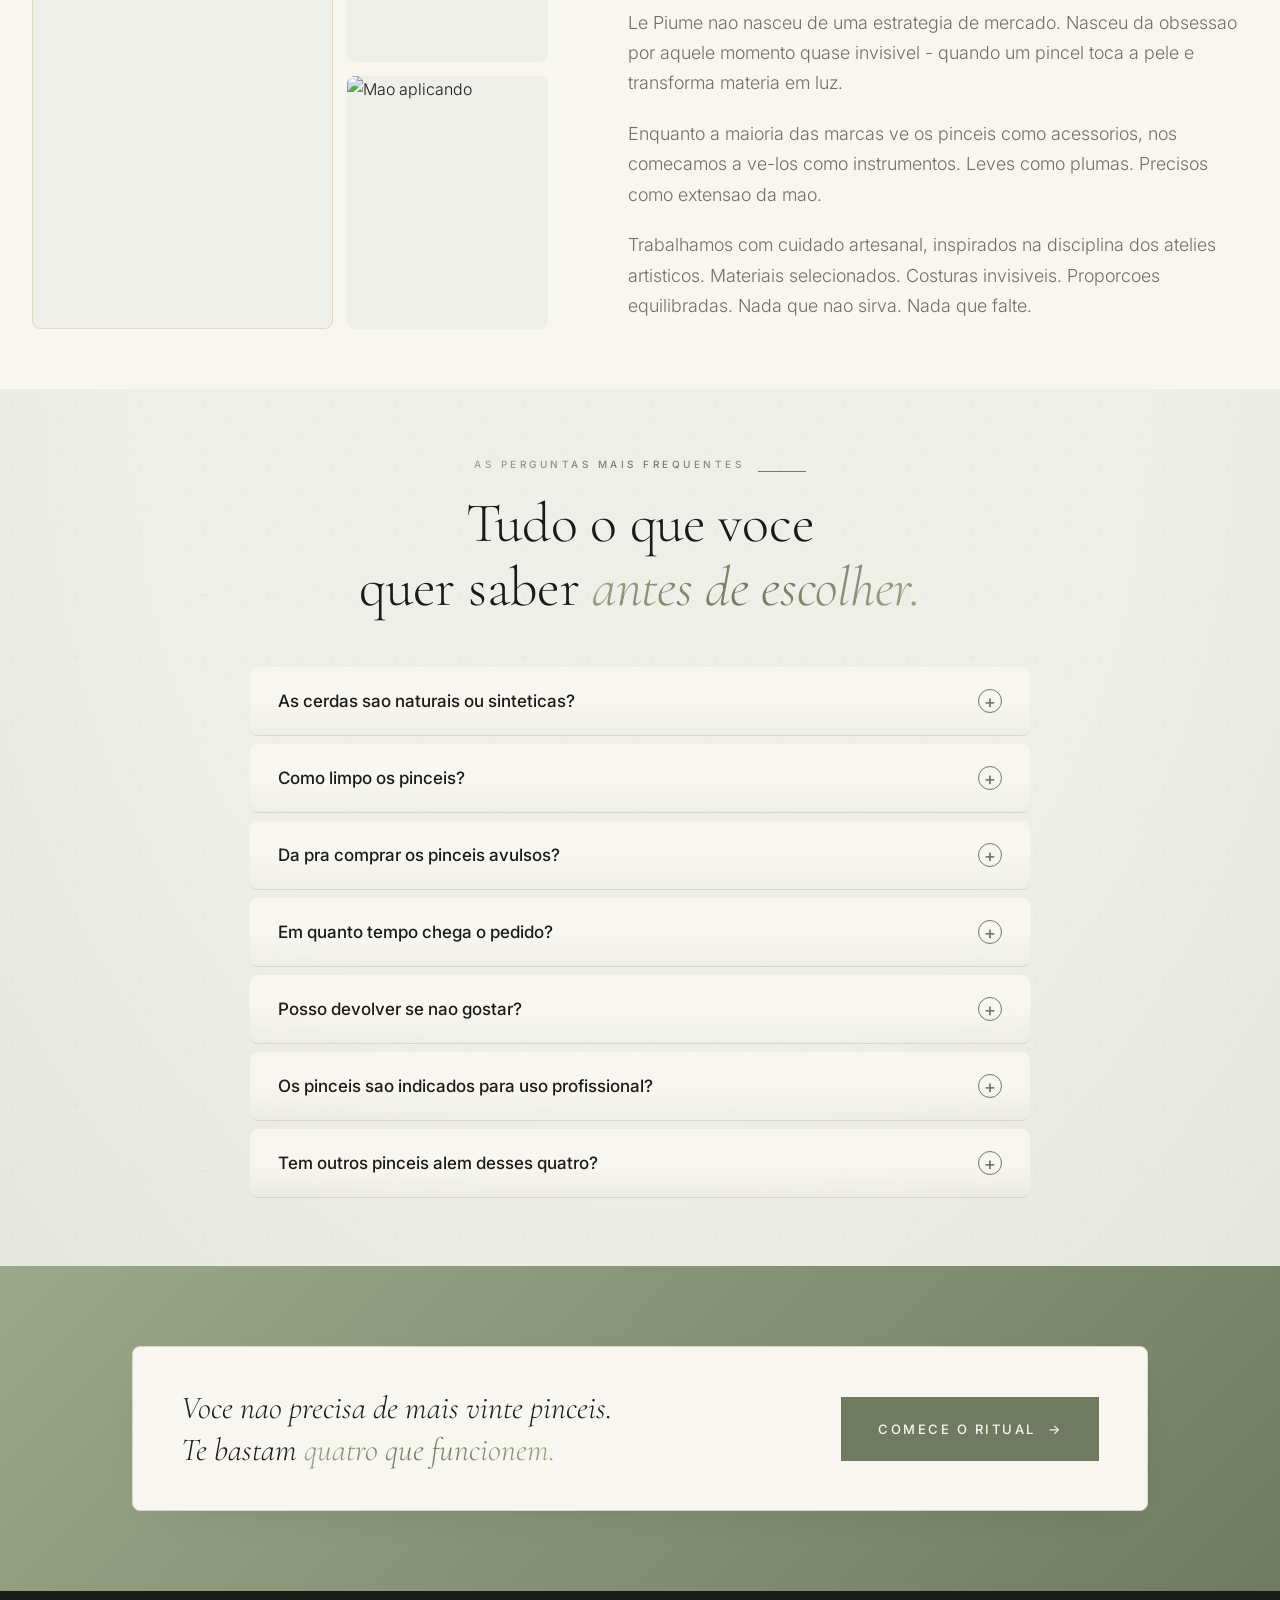
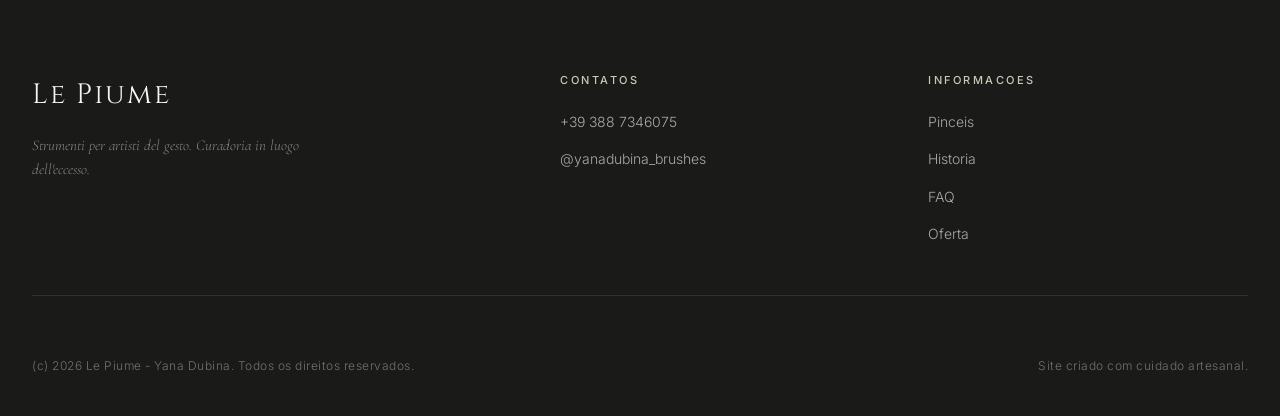
==== commit ca709498: "bonus center: actually use DSC_0020.jpg (was wrongly pointing to pennello-0090)" ====
--- a/index-pt.html
+++ b/index-pt.html
@@ -219,7 +219,7 @@
       <h2 class="h2">Abrir uma caixa Le Piume<br><em>ja e parte do ritual.</em></h2>
     </div>
     <div class="bonus-layout">
-      <div class="bonus-center"><img src="assets/img/pennello-0090.jpg" alt="Artista del gesto" loading="lazy"><div class="bonus-center__halo" aria-hidden="true"></div></div>
+      <div class="bonus-center"><img src="assets/img/DSC_0020.jpg" alt="Artista del gesto" loading="lazy"><div class="bonus-center__halo" aria-hidden="true"></div></div>
       <article class="bonus fade-in"><div class="bonus__num">I.</div><div><h4 class="bonus__title">Toque alem do esperado</h4><p class="bonus__text">Cerdas com maciez que se sente antes mesmo de aplicar. A primeira sensacao ja e um "isso e melhor do que eu pensava".</p></div></article>
       <article class="bonus fade-in"><div class="bonus__num">II.</div><div><h4 class="bonus__title">Unboxing como joia</h4><p class="bonus__text">Caixa editorial. Papel texturizado. Abertura impecavel. Uma presenca que ja antecipa o instrumento.</p></div></article>
       <article class="bonus fade-in"><div class="bonus__num">III.</div><div><h4 class="bonus__title">Detalhes escondidos</h4><p class="bonus__text">Nomes poeticos para cada pincel. Guia de gestos e usos. Acabamentos artesanais que se descobrem com o tempo.</p></div></article>
--- a/style.css
+++ b/style.css
@@ -704,31 +704,18 @@
 .diff-wrap::before{
   content:"";
   position:absolute;
-  width:520px;
-  height:520px;
-  border:3px solid var(--sage-dark);
+  width:460px;
+  height:460px;
+  border:1.5px solid var(--sage);
   border-radius:50%;
   left:50%;
-  top:50%;
+  top:46%;
   transform:translate(-50%,-50%);
-  opacity:.85;
+  opacity:.6;
   z-index:0;
   pointer-events:none;
 }
-.diff-wrap::after{
-  content:"";
-  position:absolute;
-  width:620px;
-  height:620px;
-  border:1.5px dashed var(--sage);
-  border-radius:50%;
-  left:50%;
-  top:50%;
-  transform:translate(-50%,-50%);
-  opacity:.55;
-  z-index:0;
-  pointer-events:none;
-}
+
 .diff-wrap .diff-connector{
   position:absolute;
   inset:40px 40px 40px 40px;
@@ -823,7 +810,7 @@
 }
 
 /* OFFERTA REDESIGN — 2 colunas grudadas, centralizadas, gradient sage */
-#offerta .offerta{display:grid;grid-template-columns:1fr 1fr;gap:0;align-items:stretch;max-width:860px;margin:0 auto}
+#offerta .offerta{display:grid;grid-template-columns:1fr 1fr;gap:0;align-items:center;max-width:860px;margin:0 auto}
 #offerta .offerta__col{position:relative;background:var(--paper);padding:36px 36px;border:1px solid transparent;background-image:linear-gradient(var(--paper),var(--paper)),linear-gradient(135deg,var(--sage) 0%,var(--sage-light) 50%,var(--sage-dark) 100%);background-origin:border-box;background-clip:padding-box,border-box;display:flex;flex-direction:column}
 #offerta .offerta__col--list{justify-content:center;align-items:center;border-radius:6px 0 0 6px}
 #offerta .offerta__col--list > *{width:100%;max-width:380px}
@@ -1064,7 +1051,7 @@
 @media(max-width:1100px){.solution__photo{margin-top:-80px;margin-bottom:-80px}}
 @media(max-width:768px){.solution__photo{margin-top:0;margin-bottom:0;margin-right:calc(-1 * var(--gut))}}
 .solution__photo img{position:relative;width:100%;height:100%;object-fit:cover;clip-path:polygon(15% 0,100% 0,100% 100%,0 100%);display:block}
-.solution__photo::before{content:"";position:absolute;inset:-3px;background:linear-gradient(135deg,var(--sage) 0%,var(--gold) 50%,var(--sage-dark) 100%);clip-path:polygon(15% 0,100% 0,100% 100%,0 100%);z-index:0}
+.solution__photo::before{content:"";position:absolute;inset:0;background:linear-gradient(135deg,var(--sage-paper) 0%,var(--sage) 35%,var(--sage-dark) 70%,var(--gold) 100%);clip-path:polygon(0 100%,15% 0,calc(15% + 14px) 0,14px 100%);z-index:3;pointer-events:none}
 .solution__photo::after{content:"";position:absolute;inset:0;background:linear-gradient(135deg,transparent 60%,rgba(0,0,0,.18) 100%);clip-path:polygon(15% 0,100% 0,100% 100%,0 100%);z-index:2;pointer-events:none}
 .solution__photo > *{position:relative;z-index:1}
 @media(max-width:900px){
@@ -1084,18 +1071,12 @@
 .section--ink .timeline__img img{width:100%;height:100%;object-fit:cover;filter:saturate(.92) contrast(.96)}
 .section--ink .timeline__img::after{content:"";position:absolute;inset:0;background:linear-gradient(180deg,transparent 55%,rgba(0,0,0,.55) 100%);pointer-events:none}
 
-/* Task 5 — Diff/"Non un altro kit" decorative bg */
-.section--paper:has(.diff-wrap){position:relative;overflow:hidden}
-.diff-wrap::after{content:"";position:absolute;top:-40px;right:-60px;width:380px;height:380px;background:radial-gradient(circle,rgba(184,147,90,.08) 0%,transparent 65%);pointer-events:none;z-index:0}
-.diff-wrap{position:relative}
-.diff-wrap > *{position:relative;z-index:1}
-.section--paper > .container > .diff-wrap::before{content:"";position:absolute;left:-80px;bottom:-50px;width:260px;height:260px;border:1px dashed var(--sage);border-radius:50%;opacity:.18;pointer-events:none;z-index:0}
 
 /* Task 6 — Bonus center: photo with radial mask blending into sage */
 .bonus-center{background:transparent !important;position:relative;border-radius:8px;overflow:hidden}
-.bonus-center img{width:100%;height:100%;object-fit:cover;filter:saturate(.88) contrast(.96);-webkit-mask-image:radial-gradient(circle at 50% 45%,#000 55%,transparent 88%);mask-image:radial-gradient(circle at 50% 45%,#000 55%,transparent 88%)}
-.bonus-center__halo{position:absolute;inset:0;background:radial-gradient(circle at 50% 45%,transparent 50%,var(--sage-paper) 85%);pointer-events:none}
-.bonus-center::before{content:"";position:absolute;left:50%;top:50%;transform:translate(-50%,-50%);width:78%;aspect-ratio:1;border:1px solid var(--gold);border-radius:50%;opacity:.35;z-index:2;pointer-events:none}
+.bonus-center img{width:100%;height:100%;object-fit:cover}
+.bonus-center__halo{display:none}
+
 
 /* Task 7 — Per chi e/non e photos */
 .perchi__img{padding:0;border:0;background:transparent;overflow:hidden;position:relative;min-height:240px}
@@ -1179,7 +1160,7 @@
 
 
 /* Oferta: bloco esquerdo com altura natural reduzida */
-#offerta .offerta__col--list{padding:32px 36px;justify-content:center}
+#offerta .offerta__col--list{padding:32px 36px}
 
 
 /* Hero sub: 3 linhas garantidas via spans block */
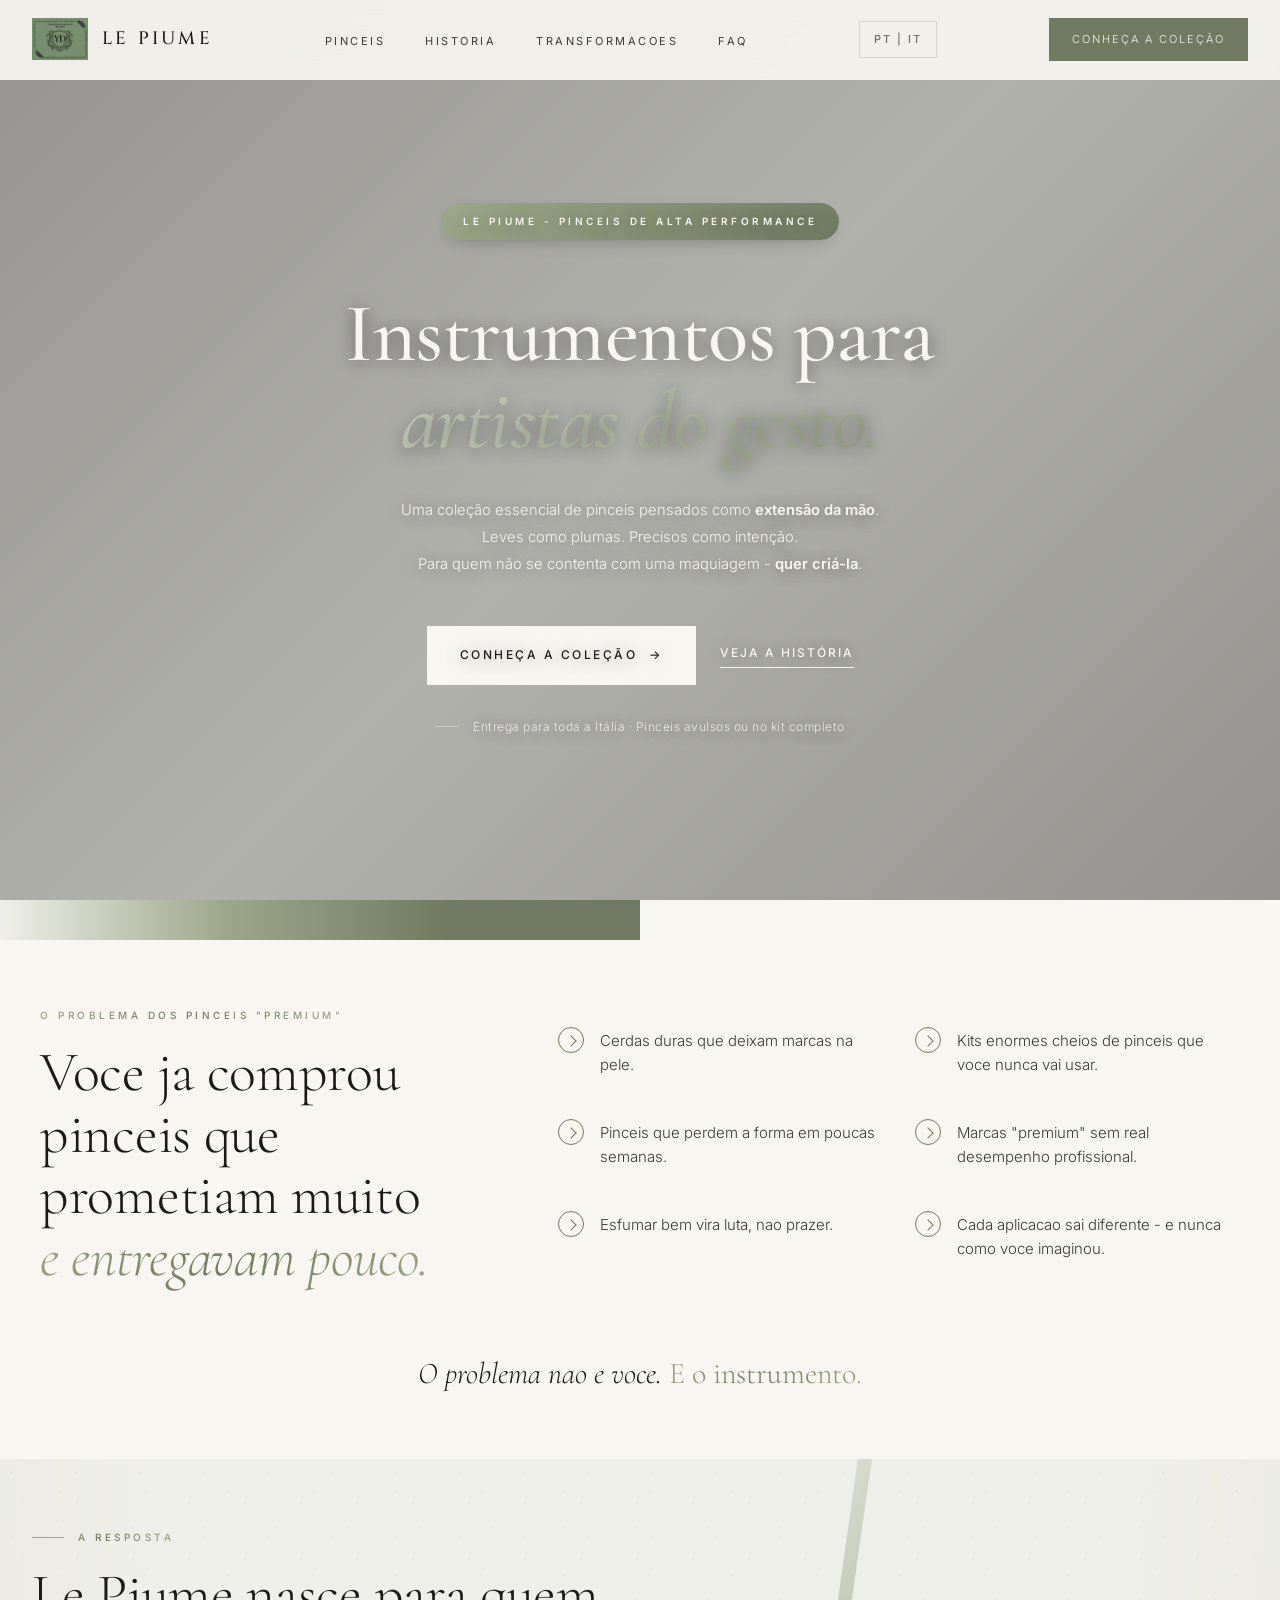
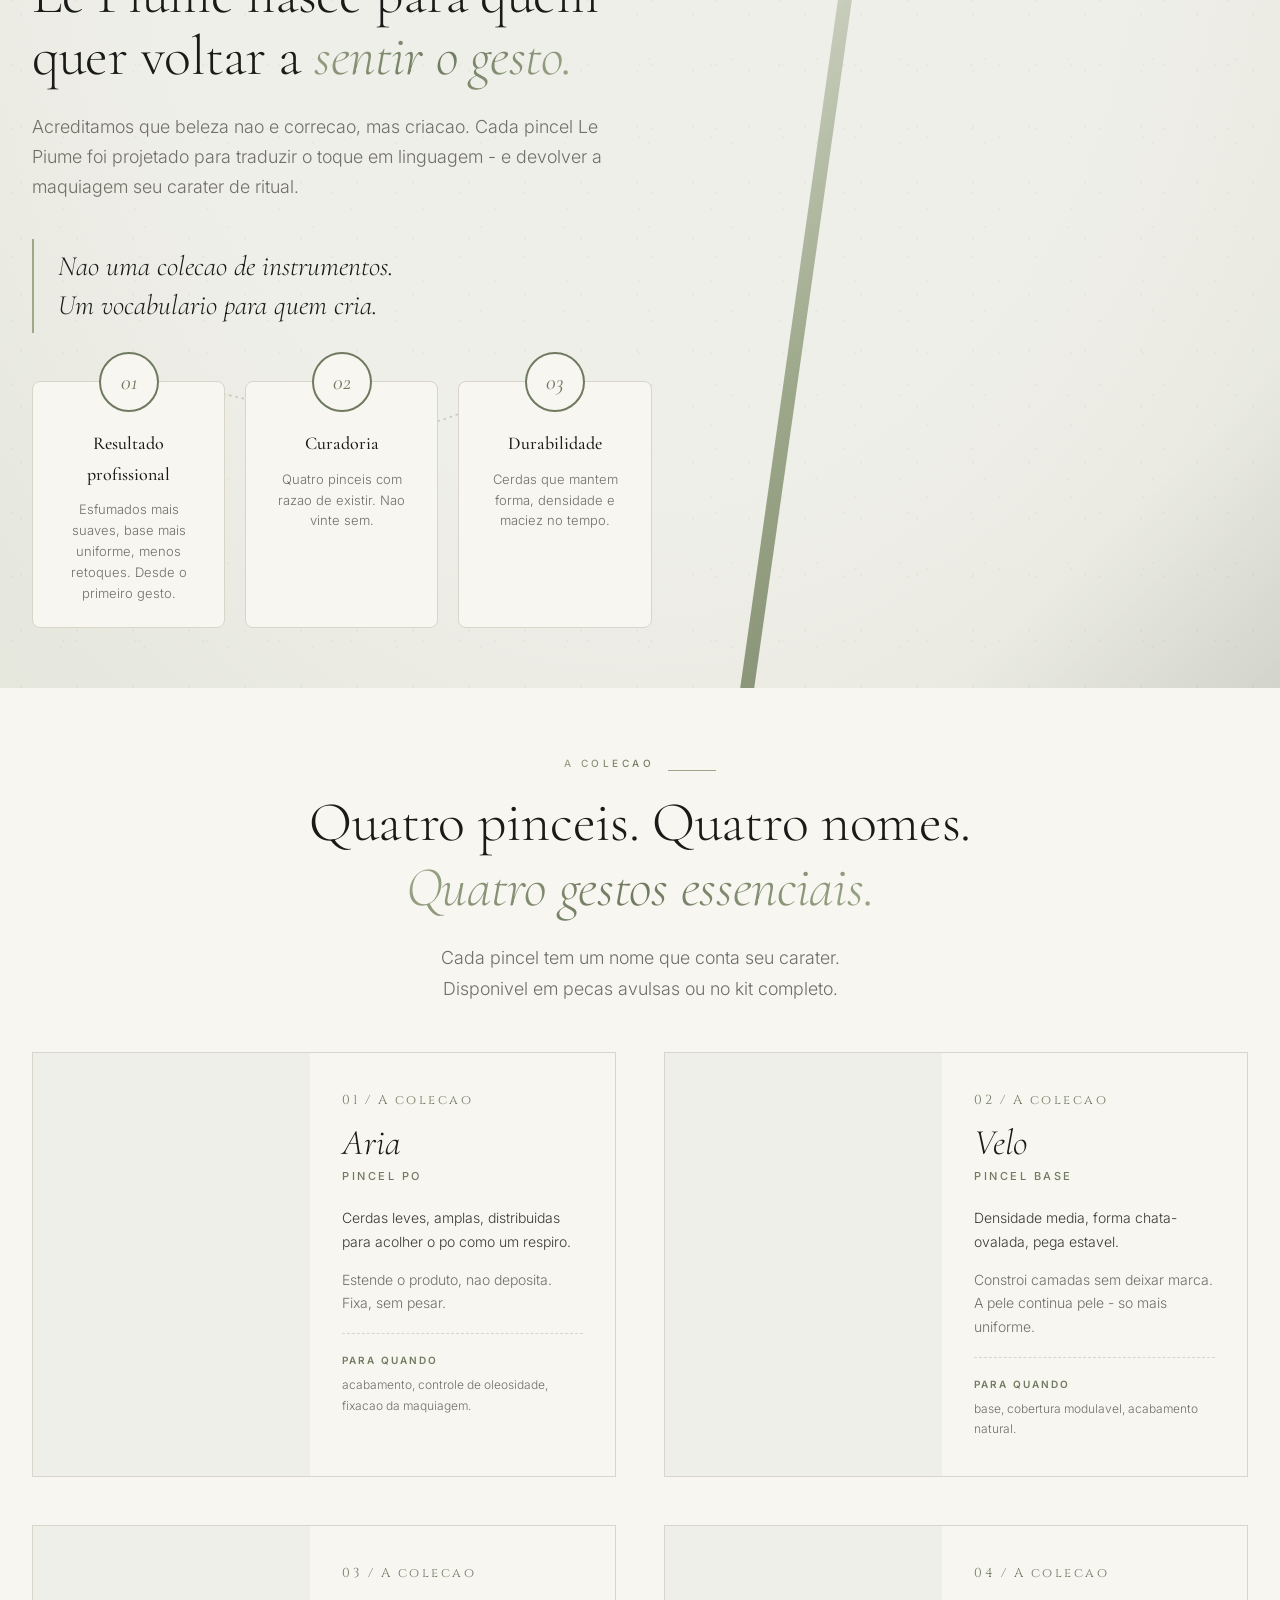
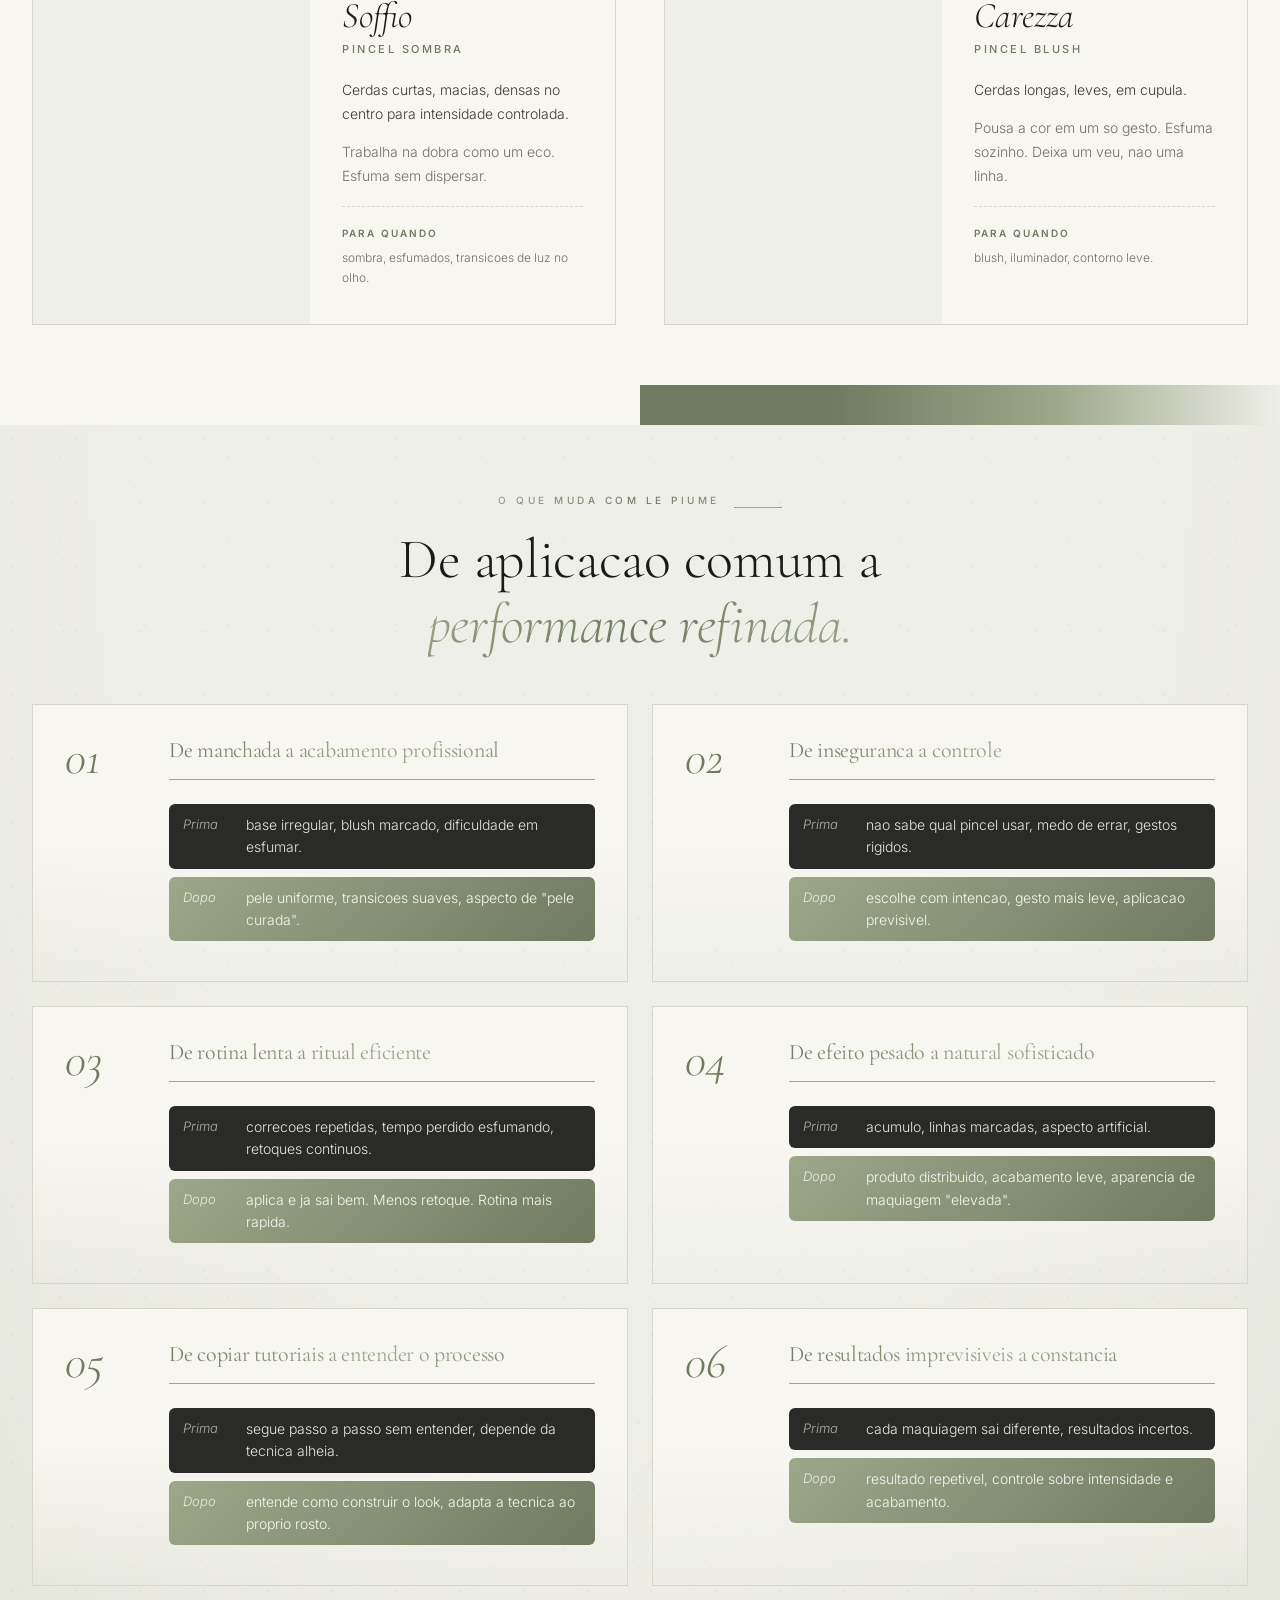
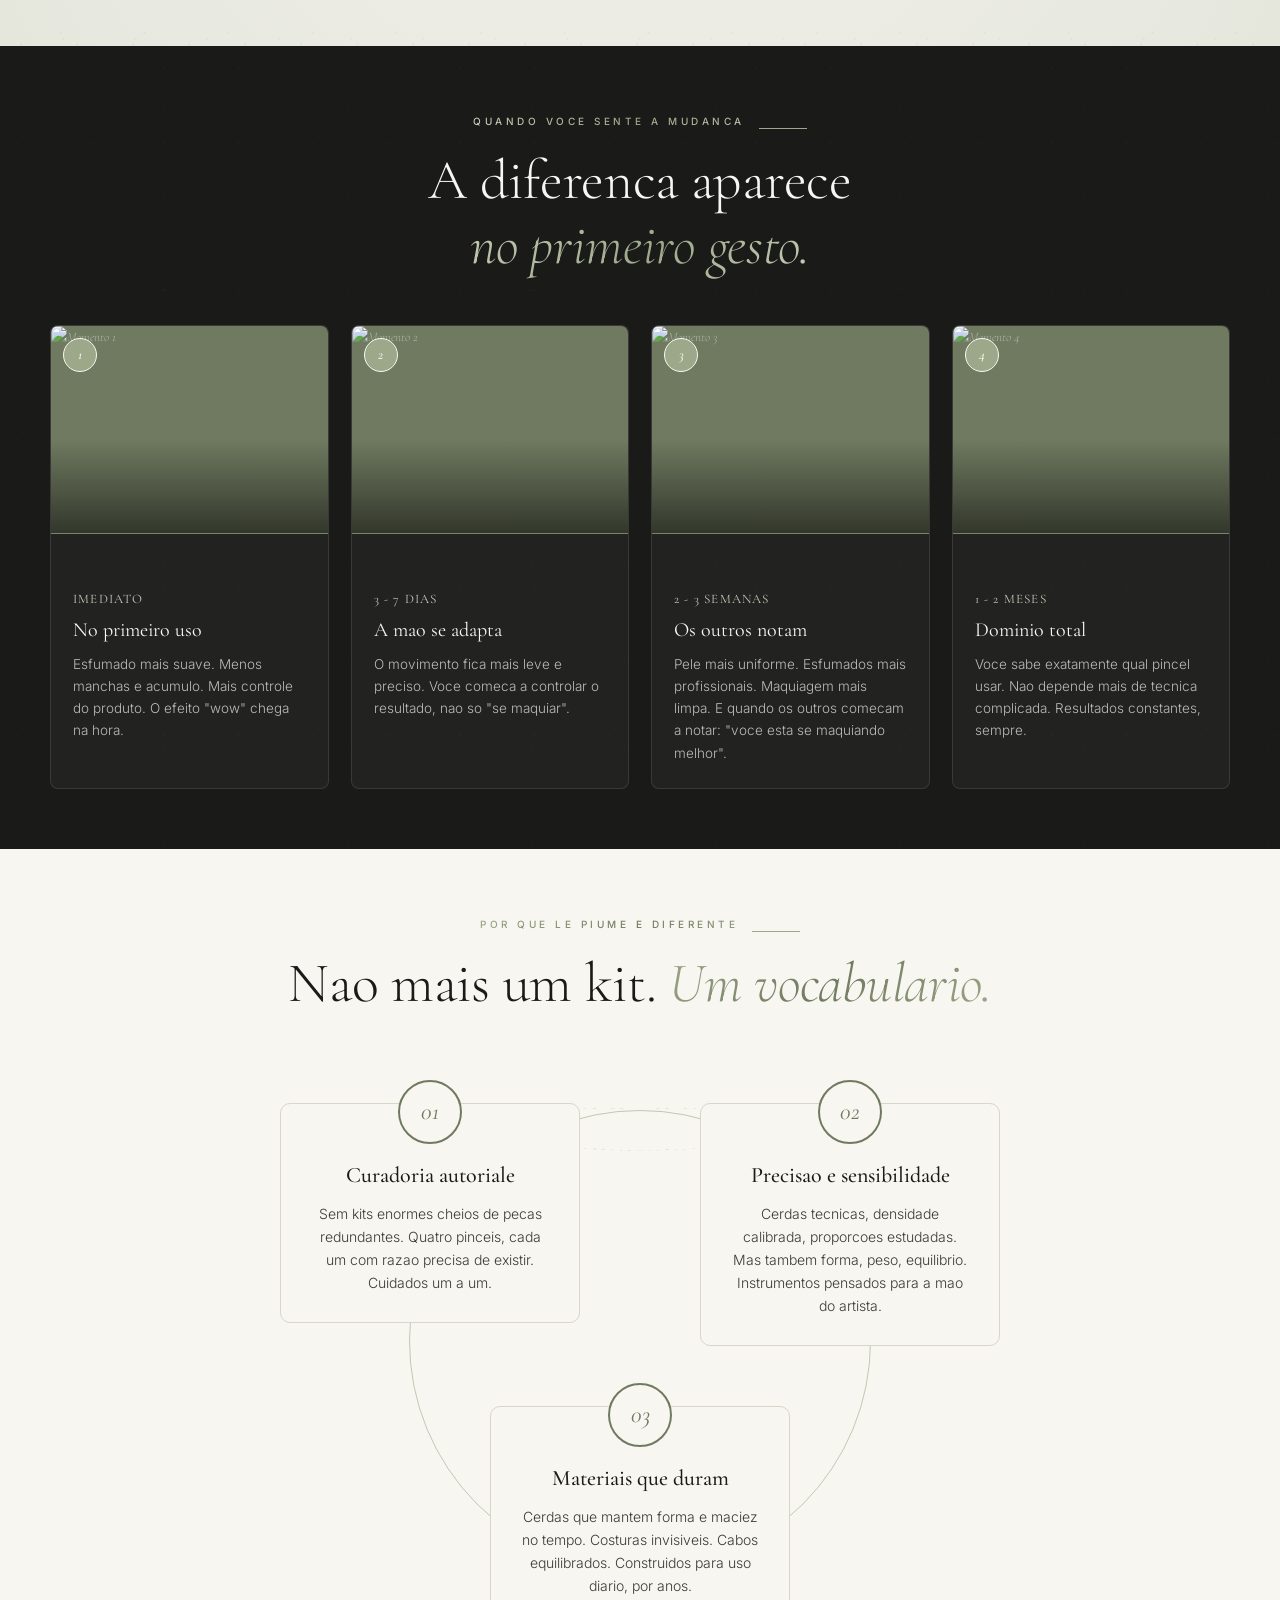
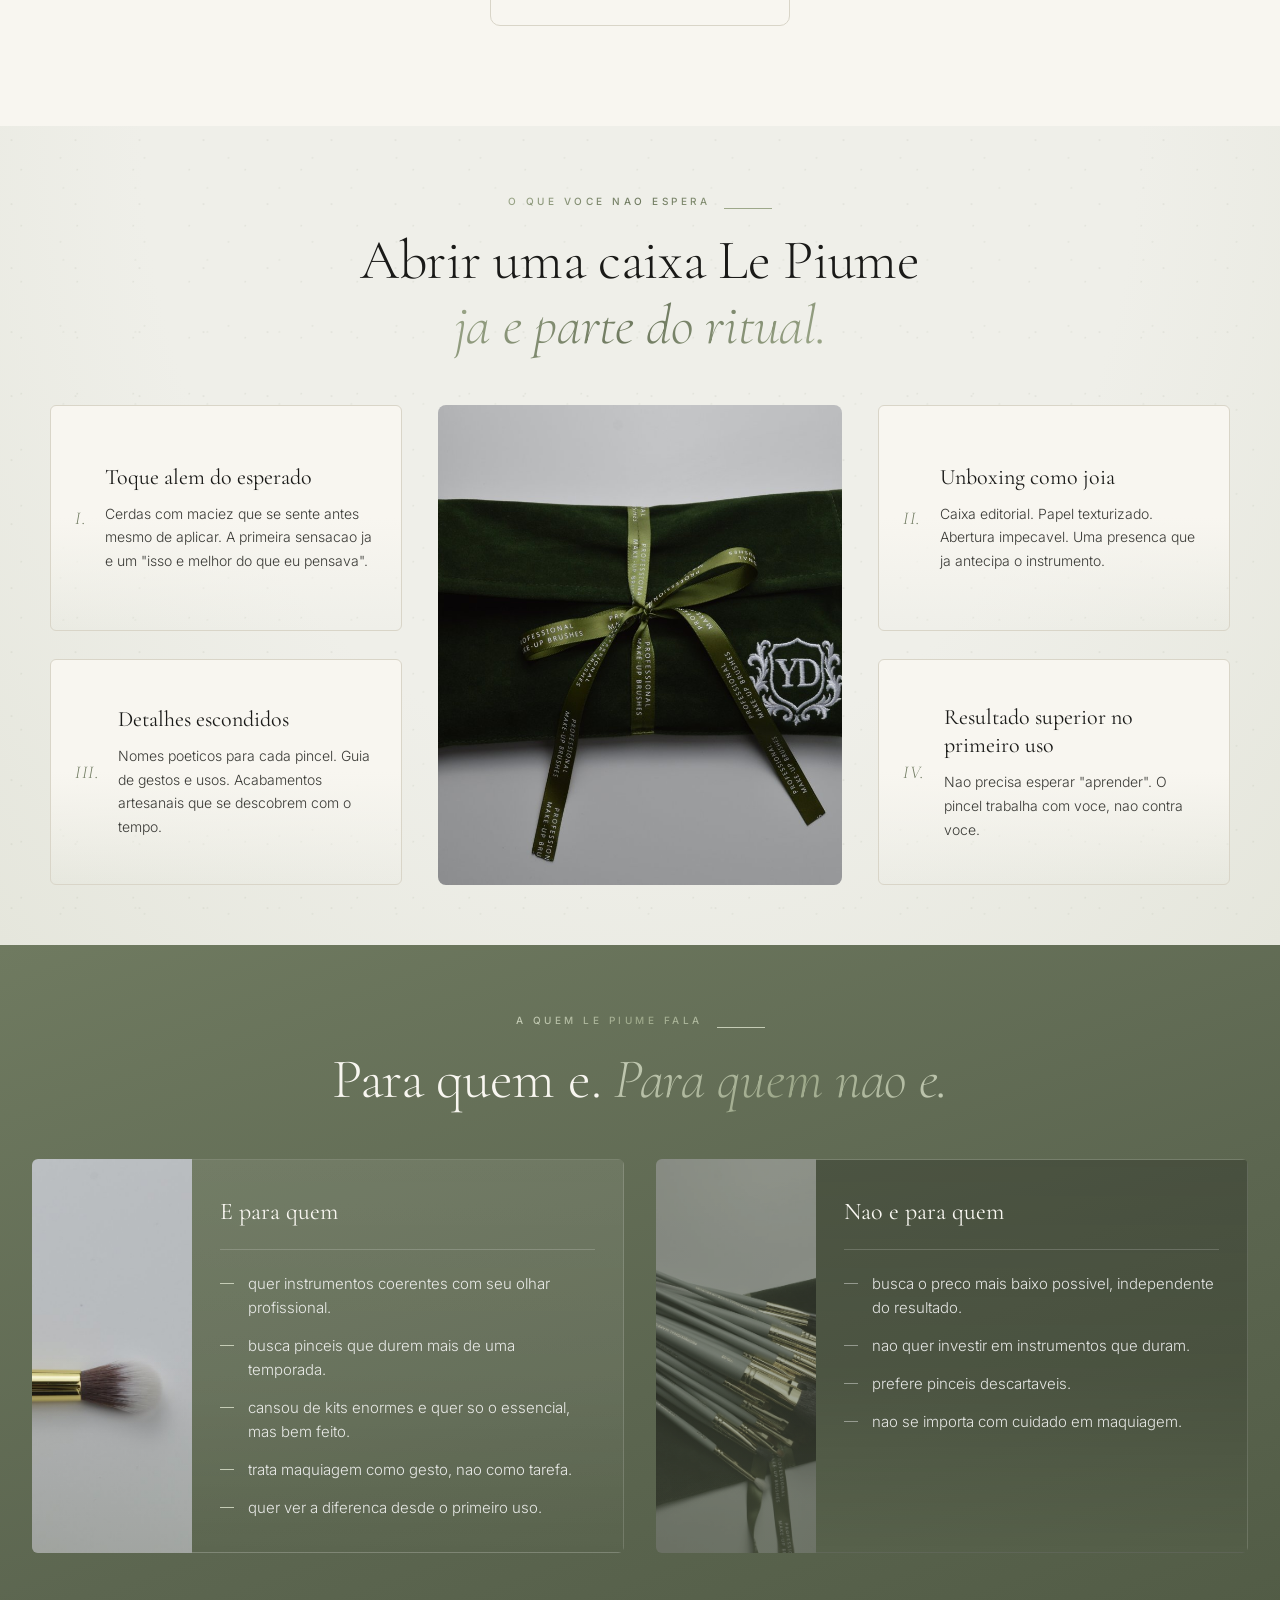
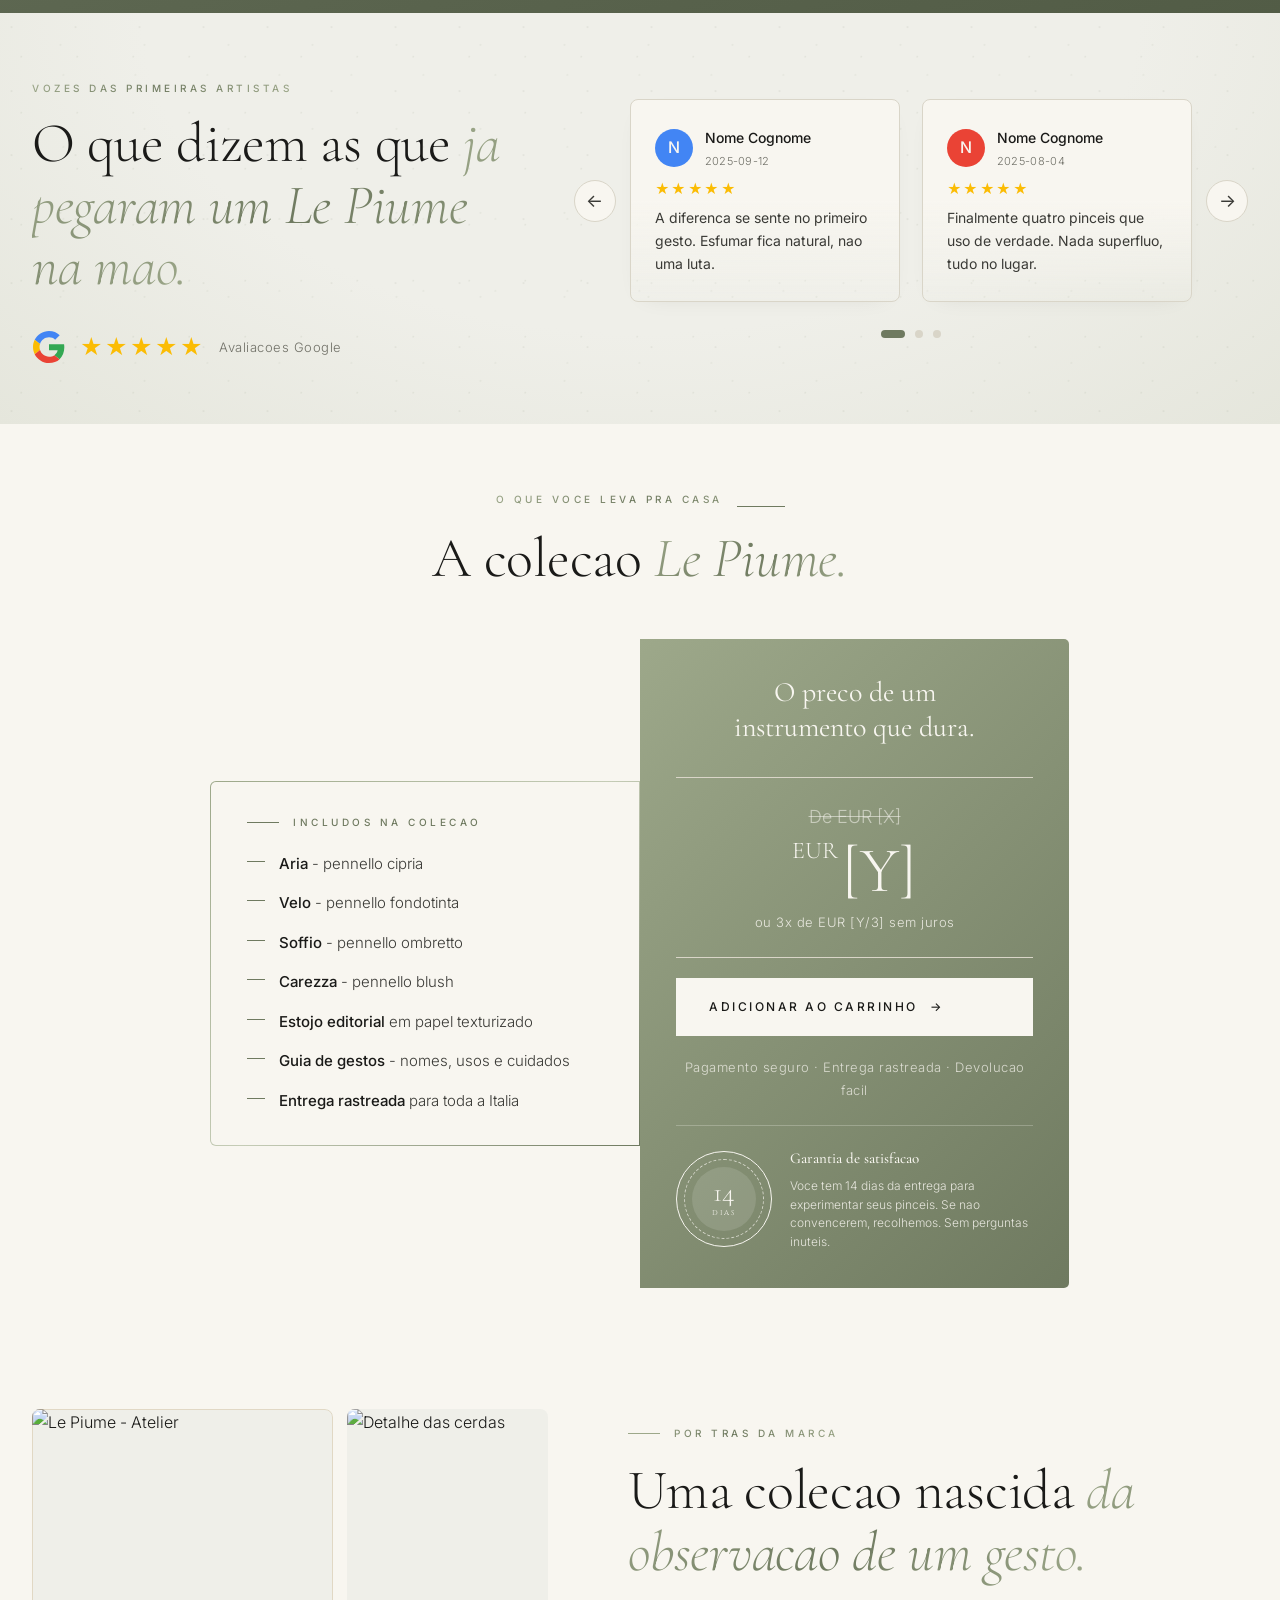
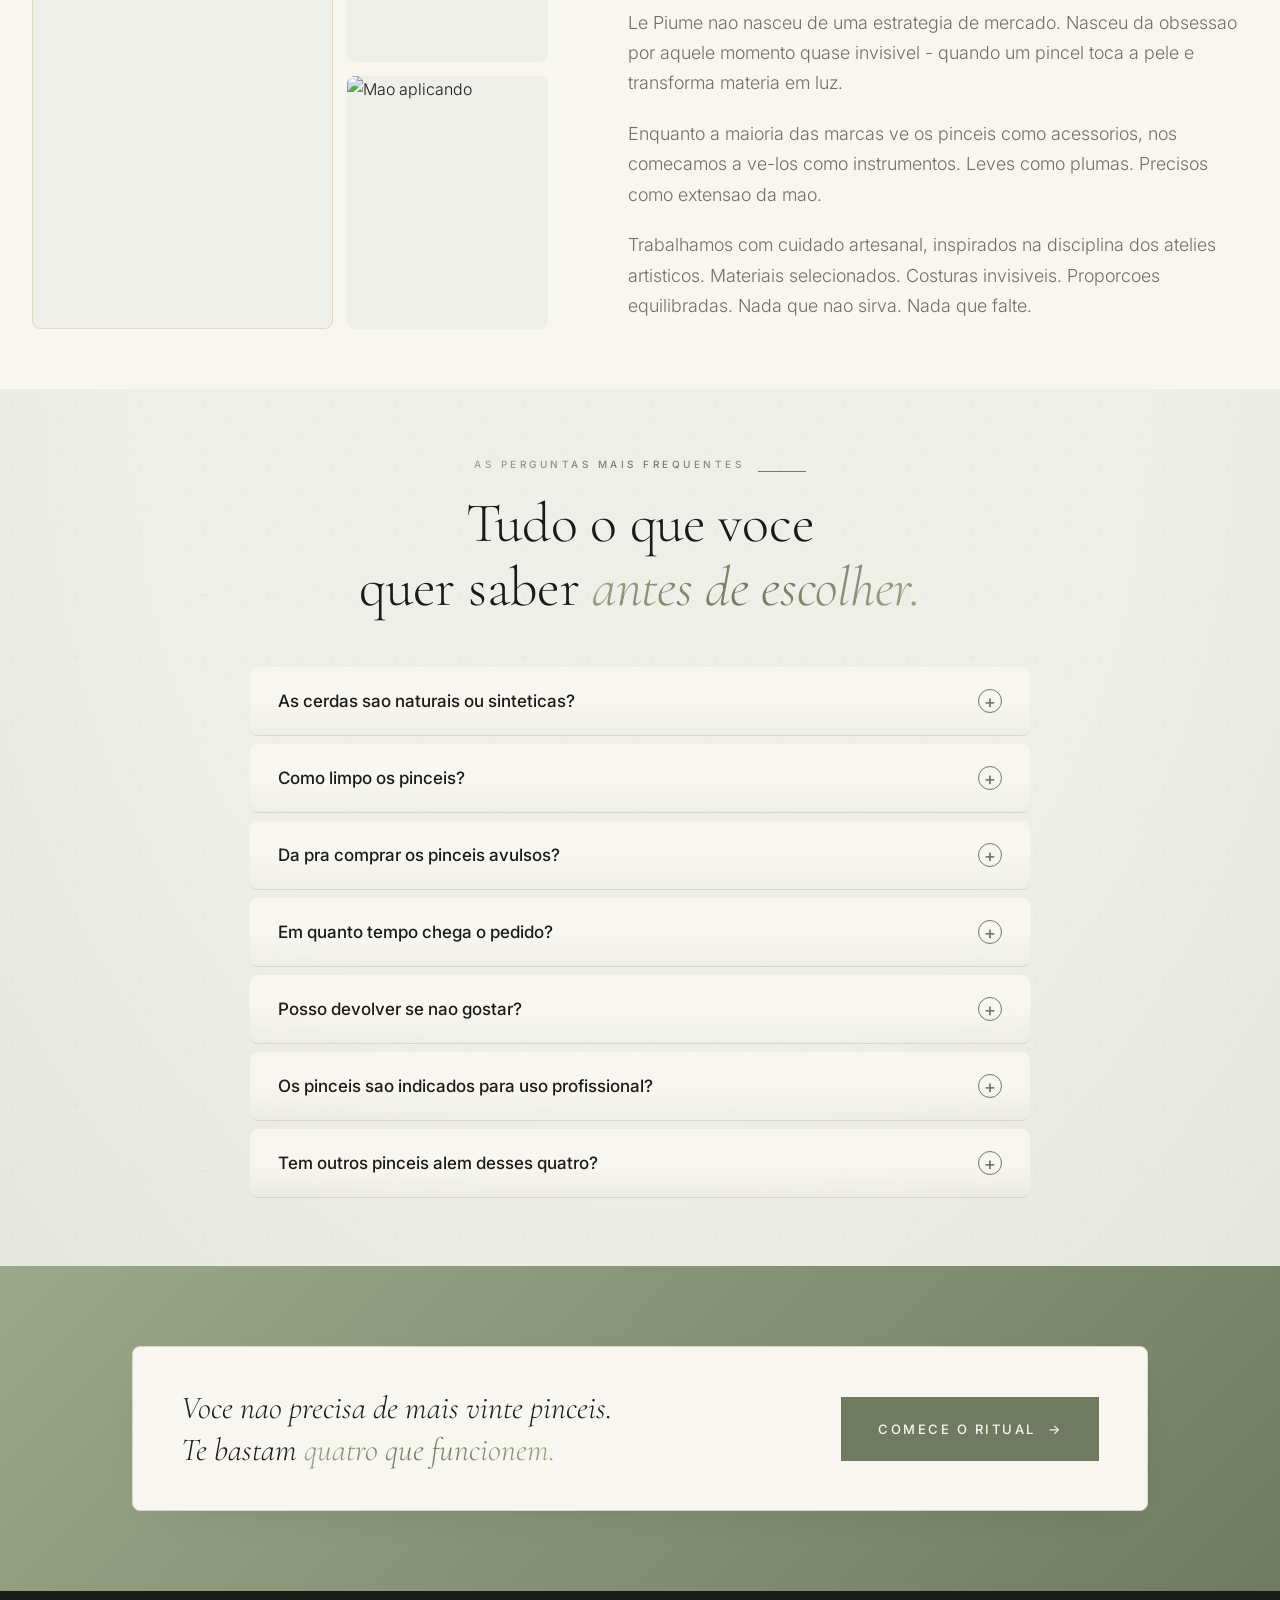
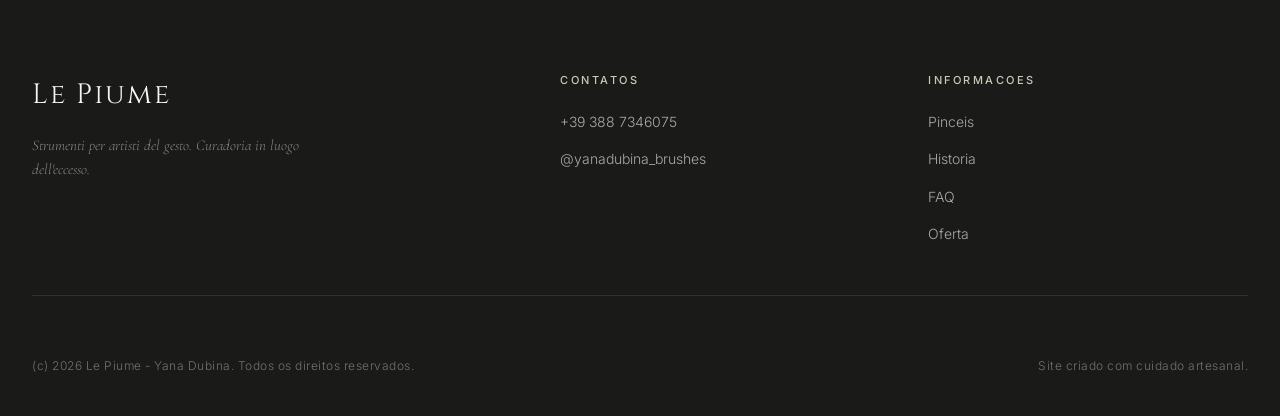
==== commit ac963153: "perchi: Drive imgs (DSC_0006/0028); offer title: break after 'uno'/'um'" ====
--- a/index-pt.html
+++ b/index-pt.html
@@ -236,7 +236,7 @@
     </div>
     <div class="perchi">
       <div class="perchi__col fade-in">
-        <div class="perchi__img"><img src="https://images.unsplash.com/photo-1512496015851-a90fb38ba796?w=800&q=80&auto=format" alt="Artista profissional" loading="lazy"></div>
+        <div class="perchi__img"><img src="assets/img/DSC_0006.jpg" alt="Artista profissional" loading="lazy"></div>
         <div class="perchi__body">
         <h3 class="perchi__head">E para quem</h3>
         <ul class="perchi__list">
@@ -249,7 +249,7 @@
       </div>
       </div>
       <div class="perchi__col perchi__col--no fade-in">
-        <div class="perchi__img"><img src="https://images.unsplash.com/photo-1499951360447-b19be8fe80f5?w=900&q=80&auto=format" alt="Kit generico" loading="lazy"></div>
+        <div class="perchi__img"><img src="assets/img/DSC_0028.jpg" alt="Kit generico" loading="lazy"></div>
         <div class="perchi__body">
         <h3 class="perchi__head">Nao e para quem</h3>
         <ul class="perchi__list">
@@ -346,7 +346,7 @@
         </ul>
       </div>
       <div class="offerta__col offerta__col--buy">
-        <h3 class="h3">O preco de um instrumento que dura.</h3>
+        <h3 class="h3">O preco de um<br>instrumento que dura.</h3>
         <div class="prezzo-block">
           <div class="prezzo-old">De EUR [X]</div>
           <div class="prezzo-now"><small>EUR</small>[Y]</div>
